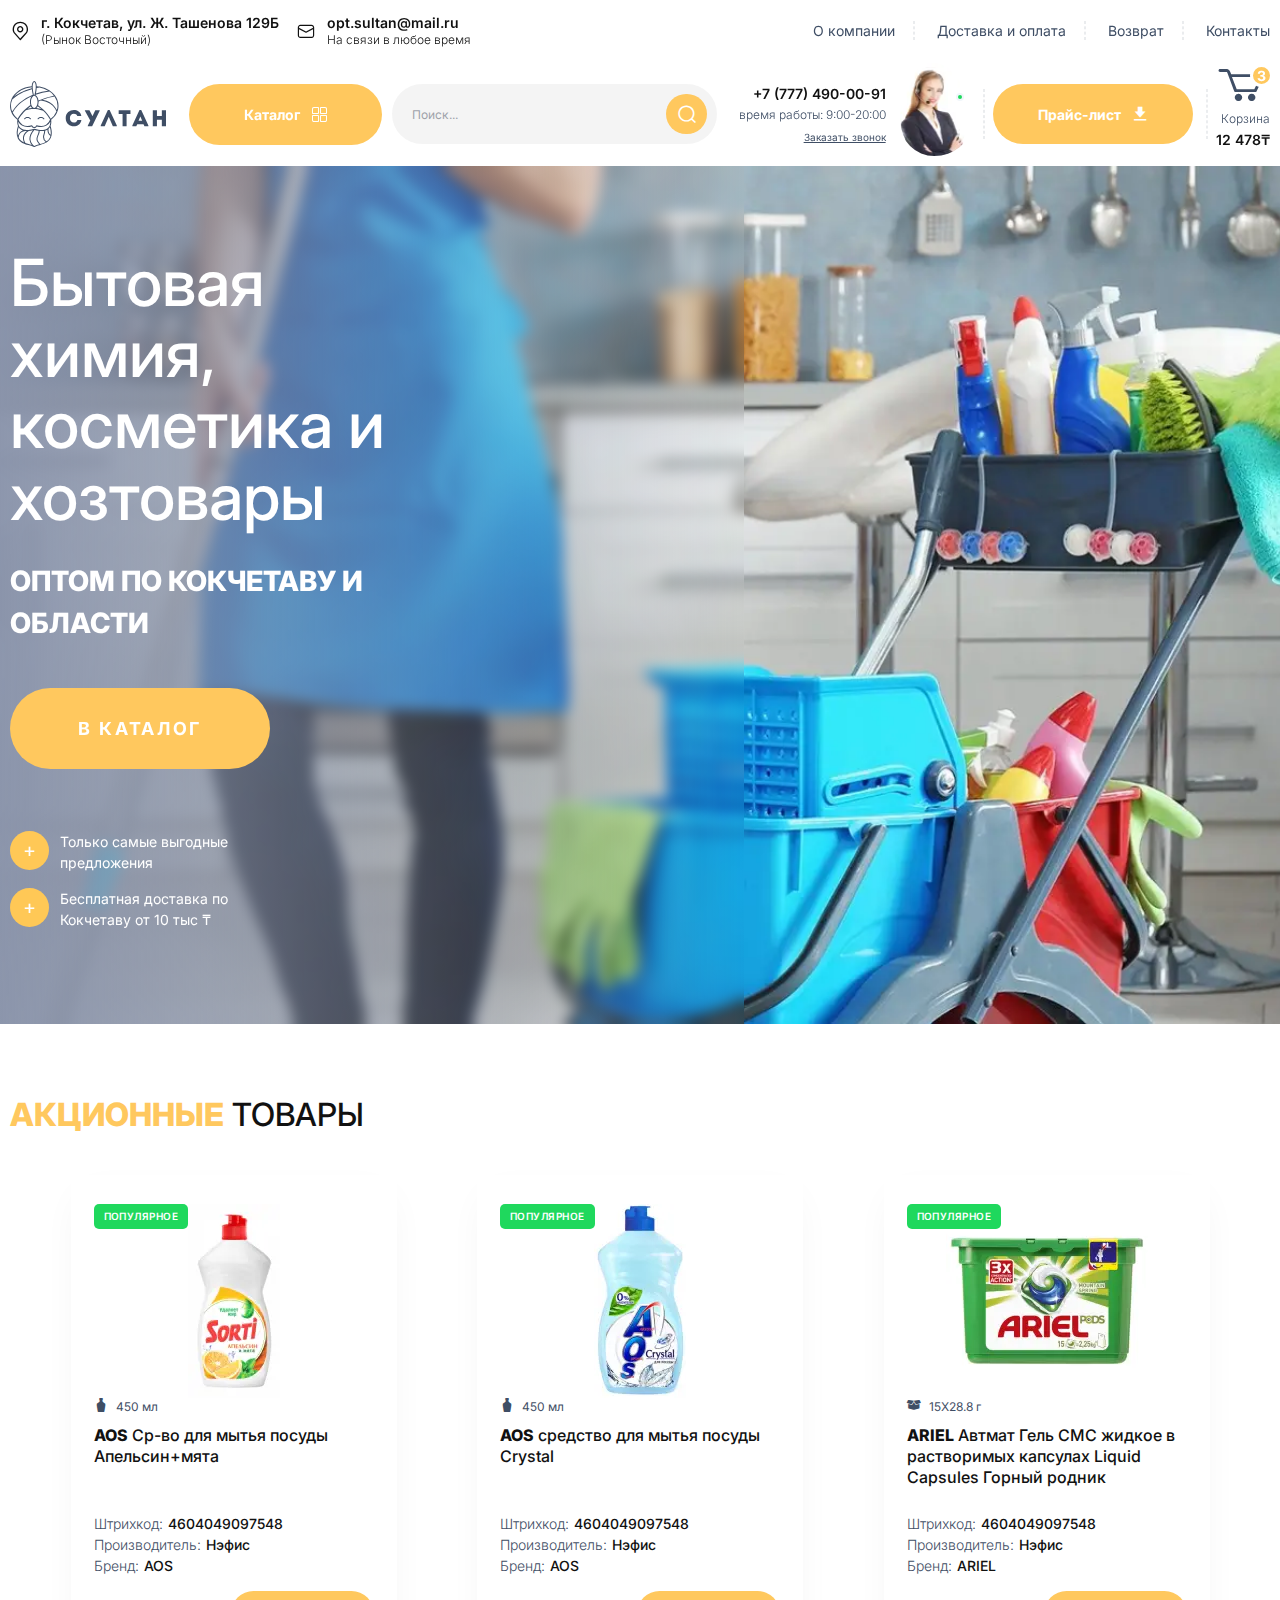
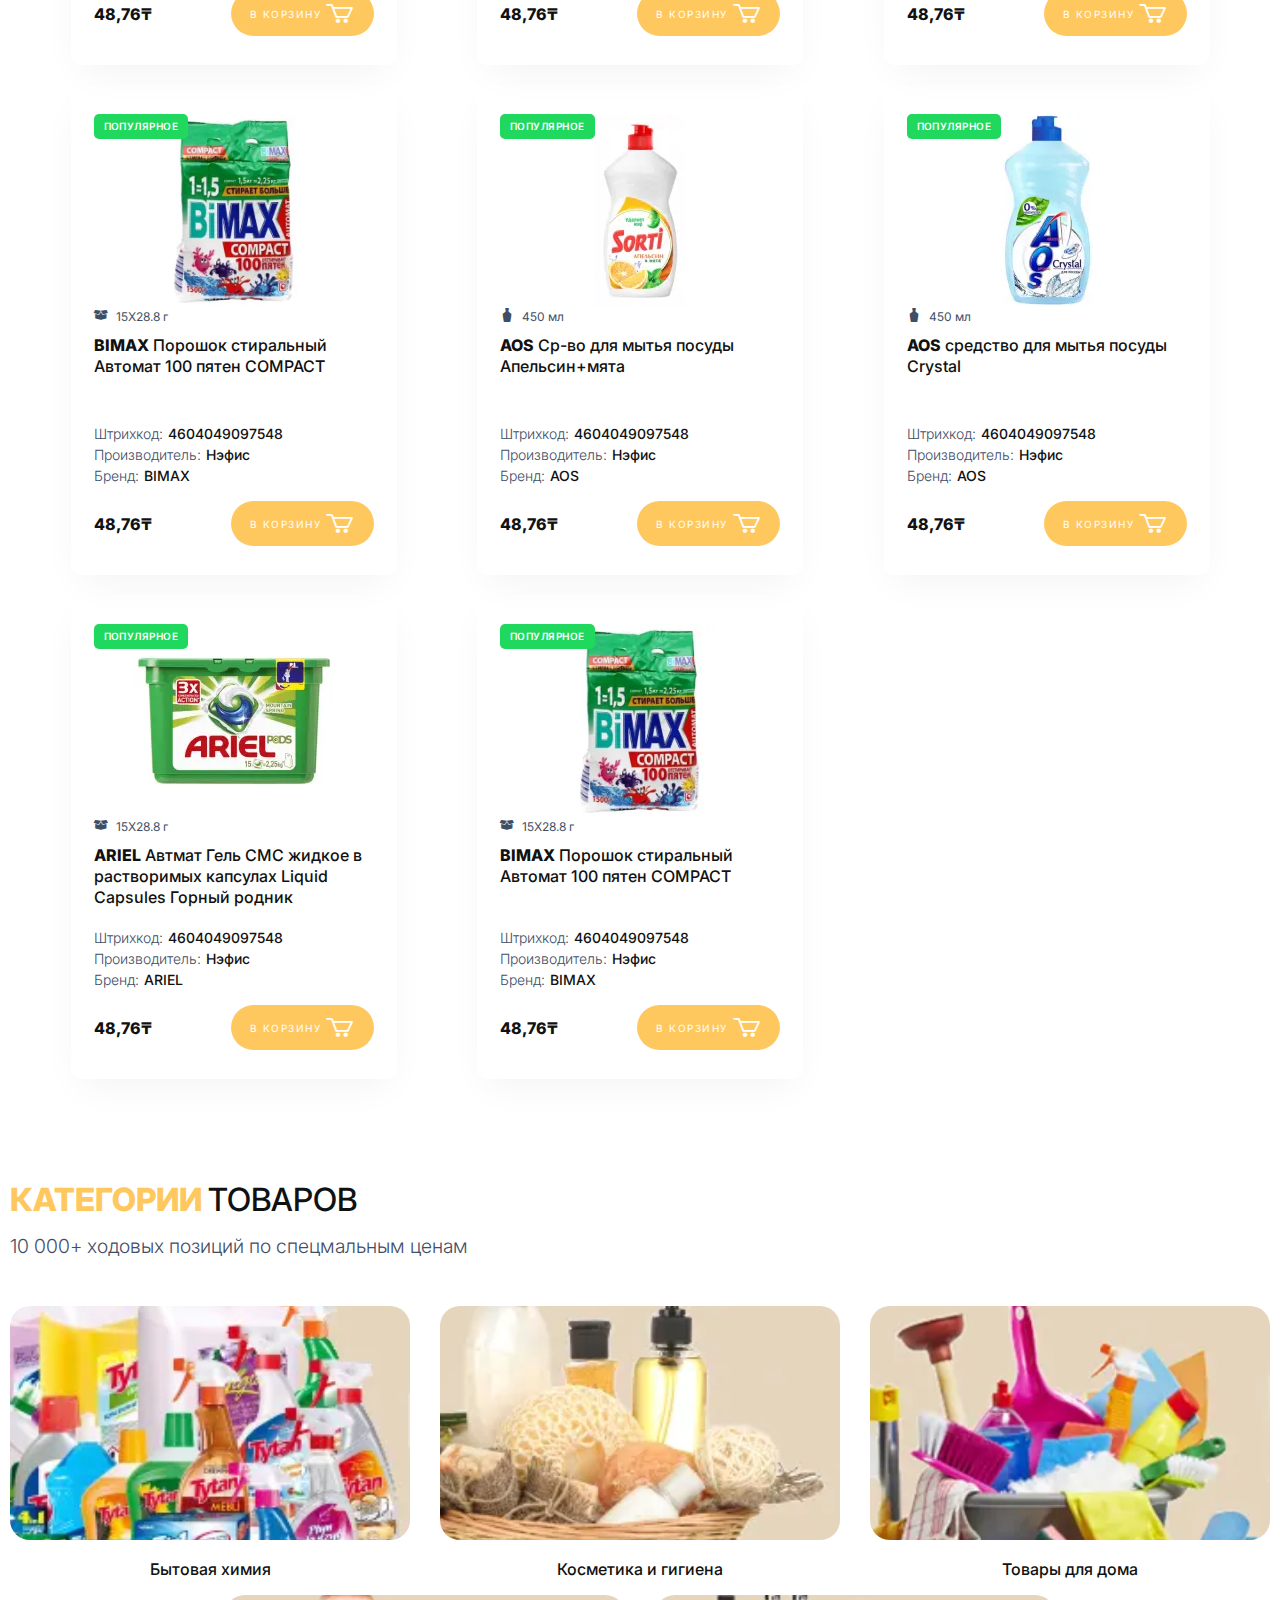
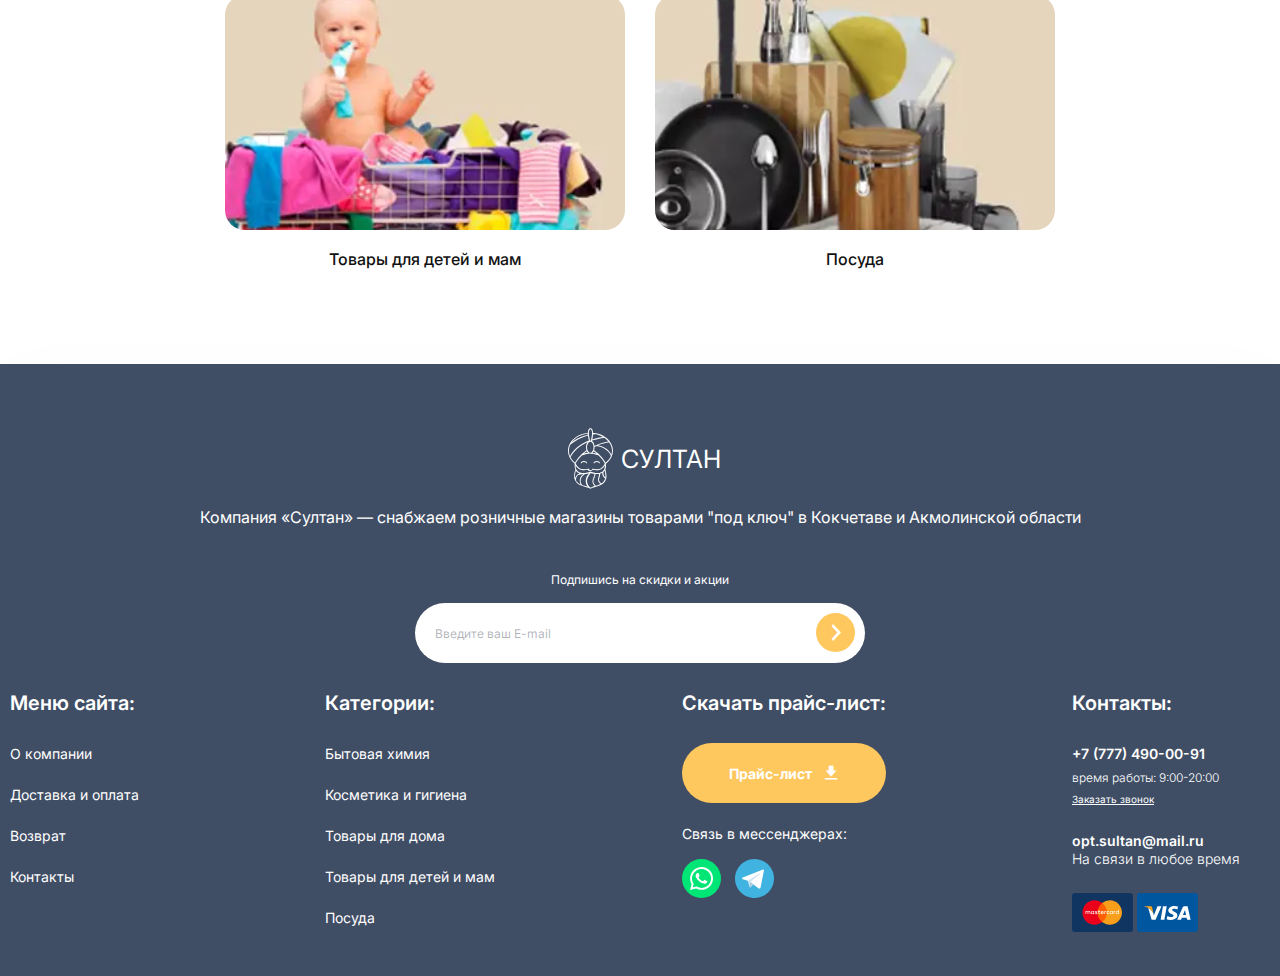
==== index.html @ f26cb833 "Add files via upload" ====
<!DOCTYPE html><html lang="ru"> <head>	<title>Sultan интернет магазин</title>	<meta charset="UTF-8">	<meta name="format-detection" content="telephone=no">	<link rel="stylesheet" href="css/style.min.css">	<link rel="shortcut icon" href="favicon.ico">	<!-- <meta name="robots" content="noindex, nofollow"> -->	<!-- <meta name="viewport" content="width=device-width, initial-scale=1.0, maximum-scale=1.0, user-scalable=0"> -->	<meta name="viewport" content="width=device-width, initial-scale=1.0"></head><body>	<div class="wrapper">		<header class="header">	<div class="header__top header-top">		<div class="header-top__container _container" >			<div class="header-top__main-info head-maininfo">				<a href="" class="head-maininfo__location _icon-location">					<div class="head-maininfo__location-body" >						<div class="head-maininfo__location-place">г. Кокчетав, ул. Ж. Ташенова 129Б </div>						<div class="head-maininfo__location-detailed">(Рынок Восточный)</div>					</div>				</a>				<a href="mailto: opt.sultan@mail.ru" class="head-maininfo__email _icon-mail">					<div class="head-maininfo__email-body">						<div class="head-maininfo__current-email">opt.sultan@mail.ru</div>						<div class="head-maininfo__email-description">На связи в любое время</div>					</div>				</a>				<div data-da=".head-maininfo,900,2" class="head-maininfo__sales _icon-tel">					<div class="head-maininfo__sales-body">						<a href="tel:77774900091" class="head-maininfo__sales-tel"><span>Отдел продаж </span><br>+7 (777) 490-00-91</a>						<div class="head-maininfo__sales-description">время работы: 9:00-20:00</div>					</div>				</div>			</div>			<div data-da=".head-maininfo,900,5"class="header-top__menu menu">				<button data-da=".header-top__container,900,2" type="button" class="menu__icon icon-menu">					<span></span>					<span></span>					<span></span>				</button>				<nav class="menu__body">					<div class="menu__title">Меню сайта:</div>					<ul class="menu__list">						<li class="menu__item"><a href="" class="menu__link">О компании</a></li>						<li class="menu__item"><a href="" class="menu__link">Доставка и оплата</a></li>						<li class="menu__item"><a href="" class="menu__link">Возврат</a></li>						<li class="menu__item"><a href="" class="menu__link">Контакты</a></li>					</ul>				</nav>			</div>		</div>	</div>	<div class="header__bottom header-bottom">		<div class="header-bottom__container _container" >			<div data-da=".header-top__container,1250,1" class="header-bottom__logo-block logo-block">				<a href="" class="logo-block">					<picture><source srcset="./img/header/sultan-logo.svg" type="image/webp"><img src="./img/header/sultan-logo.svg" alt=""></picture>				</a>			</div>			<div class="header-bottom__catalog-search catalog-search">				<button class="catalog-search__catalog-btn catalog-btn _icon-catalog">Каталог</button>				<button class="catalog-search__search-btn _icon-search">Поиск...</button>				<form action="#" class="catalog-search__search-form">					<input autocomplete="off" type="text" name="form[]" data-error="Ошибка" data-value="Поиск..." class="catalog-search__search-form-input input">					<button type="submit" class="catalog-search__search-form-btn _icon-search btn"></button>				</form>			</div>			<div class="header-bottom__price-block price-block">				<div data-da=".head-maininfo,500,3" class="price-block__tel tel-block">					<div class="tel-block__body">						<a href="tel:77774900091" class="tel-block__telephone">+7 (777) 490-00-91</a>						<div class="tel-block__time-work">время работы: 9:00-20:00</div>						<button class="tel-block__call-order-btn _icon-tel">Заказать звонок</button>					</div>					<div class="tel-block__img _ibg">						<picture><source srcset="./img/header/operator.webp" type="image/webp"><img src="./img/header/operator.jpg" alt="operator"></picture>						<div class="tel-block__status"></div>					</div>				</div>				<a data-da=".head-maininfo,900,5" download="" href="./img/header/Junior_RoadMap.pdf" class="price-block__price-list price-btn _icon-download">Прайс-лист</a>				<div class="price-block__cart-block cart-block">					<a data-da=".header-top__container,900,2" href="" class="cart-block__icon _icon-cart">						<div class="cart-block__counter">3</div>					</a>					<div class="cart-block__body">						<div class="cart-block__naming">Корзина</div>						<div class="cart-block__price tenge">12 478</div>					</div>				</div>			</div>		</div>	</div>	<div class="header__catalog header-catalog _tabs">		<div class="header-catalog__container _container">			<nav class="header-catalog__nav catalog-nav">				<ul class="catalog-nav__list">					<li><div class="catalog-nav__item _active _tabs-item">Бытовая химия</div></li>					<li><div class="catalog-nav__item _tabs-item">Косметика и гигиена</div></li>					<li><div class="catalog-nav__item _tabs-item">Товары для дома</div></li>					<li><div class="catalog-nav__item _tabs-item">Товары для детей и мам</div></li>					<li><div class="catalog-nav__item _tabs-item">Посуда</div></li>				</ul>			</nav>			<div class="header-catalog__body catalog-body">				<div class="catalog-body__household-chemicals _active _tabs-block">					<div class="catalog-body__household-chemicals-body" >						<div class="catalog-body__column">							<nav class="catalog-body__item">								<ul class="catalog-body__item-top catalog-item-top">									<li><a href="" class="catalog-item-top__title">Уход за ванной и туалетом</a></li>									<div class="catalog-item-top__body">										<li><a href="" class="catalog-item-top__item">Средства для сантехники</a></li>										<li><a href="" class="catalog-item-top__item">Для прочистки труб</a></li>										<li><a href="" class="catalog-item-top__item">Дезинфицирующие средства</a></li>										<li><a href="" class="catalog-item-top__item">Дезинфицирующие средства</a></li>										<li><a href="" class="catalog-item-top__item">Дезинфицирующие средства</a></li>									</div>								</ul>								<ul class="catalog-body__item-bottom catalog-item-bottom">									<li><a href="" class="catalog-item-top__title">Стирка и уход</a></li>									<div class="catalog-item-top__body">										<li><a href="" class="catalog-item-top__item">Порошки для стирки</a></li>										<li><a href="" class="catalog-item-top__item">Отбеливатели, пятновыводители</a></li>										<li><a href="" class="catalog-item-top__item">Кондиционеры, опласкиватели</a></li>									</div>								</ul>							</nav>						</div>						<div class="catalog-body__column">							<nav class="catalog-body__item">								<ul class="catalog-body__item-top catalog-item-top">									<li><a href="" class="catalog-item-top__title">Уход за ванной и туалетом Уход за ванной и туалетом</a></li>									<div class="catalog-item-top__body">										<li><a href="" class="catalog-item-top__item">Средства для сантехники</a></li>										<li><a href="" class="catalog-item-top__item">Для прочистки труб</a></li>									</div>								</ul>								<ul class="catalog-body__item-bottom catalog-item-bottom">									<li><a href="" class="catalog-item-top__title">Стирка и уход</a></li>									<div class="catalog-item-top__body">										<li><a href="" class="catalog-item-top__item">Порошки для стирки</a></li>										<li><a href="" class="catalog-item-top__item">Отбеливатели, пятновыводители</a></li>										<li><a href="" class="catalog-item-top__item">Мыло хозяйственное</a></li>										<li><a href="" class="catalog-item-top__item">Кондиционеры, опласкиватели</a></li>									</div>								</ul>							</nav>						</div>						<div class="catalog-body__column">							<nav class="catalog-body__item">								<ul class="catalog-body__item-top catalog-item-top">									<li><a href="" class="catalog-item-top__title">Уход за ванной и туалетом</a></li>									<div class="catalog-item-top__body">										<li><a href="" class="catalog-item-top__item">Средства для сантехники</a></li>										<li><a href="" class="catalog-item-top__item">Для прочистки труб</a></li>										<li><a href="" class="catalog-item-top__item">Дезинфицирующие средства</a></li>									</div>								</ul>								<ul class="catalog-body__item-bottom catalog-item-bottom">									<li><a href="" class="catalog-item-top__title">Стирка и уход</a></li>									<div class="catalog-item-top__body">										<li><a href="" class="catalog-item-top__item">Порошки для стирки</a></li>										<li><a href="" class="catalog-item-top__item">Отбеливатели, пятновыводители</a></li>										<li><a href="" class="catalog-item-top__item">Мыло хозяйственное</a></li>										<li><a href="" class="catalog-item-top__item">Кондиционеры, опласкиватели</a></li>									</div>								</ul>							</nav>						</div>					</div>				</div>				<div class="catalog-body__cosmetic-hygiene _tabs-block">					<div class="catalog-body__cosmetic-hygiene-body">						<div class="catalog-body__column">							<nav class="catalog-body__item">								<ul class="catalog-body__item-top catalog-item-top">									<li><a href="" class="catalog-item-top__title">Уход за вашей кожей</a></li>									<div class="catalog-item-top__body">										<li><a href="" class="catalog-item-top__item">Средства для кожы</a></li>										<li><a href="" class="catalog-item-top__item">Крема</a></li>										<li><a href="" class="catalog-item-top__item">Масла для тонуса</a></li>									</div>								</ul>								<ul class="catalog-body__item-bottom catalog-item-bottom">									<li><a href="" class="catalog-item-top__title">Бумажка для срачки</a></li>									<div class="catalog-item-top__body">										<li><a href="" class="catalog-item-top__item">Порошки для стирки</a></li>										<li><a href="" class="catalog-item-top__item">Отбеливатели, пятновыводители</a></li>										<li><a href="" class="catalog-item-top__item">Мыло хозяйственное</a></li>										<li><a href="" class="catalog-item-top__item">Кондиционеры, опласкиватели</a></li>									</div>								</ul>							</nav>						</div>						<div class="catalog-body__column">							<nav class="catalog-body__item">								<ul class="catalog-body__item-top catalog-item-top">									<li><a href="" class="catalog-item-top__title">Уход за ванной и туалетом</a></li>									<div class="catalog-item-top__body">										<li><a href="" class="catalog-item-top__item">Средства для сантехники</a></li>										<li><a href="" class="catalog-item-top__item">Для прочистки труб</a></li>										<li><a href="" class="catalog-item-top__item">Дезинфицирующие средства</a></li>									</div>								</ul>								<ul class="catalog-body__item-bottom catalog-item-bottom">									<li><a href="" class="catalog-item-top__title">Стирка и уход</a></li>									<div class="catalog-item-top__body">										<li><a href="" class="catalog-item-top__item">Порошки для стирки</a></li>										<li><a href="" class="catalog-item-top__item">Отбеливатели, пятновыводители</a></li>										<li><a href="" class="catalog-item-top__item">Мыло хозяйственное</a></li>										<li><a href="" class="catalog-item-top__item">Кондиционеры, опласкиватели</a></li>									</div>								</ul>							</nav>						</div>						<div class="catalog-body__column">							<nav class="catalog-body__item">								<ul class="catalog-body__item-top catalog-item-top">									<li><a href="" class="catalog-item-top__title">Уход за ванной и туалетом</a></li>									<div class="catalog-item-top__body">										<li><a href="" class="catalog-item-top__item">Средства для сантехники</a></li>										<li><a href="" class="catalog-item-top__item">Для прочистки труб</a></li>										<li><a href="" class="catalog-item-top__item">Дезинфицирующие средства</a></li>									</div>								</ul>								<ul class="catalog-body__item-bottom catalog-item-bottom">									<li><a href="" class="catalog-item-top__title">Стирка и уход</a></li>									<div class="catalog-item-top__body">										<li><a href="" class="catalog-item-top__item">Порошки для стирки</a></li>										<li><a href="" class="catalog-item-top__item">Отбеливатели, пятновыводители</a></li>										<li><a href="" class="catalog-item-top__item">Мыло хозяйственное</a></li>										<li><a href="" class="catalog-item-top__item">Кондиционеры, опласкиватели</a></li>									</div>								</ul>							</nav>						</div>					</div>				</div>				<div class="catalog-body__house-products _tabs-block">					<div class="catalog-body__house-products-body">						<div class="catalog-body__column">							<nav class="catalog-body__item">								<ul class="catalog-body__item-top catalog-item-top">									<li><a href="" class="catalog-item-top__title">Уход за вашей кожей</a></li>									<div class="catalog-item-top__body">										<li><a href="" class="catalog-item-top__item">Средства для кожы</a></li>										<li><a href="" class="catalog-item-top__item">Крема</a></li>										<li><a href="" class="catalog-item-top__item">Масла для тонуса</a></li>									</div>								</ul>								<ul class="catalog-body__item-bottom catalog-item-bottom">									<li><a href="" class="catalog-item-top__title">Бумажка для срачки</a></li>									<div class="catalog-item-top__body">										<li><a href="" class="catalog-item-top__item">Порошки для стирки</a></li>										<li><a href="" class="catalog-item-top__item">Отбеливатели, пятновыводители</a></li>										<li><a href="" class="catalog-item-top__item">Мыло хозяйственное</a></li>										<li><a href="" class="catalog-item-top__item">Кондиционеры, опласкиватели</a></li>									</div>								</ul>							</nav>						</div>						<div class="catalog-body__column">							<nav class="catalog-body__item">								<ul class="catalog-body__item-top catalog-item-top">									<li><a href="" class="catalog-item-top__title">Уход за ванной и туалетом</a></li>									<div class="catalog-item-top__body">										<li><a href="" class="catalog-item-top__item">Средства для сантехники</a></li>										<li><a href="" class="catalog-item-top__item">Для прочистки труб</a></li>										<li><a href="" class="catalog-item-top__item">Дезинфицирующие средства</a></li>									</div>								</ul>								<ul class="catalog-body__item-bottom catalog-item-bottom">									<li><a href="" class="catalog-item-top__title">Стирка и уход</a></li>									<div class="catalog-item-top__body">										<li><a href="" class="catalog-item-top__item">Порошки для стирки</a></li>										<li><a href="" class="catalog-item-top__item">Отбеливатели, пятновыводители</a></li>										<li><a href="" class="catalog-item-top__item">Мыло хозяйственное</a></li>										<li><a href="" class="catalog-item-top__item">Кондиционеры, опласкиватели</a></li>									</div>								</ul>							</nav>						</div>					</div>				</div>				<div class="catalog-body__kids-goods _tabs-block">					<div class="catalog-body__kids-goods-body">						<div class="catalog-body__column">							<nav class="catalog-body__item">								<ul class="catalog-body__item-top catalog-item-top">									<li><a href="" class="catalog-item-top__title">Уход за вашей кожей</a></li>									<div class="catalog-item-top__body">										<li><a href="" class="catalog-item-top__item">Средства для кожы</a></li>										<li><a href="" class="catalog-item-top__item">Крема</a></li>										<li><a href="" class="catalog-item-top__item">Масла для тонуса</a></li>									</div>								</ul>								<ul class="catalog-body__item-bottom catalog-item-bottom">									<li><a href="" class="catalog-item-top__title">Бумажка для срачки</a></li>									<div class="catalog-item-top__body">										<li><a href="" class="catalog-item-top__item">Порошки для стирки</a></li>										<li><a href="" class="catalog-item-top__item">Отбеливатели, пятновыводители</a></li>										<li><a href="" class="catalog-item-top__item">Мыло хозяйственное</a></li>										<li><a href="" class="catalog-item-top__item">Кондиционеры, опласкиватели</a></li>									</div>								</ul>							</nav>						</div>						<div class="catalog-body__column">							<nav class="catalog-body__item">								<ul class="catalog-body__item-top catalog-item-top">									<li><a href="" class="catalog-item-top__title">Уход за ванной и туалетом</a></li>									<div class="catalog-item-top__body">										<li><a href="" class="catalog-item-top__item">Средства для сантехники</a></li>										<li><a href="" class="catalog-item-top__item">Для прочистки труб</a></li>										<li><a href="" class="catalog-item-top__item">Дезинфицирующие средства</a></li>									</div>								</ul>								<ul class="catalog-body__item-bottom catalog-item-bottom">									<li><a href="" class="catalog-item-top__title">Стирка и уход</a></li>									<div class="catalog-item-top__body">										<li><a href="" class="catalog-item-top__item">Порошки для стирки</a></li>										<li><a href="" class="catalog-item-top__item">Отбеливатели, пятновыводители</a></li>										<li><a href="" class="catalog-item-top__item">Мыло хозяйственное</a></li>										<li><a href="" class="catalog-item-top__item">Кондиционеры, опласкиватели</a></li>									</div>								</ul>							</nav>						</div>						<div class="catalog-body__column">							<nav class="catalog-body__item">								<ul class="catalog-body__item-top catalog-item-top">									<li><a href="" class="catalog-item-top__title">Уход за ванной и туалетом</a></li>									<div class="catalog-item-top__body">										<li><a href="" class="catalog-item-top__item">Средства для сантехники</a></li>										<li><a href="" class="catalog-item-top__item">Для прочистки труб</a></li>										<li><a href="" class="catalog-item-top__item">Дезинфицирующие средства</a></li>									</div>								</ul>								<ul class="catalog-body__item-bottom catalog-item-bottom">									<li><a href="" class="catalog-item-top__title">Стирка и уход</a></li>									<div class="catalog-item-top__body">										<li><a href="" class="catalog-item-top__item">Порошки для стирки</a></li>										<li><a href="" class="catalog-item-top__item">Отбеливатели, пятновыводители</a></li>										<li><a href="" class="catalog-item-top__item">Мыло хозяйственное</a></li>										<li><a href="" class="catalog-item-top__item">Кондиционеры, опласкиватели</a></li>									</div>								</ul>							</nav>						</div>						<div class="catalog-body__column">							<nav class="catalog-body__item">								<ul class="catalog-body__item-top catalog-item-top">									<li><a href="" class="catalog-item-top__title">Уход за ванной и туалетом</a></li>									<div class="catalog-item-top__body">										<li><a href="" class="catalog-item-top__item">Средства для сантехники</a></li>										<li><a href="" class="catalog-item-top__item">Для прочистки труб</a></li>										<li><a href="" class="catalog-item-top__item">Дезинфицирующие средства</a></li>									</div>								</ul>								<ul class="catalog-body__item-bottom catalog-item-bottom">									<li><a href="" class="catalog-item-top__title">Стирка и уход</a></li>									<div class="catalog-item-top__body">										<li><a href="" class="catalog-item-top__item">Порошки для стирки</a></li>										<li><a href="" class="catalog-item-top__item">Отбеливатели, пятновыводители</a></li>										<li><a href="" class="catalog-item-top__item">Мыло хозяйственное</a></li>										<li><a href="" class="catalog-item-top__item">Кондиционеры, опласкиватели</a></li>									</div>								</ul>							</nav>						</div>					</div>				</div>				<div class="catalog-body__tableware _tabs-block">					<div class="catalog-body__tableware-body">						<div class="catalog-body__column">							<nav class="catalog-body__item">								<ul class="catalog-body__item-top catalog-item-top">									<li><a href="" class="catalog-item-top__title">Уход за вашей кожей</a></li>									<div class="catalog-item-top__body">										<li><a href="" class="catalog-item-top__item">Средства для кожы</a></li>										<li><a href="" class="catalog-item-top__item">Крема</a></li>										<li><a href="" class="catalog-item-top__item">Масла для тонуса</a></li>									</div>								</ul>								<ul class="catalog-body__item-bottom catalog-item-bottom">									<li><a href="" class="catalog-item-top__title">Бумажка для срачки</a></li>									<div class="catalog-item-top__body">										<li><a href="" class="catalog-item-top__item">Порошки для стирки</a></li>										<li><a href="" class="catalog-item-top__item">Отбеливатели, пятновыводители</a></li>										<li><a href="" class="catalog-item-top__item">Мыло хозяйственное</a></li>										<li><a href="" class="catalog-item-top__item">Кондиционеры, опласкиватели</a></li>									</div>								</ul>							</nav>						</div>					</div>				</div>			</div>		</div>	</div>	<div class="header__catalog-spoiller spoiller-catalog">		<nav class="spoiller-catalog__container _container">			<ul data-spollers class="spoiller-catalog__body-item spoiller-item ">				<li data-spoller class="spoiller-item__title-category"><a href="" >Бытовая химия</a></li>				<div data-spollers="" class="spoiller-item__sub-categ sub-categ">					<ul class="sub-categ__item">						<li data-spoller class="sub-categ__title-category sub-categ-common"><a href="" >Уход за ванной и туалетом</a></li>						<ul data-spollers="" class="sub-categ__sub-sub-categ sub-sub-categ">							<li class="sub-sub-categ__item sub-categ-common"><a href="">Средства для сантехники</a></li>							<li class="sub-sub-categ__item sub-categ-common"><a href="">Для прочистки труб</a></li>							<li class="sub-sub-categ__item sub-categ-common"><a href="">Дезинфицирующие средства</a></li>						</ul>						<li data-spoller class="sub-categ__title-category sub-categ-common"><a href="" >Стирка и уход</a></li>						<ul data-spollers="" class="sub-categ__sub-sub-categ sub-sub-categ">							<li class="sub-sub-categ__item sub-categ-common"><a href="">Порошки для стирки</a></li>							<li class="sub-sub-categ__item sub-categ-common"><a href="">Отбеливатели, пятновыводители</a></li>							<li class="sub-sub-categ__item sub-categ-common"><a href="">Мыло хозяйственное</a></li>							<li class="sub-sub-categ__item sub-categ-common"><a href="">Кондиционеры, опласкиватели</a></li>						</ul>						<li data-spoller class="sub-categ__title-category sub-categ-common"><a href="" >Уход за ванной и туалетом</a></li>						<ul data-spollers="" class="sub-categ__sub-sub-categ sub-sub-categ">							<li class="sub-sub-categ__item sub-categ-common"><a href="">Средства для сантехники</a></li>							<li class="sub-sub-categ__item sub-categ-common"><a href="">Для прочистки труб</a></li>							<li class="sub-sub-categ__item sub-categ-common"><a href="">Дезинфицирующие средства</a></li>						</ul>						<li data-spoller class="sub-categ__title-category sub-categ-common"><a href="" >Уход за ванной и туалетом</a></li>						<ul data-spollers="" class="sub-categ__sub-sub-categ sub-sub-categ">							<li class="sub-sub-categ__item sub-categ-common"><a href="">Средства для сантехники</a></li>							<li class="sub-sub-categ__item sub-categ-common"><a href="">Для прочистки труб</a></li>							<li class="sub-sub-categ__item sub-categ-common"><a href="">Дезинфицирующие средства</a></li>						</ul>						<li data-spoller class="sub-categ__title-category sub-categ-common"><a href="" >Стирка и уход</a></li>						<ul data-spollers="" class="sub-categ__sub-sub-categ sub-sub-categ">							<li class="sub-sub-categ__item sub-categ-common"><a href="">Порошки для стирки</a></li>							<li class="sub-sub-categ__item sub-categ-common"><a href="">Отбеливатели, пятновыводители</a></li>							<li class="sub-sub-categ__item sub-categ-common"><a href="">Мыло хозяйственное</a></li>							<li class="sub-sub-categ__item sub-categ-common"><a href="">Кондиционеры, опласкиватели</a></li>						</ul>						<li data-spoller class="sub-categ__title-category sub-categ-common"><a href="" >Стирка и уход</a></li>						<ul data-spollers="" class="sub-categ__sub-sub-categ sub-sub-categ">							<li class="sub-sub-categ__item sub-categ-common"><a href="">Порошки для стирки</a></li>							<li class="sub-sub-categ__item sub-categ-common"><a href="">Отбеливатели, пятновыводители</a></li>							<li class="sub-sub-categ__item sub-categ-common"><a href="">Мыло хозяйственное</a></li>							<li class="sub-sub-categ__item sub-categ-common"><a href="">Кондиционеры, опласкиватели</a></li>						</ul>					</ul>				</div>				<li data-spoller class="spoiller-item__title-category"><a href="">Косметика и гигиена</a></li>				<div data-spollers="" class="spoiller-item__sub-categ sub-categ">					<ul class="sub-categ__item">						<li data-spoller class="sub-categ__title-category sub-categ-common"><a href="" >Уход за ванной и туалетом</a></li>						<ul data-spollers="" class="sub-categ__sub-sub-categ sub-sub-categ">							<li class="sub-sub-categ__item sub-categ-common"><a href="">Средства для сантехники</a></li>							<li class="sub-sub-categ__item sub-categ-common"><a href="">Для прочистки труб</a></li>							<li class="sub-sub-categ__item sub-categ-common"><a href="">Дезинфицирующие средства</a></li>						</ul>						<li data-spoller class="sub-categ__title-category sub-categ-common"><a href="" >Стирка и уход</a></li>						<ul data-spollers="" class="sub-categ__sub-sub-categ sub-sub-categ">							<li class="sub-sub-categ__item sub-categ-common"><a href="">Порошки для стирки</a></li>							<li class="sub-sub-categ__item sub-categ-common"><a href="">Отбеливатели, пятновыводители</a></li>							<li class="sub-sub-categ__item sub-categ-common"><a href="">Мыло хозяйственное</a></li>							<li class="sub-sub-categ__item sub-categ-common"><a href="">Кондиционеры, опласкиватели</a></li>						</ul>						<li data-spoller class="sub-categ__title-category sub-categ-common"><a href="" >Уход за ванной и туалетом</a></li>						<ul data-spollers="" class="sub-categ__sub-sub-categ sub-sub-categ">							<li class="sub-sub-categ__item sub-categ-common"><a href="">Средства для сантехники</a></li>							<li class="sub-sub-categ__item sub-categ-common"><a href="">Для прочистки труб</a></li>							<li class="sub-sub-categ__item sub-categ-common"><a href="">Дезинфицирующие средства</a></li>						</ul>						<li data-spoller class="sub-categ__title-category sub-categ-common"><a href="" >Уход за ванной и туалетом</a></li>						<ul data-spollers="" class="sub-categ__sub-sub-categ sub-sub-categ">							<li class="sub-sub-categ__item sub-categ-common"><a href="">Средства для сантехники</a></li>							<li class="sub-sub-categ__item sub-categ-common"><a href="">Для прочистки труб</a></li>							<li class="sub-sub-categ__item sub-categ-common"><a href="">Дезинфицирующие средства</a></li>						</ul>						<li data-spoller class="sub-categ__title-category sub-categ-common"><a href="" >Стирка и уход</a></li>						<ul data-spollers="" class="sub-categ__sub-sub-categ sub-sub-categ">							<li class="sub-sub-categ__item sub-categ-common"><a href="">Порошки для стирки</a></li>							<li class="sub-sub-categ__item sub-categ-common"><a href="">Отбеливатели, пятновыводители</a></li>							<li class="sub-sub-categ__item sub-categ-common"><a href="">Мыло хозяйственное</a></li>							<li class="sub-sub-categ__item sub-categ-common"><a href="">Кондиционеры, опласкиватели</a></li>						</ul>						<li data-spoller class="sub-categ__title-category sub-categ-common"><a href="" >Стирка и уход</a></li>						<ul data-spollers="" class="sub-categ__sub-sub-categ sub-sub-categ">							<li class="sub-sub-categ__item sub-categ-common"><a href="">Порошки для стирки</a></li>							<li class="sub-sub-categ__item sub-categ-common"><a href="">Отбеливатели, пятновыводители</a></li>							<li class="sub-sub-categ__item sub-categ-common"><a href="">Мыло хозяйственное</a></li>							<li class="sub-sub-categ__item sub-categ-common"><a href="">Кондиционеры, опласкиватели</a></li>						</ul>					</ul>				</div>				<li data-spoller class="spoiller-item__title-category"><a href="">Товары для дома</a></li>				<div data-spollers="" class="spoiller-item__sub-categ sub-categ">					<ul class="sub-categ__item">						<li data-spoller class="sub-categ__title-category sub-categ-common"><a href="" >Уход за ванной и туалетом</a></li>						<ul data-spollers="" class="sub-categ__sub-sub-categ sub-sub-categ">							<li class="sub-sub-categ__item sub-categ-common"><a href="">Средства для сантехники</a></li>							<li class="sub-sub-categ__item sub-categ-common"><a href="">Для прочистки труб</a></li>							<li class="sub-sub-categ__item sub-categ-common"><a href="">Дезинфицирующие средства</a></li>						</ul>						<li data-spoller class="sub-categ__title-category sub-categ-common"><a href="" >Стирка и уход</a></li>						<ul data-spollers="" class="sub-categ__sub-sub-categ sub-sub-categ">							<li class="sub-sub-categ__item sub-categ-common"><a href="">Порошки для стирки</a></li>							<li class="sub-sub-categ__item sub-categ-common"><a href="">Отбеливатели, пятновыводители</a></li>							<li class="sub-sub-categ__item sub-categ-common"><a href="">Мыло хозяйственное</a></li>							<li class="sub-sub-categ__item sub-categ-common"><a href="">Кондиционеры, опласкиватели</a></li>						</ul>						<li data-spoller class="sub-categ__title-category sub-categ-common"><a href="" >Уход за ванной и туалетом</a></li>						<ul data-spollers="" class="sub-categ__sub-sub-categ sub-sub-categ">							<li class="sub-sub-categ__item sub-categ-common"><a href="">Средства для сантехники</a></li>							<li class="sub-sub-categ__item sub-categ-common"><a href="">Для прочистки труб</a></li>							<li class="sub-sub-categ__item sub-categ-common"><a href="">Дезинфицирующие средства</a></li>						</ul>						<li data-spoller class="sub-categ__title-category sub-categ-common"><a href="" >Уход за ванной и туалетом</a></li>						<ul data-spollers="" class="sub-categ__sub-sub-categ sub-sub-categ">							<li class="sub-sub-categ__item sub-categ-common"><a href="">Средства для сантехники</a></li>							<li class="sub-sub-categ__item sub-categ-common"><a href="">Для прочистки труб</a></li>							<li class="sub-sub-categ__item sub-categ-common"><a href="">Дезинфицирующие средства</a></li>						</ul>						<li data-spoller class="sub-categ__title-category sub-categ-common"><a href="" >Стирка и уход</a></li>						<ul data-spollers="" class="sub-categ__sub-sub-categ sub-sub-categ">							<li class="sub-sub-categ__item sub-categ-common"><a href="">Порошки для стирки</a></li>							<li class="sub-sub-categ__item sub-categ-common"><a href="">Отбеливатели, пятновыводители</a></li>							<li class="sub-sub-categ__item sub-categ-common"><a href="">Мыло хозяйственное</a></li>							<li class="sub-sub-categ__item sub-categ-common"><a href="">Кондиционеры, опласкиватели</a></li>						</ul>						<li data-spoller class="sub-categ__title-category sub-categ-common"><a href="" >Стирка и уход</a></li>						<ul data-spollers="" class="sub-categ__sub-sub-categ sub-sub-categ">							<li class="sub-sub-categ__item sub-categ-common"><a href="">Порошки для стирки</a></li>							<li class="sub-sub-categ__item sub-categ-common"><a href="">Отбеливатели, пятновыводители</a></li>							<li class="sub-sub-categ__item sub-categ-common"><a href="">Мыло хозяйственное</a></li>							<li class="sub-sub-categ__item sub-categ-common"><a href="">Кондиционеры, опласкиватели</a></li>						</ul>					</ul>				</div>				<li data-spoller class="spoiller-item__title-category"><a href="">Товары для детей и мам</a></li>				<div data-spollers="" class="spoiller-item__sub-categ sub-categ">					<ul class="sub-categ__item">						<li data-spoller class="sub-categ__title-category sub-categ-common"><a href="" >Уход за ванной и туалетом</a></li>						<ul data-spollers="" class="sub-categ__sub-sub-categ sub-sub-categ">							<li class="sub-sub-categ__item sub-categ-common"><a href="">Средства для сантехники</a></li>							<li class="sub-sub-categ__item sub-categ-common"><a href="">Для прочистки труб</a></li>							<li class="sub-sub-categ__item sub-categ-common"><a href="">Дезинфицирующие средства</a></li>						</ul>						<li data-spoller class="sub-categ__title-category sub-categ-common"><a href="" >Стирка и уход</a></li>						<ul data-spollers="" class="sub-categ__sub-sub-categ sub-sub-categ">							<li class="sub-sub-categ__item sub-categ-common"><a href="">Порошки для стирки</a></li>							<li class="sub-sub-categ__item sub-categ-common"><a href="">Отбеливатели, пятновыводители</a></li>							<li class="sub-sub-categ__item sub-categ-common"><a href="">Мыло хозяйственное</a></li>							<li class="sub-sub-categ__item sub-categ-common"><a href="">Кондиционеры, опласкиватели</a></li>						</ul>						<li data-spoller class="sub-categ__title-category sub-categ-common"><a href="" >Уход за ванной и туалетом</a></li>						<ul data-spollers="" class="sub-categ__sub-sub-categ sub-sub-categ">							<li class="sub-sub-categ__item sub-categ-common"><a href="">Средства для сантехники</a></li>							<li class="sub-sub-categ__item sub-categ-common"><a href="">Для прочистки труб</a></li>							<li class="sub-sub-categ__item sub-categ-common"><a href="">Дезинфицирующие средства</a></li>						</ul>						<li data-spoller class="sub-categ__title-category sub-categ-common"><a href="" >Уход за ванной и туалетом</a></li>						<ul data-spollers="" class="sub-categ__sub-sub-categ sub-sub-categ">							<li class="sub-sub-categ__item sub-categ-common"><a href="">Средства для сантехники</a></li>							<li class="sub-sub-categ__item sub-categ-common"><a href="">Для прочистки труб</a></li>							<li class="sub-sub-categ__item sub-categ-common"><a href="">Дезинфицирующие средства</a></li>						</ul>						<li data-spoller class="sub-categ__title-category sub-categ-common"><a href="" >Стирка и уход</a></li>						<ul data-spollers="" class="sub-categ__sub-sub-categ sub-sub-categ">							<li class="sub-sub-categ__item sub-categ-common"><a href="">Порошки для стирки</a></li>							<li class="sub-sub-categ__item sub-categ-common"><a href="">Отбеливатели, пятновыводители</a></li>							<li class="sub-sub-categ__item sub-categ-common"><a href="">Мыло хозяйственное</a></li>							<li class="sub-sub-categ__item sub-categ-common"><a href="">Кондиционеры, опласкиватели</a></li>						</ul>						<li data-spoller class="sub-categ__title-category sub-categ-common"><a href="" >Стирка и уход</a></li>						<ul data-spollers="" class="sub-categ__sub-sub-categ sub-sub-categ">							<li class="sub-sub-categ__item sub-categ-common"><a href="">Порошки для стирки</a></li>							<li class="sub-sub-categ__item sub-categ-common"><a href="">Отбеливатели, пятновыводители</a></li>							<li class="sub-sub-categ__item sub-categ-common"><a href="">Мыло хозяйственное</a></li>							<li class="sub-sub-categ__item sub-categ-common"><a href="">Кондиционеры, опласкиватели</a></li>						</ul>					</ul>				</div>				<li data-spoller class="spoiller-item__title-category"><a href="">Посуда</a></li>				<div data-spollers="" class="spoiller-item__sub-categ sub-categ">					<ul class="sub-categ__item">						<li data-spoller class="sub-categ__title-category sub-categ-common"><a href="" >Уход за ванной и туалетом</a></li>						<ul data-spollers="" class="sub-categ__sub-sub-categ sub-sub-categ">							<li class="sub-sub-categ__item sub-categ-common"><a href="">Средства для сантехники</a></li>							<li class="sub-sub-categ__item sub-categ-common"><a href="">Для прочистки труб</a></li>							<li class="sub-sub-categ__item sub-categ-common"><a href="">Дезинфицирующие средства</a></li>						</ul>						<li data-spoller class="sub-categ__title-category sub-categ-common"><a href="" >Стирка и уход</a></li>						<ul data-spollers="" class="sub-categ__sub-sub-categ sub-sub-categ">							<li class="sub-sub-categ__item sub-categ-common"><a href="">Порошки для стирки</a></li>							<li class="sub-sub-categ__item sub-categ-common"><a href="">Отбеливатели, пятновыводители</a></li>							<li class="sub-sub-categ__item sub-categ-common"><a href="">Мыло хозяйственное</a></li>							<li class="sub-sub-categ__item sub-categ-common"><a href="">Кондиционеры, опласкиватели</a></li>						</ul>						<li data-spoller class="sub-categ__title-category sub-categ-common"><a href="" >Уход за ванной и туалетом</a></li>						<ul data-spollers="" class="sub-categ__sub-sub-categ sub-sub-categ">							<li class="sub-sub-categ__item sub-categ-common"><a href="">Средства для сантехники</a></li>							<li class="sub-sub-categ__item sub-categ-common"><a href="">Для прочистки труб</a></li>							<li class="sub-sub-categ__item sub-categ-common"><a href="">Дезинфицирующие средства</a></li>						</ul>						<li data-spoller class="sub-categ__title-category sub-categ-common"><a href="" >Уход за ванной и туалетом</a></li>						<ul data-spollers="" class="sub-categ__sub-sub-categ sub-sub-categ">							<li class="sub-sub-categ__item sub-categ-common"><a href="">Средства для сантехники</a></li>							<li class="sub-sub-categ__item sub-categ-common"><a href="">Для прочистки труб</a></li>							<li class="sub-sub-categ__item sub-categ-common"><a href="">Дезинфицирующие средства</a></li>						</ul>						<li data-spoller class="sub-categ__title-category sub-categ-common"><a href="" >Стирка и уход</a></li>						<ul data-spollers="" class="sub-categ__sub-sub-categ sub-sub-categ">							<li class="sub-sub-categ__item sub-categ-common"><a href="">Порошки для стирки</a></li>							<li class="sub-sub-categ__item sub-categ-common"><a href="">Отбеливатели, пятновыводители</a></li>							<li class="sub-sub-categ__item sub-categ-common"><a href="">Мыло хозяйственное</a></li>							<li class="sub-sub-categ__item sub-categ-common"><a href="">Кондиционеры, опласкиватели</a></li>						</ul>						<li data-spoller class="sub-categ__title-category sub-categ-common"><a href="" >Стирка и уход</a></li>						<ul data-spollers="" class="sub-categ__sub-sub-categ sub-sub-categ">							<li class="sub-sub-categ__item sub-categ-common"><a href="">Порошки для стирки</a></li>							<li class="sub-sub-categ__item sub-categ-common"><a href="">Отбеливатели, пятновыводители</a></li>							<li class="sub-sub-categ__item sub-categ-common"><a href="">Мыло хозяйственное</a></li>							<li class="sub-sub-categ__item sub-categ-common"><a href="">Кондиционеры, опласкиватели</a></li>						</ul>					</ul>				</div>			</ul>		</nav>	</div></header>		<div class="page">			<div class="page__main-bg  main-bg">				<div class="main-bg__body _ibg">					<picture><source srcset="./img/main-bg/main-bgjpg.webp" type="image/webp"><img src="./img/main-bg/main-bgjpg.jpg" alt="main-background"></picture>					<div class="main-bg__container _container">						<div class="main-bg__content-body">							<div class="main-bg__content-body-main">								<h1 class="main-bg__title">Бытовая химия, косметика и хозтовары								</h1>								<h3 class="main-bg__subtitle">оптом по кокчетаву и области</h3>							</div>							<a href="" class="main-bg__goto-catalog catalog-btn">В КАТАЛОГ</a>							<div data-da='.main-bg__benefits-body,650,1' class="main-bg__benefits">								<div class="main-bg__benefits-text">Только самые выгодные предложения</div>								<div class="main-bg__benefits-text">Бесплатная доставка по <span>Кокчетаву от 10 тыс ₸</span>								</div>							</div>						</div>					</div>				</div>				<div class="main-bg__benefits-body">				</div>			</div>			<div class="page__promotional-goods promo-goods">				<div class="promo-goods__container _container">					<div class="promo-goods__title page-title"><span>Акционные</span> товары</div>					<div class="promo-goods__body swiper-container swiper-container-promo">						<div class="swiper-wrapper swiper-wrapper-promo">							<div class="promo-goods__item promo-item swiper-slide">								<div class="promo-item__image _ibg">									<a href=""><picture><source srcset="./img/promo-goods/01.webp" type="image/webp"><img src="./img/promo-goods/01.jpg" alt="Товар №1"></picture></a>									<div class="promo-item__label-body">										<div class="promo-item__label-popular">ПОПУЛЯРНОЕ</div>									</div>								</div>								<div class="promo-item__dimension _icon-mini-bottle">450 мл</div>								<a href="" class="promo-item__title"><span>AOS</span> Ср-во для мытья посуды Апельсин+мята</a>								<div class="promo-item__common-info">									<div class="promo-item__barcode">Штрихкод:<span>4604049097548</span></div>									<div class="promo-item__manufacturer">Производитель:<span>Нэфис</span></div>									<div class="promo-item__brends">Бренд:<span>AOS</span></div>								</div>								<div class="promo-item__price-buy">									<div class="promo-item__price tenge">48,76</div>									<a href="" class="promo-item__btn-buy _icon-cart btn-buy">В КОРЗИНУ</a>								</div>							</div>							<div class="promo-goods__item promo-item swiper-slide">								<div class="promo-item__image _ibg">									<a href=""><picture><source srcset="./img/promo-goods/02.webp" type="image/webp"><img src="./img/promo-goods/02.jpg" alt="Товар №2"></picture></a>									<div class="promo-item__label-body">										<div class="promo-item__label-popular">ПОПУЛЯРНОЕ</div>									</div>								</div>								<div class="promo-item__dimension _icon-mini-bottle">450 мл</div>								<a href="" class="promo-item__title"><span>AOS</span> средство для мытья посуды Crystal</a>								<div class="promo-item__common-info">									<div class="promo-item__barcode">Штрихкод:<span>4604049097548</span></div>									<div class="promo-item__manufacturer">Производитель:<span>Нэфис</span></div>									<div class="promo-item__brends">Бренд:<span>AOS</span></div>								</div>								<div class="promo-item__price-buy">									<div class="promo-item__price tenge">48,76</div>									<a href="" class="promo-item__btn-buy _icon-cart btn-buy">В КОРЗИНУ</a>								</div>							</div>							<div class="promo-goods__item promo-item swiper-slide">								<div class="promo-item__image _ibg">									<a href=""><picture><source srcset="./img/promo-goods/03.webp" type="image/webp"><img src="./img/promo-goods/03.jpg" alt="Товар №1"></picture></a>									<div class="promo-item__label-body">										<div class="promo-item__label-popular">ПОПУЛЯРНОЕ</div>									</div>								</div>								<div class="promo-item__dimension _icon-box-open">15X28.8 г</div>								<a href="" class="promo-item__title"><span>ARIEL</span> Автмат Гель СМС жидкое									в растворимых капсулах Liquid Capsules Горный родник</a>								<div class="promo-item__common-info">									<div class="promo-item__barcode">Штрихкод:<span>4604049097548</span></div>									<div class="promo-item__manufacturer">Производитель:<span>Нэфис</span></div>									<div class="promo-item__brends">Бренд:<span>ARIEL</span></div>								</div>								<div class="promo-item__price-buy">									<div class="promo-item__price tenge">48,76</div>									<a href="" class="promo-item__btn-buy _icon-cart btn-buy">В КОРЗИНУ</a>								</div>							</div>							<div class="promo-goods__item promo-item swiper-slide">								<div class="promo-item__image _ibg">									<a href=""><picture><source srcset="./img/promo-goods/04.webp" type="image/webp"><img src="./img/promo-goods/04.jpg" alt="Товар №1"></picture></a>									<div class="promo-item__label-body">										<div class="promo-item__label-popular">ПОПУЛЯРНОЕ</div>									</div>								</div>								<div class="promo-item__dimension _icon-box-open">15X28.8 г</div>								<a href="" class="promo-item__title"><span>BIMAX</span> Порошок стиральный Автомат 100 пятен									COMPACT</a>								<div class="promo-item__common-info">									<div class="promo-item__barcode">Штрихкод:<span>4604049097548</span></div>									<div class="promo-item__manufacturer">Производитель:<span>Нэфис</span></div>									<div class="promo-item__brends">Бренд:<span>BIMAX</span></div>								</div>								<div class="promo-item__price-buy">									<div class="promo-item__price tenge">48,76</div>									<a href="" class="promo-item__btn-buy _icon-cart btn-buy">В КОРЗИНУ</a>								</div>							</div>							<div class="promo-goods__item promo-item swiper-slide">								<div class="promo-item__image _ibg">									<a href=""><picture><source srcset="./img/promo-goods/01.webp" type="image/webp"><img src="./img/promo-goods/01.jpg" alt="Товар №1"></picture></a>									<div class="promo-item__label-body">										<div class="promo-item__label-popular">ПОПУЛЯРНОЕ</div>									</div>								</div>								<div class="promo-item__dimension _icon-mini-bottle">450 мл</div>								<a href="" class="promo-item__title"><span>AOS</span> Ср-во для мытья посуды Апельсин+мята</a>								<div class="promo-item__common-info">									<div class="promo-item__barcode">Штрихкод:<span>4604049097548</span></div>									<div class="promo-item__manufacturer">Производитель:<span>Нэфис</span></div>									<div class="promo-item__brends">Бренд:<span>AOS</span></div>								</div>								<div class="promo-item__price-buy">									<div class="promo-item__price tenge">48,76</div>									<a href="" class="promo-item__btn-buy _icon-cart btn-buy">В КОРЗИНУ</a>								</div>							</div>							<div class="promo-goods__item promo-item swiper-slide">								<div class="promo-item__image _ibg">									<a href=""><picture><source srcset="./img/promo-goods/02.webp" type="image/webp"><img src="./img/promo-goods/02.jpg" alt="Товар №2"></picture></a>									<div class="promo-item__label-body">										<div class="promo-item__label-popular">ПОПУЛЯРНОЕ</div>									</div>								</div>								<div class="promo-item__dimension _icon-mini-bottle">450 мл</div>								<a href="" class="promo-item__title"><span>AOS</span> средство для мытья посуды Crystal</a>								<div class="promo-item__common-info">									<div class="promo-item__barcode">Штрихкод:<span>4604049097548</span></div>									<div class="promo-item__manufacturer">Производитель:<span>Нэфис</span></div>									<div class="promo-item__brends">Бренд:<span>AOS</span></div>								</div>								<div class="promo-item__price-buy">									<div class="promo-item__price tenge">48,76</div>									<a href="" class="promo-item__btn-buy _icon-cart btn-buy">В КОРЗИНУ</a>								</div>							</div>							<div class="promo-goods__item promo-item swiper-slide">								<div class="promo-item__image _ibg">									<a href=""><picture><source srcset="./img/promo-goods/03.webp" type="image/webp"><img src="./img/promo-goods/03.jpg" alt="Товар №1"></picture></a>									<div class="promo-item__label-body">										<div class="promo-item__label-popular">ПОПУЛЯРНОЕ</div>									</div>								</div>								<div class="promo-item__dimension _icon-box-open">15X28.8 г</div>								<a href="" class="promo-item__title"><span>ARIEL</span> Автмат Гель СМС жидкое									в растворимых капсулах Liquid Capsules Горный родник</a>								<div class="promo-item__common-info">									<div class="promo-item__barcode">Штрихкод:<span>4604049097548</span></div>									<div class="promo-item__manufacturer">Производитель:<span>Нэфис</span></div>									<div class="promo-item__brends">Бренд:<span>ARIEL</span></div>								</div>								<div class="promo-item__price-buy">									<div class="promo-item__price tenge">48,76</div>									<a href="" class="promo-item__btn-buy _icon-cart btn-buy">В КОРЗИНУ</a>								</div>							</div>							<div class="promo-goods__item promo-item swiper-slide">								<div class="promo-item__image _ibg">									<a href=""><picture><source srcset="./img/promo-goods/04.webp" type="image/webp"><img src="./img/promo-goods/04.jpg" alt="Товар №1"></picture></a>									<div class="promo-item__label-body">										<div class="promo-item__label-popular">ПОПУЛЯРНОЕ</div>									</div>								</div>								<div class="promo-item__dimension _icon-box-open">15X28.8 г</div>								<a href="" class="promo-item__title"><span>BIMAX</span> Порошок стиральный Автомат 100 пятен									COMPACT</a>								<div class="promo-item__common-info">									<div class="promo-item__barcode">Штрихкод:<span>4604049097548</span></div>									<div class="promo-item__manufacturer">Производитель:<span>Нэфис</span></div>									<div class="promo-item__brends">Бренд:<span>BIMAX</span></div>								</div>								<div class="promo-item__price-buy">									<div class="promo-item__price tenge">48,76</div>									<a href="" class="promo-item__btn-buy _icon-cart btn-buy">В КОРЗИНУ</a>								</div>							</div>						</div>					</div>					<div class="promo-goods__swiper-pagging">					</div>				</div>			</div>			<div class="page__category-goods goods-category">				<div class="goods-category__container _container">					<div class="goods-category__title-body">						<div class="goods-category__title page-title"><span>категории </span>товаров</div>						<div class="goods-category__subtitle page-subtitle">10 000+ ходовых позиций по спецмальным ценам</div>					</div>					<div class="goods-category__cards-block category-crads">						<div class="category-crads__item">							<a href="" class="category-crads__item-cards">								<div class="category-crads__image _ibg">									<picture><source srcset="./img/category-cards/01.webp" type="image/webp"><img src="./img/category-cards/01.jpg" alt="household chemical"></picture>								</div>								<div class="category-crads__naming">Бытовая химия</div>							</a>						</div>						<div class="category-crads__item">							<a href="" class="category-crads__item-cards">								<div class="category-crads__image _ibg">									<picture><source srcset="./img/category-cards/02.webp" type="image/webp"><img src="./img/category-cards/02.jpg" alt="household chemical"></picture>								</div>								<div class="category-crads__naming">Косметика и гигиена</div>							</a>						</div>						<div class="category-crads__item">							<a href="" class="category-crads__item-cards">								<div class="category-crads__image _ibg">									<picture><source srcset="./img/category-cards/03.webp" type="image/webp"><img src="./img/category-cards/03.jpg" alt="household chemical"></picture>								</div>								<div class="category-crads__naming">Товары для дома</div>							</a>						</div>						<div class="category-crads__item">							<a href="" class="category-crads__item-cards">								<div class="category-crads__image _ibg">									<picture><source srcset="./img/category-cards/04.webp" type="image/webp"><img src="./img/category-cards/04.jpg" alt="household chemical"></picture>								</div>								<div class="category-crads__naming">Товары для детей и мам</div>							</a>						</div>						<div class="category-crads__item">							<a href="" class="category-crads__item-cards">								<div class="category-crads__image _ibg">									<picture><source srcset="./img/category-cards/05.webp" type="image/webp"><img src="./img/category-cards/05.jpg" alt="household chemical"></picture>								</div>								<div class="category-crads__naming">Посуда</div>							</a>						</div>					</div>				</div>			</div>		</div>		<footer class="footer">	<div class="footer__container _container">		<div class="footer__column footer-col-about-company">			<div class="footer-col-about-company__logo-body">				<a href="" class="footer-col-about-company__logo _icon-logo">					султан				</a>			</div>			<div class="footer-col-about-company__info">				Компания «Султан» — снабжаем розничные магазины товарами "под ключ" в Кокчетаве и Акмолинской области			</div>			<form action="#" class="footer-col-about-company__input-email about-company-form">				<div class="about-company-form__text">Подпишись на скидки и акции</div>				<div class="about-company-form__body">					<input autocomplete="off" type="text" name="form[]" data-error="Ошибка, введите корректный email" data-value="Введите ваш E-mail" class="input about-company-form__input _req _email">					<button type="submit" class="about-company-form__button _icon-chevron-right btn"></button>				</div>			</form>		</div>		<div class="footer__columns-body">			<div class="footer__column footer-menu">				<nav class="footer-menu">					<div class="footer-menu__title">Меню сайта:</div>					<ul class="footer-menu__list">						<li class="footer-menu__item"><a href="">О компании</a></li>						<li class="footer-menu__item"><a href="">Доставка и оплата</a></li>						<li class="footer-menu__item"><a href="">Возврат</a></li>						<li class="footer-menu__item"><a href="">Контакты</a></li>					</ul>				</nav>			</div>			<div class="footer__column footer-category">				<nav class="footer-category__body">					<div class="footer-category__title">Категории:</div>					<ul class="footer-category__list">						<li><a href="" class="footer-category__item">Бытовая химия</a></li>						<li><a href="" class="footer-category__item">Косметика и гигиена</a></li>						<li><a href="" class="footer-category__item">Товары для дома</a></li>						<li><a href="" class="footer-category__item">Товары для детей и мам</a></li>						<li><a href="" class="footer-category__item">Посуда</a></li>					</ul>				</nav>			</div>			<div class="footer__column footer-pricelist">				<div  class="footer-pricelist__body">					<div class="footer-pricelist__title">Скачать прайс-лист:</div>					<a data-da='.footer-col-about-company__logo-body,500,1' download="" href="./img/header/Junior_RoadMap.pdf" class="footer-pricelist__btn price-btn _icon-download">Прайс-лист</a>					<div class="footer-pricelist__social">						<div class="footer-pricelist__social-title">Связь в мессенджерах:</div>						<a href="" class="footer-pricelist__watsapp"><picture><source srcset="./img/social/watsapp.svg" type="image/webp"><img src="./img/social/watsapp.svg" alt=""></picture></a>						<a href="" class="footer-pricelist__telegram"><picture><source srcset="./img/social/telegram.svg" type="image/webp"><img src="./img/social/telegram.svg" alt=""></picture></a>					</div>				</div>			</div>			<div class="footer__column footer-contacts">				<div class="footer-contacts__title">Контакты:</div>				<div class="footer-contacts__body">					<a href="tel:77774900091" class="footer-contacts__telephone">+7 (777) 490-00-91</a>					<div class="footer-contacts__time-work">время работы: 9:00-20:00</div>					<button class="footer-contacts__call-order-btn _icon-tel">Заказать звонок</button>				</div>				<div class="footer-contacts__email footer-email">					<a href="mailto:opt.sultan@mail.ru" class="footer-email__email">opt.sultan@mail.ru</a>					<div class="footer-email__text">На связи в любое время</div>				</div>				<div class="footer-contacts__vallet">					<picture><source srcset="./img/social/Visa.svg" type="image/webp"><img src="./img/social/Visa.svg" alt=""></picture>					<picture><source srcset="./img/social/maste-card.svg" type="image/webp"><img src="./img/social/maste-card.svg" alt=""></picture>				</div>			</div>		</div>	</div></footer>	</div>		<!-- Swiper --><!-- <script src="https://unpkg.com/swiper/swiper-bundle.min.js"></script> --><script src="js/vendors.min.js"></script><script src="js/app.min.js"></script></body></html>
---- css/style.min.css ----
@charset "UTF-8";@import url(https://fonts.googleapis.com/css?family=Inter:300,regular,500,600,700,800,900&display=swap&subset=cyrillic-ext);@import url(https://fonts.googleapis.com/css?family=Rubik:regular&display=swap&subset=cyrillic-ext);@font-face{font-family:icons;font-display:swap;src:url(../fonts/icons.woff) format("woff"),url(../fonts/icons.woff2) format("woff2");font-weight:400;font-style:normal}@font-face{font-family:icons;font-display:swap;src:url(../fonts/icons.woff) format("woff"),url(../fonts/icons.woff2#icons) format("woff2");font-weight:400;font-style:normal;font-display:block}[class*=" _icon-"]:before,[class^=_icon-]:before{font-family:icons;font-style:normal;font-weight:400;font-variant:normal;text-transform:none;line-height:1;-webkit-font-smoothing:antialiased;-moz-osx-font-smoothing:grayscale}[class*=" _icon-"]:before,[class^=_icon-]:before{display:inline-block}._icon-telegram:before{content:""}._icon-box-open:before{content:""}._icon-cart:before{content:""}._icon-catalog:before{content:""}._icon-check:before{content:""}._icon-chevron-right:before{content:""}._icon-delivery-cars:before{content:""}._icon-download:before{content:""}._icon-facebook:before{content:""}._icon-file:before{content:""}._icon-instagram:before{content:""}._icon-linked-in:before{content:""}._icon-location:before{content:""}._icon-logo:before{content:""}._icon-mail:before{content:""}._icon-menu:before{content:""}._icon-mini-bottle:before{content:""}._icon-pen:before{content:""}._icon-popup-check:before{content:""}._icon-search:before{content:""}._icon-share:before{content:""}._icon-tel:before{content:""}._icon-trash-can:before{content:""}._icon-twitter:before{content:""}._icon-vk:before{content:""}._icon-wallet:before{content:""}._icon-watssApp:before{content:""}*{padding:0;margin:0;border:0}*,:after,:before{-webkit-box-sizing:border-box;box-sizing:border-box}aside,footer,header,nav,section{display:block}html{font-size:14px}body,html{height:100%;min-width:320px}body{line-height:1;font-family:Inter;-ms-text-size-adjust:100%;-moz-text-size-adjust:100%;-webkit-text-size-adjust:100%}button,input,textarea{font-family:Inter;font-size:inherit}input::-ms-clear{display:none}button{cursor:pointer;background-color:inherit}button::-moz-focus-inner{padding:0;border:0}a,a:visited{text-decoration:none}a:hover{text-decoration:none}ul li{list-style:none}img{vertical-align:top}h1,h2,h3,h4,h5,h6{font-weight:inherit;font-size:inherit}body{color:#000}body._lock{overflow:hidden}.wrapper{width:100%;min-height:100%;overflow:hidden;display:-webkit-box;display:-ms-flexbox;display:flex;-webkit-box-orient:vertical;-webkit-box-direction:normal;-ms-flex-direction:column;flex-direction:column}._container{max-width:1386px;margin:0 auto;padding:0 10px}.form__error{position:absolute;padding:3px 13px;color:#aa1313}.btn{display:-webkit-inline-box;display:-ms-inline-flexbox;display:inline-flex;padding:0 0}.btn._fw{width:100%}.select{position:relative}.select__item{position:relative}.select__title{color:#000;border:1px solid #d9d9d9;background-color:#fff;cursor:pointer;border-radius:4px}.select__value{display:-webkit-box;display:-ms-flexbox;display:flex;font-size:14px;height:30px;padding:0 15px;-webkit-box-align:center;-ms-flex-align:center;align-items:center;-webkit-box-pack:justify;-ms-flex-pack:justify;justify-content:space-between;-webkit-box-orient:horizontal;-webkit-box-direction:reverse;-ms-flex-direction:row-reverse;flex-direction:row-reverse}.select__value span{height:1em;overflow:hidden;display:-webkit-box;-webkit-line-clamp:1;-webkit-box-orient:vertical}.select__value:before{content:"";display:inline-block;-webkit-transition:all .3s ease 0s;-o-transition:all .3s ease 0s;transition:all .3s ease 0s;width:11px;height:7px;background:url(../img/icons/select.svg) center/100% no-repeat}.select__input{width:100%;background-color:transparent;height:100%}.select__options{color:#000;position:absolute;top:29px;border-radius:0 0 4px 4px;min-width:100%;left:0;background-color:#fff;border-top:0;border:1px solid #d9d9d9;border-top:0;font-size:14px;padding:10px 0 5px 0}.select__option{cursor:pointer;padding:5px 15px;margin:0}.select._active{z-index:5}.select._active .select__value:before{-webkit-transform:rotate(-180deg);-ms-transform:rotate(-180deg);transform:rotate(-180deg)}.select._active .select__options{display:block}input[type=email],input[type=tel],input[type=text],textarea{-webkit-appearance:none;-moz-appearance:none;appearance:none}input[type=email]:focus,input[type=tel]:focus,input[type=text]:focus,textarea:focus{outline:0}.input{border-radius:0!important;width:100%;display:block;padding:0 20px}textarea.input{resize:none;padding:0 0}.checkbox{position:relative}.checkbox__input{position:absolute;width:0;height:0;opacity:0;visibility:hidden}.checkbox__input:checked+.checkbox__text:before{background:#fff url(../img/icons/check.svg) center no-repeat}.checkbox__text{display:-webkit-inline-box;display:-ms-inline-flexbox;display:inline-flex;-webkit-box-align:center;-ms-flex-align:center;align-items:center;position:relative;font-size:16px;color:#fff;letter-spacing:-.3px;line-height:calc(20 / 16);cursor:pointer}.checkbox__text:before{content:"";-ms-flex-item-align:start;align-self:flex-start;margin:0 14px 0 0;-webkit-box-flex:0;-ms-flex:0 0 20px;flex:0 0 20px;left:0;top:0;width:20px;height:18px;background:#fff;border:1px solid #a7a9ac}.checkbox a{color:#fff;text-decoration:underline}.checkbox._error .checkbox__text:before{border:1px solid #ee1212}.options{display:-webkit-box;display:-ms-flexbox;display:flex;-webkit-box-orient:vertical;-webkit-box-direction:normal;-ms-flex-direction:column;flex-direction:column;-webkit-box-align:start;-ms-flex-align:start;align-items:flex-start}.options__item{position:relative;cursor:pointer}.options__input{position:absolute;width:0;height:0;opacity:0;left:0;top:0;visibility:hidden}.options__input:checked+.options__text:after{-webkit-transform:scale(1);-ms-transform:scale(1);transform:scale(1)}.options__text{display:-webkit-inline-box;display:-ms-inline-flexbox;display:inline-flex;-webkit-box-align:center;-ms-flex-align:center;align-items:center;position:relative;font-size:16px;color:#fff;letter-spacing:-.3px;line-height:calc(20 / 16)}.options__text:before{content:"";-ms-flex-item-align:start;align-self:flex-start;margin:0 14px 0 0;-webkit-box-flex:0;-ms-flex:0 0 20px;flex:0 0 20px;left:0;top:0;border-radius:50%;width:20px;height:18px;background:#fff;border:1px solid #a7a9ac}.options__text:after{content:"";-webkit-transition:all .3s ease 0s;-o-transition:all .3s ease 0s;transition:all .3s ease 0s;-webkit-transform:scale(0);-ms-transform:scale(0);transform:scale(0);width:10px;height:10px;border-radius:50%;background-color:#77243a;position:absolute;left:5px;top:4px}.rating{display:-webkit-box;display:-ms-flexbox;display:flex;-webkit-box-align:end;-ms-flex-align:end;align-items:flex-end;font-size:40px;line-height:.75;-webkit-transition:opacity .3s ease 0s;-o-transition:opacity .3s ease 0s;transition:opacity .3s ease 0s}.rating.rating_sending{opacity:.2}.rating.rating_set .rating__active,.rating.rating_set .rating__item{cursor:pointer}.rating__body{position:relative}.rating__body::before{content:"★★★★★";display:block}.rating__active{position:absolute;width:0%;height:100%;top:0;left:0;overflow:hidden}.rating__active::before{content:"★★★★★";position:absolute;width:100%;height:100%;top:0;left:0;color:#ffd300}.rating__items{display:-webkit-box;display:-ms-flexbox;display:flex;position:absolute;width:100%;height:100%;top:0;left:0}.rating__item{-webkit-box-flex:0;-ms-flex:0 0 20%;flex:0 0 20%;height:100%;opacity:0}.rating__value{font-size:50%;line-height:1;padding:0 0 0 10px}.quantity{width:88px;height:40px;display:-webkit-box;display:-ms-flexbox;display:flex;border:1px solid rgba(166,166,166,.45)}.quantity__button{-webkit-box-flex:0;-ms-flex:0 0 30px;flex:0 0 30px;position:relative;cursor:pointer}.quantity__button::after,.quantity__button::before{content:"";position:absolute;top:50%;left:50%;-webkit-transition:all .3s ease 0s;-o-transition:all .3s ease 0s;transition:all .3s ease 0s;margin:0 0 0 -4.5px;background-color:#a6a6a6;width:9px;height:1px}.quantity__button_plus::before{-webkit-transform:rotate(-90deg);-ms-transform:rotate(-90deg);transform:rotate(-90deg)}.quantity__input{-webkit-box-flex:1;-ms-flex:1 1 auto;flex:1 1 auto}.quantity__input input{height:100%;color:#a6a6a6;font-size:12px;width:100%;text-align:center}.price-btn{padding:5px 20px;font-weight:700;line-height:17px;color:#fff;background:#ffc85e;border-radius:79px;display:-webkit-box;display:-ms-flexbox;display:flex;-webkit-box-align:center;-ms-flex-align:center;align-items:center;text-align:center;-webkit-box-pack:center;-ms-flex-pack:center;justify-content:center;min-width:200px;min-height:60px;-webkit-transition:all .7s ease 50ms;-o-transition:all .7s ease 50ms;transition:all .7s ease 50ms}.price-btn::before{-webkit-box-ordinal-group:3;-ms-flex-order:2;order:2;margin-left:12px;-webkit-animation:download 6s ease 0s infinite normal forwards;animation:download 6s ease 0s infinite normal forwards}@-webkit-keyframes download{0%,100%{-webkit-transform:translateY(0);transform:translateY(0)}10%,30%,50%,70%{-webkit-transform:translateY(-2.5px);transform:translateY(-2.5px)}20%,40%,60%{-webkit-transform:translateY(2.5px);transform:translateY(2.5px)}80%{-webkit-transform:translateY(3.4px);transform:translateY(3.4px)}90%{-webkit-transform:translateY(-3.4px);transform:translateY(-3.4px)}}@keyframes download{0%,100%{-webkit-transform:translateY(0);transform:translateY(0)}10%,30%,50%,70%{-webkit-transform:translateY(-2.5px);transform:translateY(-2.5px)}20%,40%,60%{-webkit-transform:translateY(2.5px);transform:translateY(2.5px)}80%{-webkit-transform:translateY(3.4px);transform:translateY(3.4px)}90%{-webkit-transform:translateY(-3.4px);transform:translateY(-3.4px)}}.catalog-btn{font-weight:700;line-height:17px;color:#fff;padding:21px 54px;background:#ffc85e;border-radius:79px;display:-webkit-box;display:-ms-flexbox;display:flex;-webkit-box-align:center;-ms-flex-align:center;align-items:center}.btn-buy{display:-webkit-inline-box;display:-ms-inline-flexbox;display:inline-flex;-webkit-box-orient:horizontal;-webkit-box-direction:reverse;-ms-flex-direction:row-reverse;flex-direction:row-reverse;-webkit-box-align:center;-ms-flex-align:center;align-items:center;font-size:10px;line-height:12px;letter-spacing:.15em;color:#fff;background-color:#ffc85e;border-radius:80px;min-height:45px;padding:0 19px;-webkit-transition:all .3s ease 0s;-o-transition:all .3s ease 0s;transition:all .3s ease 0s}.btn-buy::before{margin-left:5px;font-size:27px}.page-title{font-weight:500;font-size:40px;line-height:120%;text-transform:uppercase;color:#111;font-size:calc(20px + 20 * ((100vw - 320px)/ 1600))}.page-title span{color:#ffc85e;font-weight:800}.page-subtitle{font-weight:300;font-size:20px;line-height:120%;color:#3f4e65}.swiper-container-add{overflow:hidden}.swiper-container-add .swiper-wrapper-add{width:100%;height:100%;-webkit-box-sizing:content-box;box-sizing:content-box;display:-webkit-box;display:-ms-flexbox;display:flex;position:relative}.swiper-container-add.swiper-container-vertical .swiper-wrapper{-webkit-box-orient:vertical;-webkit-box-direction:normal;-ms-flex-direction:column;flex-direction:column}.swiper-container-add.swiper-container-autoheight .swiper-wrapper{-webkit-box-align:start;-ms-flex-align:start;align-items:flex-start}.swiper-container-initialized .swiper-slide{-ms-flex-negative:0;flex-shrink:0}.swiper-container-android .swiper-slide,.swiper-container-android .swiper-wrapper{-webkit-transform:translate3d(0,0,0);transform:translate3d(0,0,0)}.swiper-button-lock{display:none!important}.row:after{display:block;content:"";clear:both}.rub:after{content:"₽"}.tenge:after{content:"₸"}ol.counter{list-style-type:none;counter-reset:item}ol.counter li{position:relative;padding:0 0 0 45px}ol.counter li:before{counter-increment:item;content:counter(item);position:absolute;left:0;top:0;color:#818181;font-size:14px;font-weight:700;text-align:center;line-height:26px;border-radius:50%;width:28px;height:28px;border:1px solid #4274bb}.ellipsis{display:block;overflow:hidden;width:100%;white-space:nowrap;-o-text-overflow:ellipsis;text-overflow:ellipsis}.es{overflow:hidden;white-space:nowrap;-o-text-overflow:ellipsis;text-overflow:ellipsis}.table{display:table;font-size:0;width:100%}.trow{display:table-row}.cell{display:table-cell}.cell.full{width:100%}._ibg{position:relative}._ibg img{position:absolute;width:100%;height:100%;top:0;left:0;-o-object-fit:cover;object-fit:cover}body.ie ._ibg{background-position:center;background-size:cover;background-repeat:no-repeat}body.ie ._ibg img{width:0;height:0;opacity:0;visibility:hidden}._video{position:relative;overflow:hidden;height:0;padding-bottom:56.25%}._video embed,._video iframe,._video object,._video video{position:absolute;top:0;left:0;width:100%;height:100%}.videobg embed,.videobg iframe,.videobg object,.videobg video{position:fixed;top:50%;left:50%;min-width:100%;min-height:100%;width:auto;height:auto;z-index:-100;-webkit-transform:translateX(-50%) translateY(-50%);-ms-transform:translateX(-50%) translateY(-50%);transform:translateX(-50%) translateY(-50%);background-size:cover}._more-content{-webkit-transition:all .3s ease 0s;-o-transition:all .3s ease 0s;transition:all .3s ease 0s;overflow:hidden}._more-link{cursor:pointer}._more-link span{font-style:normal}._more-link span:first-child{display:block}._more-link span:last-child{display:none}._more-link._active span{font-style:normal}._more-link._active span:first-child{display:none}._more-link._active span:last-child{display:block}#map{background:url(../img/icons/loading.gif) center/50px no-repeat}._tabs-block{position:absolute;top:0;left:0;opacity:0;width:0;visibility:hidden;overflow:hidden}._tabs-block._active{position:static;width:100%;-webkit-transition:opacity .5s ease 0s;-o-transition:opacity .5s ease 0s;transition:opacity .5s ease 0s;opacity:1;visibility:visible;overflow:auto}.mirror{-webkit-transform:scale(-1,1);-ms-transform:scale(-1,1);transform:scale(-1,1)}.nicescroll-rails{z-index:1000!important}._custom-scroll{position:fixed;right:0;top:0;width:3px;height:100%;z-index:1000}._custom-scroll__line{background-color:rgba(0,0,0,.5);border-radius:3px 0 0 3px;position:relative;left:0;top:0;width:100%}.header{display:-webkit-box;display:-ms-flexbox;display:flex;-webkit-box-orient:vertical;-webkit-box-direction:normal;-ms-flex-direction:column;flex-direction:column;position:relative}.header::before{content:"";position:absolute;z-index:9;width:100%;height:100%;top:0;left:0;background-color:#fff}.header__top{-webkit-box-align:center;-ms-flex-align:center;align-items:center;min-height:61px;border-bottom:1px solid #3f4e653b}.header-top__container{display:-webkit-box;display:-ms-flexbox;display:flex;min-height:61px;-webkit-box-align:center;-ms-flex-align:center;align-items:center;-webkit-box-pack:justify;-ms-flex-pack:justify;justify-content:space-between}.header-top__main-info{display:-webkit-box;display:-ms-flexbox;display:flex;position:relative;z-index:10;margin-right:10px}.header-top__main-info._active{left:0}.header-top__main-info._active::before{content:"";position:fixed;z-index:5;width:100%;height:184px;top:0;left:0;background-color:#fff}.header-top__menu{position:relative;z-index:9}.head-maininfo{color:#111}.head-maininfo__location{color:inherit;display:-webkit-box;display:-ms-flexbox;display:flex;-webkit-box-align:center;-ms-flex-align:center;align-items:center}.head-maininfo__location::before{margin-right:calc(5px + 10 * ((100vw - 320px)/ 1600));font-size:20px;-webkit-transition:all .5s ease 0s;-o-transition:all .5s ease 0s;transition:all .5s ease 0s}.head-maininfo__location-place{font-size:14px;font-weight:600;line-height:18px;-webkit-transition:all .4s ease 0s;-o-transition:all .4s ease 0s;transition:all .4s ease 0s}.head-maininfo__location-detailed{font-size:12px;font-weight:300;line-height:16px}.head-maininfo__email{color:inherit;display:-webkit-box;display:-ms-flexbox;display:flex;-webkit-box-align:center;-ms-flex-align:center;align-items:center}.head-maininfo__email::before{-webkit-transition:all .5s ease 0s;-o-transition:all .5s ease 0s;transition:all .5s ease 0s;margin-right:calc(5px + 10 * ((100vw - 320px)/ 1600));font-size:20px}.head-maininfo__current-email{font-size:14px;font-weight:600;line-height:18px;-webkit-transition:all .4s ease 0s;-o-transition:all .4s ease 0s;transition:all .4s ease 0s}.head-maininfo__email-description{font-size:12px;font-weight:300;line-height:16px}.head-maininfo__sales{display:-webkit-box;display:-ms-flexbox;display:flex;-webkit-box-align:center;-ms-flex-align:center;align-items:center;margin-bottom:15px}.head-maininfo__sales::before{font-size:19px;margin-right:calc(5px + 10 * ((100vw - 320px)/ 1600))}.head-maininfo__sales-tel{font-size:14px;line-height:18px;color:#111}.head-maininfo__sales-tel span{font-weight:600}.head-maininfo__sales-description{margin-top:5px;font-weight:300;font-size:12px;line-height:150%;color:#3f4e65}.menu__title{min-width:100%;font-weight:600;font-size:20px;line-height:150%;color:#3f4e65;margin-bottom:25px;padding-top:25px;border-top:1px dashed #3f4e653f}.menu__body{display:-webkit-box;display:-ms-flexbox;display:flex;-webkit-box-orient:vertical;-webkit-box-direction:normal;-ms-flex-direction:column;flex-direction:column;-webkit-box-align:center;-ms-flex-align:center;align-items:center}.menu__list{display:-webkit-box;display:-ms-flexbox;display:flex;-ms-flex-wrap:wrap;flex-wrap:wrap;-webkit-box-pack:center;-ms-flex-pack:center;justify-content:center}.menu__item{padding:5px 0}.menu__item:not(.menu__item:last-child){margin-right:calc(10px + 50 * ((100vw - 320px)/ 1600))}.menu__link{line-height:150%;color:#3f4e65}.header-bottom{position:relative}.header-bottom__container{display:-webkit-box;display:-ms-flexbox;display:flex;-webkit-box-align:center;-ms-flex-align:center;align-items:center;-webkit-box-pack:justify;-ms-flex-pack:justify;justify-content:space-between}.header-bottom__logo-block{position:relative;z-index:10;max-width:160px;max-height:70px;margin-right:calc(1px + 37 * ((100vw - 320px)/ 1600))}.header-bottom__catalog-search{position:relative;z-index:10;margin-right:calc(1px + 34 * ((100vw - 320px)/ 1600))}.header-bottom__catalog-search>:not(:last-child){margin-right:calc(1px + 14 * ((100vw - 320px)/ 1600))}.header-bottom__price-block{position:relative;z-index:10;display:-webkit-box;display:-ms-flexbox;display:flex;-webkit-box-align:center;-ms-flex-align:center;align-items:center}.logo-block{display:-webkit-box;display:-ms-flexbox;display:flex;-ms-flex-preferred-size:156px;flex-basis:156px;-webkit-box-align:center;-ms-flex-align:center;align-items:center}.catalog-search{display:-webkit-box;display:-ms-flexbox;display:flex;position:relative;-webkit-box-flex:1;-ms-flex:1 0 470px;flex:1 0 470px}.catalog-search__catalog-btn{-webkit-transition:background .4s ease 0s,-webkit-box-shadow .35s ease 0s;transition:background .4s ease 0s,-webkit-box-shadow .35s ease 0s;-o-transition:background .4s ease 0s,box-shadow .35s ease 0s;transition:background .4s ease 0s,box-shadow .35s ease 0s;transition:background .4s ease 0s,box-shadow .35s ease 0s,-webkit-box-shadow .35s ease 0s;border:1px solid transparent}.catalog-search__catalog-btn::before{-webkit-box-ordinal-group:3;-ms-flex-order:2;order:2;margin-left:12px;font-size:15px}.catalog-search__catalog-btn._active{background-color:#fff;color:#ffc85e;-webkit-transition:all .4s ease 0s;-o-transition:all .4s ease 0s;transition:all .4s ease 0s}.catalog-search__catalog-btn._active::before{content:"";position:relative;top:0;right:0;width:15px;height:15px;background:url(../img/icons/close-orange.svg) 0 0 no-repeat}.catalog-search__search-btn{font-weight:600;font-size:12px;line-height:15px;color:#3f4e65}.catalog-search__search-btn::before{font-size:16px;color:#3f4e65;margin-right:6px}.catalog-search__search-btn._active{color:#ffc85e}.catalog-search__search-btn._active::before{color:#ffc85e}.catalog-search__search-form{display:-webkit-box;display:-ms-flexbox;display:flex;-webkit-box-align:center;-ms-flex-align:center;align-items:center;-webkit-box-flex:1;-ms-flex:1 1 100%;flex:1 1 100%;-webkit-transition:-webkit-box-flex .9s ease 0s;transition:-webkit-box-flex .9s ease 0s;-o-transition:flex .9s ease 0s;transition:flex .9s ease 0s;transition:flex .9s ease 0s,-webkit-box-flex .9s ease 0s,-ms-flex .9s ease 0s;min-width:200px}.catalog-search__search-form-input{background:#ededed;border-radius:36px!important;padding:13px 10px 13px 20px;font-size:12px;line-height:150%;color:#5c6370;opacity:.6;height:60px;min-width:150px;-webkit-transition:all .55s ease 0s;-o-transition:all .55s ease 0s;transition:all .55s ease 0s}.catalog-search__search-form-input:focus{opacity:1}.catalog-search__search-form-input._active{-webkit-box-shadow:0 0 5px #8a7e67;box-shadow:0 0 5px #8a7e67}.catalog-search__search-form-btn{position:absolute;border-radius:50%;padding:11.47px;margin:10px;background:#ffc85e;right:0;-webkit-transition:all .6s ease 0s;-o-transition:all .6s ease 0s;transition:all .6s ease 0s}.catalog-search__search-form-btn::before{font-size:18px;color:#fff}.price-block{-webkit-box-pack:justify;-ms-flex-pack:justify;justify-content:space-between}.price-block__tel{line-height:150%;position:relative}.price-block__price-list{position:relative;-webkit-transition:all .7s ease 50ms;-o-transition:all .7s ease 50ms;transition:all .7s ease 50ms}.price-block__cart-block{display:-webkit-box;display:-ms-flexbox;display:flex}.tel-block{display:-webkit-box;display:-ms-flexbox;display:flex;-webkit-box-align:center;-ms-flex-align:center;align-items:center}.tel-block__body{text-align:right;margin-right:14px}.tel-block__telephone{white-space:nowrap;font-weight:600;color:#111}.tel-block__time-work{font-weight:300;font-size:12px;color:#3f4e65}.tel-block__call-order-btn{text-align:right;font-size:10px;text-decoration:underline;color:#3f4e65;-webkit-transition:all .6s ease 0s;-o-transition:all .6s ease 0s;transition:all .6s ease 0s}.tel-block__call-order-btn::before{display:none}@-webkit-keyframes call{0%,100%{-webkit-transform:rotate(0);transform:rotate(0);-webkit-transform-origin:50% 50%;transform-origin:50% 50%}10%{-webkit-transform:rotate(8deg);transform:rotate(8deg)}20%,40%,60%{-webkit-transform:rotate(-10deg);transform:rotate(-10deg)}30%,50%,70%{-webkit-transform:rotate(10deg);transform:rotate(10deg)}80%{-webkit-transform:rotate(-8deg);transform:rotate(-8deg)}90%{-webkit-transform:rotate(8deg);transform:rotate(8deg)}}@keyframes call{0%,100%{-webkit-transform:rotate(0);transform:rotate(0);-webkit-transform-origin:50% 50%;transform-origin:50% 50%}10%{-webkit-transform:rotate(8deg);transform:rotate(8deg)}20%,40%,60%{-webkit-transform:rotate(-10deg);transform:rotate(-10deg)}30%,50%,70%{-webkit-transform:rotate(10deg);transform:rotate(10deg)}80%{-webkit-transform:rotate(-8deg);transform:rotate(-8deg)}90%{-webkit-transform:rotate(8deg);transform:rotate(8deg)}}.tel-block__img{margin-bottom:10px;display:-ms-grid;display:grid;-ms-grid-columns:70px;grid-template-columns:70px;-ms-grid-rows:93px;grid-template-rows:93px;border-radius:47% 53% 51% 49%/63% 68% 32% 37%;overflow:hidden;position:relative}.tel-block__img img{position:absolute;left:0;top:0;width:100%;height:100%;-o-object-fit:cover;object-fit:cover}.tel-block__status{position:absolute;top:30px;right:6px;background-color:#1fd85d;z-index:10;border-radius:50%;border:2px solid #f0f6fa;height:8px;width:8px}.cart-block__icon{position:relative;z-index:10;display:block;margin-right:24px}.cart-block__icon::before{font-size:46px;color:#3f4e65}.cart-block__counter{position:absolute;top:2px;right:-9.5px;min-width:22px;min-height:22px;background:#ffc85e;border-radius:35px;border:3px solid #fff;font-weight:700;line-height:17px;padding:0 4px;color:#fff}.cart-block__body{line-height:150%;display:-webkit-box;display:-ms-flexbox;display:flex;-webkit-box-orient:vertical;-webkit-box-direction:normal;-ms-flex-direction:column;flex-direction:column;-webkit-box-flex:1;-ms-flex:1 0 58px;flex:1 0 58px;text-align:right}.cart-block__naming{font-weight:300;font-size:12px;color:#3f4e65}.cart-block__price{white-space:nowrap;font-weight:600;color:#111}.icon-menu{display:none}.header-catalog{background-color:#fff;position:absolute;z-index:5;top:-160%;left:0;width:100%;opacity:0;pointer-events:none;visibility:hidden;-webkit-transition:all .8s ease 0s,opacity .5s ease 0s;-o-transition:all .8s ease 0s,opacity .5s ease 0s;transition:all .8s ease 0s,opacity .5s ease 0s}.header-catalog._active{pointer-events:initial;top:99%;left:0;min-height:300px;opacity:1;visibility:visible}.header-catalog__container{padding-top:30px;display:-webkit-box;display:-ms-flexbox;display:flex}.header-catalog__nav{-webkit-box-flex:0;-ms-flex:0 0 305px;flex:0 0 305px}.header-catalog__body{width:100%}.catalog-nav__list{padding-right:50px}.catalog-nav__list>:not(:last-child){margin-right:10px}.catalog-nav__item{cursor:pointer;padding:5px 20px;font-weight:700;line-height:17px;border-radius:79px;border:1px solid #ffc85e;display:-webkit-box;display:-ms-flexbox;display:flex;-webkit-box-align:center;-ms-flex-align:center;align-items:center;text-align:center;-webkit-box-pack:center;-ms-flex-pack:center;justify-content:center;max-width:263px;min-height:60px;position:relative;-webkit-transition:all .15s ease 0s,background .3s ease 0s;-o-transition:all .15s ease 0s,background .3s ease 0s;transition:all .15s ease 0s,background .3s ease 0s}.catalog-nav__item._active{border:none;color:#fff;background:#ffc85e}.catalog-body__column{-webkit-box-flex:0;-ms-flex:0 0 33.333%;flex:0 0 33.333%}.catalog-body__item{height:100%;padding:0 50px 0 50px;display:-webkit-box;display:-ms-flexbox;display:flex;-webkit-box-orient:vertical;-webkit-box-direction:normal;-ms-flex-direction:column;flex-direction:column}.catalog-body__item-top{height:100%;display:-webkit-box;display:-ms-flexbox;display:flex;-webkit-box-orient:vertical;-webkit-box-direction:normal;-ms-flex-direction:column;flex-direction:column;-webkit-box-flex:1;-ms-flex:1 1 auto;flex:1 1 auto}.catalog-body__item-bottom{-webkit-box-flex:1;-ms-flex:1 1 auto;flex:1 1 auto}.catalog-body__household-chemicals-body{display:-webkit-box;display:-ms-flexbox;display:flex;-ms-flex-wrap:wrap;flex-wrap:wrap}.catalog-body__cosmetic-hygiene-body{display:-webkit-box;display:-ms-flexbox;display:flex;-ms-flex-wrap:wrap;flex-wrap:wrap}.catalog-body__house-products-body{display:-webkit-box;display:-ms-flexbox;display:flex;-ms-flex-wrap:wrap;flex-wrap:wrap}.catalog-body__kids-goods-body{display:-webkit-box;display:-ms-flexbox;display:flex;-ms-flex-wrap:wrap;flex-wrap:wrap}.catalog-body__tableware-body{display:-webkit-box;display:-ms-flexbox;display:flex;-ms-flex-wrap:wrap;flex-wrap:wrap}.catalog-item-top{padding-bottom:40px;border-bottom:1px dashed #3f4e65}.catalog-item-top__title{display:inline-block;font-weight:500;font-size:16px;line-height:150%;text-transform:uppercase;color:#111;margin-bottom:15px}.catalog-item-top__body{-webkit-box-flex:1;-ms-flex:1 0 auto;flex:1 0 auto}.catalog-item-top__body>:not(:last-child){margin-bottom:10px}.catalog-item-top__item{line-height:150%;color:#3f4e65}.catalog-item-bottom{display:-webkit-box;display:-ms-flexbox;display:flex;-webkit-box-orient:vertical;-webkit-box-direction:normal;-ms-flex-direction:column;flex-direction:column;padding:40px 0 80px 0}.spoiller-catalog{background-color:#fff;position:absolute;z-index:5;top:-150%;left:0;width:100%;opacity:0;pointer-events:none;visibility:hidden;-webkit-transition:all .8s ease 0s;-o-transition:all .8s ease 0s;transition:all .8s ease 0s}.spoiller-catalog._active{left:0;pointer-events:initial;top:99%;min-height:300px;opacity:1;visibility:visible}.spoiller-catalog__container{display:-webkit-box;display:-ms-flexbox;display:flex;-webkit-box-orient:vertical;-webkit-box-direction:normal;-ms-flex-direction:column;flex-direction:column}.spoiller-catalog__body-item>:not(li:last-child){border-bottom:1px dashed #3f4e65}.spoiller-catalog__body-item>:not(li:last-child)._active{border-bottom:none}.spoiller-catalog__body-item:last-child{margin-bottom:15px}.spoiller-item__title-category{padding:20px 28px 20px 0;position:relative;-webkit-transition:all .9s ease 0s;-o-transition:all .9s ease 0s;transition:all .9s ease 0s}.spoiller-item__title-category a{font-weight:500;font-size:16px;line-height:150%;text-transform:uppercase;color:#111}.spoiller-item__title-category::before{content:"";position:absolute;top:30px;right:10px;background-color:#000;width:15px;height:1px;-webkit-transform:rotate(45deg);-ms-transform:rotate(45deg);transform:rotate(45deg)}.spoiller-item__title-category::after{content:"";position:absolute;top:30px;right:0;background-color:#000;width:15px;height:1px;-webkit-transform:rotate(-45deg);-ms-transform:rotate(-45deg);transform:rotate(-45deg)}.spoiller-item__title-category._active::before{-webkit-transform:rotate(-45deg);-ms-transform:rotate(-45deg);transform:rotate(-45deg)}.spoiller-item__title-category._active::after{-webkit-transform:rotate(45deg);-ms-transform:rotate(45deg);transform:rotate(45deg)}.sub-categ-common a{line-height:150%;color:#3f4e65}.sub-categ__item{padding-left:20px}.sub-categ__item>:not(:last-child){margin-bottom:10px}.sub-categ__title-category{position:relative;padding-right:18px}.sub-categ__title-category::before{content:"";position:absolute;top:10px;right:7px;background-color:#000;width:10px;height:1px;-webkit-transform:rotate(45deg);-ms-transform:rotate(45deg);transform:rotate(45deg)}.sub-categ__title-category::after{content:"";position:absolute;top:10px;right:0;background-color:#000;width:10px;height:1px;-webkit-transform:rotate(-45deg);-ms-transform:rotate(-45deg);transform:rotate(-45deg)}.sub-categ__title-category._active::before{-webkit-transform:rotate(-45deg);-ms-transform:rotate(-45deg);transform:rotate(-45deg)}.sub-categ__title-category._active::after{-webkit-transform:rotate(45deg);-ms-transform:rotate(45deg);transform:rotate(45deg)}.sub-categ__sub-sub-categ{padding-left:40px}.sub-categ__sub-sub-categ>:not(:last-child){margin-bottom:10px}.footer{background:#3f4e65;-webkit-box-shadow:0 15px 70px -11px rgba(43,28,1,.04);box-shadow:0 15px 70px -11px rgba(43,28,1,.04)}.footer__container{padding-top:70px;padding-bottom:30px;display:-webkit-box;display:-ms-flexbox;display:flex}.footer__columns-body{display:-webkit-box;display:-ms-flexbox;display:flex;-ms-flex-wrap:wrap;flex-wrap:wrap;width:100%;-webkit-box-pack:space-evenly;-ms-flex-pack:space-evenly;justify-content:space-evenly}.footer-col-about-company__logo-body{margin-bottom:15px}.footer-col-about-company__logo{display:-webkit-inline-box;display:-ms-inline-flexbox;display:inline-flex;-webkit-box-align:center;-ms-flex-align:center;align-items:center;color:#fff;text-transform:uppercase;font-size:26px}.footer-col-about-company__logo::before{font-size:63px}.footer-col-about-company__info{font-size:16px;line-height:150%;color:#fff;margin-bottom:45px}.about-company-form{width:100%}.about-company-form__text{font-size:12px;line-height:150%;color:#fff;margin-bottom:14px}.about-company-form__body{position:relative}.about-company-form__input{height:60px;font-size:12px;line-height:150%;border-radius:36px!important;color:#5c637079;-webkit-transition:-webkit-box-shadow .45s ease 0s;transition:-webkit-box-shadow .45s ease 0s;-o-transition:box-shadow .45s ease 0s;transition:box-shadow .45s ease 0s;transition:box-shadow .45s ease 0s,-webkit-box-shadow .45s ease 0s}.about-company-form__input:focus{-webkit-box-shadow:0 0 7px #000;box-shadow:0 0 7px #000}.about-company-form__button{color:#fff;padding:11px 12px;position:absolute;top:10px;right:10px;width:39px;height:39px;background-color:#ffc85e;font-size:17px;border-radius:50%}.footer-menu{max-width:230px}.footer-category__title,.footer-menu__title{font-weight:600;font-size:20px;line-height:150%;color:#fff;margin-bottom:25px}.footer-category__list>:not(.footer-menu__list:last-child):not(.footer-category__list:last-child),.footer-menu__list>:not(.footer-menu__list:last-child):not(.footer-category__list:last-child){margin-bottom:20px}.footer-category__list a,.footer-menu__item a{line-height:150%;color:#fff;-webkit-transition:all 80ms ease 0s;-o-transition:all 80ms ease 0s;transition:all 80ms ease 0s}.footer-category{max-width:230px}.footer-pricelist{max-width:240px}.footer-pricelist__body{color:#fff}.footer-pricelist__title{font-weight:600;font-size:20px;line-height:150%;margin-bottom:25px}.footer-pricelist__social{margin-top:20px;margin-bottom:20px}.footer-pricelist__social a:not(:last-child){margin-right:10px}.footer-pricelist__social-title{line-height:150%;margin-bottom:15px}.footer-pricelist__watsapp{display:inline-block;-webkit-transition:all .3s ease 0s;-o-transition:all .3s ease 0s;transition:all .3s ease 0s}.footer-pricelist__telegram{display:inline-block;-webkit-transition:all .3s ease 0s;-o-transition:all .3s ease 0s;transition:all .3s ease 0s}.footer-contacts{max-width:230px;color:#fff}.footer-contacts__title{font-weight:600;font-size:20px;line-height:150%;margin-bottom:25px}.footer-contacts__body{margin-bottom:25px}.footer-contacts__body>:not(:last-child){margin-bottom:5px}.footer-contacts__telephone{display:inline-block;color:inherit;font-weight:600;line-height:150%}.footer-contacts__time-work{font-weight:300;font-size:12px;line-height:150%}.footer-contacts__call-order-btn{display:inline-block;text-decoration:underline;font-size:10px;line-height:150%;color:inherit;-webkit-transition:all .3s ease 0s;-o-transition:all .3s ease 0s;transition:all .3s ease 0s;display:table;direction:rtl;position:relative}.footer-contacts__call-order-btn::before{position:absolute;top:0;right:-20px;-webkit-animation:call 2s ease 0s infinite normal forwards;animation:call 2s ease 0s infinite normal forwards;font-size:0}.footer-contacts__email{font-weight:600;line-height:18px;margin-bottom:25px}.footer-contacts__vallet img{width:61px;height:39px}.footer-email__email{color:inherit}.footer-email__text{font-weight:300}.page__main-bg{margin-bottom:calc(30px + 70 * ((100vw - 320px)/ 1600))}.page__promotional-goods{margin-bottom:calc(50px + 50 * ((100vw - 320px)/ 1600))}.page__category-goods{margin-bottom:calc(50px + 50 * ((100vw - 320px)/ 1600))}.page__promo-slider{margin-bottom:calc(50px + 50 * ((100vw - 320px)/ 1600))}.main-bg{position:relative}.main-bg__body::before{content:"";width:50%;position:absolute;z-index:1;top:0;left:calc(0px + -40 * ((100vw - 320px)/ 1600));height:100%;background:-o-linear-gradient(.14deg,#8a94ab .13%,rgba(138,148,171,0) 99.89%);background:linear-gradient(89.86deg,#8a94ab .13%,rgba(138,148,171,0) 99.89%);-webkit-backdrop-filter:blur(7px);backdrop-filter:blur(7px)}.main-bg__content-body{padding-top:calc(55px + 43 * ((100vw - 320px)/ 1600));padding-bottom:calc(56px + 38 * ((100vw - 320px)/ 1600));position:relative;z-index:2;color:#fff;max-width:calc(300px + 270 * ((100vw - 320px)/ 1600))}.main-bg__title{font-weight:500;font-size:70px;line-height:110%;margin-bottom:calc(10px + 30 * ((100vw - 320px)/ 1600))}.main-bg__subtitle{font-weight:800;font-size:30px;line-height:150%;text-transform:uppercase}.main-bg__goto-catalog{color:inherit;display:-webkit-box;display:-ms-flexbox;display:flex;-webkit-box-align:center;-ms-flex-align:center;align-items:center;-webkit-box-pack:center;-ms-flex-pack:center;justify-content:center;margin-bottom:calc(20px + 70 * ((100vw - 320px)/ 1600));max-width:calc(200px + 100 * ((100vw - 320px)/ 1600));max-height:calc(60px + 35 * ((100vw - 320px)/ 1600));padding:30px 20px;font-size:18px;line-height:22px;letter-spacing:.15em;-webkit-transition:all .3s ease 0s;-o-transition:all .3s ease 0s;transition:all .3s ease 0s}.main-bg__benefits{display:-webkit-box;display:-ms-flexbox;display:flex}.main-bg__benefits>:not(.main-bg__benefits:last-child){margin-right:35px}.main-bg__benefits-text{max-width:230px;line-height:150%;padding-left:50px;position:relative}.main-bg__benefits-text::before{content:"+";padding:6.5px 12.5px;text-align:center;font-size:20px;line-height:24px;text-align:center;letter-spacing:.3em;text-transform:uppercase;width:39px;height:39px;position:absolute;z-index:2;top:0;left:0;background:#ffc856;border-radius:50%;color:#fff}.promo-goods__title{margin-bottom:calc(28px + 22 * ((100vw - 320px)/ 1600))}.promo-goods__swiper-pagging{display:-webkit-box;display:-ms-flexbox;display:flex;-webkit-box-pack:center;-ms-flex-pack:center;justify-content:center;-webkit-box-align:center;-ms-flex-align:center;align-items:center;padding:22px 0 0 0}.promo-goods__item{padding:29px 23px;display:-webkit-box;display:-ms-flexbox;display:flex;-webkit-box-orient:vertical;-webkit-box-direction:normal;-ms-flex-direction:column;flex-direction:column;-webkit-box-shadow:0 14px 39px -11px rgba(0,0,0,.06);box-shadow:0 14px 39px -11px rgba(0,0,0,.06);border-radius:10px;-webkit-transition:all .3s ease 0s;-o-transition:all .3s ease 0s;transition:all .3s ease 0s}.promo-item__image{position:relative;height:194px}.promo-item__image a{display:block}.promo-item__image img{left:50%;-webkit-transform:translate(-50%,0);-ms-transform:translate(-50%,0);transform:translate(-50%,0);width:initial}.promo-item__label-body{position:absolute;top:0;left:0;display:-webkit-box;display:-ms-flexbox;display:flex;-ms-flex-wrap:wrap;flex-wrap:wrap}.promo-item__label-popular{background:#1fd85d;border-radius:5px;padding:5px 10px;font-weight:600;font-size:10px;line-height:150%;text-align:center;letter-spacing:.045em;color:#fff}.promo-item__dimension{font-size:12px;line-height:130%;color:#3f4e65;margin-bottom:10px}.promo-item__dimension::before{font-size:14px;margin-right:8px}.promo-item__title{-webkit-box-flex:1;-ms-flex:1 1 auto;flex:1 1 auto;font-weight:500;font-size:16px;line-height:130%;color:#111;display:inline-block;margin-bottom:20px}.promo-item__title span{font-weight:800}.promo-item__common-info{font-weight:300;font-size:14px;line-height:150%;color:#3f4e65;margin-bottom:15px}.promo-item__common-info span{font-weight:500;color:#111;margin-left:5px}.promo-item__price-buy{display:-webkit-box;display:-ms-flexbox;display:flex;-webkit-box-pack:justify;-ms-flex-pack:justify;justify-content:space-between;-webkit-box-align:center;-ms-flex-align:center;align-items:center}.promo-item__price{font-weight:800;font-size:16px;line-height:130%;color:#111;margin-right:40px}.goods-category__title-body{margin-bottom:50px}.goods-category__title-body>:not(.goods-category__title-body:last-child){margin-bottom:15px}.category-crads{display:-webkit-box;display:-ms-flexbox;display:flex;-ms-flex-wrap:wrap;flex-wrap:wrap;-webkit-box-pack:center;-ms-flex-pack:center;justify-content:center;margin:0 -15px}.category-crads__item{padding:0 15px;-webkit-box-flex:0;-ms-flex:0 0 20%;flex:0 0 20%;height:100%;-webkit-transition:-webkit-transform .4s ease 0s;transition:-webkit-transform .4s ease 0s;-o-transition:transform .4s ease 0s;transition:transform .4s ease 0s;transition:transform .4s ease 0s,-webkit-transform .4s ease 0s}.category-crads__item-cards{display:-webkit-box;display:-ms-flexbox;display:flex;-webkit-box-orient:vertical;-webkit-box-direction:normal;-ms-flex-direction:column;flex-direction:column}.category-crads__image{margin-bottom:20px;height:245px;border-radius:20px;overflow:hidden}.category-crads__naming{-webkit-box-flex:1;-ms-flex:1 1 auto;flex:1 1 auto;text-align:center;font-weight:500;font-size:16px;line-height:130%;color:#111}.page{-webkit-box-flex:1;-ms-flex:1 1 auto;flex:1 1 auto}@media (min-width:500px){.catalog-search__catalog-btn._hide{-webkit-transition:all .4s ease 0s;-o-transition:all .4s ease 0s;transition:all .4s ease 0s;-webkit-transform:translate3d(-20%,0,0);transform:translate3d(-20%,0,0);position:absolute;top:0;left:0;opacity:0;visibility:hidden}.catalog-search__catalog-btn._active{border:1px solid #ffc85e}.catalog-search__search-btn{display:none}.tel-block__call-order-btn::before{margin-left:10px}}@media (min-width:550px){.spoiller-catalog{display:none}}@media (min-width:600px) and (min-width:900px){.price-block>:not(:last-child)::after{content:"";position:absolute;right:calc(-1px + -24 * ((100vw - 320px)/ 1600));height:50px;width:1px;opacity:.1;border:1px dashed #3f4e65;pointer-events:none}}@media (min-width:600px){.price-block>:not(:last-child){margin-right:calc(1px + 37 * ((100vw - 320px)/ 1600))}.main-bg__subtitle{margin-bottom:calc(20px + 40 * ((100vw - 320px)/ 1600))}}@media (min-width:750px){.swiper-wrapper-promo{min-width:0;display:-ms-grid;display:grid;grid-template-columns:repeat(auto-fill,326px);-ms-grid-rows:(490px)[2];grid-template-rows:repeat(2,490px);grid-gap:20px}}@media (min-width:800px){.catalog-search{-webkit-box-pack:end;-ms-flex-pack:end;justify-content:flex-end;-webkit-box-flex:row-reverse;-ms-flex:row-reverse;flex:row-reverse}}@media (min-width:900px){.header-top__main-info>*{padding:5px 0}.head-maininfo>:not(:last-child){margin-right:calc(5px + 55 * ((100vw - 320px)/ 1600))}.head-maininfo__sales{display:none}.menu__title{display:none}.menu__list>:not(:last-child)::after{content:"";position:relative;left:calc(1px + 29 * ((100vw - 320px)/ 1600));height:50px;width:1px;opacity:.1;border:1px dashed #3f4e65;pointer-events:none}}@media (min-width:991.98px){.quantity__button:hover::after,.quantity__button:hover::before{background-color:rgba(0,0,0,.5)}}@media (min-width:992px){.select__option:hover{background:#d9d9d9}.checkbox a:hover{text-decoration:none}}@media (min-width:1150px){.catalog-nav{border-right:1px dashed #3f4e656e}.catalog-nav__list>:not(:last-child){margin-right:0;margin-bottom:10px}}@media (min-width:1398px) and (min-width:900px){.head-maininfo>:first-child::after{content:"";position:relative;left:calc(1px + 19 * ((100vw - 320px)/ 1600));height:40px;width:1px;opacity:.1;border:1px dashed #3f4e65;pointer-events:none}}@media (min-width:1398px){.price-block__cart-block{-webkit-box-pack:center;-ms-flex-pack:center;justify-content:center;-webkit-box-align:center;-ms-flex-align:center;align-items:center}.footer__columns-body>div{margin:0 10px}.footer-col-about-company{-webkit-box-flex:0;-ms-flex:0 0 320px;flex:0 0 320px}.about-company-form__body{max-width:285px}}@media (max-width:1398px){.price-block__cart-block{-webkit-box-orient:vertical;-webkit-box-direction:normal;-ms-flex-direction:column;flex-direction:column;-webkit-box-pack:end;-ms-flex-pack:end;justify-content:flex-end;-webkit-box-align:end;-ms-flex-align:end;align-items:flex-end}.cart-block__icon{margin-right:6.5px}.header-catalog__nav{-webkit-box-flex:1;-ms-flex:1 0 auto;flex:1 0 auto}.catalog-nav__list{padding-right:25px}.catalog-body__item{padding:0 25px 0 25px}.footer__container{-webkit-box-orient:vertical;-webkit-box-direction:normal;-ms-flex-direction:column;flex-direction:column}.footer__columns-body{-webkit-box-pack:justify;-ms-flex-pack:justify;justify-content:space-between;margin:0 -15px}.footer__columns-body>div{padding:0 15px}.footer-col-about-company{display:-webkit-box;display:-ms-flexbox;display:flex;-webkit-box-orient:vertical;-webkit-box-direction:normal;-ms-flex-direction:column;flex-direction:column;-webkit-box-pack:center;-ms-flex-pack:center;justify-content:center;-webkit-box-align:center;-ms-flex-align:center;align-items:center;margin-bottom:25px}.footer-col-about-company__info{text-align:center}.about-company-form{display:-webkit-box;display:-ms-flexbox;display:flex;-webkit-box-orient:vertical;-webkit-box-direction:normal;-ms-flex-direction:column;flex-direction:column;-webkit-box-align:center;-ms-flex-align:center;align-items:center;-webkit-box-pack:center;-ms-flex-pack:center;justify-content:center}.about-company-form__text{text-align:center}.about-company-form__body{width:100%;max-width:450px}.about-company-form__input{width:100%;max-width:450px}.footer-pricelist__btn{width:100%}.main-bg__body::before{width:60%}.main-bg__benefits{-webkit-box-orient:vertical;-webkit-box-direction:normal;-ms-flex-direction:column;flex-direction:column}.main-bg__benefits>:not(.main-bg__benefits:last-child){margin-bottom:15px}.category-crads__item{-webkit-box-flex:0;-ms-flex:0 0 33.333%;flex:0 0 33.333%}.category-crads__item-cards{margin-bottom:15px}}@media (max-width:1398px) and (max-width:991.98px){.footer__columns-body>div{margin-bottom:15px}}@media (max-width:1398px) and (max-width:767.98px){.footer__columns-body{margin:0 -10px}.footer__columns-body>div{padding:0 10px}}@media (max-width:1386px){.page-subtitle{font-size:calc(14px + 6 * ((100vw - 320px)/ 1066))}.logo-block{-ms-flex-preferred-size:calc(115px + 41 * ((100vw - 320px)/ 1066));flex-basis:calc(115px + 41 * ((100vw - 320px)/ 1066))}.footer__container{padding-top:calc(20px + 50 * ((100vw - 320px)/ 1066))}.footer__container{padding-bottom:calc(10px + 20 * ((100vw - 320px)/ 1066))}.footer-col-about-company__logo::before{font-size:calc(40px + 23 * ((100vw - 320px)/ 1066))}.footer-col-about-company__logo{font-size:calc(18px + 8 * ((100vw - 320px)/ 1066))}.footer-col-about-company__info{margin-bottom:calc(15px + 30 * ((100vw - 320px)/ 1066))}.main-bg__title{font-size:calc(18px + 52 * ((100vw - 320px)/ 1066))}.main-bg__subtitle{font-size:calc(10px + 20 * ((100vw - 320px)/ 1066))}.goods-category__title-body{margin-bottom:calc(25px + 25 * ((100vw - 320px)/ 1066))}.category-crads__image{margin-bottom:calc(10px + 10 * ((100vw - 320px)/ 1066))}.category-crads__image{height:calc(140px + 105 * ((100vw - 320px)/ 1066))}}@media (max-width:1250px){.header__top{min-height:80px}.header-top__container>*{padding:5px 0}.header-top__main-info{-webkit-box-flex:1;-ms-flex:1 0 33.333%;flex:1 0 33.333%;-ms-flex-wrap:wrap;flex-wrap:wrap}.header-top__menu{-webkit-box-flex:1;-ms-flex:1 0 33.333%;flex:1 0 33.333%}.header-bottom__logo-block{-webkit-box-flex:0;-ms-flex:0 0 33.333%;flex:0 0 33.333%;width:100%;height:100%;margin:0 8px}.catalog-search{-webkit-box-flex:1;-ms-flex:1 1 100%;flex:1 1 100%}}@media (max-width:1200px){.tel-block{-webkit-box-flex:1;-ms-flex:1 1 auto;flex:1 1 auto}.tel-block__body{margin:0}.tel-block__img{display:none}}@media (max-width:1150px){.header-catalog__container{-webkit-box-orient:vertical;-webkit-box-direction:normal;-ms-flex-direction:column;flex-direction:column;padding-top:10px}.catalog-nav__list{padding-bottom:5px;margin-bottom:10px;border-right:none;border-bottom:1px solid #3f4e656e}.catalog-nav__list{display:-webkit-box;display:-ms-flexbox;display:flex;-ms-flex-wrap:wrap;flex-wrap:wrap}.catalog-body{padding-top:10px}}@media (max-width:1100px){.catalog-nav__item{margin-bottom:10px}}@media (max-width:1000px){.catalog-search__catalog-btn{padding:21px 42px 21px 34px}.price-block__price-list{min-width:168px}}@media (max-width:991.98px){.select__title{font-size:18px}.select__options{font-size:18px}}@media (max-width:900px){.header__top{position:relative}.header__top::before{content:"";position:absolute;z-index:10;bottom:-1px;left:0;width:100%;height:1px;background-color:#3f4e653b}.header-top__container{-webkit-box-pack:center;-ms-flex-pack:center;justify-content:center}.header-top__main-info{padding:0 10px;display:block;padding-top:230px;position:fixed;position:fixed;z-index:3;background-color:#fff;overflow:scroll;width:100%;height:100%;top:0;left:-100%;-webkit-transition:all .6s ease 0s;-o-transition:all .6s ease 0s;transition:all .6s ease 0s}.header-top__menu{z-index:1}.head-maininfo__location{margin-bottom:15px}.head-maininfo__email{margin-bottom:15px}.menu{display:-webkit-box;display:-ms-flexbox;display:flex;-webkit-box-flex:0;-ms-flex:0 0 33.333%;flex:0 0 33.333%}.menu__body{-webkit-box-align:start;-ms-flex-align:start;align-items:start;width:100%}.menu__body._active .header-top__main-info{left:0}.menu__list{-webkit-box-align:start;-ms-flex-align:start;align-items:start;-webkit-box-orient:vertical;-webkit-box-direction:normal;-ms-flex-direction:column;flex-direction:column}.menu__item{margin-bottom:20px;padding:0}.header-bottom{border-bottom:1px solid #3f4e6533}.header-bottom::before{content:"";position:absolute;z-index:10;bottom:-1px;left:0;width:100%;height:1px;background-color:#3f4e653b}.header-bottom__container{margin:10px 0}.price-block{-webkit-box-pack:end;-ms-flex-pack:end;justify-content:flex-end}.price-block__price-list{max-width:250px;margin-bottom:25px}.tel-block__call-order-btn{font-size:16px;text-align:revert}.tel-block__call-order-btn::before{margin-right:10px;display:inline-block;width:42px;height:42px;padding:12px;font-size:18px;color:#fff;background:#ffc85e;border-radius:50%}.tel-block__call-order-btn{display:table;direction:rtl;min-width:190px}.cart-block__icon{position:absolute;z-index:10;top:10px;right:10px}.cart-block__body{display:none}.icon-menu{display:block;position:absolute;z-index:10;top:28px;left:29px;width:22px;height:17px;cursor:pointer}.icon-menu::before{content:"";position:absolute;top:-16px;left:-14px;width:50px;height:50px;background-color:#ffc85e;border-radius:50%}.icon-menu span{-webkit-transition:all .3s ease 0s;-o-transition:all .3s ease 0s;transition:all .3s ease 0s;top:calc(50% - 1px);left:0;position:absolute;width:100%;border-radius:5px;height:2px;background-color:#fff}.icon-menu span:first-child{top:0}.icon-menu span:last-child{top:auto;bottom:0}.icon-menu._active span{-webkit-transform:scale(0);-ms-transform:scale(0);transform:scale(0)}.icon-menu._active span:first-child{-webkit-transform:rotate(-45deg);-ms-transform:rotate(-45deg);transform:rotate(-45deg);top:calc(50% - 1px)}.icon-menu._active span:last-child{-webkit-transform:rotate(45deg);-ms-transform:rotate(45deg);transform:rotate(45deg);bottom:calc(50% - 1px)}.catalog-nav__list{-webkit-box-pack:center;-ms-flex-pack:center;justify-content:center}.catalog-body__column{-webkit-box-flex:1;-ms-flex:1 1 50%;flex:1 1 50%;border-bottom:1px dashed #3f4e65;margin-bottom:10px}}@media (max-width:900px) and (max-width:700px){.header-top__main-info{padding-top:175px}}@media (max-width:900px) and (max-width:479.98px){.tel-block__call-order-btn::before{width:30px;height:30px;padding:10px;font-size:10px}}@media (max-width:800px){.catalog-search__catalog-btn::before{-webkit-box-ordinal-group:1;-ms-flex-order:0;order:0;margin-left:0;margin-right:6px}}@media (max-width:767.98px){.catalog-body__column{-webkit-box-flex:1;-ms-flex:1 1 100%;flex:1 1 100%}.category-crads__item{-webkit-box-flex:0;-ms-flex:0 0 50%;flex:0 0 50%}}@media (max-width:750px){.swiper-container-promo{overflow:hidden}.swiper-container-promo .swiper-wrapper-promo{width:100%;height:100%;-webkit-box-sizing:content-box;box-sizing:content-box;display:-webkit-box;display:-ms-flexbox;display:flex;position:relative}.swiper-container-promo.swiper-container-vertical .swiper-wrapper{-webkit-box-orient:vertical;-webkit-box-direction:normal;-ms-flex-direction:column;flex-direction:column}.swiper-container-promo.swiper-container-autoheight .swiper-wrapper{-webkit-box-align:start;-ms-flex-align:start;align-items:flex-start}.swiper-container-initialized .swiper-slide{-ms-flex-negative:0;flex-shrink:0}.swiper-container-android .swiper-slide,.swiper-container-android .swiper-wrapper{-webkit-transform:translate3d(0,0,0);transform:translate3d(0,0,0)}.swiper-button-lock{display:none!important}.promo-goods__body{margin:-15px;padding:15px 15px 30px 15px}.promo-goods__item{-webkit-box-shadow:0 14px 30px -11px rgba(0,0,0,.3);box-shadow:0 14px 30px -11px rgba(0,0,0,.3)}.swiper-pagination-bullet{width:16px;height:7px;background-color:#3f4e6583;border-radius:100px;line-height:20px;margin:0 6px;-webkit-transition:all .3s ease 0s;-o-transition:all .3s ease 0s;transition:all .3s ease 0s}.swiper-pagination-bullet.swiper-pagination-bullet-active{height:10px;width:26px;opacity:1;background:#ffc85e}}@media (max-width:700px){.header-top__main-info._active::before{height:162px}.tel-block__telephone{display:none}.tel-block__time-work{display:none}.tel-block__call-order-btn{text-align:left;font-size:0;min-width:initial}}@media (max-width:650px){.main-bg__benefits{padding:15px 15px 0 15px}}@media (max-width:600px){.footer__columns-body{margin:0 -5px}.footer__columns-body>div{padding:0 5px;-webkit-box-flex:0;-ms-flex:0 1 50%;flex:0 1 50%}.main-bg__body::before{display:none}.main-bg__body{display:-webkit-box;display:-ms-flexbox;display:flex;-webkit-box-pack:center;-ms-flex-pack:center;justify-content:center;-webkit-box-align:center;-ms-flex-align:center;align-items:center}.main-bg__content-body{max-width:calc(450px + 120 * ((100vw - 320px)/ 1600))}.main-bg__content-body-main{background:-o-linear-gradient(.14deg,#8a94ab .13%,rgba(138,148,171,0) 99.89%);background:linear-gradient(89.86deg,#8a94ab .13%,rgba(138,148,171,0) 99.89%);-webkit-backdrop-filter:blur(7px);backdrop-filter:blur(7px);padding:25px 30px;text-align:center}.main-bg__goto-catalog{display:none}}@media (max-width:550px){.header-catalog{display:none}}@media (any-hover:hover) and (max-width:500px){.catalog-btn:hover{color:#f3a50d}.catalog-search__catalog-btn:hover{color:#f3a50d}}@media (max-width:500px){.catalog-search__catalog-btn{-webkit-box-pack:center;-ms-flex-pack:center;justify-content:center;padding:21px 34px;background:0 0;color:#3f4e65;-webkit-box-flex:1;-ms-flex:1 1 50%;flex:1 1 50%;border-radius:0;border-right:1px dashed #3f4e653a}.catalog-search__search-btn{-webkit-box-flex:1;-ms-flex:1 1 50%;flex:1 1 50%}.catalog-search__search-form{max-width:0;position:absolute;opacity:0;visibility:hidden;bottom:0;left:0;-webkit-transition:all .6s ease 0s;-o-transition:all .6s ease 0s;transition:all .6s ease 0s;-webkit-transform:translate3d(0,-160%,0);transform:translate3d(0,-160%,0)}.catalog-search__search-form._active{min-width:100%;bottom:-80px;-webkit-transform:translate3d(0,0,0);transform:translate3d(0,0,0);opacity:1;visibility:visible}.catalog-search__search-form-input{background:#404352;color:#f3f3f3;opacity:.95}.tel-block__call-order-btn{font-size:14px;display:table;direction:revert;font-size:16px;margin-bottom:25px}.tel-block__call-order-btn::before{margin-left:0}.footer-col-about-company{-webkit-box-align:start;-ms-flex-align:start;align-items:start}.footer-col-about-company__logo-body{display:-webkit-box;display:-ms-flexbox;display:flex;width:100%;-webkit-box-pack:justify;-ms-flex-pack:justify;justify-content:space-between}.footer-category__title,.footer-menu__title{font-size:20px}.footer-category__list,.footer-menu__item{font-size:12px}.footer-pricelist{-webkit-box-ordinal-group:5;-ms-flex-order:4;order:4}.footer-pricelist__title{display:none}.footer-pricelist__btn{font-size:12px;line-height:15px;min-width:initial;min-height:initial;max-width:150px;max-height:39px}.footer-pricelist__social{margin-top:0;margin-bottom:0}.footer-pricelist__social-title{color:#fff}}@media (max-width:500px) and (max-width:1386px){.footer-category__title,.footer-menu__title{font-size:calc(18px + 2 * ((100vw - 320px)/ 1066))}}@media (max-width:479.98px){.header-bottom{padding-bottom:5px}.catalog-search__catalog-btn{padding:18px 29px}.price-block__price-list{max-width:100%}.main-bg__content-body{max-width:calc(290px + 280 * ((100vw - 320px)/ 1600))}.main-bg__content-body-main{padding:17px 8px}.goods-category__subtitle{max-width:182px}.category-crads>:last-child{-webkit-box-flex:1;-ms-flex:1 0 100%;flex:1 0 100%}}@media (max-width:470px){.header-top__main-info._active::before{height:160px}}@media (min-width:750px) and (max-width:1398px){.swiper-wrapper-promo{-webkit-box-pack:space-evenly;-ms-flex-pack:space-evenly;justify-content:space-evenly}}@media (min-width:900px) and (max-width:1398px){.head-maininfo>:not(:last-child){margin-right:calc(5px + 20 * ((100vw - 320px)/ 1600))}}@media (max-width:900px) and (min-width:500px){.tel-block__call-order-btn::before{margin-left:10px;margin-right:0}}@media (any-hover:hover){.price-btn:hover{background:#f3a50d}.price-btn:hover::before{-webkit-animation:download 3s ease 0s infinite normal forwards;animation:download 3s ease 0s infinite normal forwards}.catalog-btn:hover{-webkit-box-shadow:0 0 5px #868684ab;box-shadow:0 0 5px #868684ab}.btn-buy:hover{-webkit-box-shadow:0 0 20px -10px #3a2600;box-shadow:0 0 20px -10px #3a2600;background-color:#dfa023e3}.head-maininfo__location:hover::before{-webkit-transform:scale(1.3);-ms-transform:scale(1.3);transform:scale(1.3)}.head-maininfo__location-place:hover{text-decoration:underline}.head-maininfo__email:hover::before{-webkit-transform:scale(1.3);-ms-transform:scale(1.3);transform:scale(1.3)}.head-maininfo__current-email:hover{text-decoration:underline}.menu__link:hover{color:#f3a50d}.catalog-search__catalog-btn:hover{-webkit-box-shadow:0 0 5px #868684ab;box-shadow:0 0 5px #868684ab}.catalog-search__catalog-btn:hover::before{-webkit-transition:-webkit-transform .7s ease 0s;transition:-webkit-transform .7s ease 0s;-o-transition:transform .7s ease 0s;transition:transform .7s ease 0s;transition:transform .7s ease 0s,-webkit-transform .7s ease 0s;-webkit-transform:rotate(90deg);-ms-transform:rotate(90deg);transform:rotate(90deg)}.catalog-search__search-form-input:hover{-webkit-box-shadow:0 0 4px #9c8e74;box-shadow:0 0 4px #9c8e74}.catalog-search__search-form-btn:hover::before{color:#7a5e03}.tel-block__telephone:hover{-webkit-transition:all .4s ease 0s;-o-transition:all .4s ease 0s;transition:all .4s ease 0s;text-decoration:underline}.tel-block__call-order-btn:hover{color:#f3a50d}.tel-block__call-order-btn:hover::before{margin-right:10px;display:inline-block;position:relative;top:3.5px;font-size:16px;color:#e98d03;-webkit-animation:call 2s ease 0s infinite normal forwards;animation:call 2s ease 0s infinite normal forwards}.cart-block__icon:hover .cart-block__counter{-webkit-transition:all .5s ease 0s;-o-transition:all .5s ease 0s;transition:all .5s ease 0s;background:#3f4e65}.cart-block__icon:hover::before{-webkit-transition:all .5s ease 0s;-o-transition:all .5s ease 0s;transition:all .5s ease 0s;color:#f3a50d}.catalog-nav__item:hover{-webkit-box-shadow:1px 1px 3px #9c8e74;box-shadow:1px 1px 3px #9c8e74;background:#ffe4b1}.catalog-nav__item:hover._active{background:#ffc85e}.catalog-item-top__title:hover{color:#ff7d04}.catalog-item-top__item:hover{color:#f3a50d}.about-company-form__input:hover{-webkit-box-shadow:0 0 9px #98c9be;box-shadow:0 0 9px #98c9be}.footer-category__list a:hover,.footer-menu__item a:hover{color:#f3a50d}.footer-pricelist__watsapp:hover{-webkit-transform:scale(1.25);-ms-transform:scale(1.25);transform:scale(1.25)}.footer-pricelist__telegram:hover{-webkit-transform:scale(1.25);-ms-transform:scale(1.25);transform:scale(1.25)}.footer-contacts__telephone:hover{text-decoration:underline}.footer-contacts__call-order-btn:hover{line-height:130%;font-size:12px;color:#f3a50d}.footer-contacts__call-order-btn:hover::before{font-size:15px}.footer-contacts__email:hover a{text-decoration:underline}.main-bg__goto-catalog:hover{background-color:#dd8b20}.promo-goods__item:hover{-webkit-box-shadow:0 14px 39px -11px rgba(0,0,0,.3);box-shadow:0 14px 39px -11px rgba(0,0,0,.3)}.promo-item__title:hover{text-decoration:underline}.category-crads__item:hover{-webkit-transform:translateY(-2.5%) scale(1.035);-ms-transform:translateY(-2.5%) scale(1.035);transform:translateY(-2.5%) scale(1.035);text-decoration:underline}}
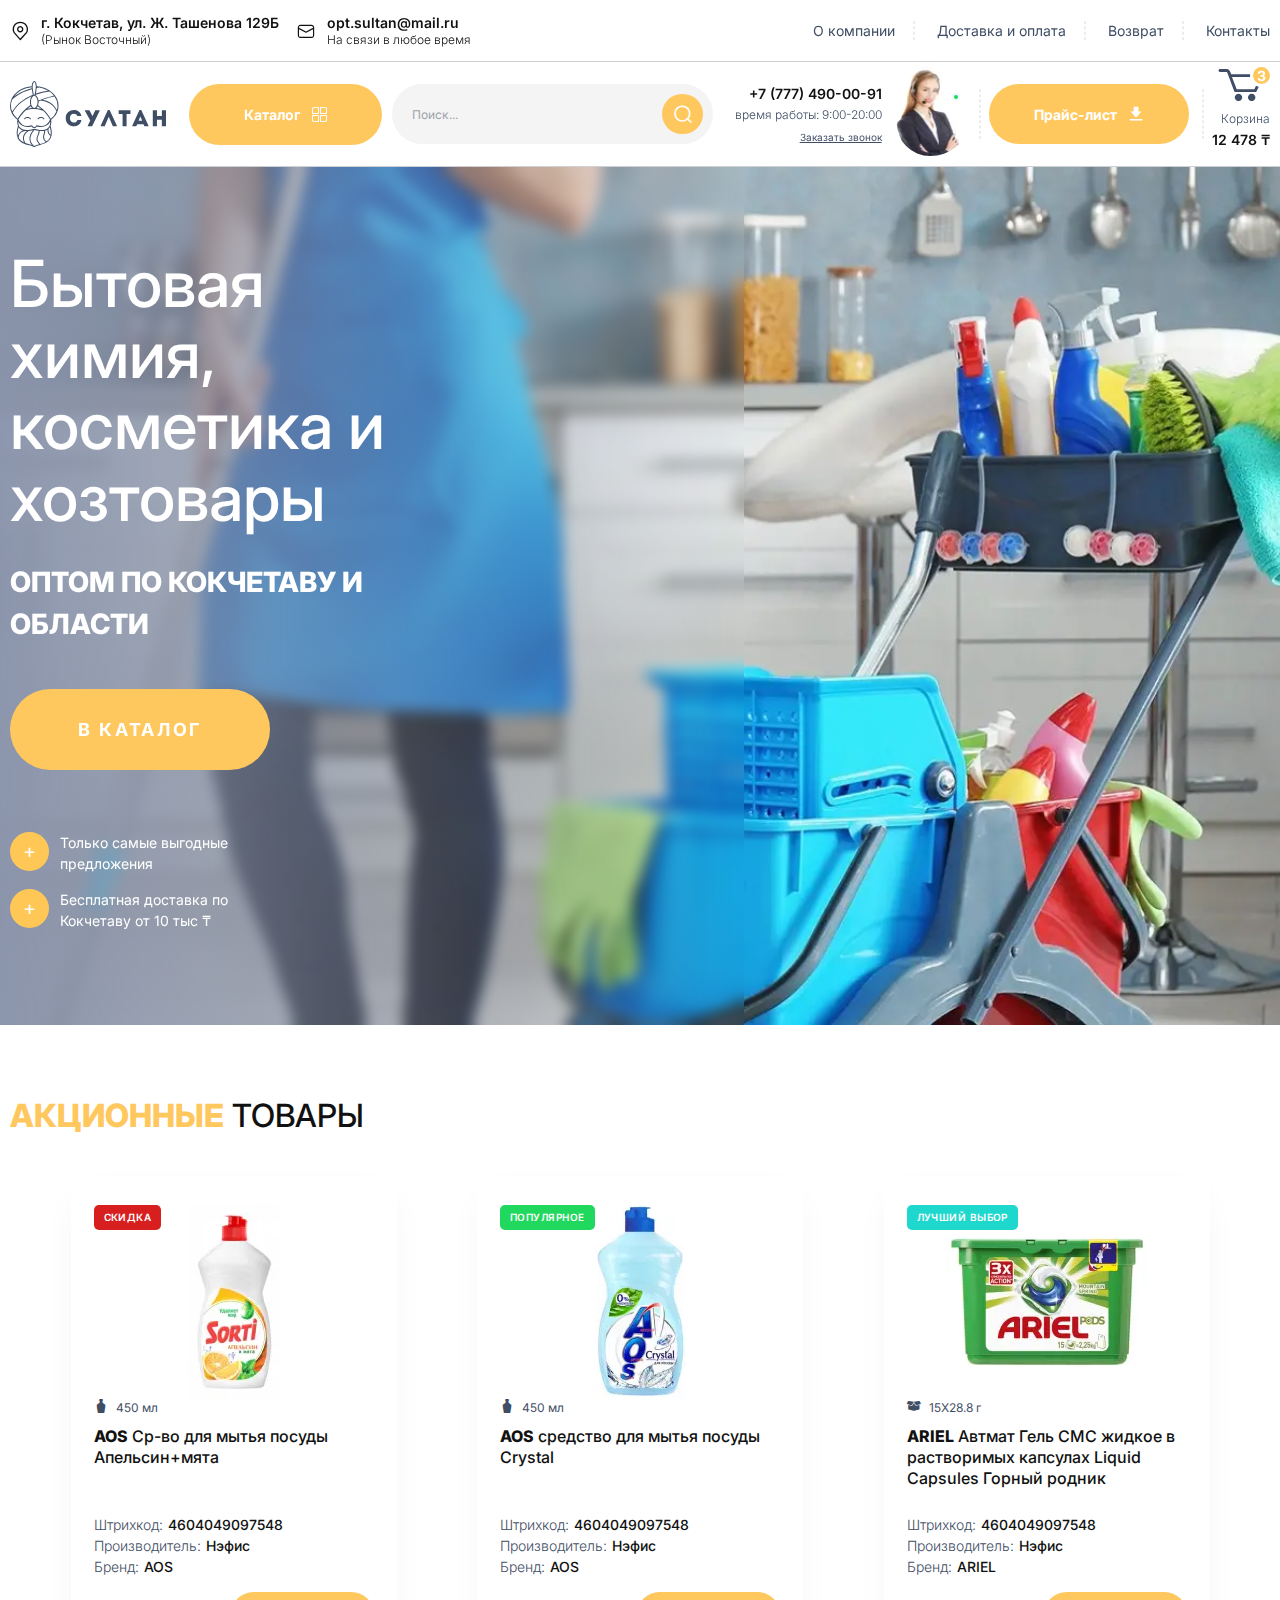
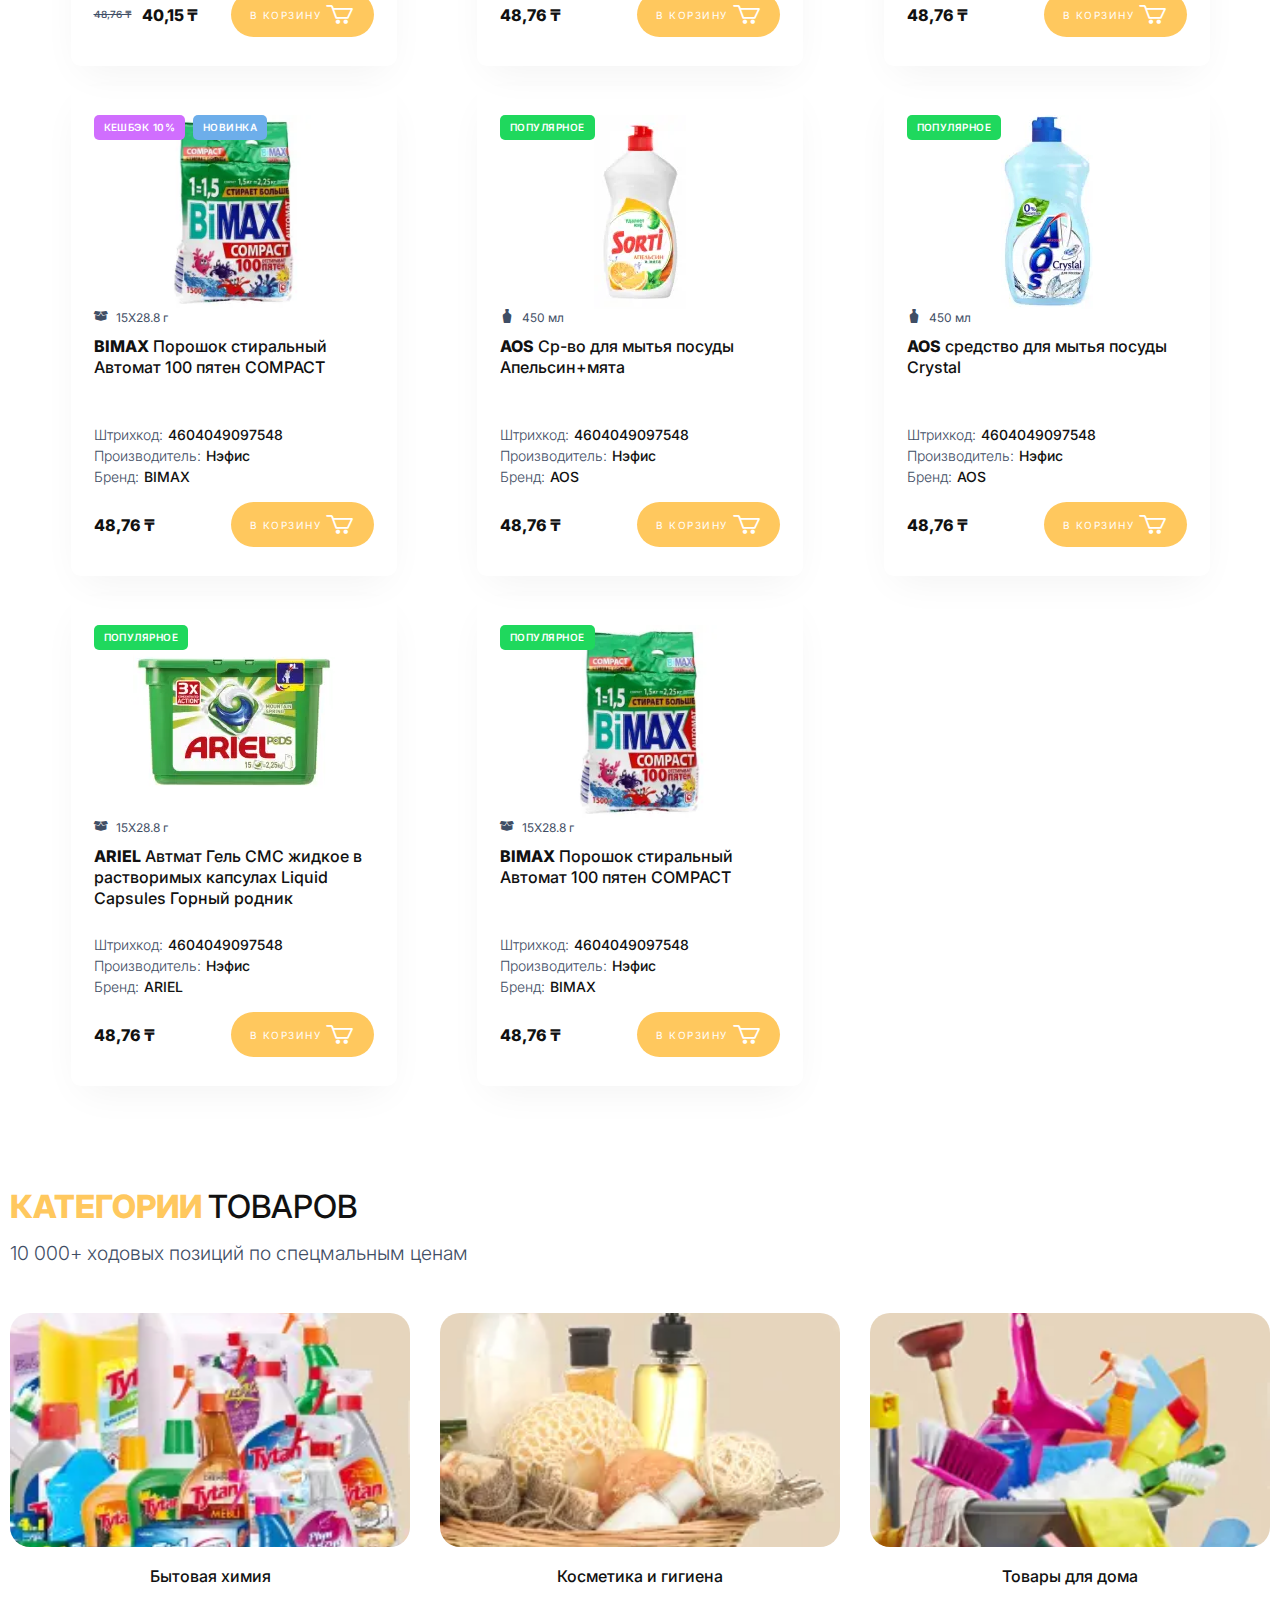
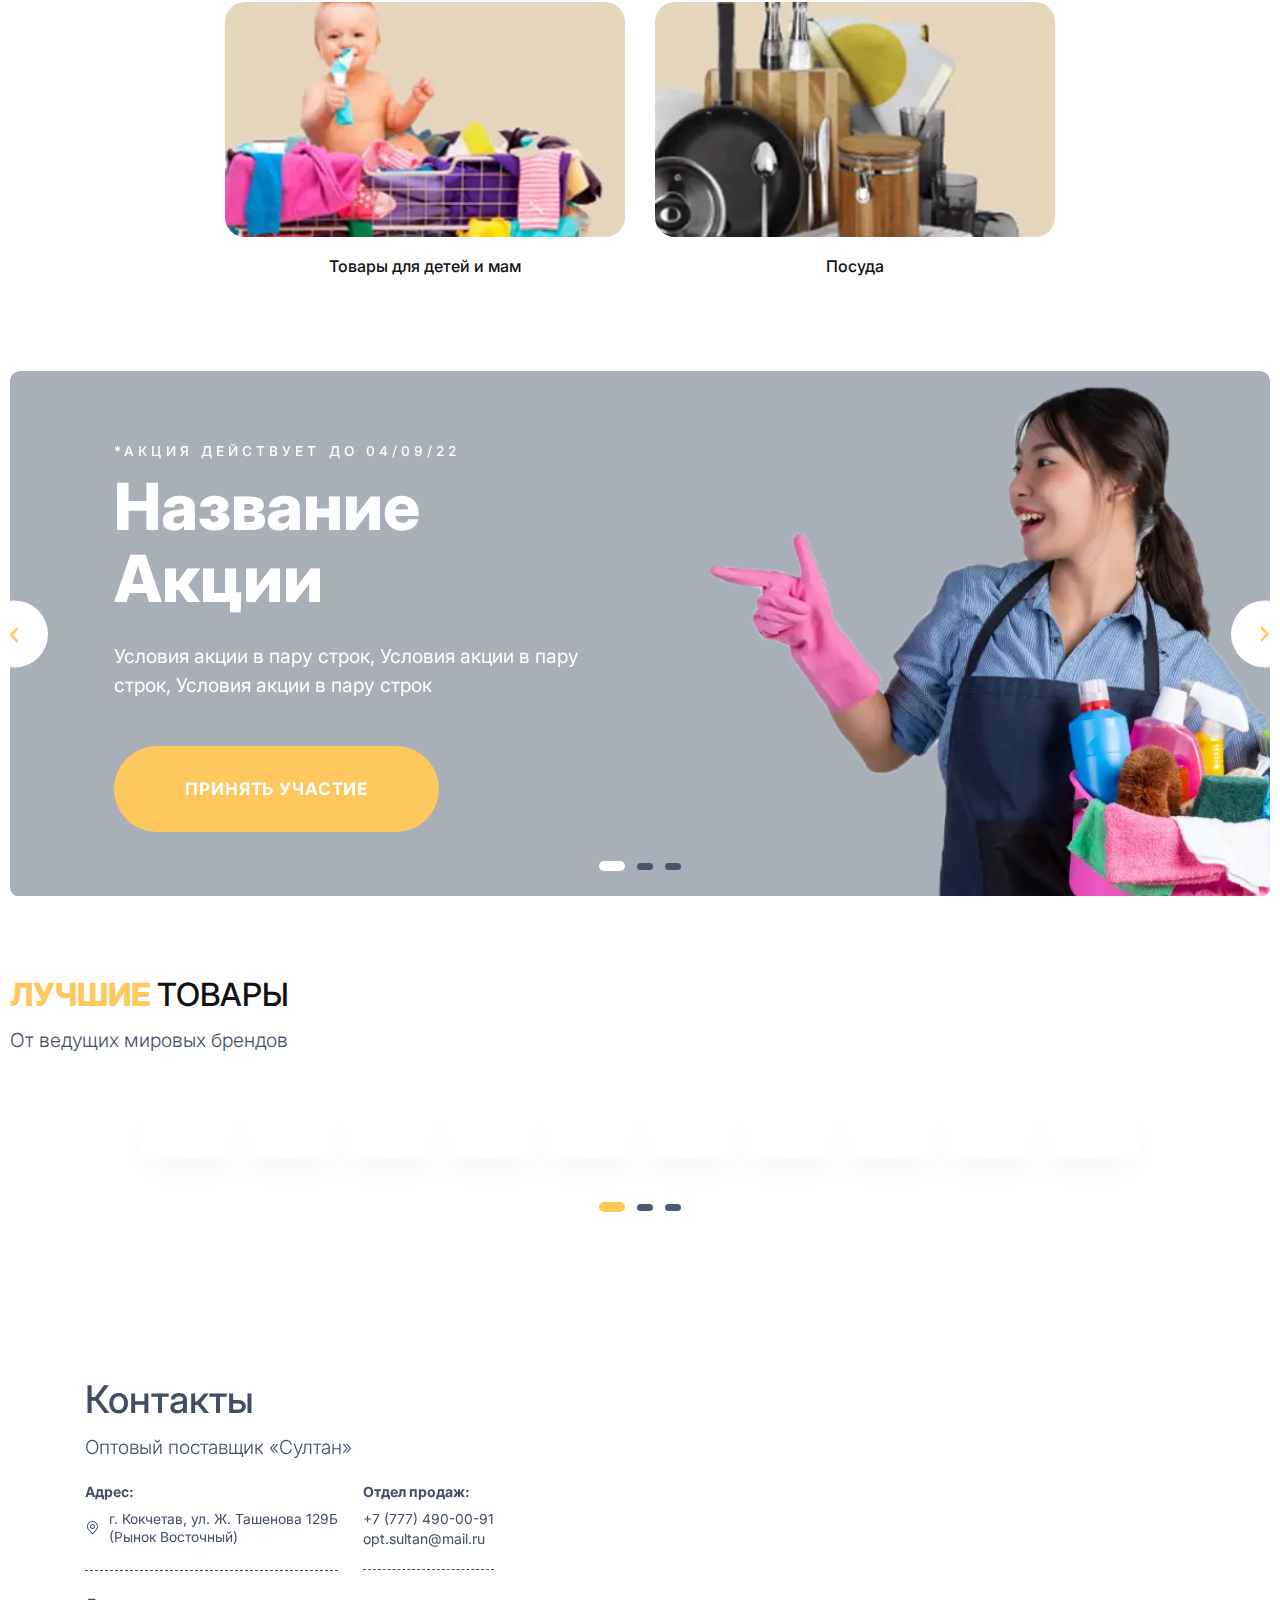
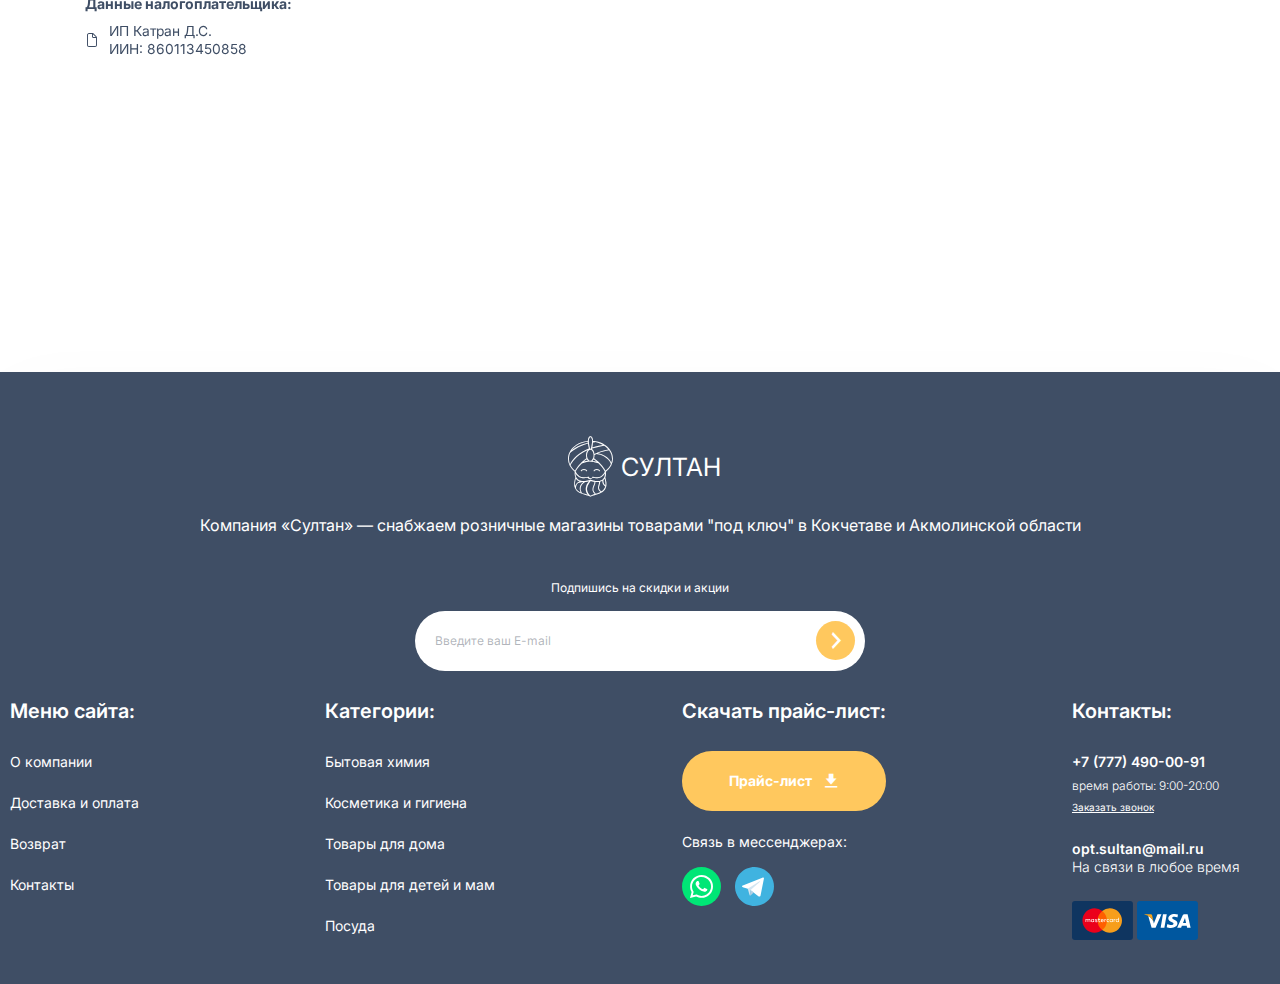
==== commit c94f77da: "Add files via upload" ====
--- a/index.html
+++ b/index.html
@@ -1,11 +1,17 @@
 <!DOCTYPE html> <html lang="ru">- <head>+<head> 	<title>Sultan интернет магазин</title> 	<meta charset="UTF-8"> 	<meta name="format-detection" content="telephone=no"> 	<link rel="stylesheet" href="css/style.min.css"> 	<link rel="shortcut icon" href="favicon.ico">+	<link rel="apple-touch-icon" sizes="180x180" href="img/favicon/apple-touch-icon.png">+	<link rel="icon" type="image/png" sizes="32x32" href="img/favicon/favicon-32x32.png">+	<link rel="icon" type="image/png" sizes="16x16" href="img/favicon/favicon-16x16.png">+	<link rel="mask-icon" href="img/favicon/safari-pinned-tab.svg" color="#5bbad5">+	<meta name="msapplication-TileColor" content="#da532c">+	<meta name="theme-color" content="#ffffff"> 	<!-- <meta name="robots" content="noindex, nofollow"> --> 	<!-- <meta name="viewport" content="width=device-width, initial-scale=1.0, maximum-scale=1.0, user-scalable=0"> --> 	<meta name="viewport" content="width=device-width, initial-scale=1.0">@@ -17,7 +23,7 @@
 	<div class="header__top header-top"> 		<div class="header-top__container _container" > 			<div class="header-top__main-info head-maininfo">-				<a href="" class="head-maininfo__location _icon-location">+				<a href="https://goo.gl/maps/DwLKh8j7FQgseg579" class="head-maininfo__location _icon-location"> 					<div class="head-maininfo__location-body" > 						<div class="head-maininfo__location-place">г. Кокчетав, ул. Ж. Ташенова 129Б </div> 						<div class="head-maininfo__location-detailed">(Рынок Восточный)</div>@@ -46,9 +52,9 @@
 					<div class="menu__title">Меню сайта:</div> 					<ul class="menu__list"> 						<li class="menu__item"><a href="" class="menu__link">О компании</a></li>-						<li class="menu__item"><a href="" class="menu__link">Доставка и оплата</a></li>+						<li class="menu__item"><a href="ordering.html" class="menu__link">Доставка и оплата</a></li> 						<li class="menu__item"><a href="" class="menu__link">Возврат</a></li>-						<li class="menu__item"><a href="" class="menu__link">Контакты</a></li>+						<li class="menu__item"><a href="#map__body" class="menu__link _goto">Контакты</a></li> 					</ul> 				</nav> 			</div>@@ -57,7 +63,7 @@
 	<div class="header__bottom header-bottom"> 		<div class="header-bottom__container _container" > 			<div data-da=".header-top__container,1250,1" class="header-bottom__logo-block logo-block">-				<a href="" class="logo-block">+				<a href="index.html" class="logo-block"> 					<picture><source srcset="./img/header/sultan-logo.svg" type="image/webp"><img src="./img/header/sultan-logo.svg" alt=""></picture> 				</a> 			</div>@@ -81,9 +87,9 @@
 						<div class="tel-block__status"></div> 					</div> 				</div>-				<a data-da=".head-maininfo,900,5" download="" href="./img/header/Junior_RoadMap.pdf" class="price-block__price-list price-btn _icon-download">Прайс-лист</a>+				<a data-da=".head-maininfo,900,5" href="#pricelist" class="price-block__price-list _popup-link price-btn _icon-download">Прайс-лист</a> 				<div class="price-block__cart-block cart-block">-					<a data-da=".header-top__container,900,2" href="" class="cart-block__icon _icon-cart">+					<a data-da=".header-top__container,900,2" href="http://localhost:3000/cart.html" class="cart-block__icon _icon-cart"> 						<div class="cart-block__counter">3</div> 					</a> 					<div class="cart-block__body">@@ -111,21 +117,21 @@
 						<div class="catalog-body__column"> 							<nav class="catalog-body__item"> 								<ul class="catalog-body__item-top catalog-item-top">-									<li><a href="" class="catalog-item-top__title">Уход за ванной и туалетом</a></li>-									<div class="catalog-item-top__body">-										<li><a href="" class="catalog-item-top__item">Средства для сантехники</a></li>-										<li><a href="" class="catalog-item-top__item">Для прочистки труб</a></li>-										<li><a href="" class="catalog-item-top__item">Дезинфицирующие средства</a></li>-										<li><a href="" class="catalog-item-top__item">Дезинфицирующие средства</a></li>-										<li><a href="" class="catalog-item-top__item">Дезинфицирующие средства</a></li>+									<li><a href="catalog.html" class="catalog-item-top__title">Уход за ванной и туалетом</a></li>+									<div class="catalog-item-top__body">+										<li><a href="catalog.html" class="catalog-item-top__item">Средства для сантехники</a></li>+										<li><a href="catalog.html" class="catalog-item-top__item">Для прочистки труб</a></li>+										<li><a href="catalog.html" class="catalog-item-top__item">Дезинфицирующие средства</a></li>+										<li><a href="catalog.html" class="catalog-item-top__item">Дезинфицирующие средства</a></li>+										<li><a href="catalog.html" class="catalog-item-top__item">Дезинфицирующие средства</a></li> 									</div> 								</ul> 								<ul class="catalog-body__item-bottom catalog-item-bottom">-									<li><a href="" class="catalog-item-top__title">Стирка и уход</a></li>-									<div class="catalog-item-top__body">-										<li><a href="" class="catalog-item-top__item">Порошки для стирки</a></li>-										<li><a href="" class="catalog-item-top__item">Отбеливатели, пятновыводители</a></li>-										<li><a href="" class="catalog-item-top__item">Кондиционеры, опласкиватели</a></li>+									<li><a href="catalog.html" class="catalog-item-top__title">Стирка и уход</a></li>+									<div class="catalog-item-top__body">+										<li><a href="catalog.html" class="catalog-item-top__item">Порошки для стирки</a></li>+										<li><a href="catalog.html" class="catalog-item-top__item">Отбеливатели, пятновыводители</a></li>+										<li><a href="catalog.html" class="catalog-item-top__item">Кондиционеры, опласкиватели</a></li> 									</div> 								</ul> 							</nav>@@ -133,19 +139,19 @@
 						<div class="catalog-body__column"> 							<nav class="catalog-body__item"> 								<ul class="catalog-body__item-top catalog-item-top">-									<li><a href="" class="catalog-item-top__title">Уход за ванной и туалетом Уход за ванной и туалетом</a></li>-									<div class="catalog-item-top__body">-										<li><a href="" class="catalog-item-top__item">Средства для сантехники</a></li>-										<li><a href="" class="catalog-item-top__item">Для прочистки труб</a></li>+									<li><a href="catalog.html" class="catalog-item-top__title">Уход за ванной и туалетом Уход за ванной и туалетом</a></li>+									<div class="catalog-item-top__body">+										<li><a href="catalog.html" class="catalog-item-top__item">Средства для сантехники</a></li>+										<li><a href="catalog.html" class="catalog-item-top__item">Для прочистки труб</a></li> 									</div> 								</ul> 								<ul class="catalog-body__item-bottom catalog-item-bottom">-									<li><a href="" class="catalog-item-top__title">Стирка и уход</a></li>-									<div class="catalog-item-top__body">-										<li><a href="" class="catalog-item-top__item">Порошки для стирки</a></li>-										<li><a href="" class="catalog-item-top__item">Отбеливатели, пятновыводители</a></li>-										<li><a href="" class="catalog-item-top__item">Мыло хозяйственное</a></li>-										<li><a href="" class="catalog-item-top__item">Кондиционеры, опласкиватели</a></li>+									<li><a href="catalog.html" class="catalog-item-top__title">Стирка и уход</a></li>+									<div class="catalog-item-top__body">+										<li><a href="catalog.html" class="catalog-item-top__item">Порошки для стирки</a></li>+										<li><a href="catalog.html" class="catalog-item-top__item">Отбеливатели, пятновыводители</a></li>+										<li><a href="catalog.html" class="catalog-item-top__item">Мыло хозяйственное</a></li>+										<li><a href="catalog.html" class="catalog-item-top__item">Кондиционеры, опласкиватели</a></li> 									</div> 								</ul> 							</nav>@@ -153,20 +159,20 @@
 						<div class="catalog-body__column"> 							<nav class="catalog-body__item"> 								<ul class="catalog-body__item-top catalog-item-top">-									<li><a href="" class="catalog-item-top__title">Уход за ванной и туалетом</a></li>-									<div class="catalog-item-top__body">-										<li><a href="" class="catalog-item-top__item">Средства для сантехники</a></li>-										<li><a href="" class="catalog-item-top__item">Для прочистки труб</a></li>-										<li><a href="" class="catalog-item-top__item">Дезинфицирующие средства</a></li>+									<li><a href="catalog.html" class="catalog-item-top__title">Уход за ванной и туалетом</a></li>+									<div class="catalog-item-top__body">+										<li><a href="catalog.html" class="catalog-item-top__item">Средства для сантехники</a></li>+										<li><a href="catalog.html" class="catalog-item-top__item">Для прочистки труб</a></li>+										<li><a href="catalog.html" class="catalog-item-top__item">Дезинфицирующие средства</a></li> 									</div> 								</ul> 								<ul class="catalog-body__item-bottom catalog-item-bottom">-									<li><a href="" class="catalog-item-top__title">Стирка и уход</a></li>-									<div class="catalog-item-top__body">-										<li><a href="" class="catalog-item-top__item">Порошки для стирки</a></li>-										<li><a href="" class="catalog-item-top__item">Отбеливатели, пятновыводители</a></li>-										<li><a href="" class="catalog-item-top__item">Мыло хозяйственное</a></li>-										<li><a href="" class="catalog-item-top__item">Кондиционеры, опласкиватели</a></li>+									<li><a href="catalog.html" class="catalog-item-top__title">Стирка и уход</a></li>+									<div class="catalog-item-top__body">+										<li><a href="catalog.html" class="catalog-item-top__item">Порошки для стирки</a></li>+										<li><a href="catalog.html" class="catalog-item-top__item">Отбеливатели, пятновыводители</a></li>+										<li><a href="catalog.html" class="catalog-item-top__item">Мыло хозяйственное</a></li>+										<li><a href="catalog.html" class="catalog-item-top__item">Кондиционеры, опласкиватели</a></li> 									</div> 								</ul> 							</nav>@@ -178,20 +184,20 @@
 						<div class="catalog-body__column"> 							<nav class="catalog-body__item"> 								<ul class="catalog-body__item-top catalog-item-top">-									<li><a href="" class="catalog-item-top__title">Уход за вашей кожей</a></li>-									<div class="catalog-item-top__body">-										<li><a href="" class="catalog-item-top__item">Средства для кожы</a></li>-										<li><a href="" class="catalog-item-top__item">Крема</a></li>-										<li><a href="" class="catalog-item-top__item">Масла для тонуса</a></li>+									<li><a href="catalog.html" class="catalog-item-top__title">Уход за вашей кожей</a></li>+									<div class="catalog-item-top__body">+										<li><a href="catalog.html" class="catalog-item-top__item">Средства для кожы</a></li>+										<li><a href="catalog.html" class="catalog-item-top__item">Крема</a></li>+										<li><a href="catalog.html" class="catalog-item-top__item">Масла для тонуса</a></li> 									</div> 								</ul> 								<ul class="catalog-body__item-bottom catalog-item-bottom">-									<li><a href="" class="catalog-item-top__title">Бумажка для срачки</a></li>-									<div class="catalog-item-top__body">-										<li><a href="" class="catalog-item-top__item">Порошки для стирки</a></li>-										<li><a href="" class="catalog-item-top__item">Отбеливатели, пятновыводители</a></li>-										<li><a href="" class="catalog-item-top__item">Мыло хозяйственное</a></li>-										<li><a href="" class="catalog-item-top__item">Кондиционеры, опласкиватели</a></li>+									<li><a href="catalog.html" class="catalog-item-top__title">Бумажка для срачки</a></li>+									<div class="catalog-item-top__body">+										<li><a href="catalog.html" class="catalog-item-top__item">Порошки для стирки</a></li>+										<li><a href="catalog.html" class="catalog-item-top__item">Отбеливатели, пятновыводители</a></li>+										<li><a href="catalog.html" class="catalog-item-top__item">Мыло хозяйственное</a></li>+										<li><a href="catalog.html" class="catalog-item-top__item">Кондиционеры, опласкиватели</a></li> 									</div> 								</ul> 							</nav>@@ -199,20 +205,20 @@
 						<div class="catalog-body__column"> 							<nav class="catalog-body__item"> 								<ul class="catalog-body__item-top catalog-item-top">-									<li><a href="" class="catalog-item-top__title">Уход за ванной и туалетом</a></li>-									<div class="catalog-item-top__body">-										<li><a href="" class="catalog-item-top__item">Средства для сантехники</a></li>-										<li><a href="" class="catalog-item-top__item">Для прочистки труб</a></li>-										<li><a href="" class="catalog-item-top__item">Дезинфицирующие средства</a></li>+									<li><a href="catalog.html" class="catalog-item-top__title">Уход за ванной и туалетом</a></li>+									<div class="catalog-item-top__body">+										<li><a href="catalog.html" class="catalog-item-top__item">Средства для сантехники</a></li>+										<li><a href="catalog.html" class="catalog-item-top__item">Для прочистки труб</a></li>+										<li><a href="catalog.html" class="catalog-item-top__item">Дезинфицирующие средства</a></li> 									</div> 								</ul> 								<ul class="catalog-body__item-bottom catalog-item-bottom">-									<li><a href="" class="catalog-item-top__title">Стирка и уход</a></li>-									<div class="catalog-item-top__body">-										<li><a href="" class="catalog-item-top__item">Порошки для стирки</a></li>-										<li><a href="" class="catalog-item-top__item">Отбеливатели, пятновыводители</a></li>-										<li><a href="" class="catalog-item-top__item">Мыло хозяйственное</a></li>-										<li><a href="" class="catalog-item-top__item">Кондиционеры, опласкиватели</a></li>+									<li><a href="catalog.html" class="catalog-item-top__title">Стирка и уход</a></li>+									<div class="catalog-item-top__body">+										<li><a href="catalog.html" class="catalog-item-top__item">Порошки для стирки</a></li>+										<li><a href="catalog.html" class="catalog-item-top__item">Отбеливатели, пятновыводители</a></li>+										<li><a href="catalog.html" class="catalog-item-top__item">Мыло хозяйственное</a></li>+										<li><a href="catalog.html" class="catalog-item-top__item">Кондиционеры, опласкиватели</a></li> 									</div> 								</ul> 							</nav>@@ -220,20 +226,20 @@
 						<div class="catalog-body__column"> 							<nav class="catalog-body__item"> 								<ul class="catalog-body__item-top catalog-item-top">-									<li><a href="" class="catalog-item-top__title">Уход за ванной и туалетом</a></li>-									<div class="catalog-item-top__body">-										<li><a href="" class="catalog-item-top__item">Средства для сантехники</a></li>-										<li><a href="" class="catalog-item-top__item">Для прочистки труб</a></li>-										<li><a href="" class="catalog-item-top__item">Дезинфицирующие средства</a></li>+									<li><a href="catalog.html" class="catalog-item-top__title">Уход за ванной и туалетом</a></li>+									<div class="catalog-item-top__body">+										<li><a href="catalog.html" class="catalog-item-top__item">Средства для сантехники</a></li>+										<li><a href="catalog.html" class="catalog-item-top__item">Для прочистки труб</a></li>+										<li><a href="catalog.html" class="catalog-item-top__item">Дезинфицирующие средства</a></li> 									</div> 								</ul> 								<ul class="catalog-body__item-bottom catalog-item-bottom">-									<li><a href="" class="catalog-item-top__title">Стирка и уход</a></li>-									<div class="catalog-item-top__body">-										<li><a href="" class="catalog-item-top__item">Порошки для стирки</a></li>-										<li><a href="" class="catalog-item-top__item">Отбеливатели, пятновыводители</a></li>-										<li><a href="" class="catalog-item-top__item">Мыло хозяйственное</a></li>-										<li><a href="" class="catalog-item-top__item">Кондиционеры, опласкиватели</a></li>+									<li><a href="catalog.html" class="catalog-item-top__title">Стирка и уход</a></li>+									<div class="catalog-item-top__body">+										<li><a href="catalog.html" class="catalog-item-top__item">Порошки для стирки</a></li>+										<li><a href="catalog.html" class="catalog-item-top__item">Отбеливатели, пятновыводители</a></li>+										<li><a href="catalog.html" class="catalog-item-top__item">Мыло хозяйственное</a></li>+										<li><a href="catalog.html" class="catalog-item-top__item">Кондиционеры, опласкиватели</a></li> 									</div> 								</ul> 							</nav>@@ -245,20 +251,20 @@
 						<div class="catalog-body__column"> 							<nav class="catalog-body__item"> 								<ul class="catalog-body__item-top catalog-item-top">-									<li><a href="" class="catalog-item-top__title">Уход за вашей кожей</a></li>-									<div class="catalog-item-top__body">-										<li><a href="" class="catalog-item-top__item">Средства для кожы</a></li>-										<li><a href="" class="catalog-item-top__item">Крема</a></li>-										<li><a href="" class="catalog-item-top__item">Масла для тонуса</a></li>+									<li><a href="catalog.html" class="catalog-item-top__title">Уход за вашей кожей</a></li>+									<div class="catalog-item-top__body">+										<li><a href="catalog.html" class="catalog-item-top__item">Средства для кожы</a></li>+										<li><a href="catalog.html" class="catalog-item-top__item">Крема</a></li>+										<li><a href="catalog.html" class="catalog-item-top__item">Масла для тонуса</a></li> 									</div> 								</ul> 								<ul class="catalog-body__item-bottom catalog-item-bottom">-									<li><a href="" class="catalog-item-top__title">Бумажка для срачки</a></li>-									<div class="catalog-item-top__body">-										<li><a href="" class="catalog-item-top__item">Порошки для стирки</a></li>-										<li><a href="" class="catalog-item-top__item">Отбеливатели, пятновыводители</a></li>-										<li><a href="" class="catalog-item-top__item">Мыло хозяйственное</a></li>-										<li><a href="" class="catalog-item-top__item">Кондиционеры, опласкиватели</a></li>+									<li><a href="catalog.html" class="catalog-item-top__title">Бумажка для срачки</a></li>+									<div class="catalog-item-top__body">+										<li><a href="catalog.html" class="catalog-item-top__item">Порошки для стирки</a></li>+										<li><a href="catalog.html" class="catalog-item-top__item">Отбеливатели, пятновыводители</a></li>+										<li><a href="catalog.html" class="catalog-item-top__item">Мыло хозяйственное</a></li>+										<li><a href="catalog.html" class="catalog-item-top__item">Кондиционеры, опласкиватели</a></li> 									</div> 								</ul> 							</nav>@@ -266,20 +272,20 @@
 						<div class="catalog-body__column"> 							<nav class="catalog-body__item"> 								<ul class="catalog-body__item-top catalog-item-top">-									<li><a href="" class="catalog-item-top__title">Уход за ванной и туалетом</a></li>-									<div class="catalog-item-top__body">-										<li><a href="" class="catalog-item-top__item">Средства для сантехники</a></li>-										<li><a href="" class="catalog-item-top__item">Для прочистки труб</a></li>-										<li><a href="" class="catalog-item-top__item">Дезинфицирующие средства</a></li>+									<li><a href="catalog.html" class="catalog-item-top__title">Уход за ванной и туалетом</a></li>+									<div class="catalog-item-top__body">+										<li><a href="catalog.html" class="catalog-item-top__item">Средства для сантехники</a></li>+										<li><a href="catalog.html" class="catalog-item-top__item">Для прочистки труб</a></li>+										<li><a href="catalog.html" class="catalog-item-top__item">Дезинфицирующие средства</a></li> 									</div> 								</ul> 								<ul class="catalog-body__item-bottom catalog-item-bottom">-									<li><a href="" class="catalog-item-top__title">Стирка и уход</a></li>-									<div class="catalog-item-top__body">-										<li><a href="" class="catalog-item-top__item">Порошки для стирки</a></li>-										<li><a href="" class="catalog-item-top__item">Отбеливатели, пятновыводители</a></li>-										<li><a href="" class="catalog-item-top__item">Мыло хозяйственное</a></li>-										<li><a href="" class="catalog-item-top__item">Кондиционеры, опласкиватели</a></li>+									<li><a href="catalog.html" class="catalog-item-top__title">Стирка и уход</a></li>+									<div class="catalog-item-top__body">+										<li><a href="catalog.html" class="catalog-item-top__item">Порошки для стирки</a></li>+										<li><a href="catalog.html" class="catalog-item-top__item">Отбеливатели, пятновыводители</a></li>+										<li><a href="catalog.html" class="catalog-item-top__item">Мыло хозяйственное</a></li>+										<li><a href="catalog.html" class="catalog-item-top__item">Кондиционеры, опласкиватели</a></li> 									</div> 								</ul> 							</nav>@@ -291,20 +297,20 @@
 						<div class="catalog-body__column"> 							<nav class="catalog-body__item"> 								<ul class="catalog-body__item-top catalog-item-top">-									<li><a href="" class="catalog-item-top__title">Уход за вашей кожей</a></li>-									<div class="catalog-item-top__body">-										<li><a href="" class="catalog-item-top__item">Средства для кожы</a></li>-										<li><a href="" class="catalog-item-top__item">Крема</a></li>-										<li><a href="" class="catalog-item-top__item">Масла для тонуса</a></li>+									<li><a href="catalog.html" class="catalog-item-top__title">Уход за вашей кожей</a></li>+									<div class="catalog-item-top__body">+										<li><a href="catalog.html" class="catalog-item-top__item">Средства для кожы</a></li>+										<li><a href="catalog.html" class="catalog-item-top__item">Крема</a></li>+										<li><a href="catalog.html" class="catalog-item-top__item">Масла для тонуса</a></li> 									</div> 								</ul> 								<ul class="catalog-body__item-bottom catalog-item-bottom">-									<li><a href="" class="catalog-item-top__title">Бумажка для срачки</a></li>-									<div class="catalog-item-top__body">-										<li><a href="" class="catalog-item-top__item">Порошки для стирки</a></li>-										<li><a href="" class="catalog-item-top__item">Отбеливатели, пятновыводители</a></li>-										<li><a href="" class="catalog-item-top__item">Мыло хозяйственное</a></li>-										<li><a href="" class="catalog-item-top__item">Кондиционеры, опласкиватели</a></li>+									<li><a href="catalog.html" class="catalog-item-top__title">Бумажка для срачки</a></li>+									<div class="catalog-item-top__body">+										<li><a href="catalog.html" class="catalog-item-top__item">Порошки для стирки</a></li>+										<li><a href="catalog.html" class="catalog-item-top__item">Отбеливатели, пятновыводители</a></li>+										<li><a href="catalog.html" class="catalog-item-top__item">Мыло хозяйственное</a></li>+										<li><a href="catalog.html" class="catalog-item-top__item">Кондиционеры, опласкиватели</a></li> 									</div> 								</ul> 							</nav>@@ -312,20 +318,20 @@
 						<div class="catalog-body__column"> 							<nav class="catalog-body__item"> 								<ul class="catalog-body__item-top catalog-item-top">-									<li><a href="" class="catalog-item-top__title">Уход за ванной и туалетом</a></li>-									<div class="catalog-item-top__body">-										<li><a href="" class="catalog-item-top__item">Средства для сантехники</a></li>-										<li><a href="" class="catalog-item-top__item">Для прочистки труб</a></li>-										<li><a href="" class="catalog-item-top__item">Дезинфицирующие средства</a></li>+									<li><a href="catalog.html" class="catalog-item-top__title">Уход за ванной и туалетом</a></li>+									<div class="catalog-item-top__body">+										<li><a href="catalog.html" class="catalog-item-top__item">Средства для сантехники</a></li>+										<li><a href="catalog.html" class="catalog-item-top__item">Для прочистки труб</a></li>+										<li><a href="catalog.html" class="catalog-item-top__item">Дезинфицирующие средства</a></li> 									</div> 								</ul> 								<ul class="catalog-body__item-bottom catalog-item-bottom">-									<li><a href="" class="catalog-item-top__title">Стирка и уход</a></li>-									<div class="catalog-item-top__body">-										<li><a href="" class="catalog-item-top__item">Порошки для стирки</a></li>-										<li><a href="" class="catalog-item-top__item">Отбеливатели, пятновыводители</a></li>-										<li><a href="" class="catalog-item-top__item">Мыло хозяйственное</a></li>-										<li><a href="" class="catalog-item-top__item">Кондиционеры, опласкиватели</a></li>+									<li><a href="catalog.html" class="catalog-item-top__title">Стирка и уход</a></li>+									<div class="catalog-item-top__body">+										<li><a href="catalog.html" class="catalog-item-top__item">Порошки для стирки</a></li>+										<li><a href="catalog.html" class="catalog-item-top__item">Отбеливатели, пятновыводители</a></li>+										<li><a href="catalog.html" class="catalog-item-top__item">Мыло хозяйственное</a></li>+										<li><a href="catalog.html" class="catalog-item-top__item">Кондиционеры, опласкиватели</a></li> 									</div> 								</ul> 							</nav>@@ -333,20 +339,20 @@
 						<div class="catalog-body__column"> 							<nav class="catalog-body__item"> 								<ul class="catalog-body__item-top catalog-item-top">-									<li><a href="" class="catalog-item-top__title">Уход за ванной и туалетом</a></li>-									<div class="catalog-item-top__body">-										<li><a href="" class="catalog-item-top__item">Средства для сантехники</a></li>-										<li><a href="" class="catalog-item-top__item">Для прочистки труб</a></li>-										<li><a href="" class="catalog-item-top__item">Дезинфицирующие средства</a></li>+									<li><a href="catalog.html" class="catalog-item-top__title">Уход за ванной и туалетом</a></li>+									<div class="catalog-item-top__body">+										<li><a href="catalog.html" class="catalog-item-top__item">Средства для сантехники</a></li>+										<li><a href="catalog.html" class="catalog-item-top__item">Для прочистки труб</a></li>+										<li><a href="catalog.html" class="catalog-item-top__item">Дезинфицирующие средства</a></li> 									</div> 								</ul> 								<ul class="catalog-body__item-bottom catalog-item-bottom">-									<li><a href="" class="catalog-item-top__title">Стирка и уход</a></li>-									<div class="catalog-item-top__body">-										<li><a href="" class="catalog-item-top__item">Порошки для стирки</a></li>-										<li><a href="" class="catalog-item-top__item">Отбеливатели, пятновыводители</a></li>-										<li><a href="" class="catalog-item-top__item">Мыло хозяйственное</a></li>-										<li><a href="" class="catalog-item-top__item">Кондиционеры, опласкиватели</a></li>+									<li><a href="catalog.html" class="catalog-item-top__title">Стирка и уход</a></li>+									<div class="catalog-item-top__body">+										<li><a href="catalog.html" class="catalog-item-top__item">Порошки для стирки</a></li>+										<li><a href="catalog.html" class="catalog-item-top__item">Отбеливатели, пятновыводители</a></li>+										<li><a href="catalog.html" class="catalog-item-top__item">Мыло хозяйственное</a></li>+										<li><a href="catalog.html" class="catalog-item-top__item">Кондиционеры, опласкиватели</a></li> 									</div> 								</ul> 							</nav>@@ -354,20 +360,20 @@
 						<div class="catalog-body__column"> 							<nav class="catalog-body__item"> 								<ul class="catalog-body__item-top catalog-item-top">-									<li><a href="" class="catalog-item-top__title">Уход за ванной и туалетом</a></li>-									<div class="catalog-item-top__body">-										<li><a href="" class="catalog-item-top__item">Средства для сантехники</a></li>-										<li><a href="" class="catalog-item-top__item">Для прочистки труб</a></li>-										<li><a href="" class="catalog-item-top__item">Дезинфицирующие средства</a></li>+									<li><a href="catalog.html" class="catalog-item-top__title">Уход за ванной и туалетом</a></li>+									<div class="catalog-item-top__body">+										<li><a href="catalog.html" class="catalog-item-top__item">Средства для сантехники</a></li>+										<li><a href="catalog.html" class="catalog-item-top__item">Для прочистки труб</a></li>+										<li><a href="catalog.html" class="catalog-item-top__item">Дезинфицирующие средства</a></li> 									</div> 								</ul> 								<ul class="catalog-body__item-bottom catalog-item-bottom">-									<li><a href="" class="catalog-item-top__title">Стирка и уход</a></li>-									<div class="catalog-item-top__body">-										<li><a href="" class="catalog-item-top__item">Порошки для стирки</a></li>-										<li><a href="" class="catalog-item-top__item">Отбеливатели, пятновыводители</a></li>-										<li><a href="" class="catalog-item-top__item">Мыло хозяйственное</a></li>-										<li><a href="" class="catalog-item-top__item">Кондиционеры, опласкиватели</a></li>+									<li><a href="catalog.html" class="catalog-item-top__title">Стирка и уход</a></li>+									<div class="catalog-item-top__body">+										<li><a href="catalog.html" class="catalog-item-top__item">Порошки для стирки</a></li>+										<li><a href="catalog.html" class="catalog-item-top__item">Отбеливатели, пятновыводители</a></li>+										<li><a href="catalog.html" class="catalog-item-top__item">Мыло хозяйственное</a></li>+										<li><a href="catalog.html" class="catalog-item-top__item">Кондиционеры, опласкиватели</a></li> 									</div> 								</ul> 							</nav>@@ -379,20 +385,20 @@
 						<div class="catalog-body__column"> 							<nav class="catalog-body__item"> 								<ul class="catalog-body__item-top catalog-item-top">-									<li><a href="" class="catalog-item-top__title">Уход за вашей кожей</a></li>-									<div class="catalog-item-top__body">-										<li><a href="" class="catalog-item-top__item">Средства для кожы</a></li>-										<li><a href="" class="catalog-item-top__item">Крема</a></li>-										<li><a href="" class="catalog-item-top__item">Масла для тонуса</a></li>+									<li><a href="catalog.html" class="catalog-item-top__title">Уход за вашей кожей</a></li>+									<div class="catalog-item-top__body">+										<li><a href="catalog.html" class="catalog-item-top__item">Средства для кожы</a></li>+										<li><a href="catalog.html" class="catalog-item-top__item">Крема</a></li>+										<li><a href="catalog.html" class="catalog-item-top__item">Масла для тонуса</a></li> 									</div> 								</ul> 								<ul class="catalog-body__item-bottom catalog-item-bottom">-									<li><a href="" class="catalog-item-top__title">Бумажка для срачки</a></li>-									<div class="catalog-item-top__body">-										<li><a href="" class="catalog-item-top__item">Порошки для стирки</a></li>-										<li><a href="" class="catalog-item-top__item">Отбеливатели, пятновыводители</a></li>-										<li><a href="" class="catalog-item-top__item">Мыло хозяйственное</a></li>-										<li><a href="" class="catalog-item-top__item">Кондиционеры, опласкиватели</a></li>+									<li><a href="catalog.html" class="catalog-item-top__title">Бумажка для срачки</a></li>+									<div class="catalog-item-top__body">+										<li><a href="catalog.html" class="catalog-item-top__item">Порошки для стирки</a></li>+										<li><a href="catalog.html" class="catalog-item-top__item">Отбеливатели, пятновыводители</a></li>+										<li><a href="catalog.html" class="catalog-item-top__item">Мыло хозяйственное</a></li>+										<li><a href="catalog.html" class="catalog-item-top__item">Кондиционеры, опласкиватели</a></li> 									</div> 								</ul> 							</nav>@@ -405,223 +411,223 @@
 	<div class="header__catalog-spoiller spoiller-catalog"> 		<nav class="spoiller-catalog__container _container"> 			<ul data-spollers class="spoiller-catalog__body-item spoiller-item ">-				<li data-spoller class="spoiller-item__title-category"><a href="" >Бытовая химия</a></li>+				<li data-spoller class="spoiller-item__title-category"><a href="catalog.html" >Бытовая химия</a></li> 				<div data-spollers="" class="spoiller-item__sub-categ sub-categ"> 					<ul class="sub-categ__item">-						<li data-spoller class="sub-categ__title-category sub-categ-common"><a href="" >Уход за ванной и туалетом</a></li>-						<ul data-spollers="" class="sub-categ__sub-sub-categ sub-sub-categ">-							<li class="sub-sub-categ__item sub-categ-common"><a href="">Средства для сантехники</a></li>-							<li class="sub-sub-categ__item sub-categ-common"><a href="">Для прочистки труб</a></li>-							<li class="sub-sub-categ__item sub-categ-common"><a href="">Дезинфицирующие средства</a></li>-						</ul>-						<li data-spoller class="sub-categ__title-category sub-categ-common"><a href="" >Стирка и уход</a></li>-						<ul data-spollers="" class="sub-categ__sub-sub-categ sub-sub-categ">-							<li class="sub-sub-categ__item sub-categ-common"><a href="">Порошки для стирки</a></li>-							<li class="sub-sub-categ__item sub-categ-common"><a href="">Отбеливатели, пятновыводители</a></li>-							<li class="sub-sub-categ__item sub-categ-common"><a href="">Мыло хозяйственное</a></li>-							<li class="sub-sub-categ__item sub-categ-common"><a href="">Кондиционеры, опласкиватели</a></li>-						</ul>-						<li data-spoller class="sub-categ__title-category sub-categ-common"><a href="" >Уход за ванной и туалетом</a></li>-						<ul data-spollers="" class="sub-categ__sub-sub-categ sub-sub-categ">-							<li class="sub-sub-categ__item sub-categ-common"><a href="">Средства для сантехники</a></li>-							<li class="sub-sub-categ__item sub-categ-common"><a href="">Для прочистки труб</a></li>-							<li class="sub-sub-categ__item sub-categ-common"><a href="">Дезинфицирующие средства</a></li>-						</ul>-						<li data-spoller class="sub-categ__title-category sub-categ-common"><a href="" >Уход за ванной и туалетом</a></li>-						<ul data-spollers="" class="sub-categ__sub-sub-categ sub-sub-categ">-							<li class="sub-sub-categ__item sub-categ-common"><a href="">Средства для сантехники</a></li>-							<li class="sub-sub-categ__item sub-categ-common"><a href="">Для прочистки труб</a></li>-							<li class="sub-sub-categ__item sub-categ-common"><a href="">Дезинфицирующие средства</a></li>-						</ul>-						<li data-spoller class="sub-categ__title-category sub-categ-common"><a href="" >Стирка и уход</a></li>-						<ul data-spollers="" class="sub-categ__sub-sub-categ sub-sub-categ">-							<li class="sub-sub-categ__item sub-categ-common"><a href="">Порошки для стирки</a></li>-							<li class="sub-sub-categ__item sub-categ-common"><a href="">Отбеливатели, пятновыводители</a></li>-							<li class="sub-sub-categ__item sub-categ-common"><a href="">Мыло хозяйственное</a></li>-							<li class="sub-sub-categ__item sub-categ-common"><a href="">Кондиционеры, опласкиватели</a></li>-						</ul>-						<li data-spoller class="sub-categ__title-category sub-categ-common"><a href="" >Стирка и уход</a></li>-						<ul data-spollers="" class="sub-categ__sub-sub-categ sub-sub-categ">-							<li class="sub-sub-categ__item sub-categ-common"><a href="">Порошки для стирки</a></li>-							<li class="sub-sub-categ__item sub-categ-common"><a href="">Отбеливатели, пятновыводители</a></li>-							<li class="sub-sub-categ__item sub-categ-common"><a href="">Мыло хозяйственное</a></li>-							<li class="sub-sub-categ__item sub-categ-common"><a href="">Кондиционеры, опласкиватели</a></li>+						<li data-spoller class="sub-categ__title-category sub-categ-common"><a href="catalog.html" >Уход за ванной и туалетом</a></li>+						<ul data-spollers="" class="sub-categ__sub-sub-categ sub-sub-categ">+							<li class="sub-sub-categ__item sub-categ-common"><a href="catalog.html">Средства для сантехники</a></li>+							<li class="sub-sub-categ__item sub-categ-common"><a href="catalog.html">Для прочистки труб</a></li>+							<li class="sub-sub-categ__item sub-categ-common"><a href="catalog.html">Дезинфицирующие средства</a></li>+						</ul>+						<li data-spoller class="sub-categ__title-category sub-categ-common"><a href="catalog.html" >Стирка и уход</a></li>+						<ul data-spollers="" class="sub-categ__sub-sub-categ sub-sub-categ">+							<li class="sub-sub-categ__item sub-categ-common"><a href="catalog.html">Порошки для стирки</a></li>+							<li class="sub-sub-categ__item sub-categ-common"><a href="catalog.html">Отбеливатели, пятновыводители</a></li>+							<li class="sub-sub-categ__item sub-categ-common"><a href="catalog.html">Мыло хозяйственное</a></li>+							<li class="sub-sub-categ__item sub-categ-common"><a href="catalog.html">Кондиционеры, опласкиватели</a></li>+						</ul>+						<li data-spoller class="sub-categ__title-category sub-categ-common"><a href="catalog.html" >Уход за ванной и туалетом</a></li>+						<ul data-spollers="" class="sub-categ__sub-sub-categ sub-sub-categ">+							<li class="sub-sub-categ__item sub-categ-common"><a href="catalog.html">Средства для сантехники</a></li>+							<li class="sub-sub-categ__item sub-categ-common"><a href="catalog.html">Для прочистки труб</a></li>+							<li class="sub-sub-categ__item sub-categ-common"><a href="catalog.html">Дезинфицирующие средства</a></li>+						</ul>+						<li data-spoller class="sub-categ__title-category sub-categ-common"><a href="catalog.html" >Уход за ванной и туалетом</a></li>+						<ul data-spollers="" class="sub-categ__sub-sub-categ sub-sub-categ">+							<li class="sub-sub-categ__item sub-categ-common"><a href="catalog.html">Средства для сантехники</a></li>+							<li class="sub-sub-categ__item sub-categ-common"><a href="catalog.html">Для прочистки труб</a></li>+							<li class="sub-sub-categ__item sub-categ-common"><a href="catalog.html">Дезинфицирующие средства</a></li>+						</ul>+						<li data-spoller class="sub-categ__title-category sub-categ-common"><a href="catalog.html" >Стирка и уход</a></li>+						<ul data-spollers="" class="sub-categ__sub-sub-categ sub-sub-categ">+							<li class="sub-sub-categ__item sub-categ-common"><a href="catalog.html">Порошки для стирки</a></li>+							<li class="sub-sub-categ__item sub-categ-common"><a href="catalog.html">Отбеливатели, пятновыводители</a></li>+							<li class="sub-sub-categ__item sub-categ-common"><a href="catalog.html">Мыло хозяйственное</a></li>+							<li class="sub-sub-categ__item sub-categ-common"><a href="catalog.html">Кондиционеры, опласкиватели</a></li>+						</ul>+						<li data-spoller class="sub-categ__title-category sub-categ-common"><a href="catalog.html" >Стирка и уход</a></li>+						<ul data-spollers="" class="sub-categ__sub-sub-categ sub-sub-categ">+							<li class="sub-sub-categ__item sub-categ-common"><a href="catalog.html">Порошки для стирки</a></li>+							<li class="sub-sub-categ__item sub-categ-common"><a href="catalog.html">Отбеливатели, пятновыводители</a></li>+							<li class="sub-sub-categ__item sub-categ-common"><a href="catalog.html">Мыло хозяйственное</a></li>+							<li class="sub-sub-categ__item sub-categ-common"><a href="catalog.html">Кондиционеры, опласкиватели</a></li> 						</ul> 					</ul> 				</div>-				<li data-spoller class="spoiller-item__title-category"><a href="">Косметика и гигиена</a></li>+				<li data-spoller class="spoiller-item__title-category"><a href="catalog.html">Косметика и гигиена</a></li> 				<div data-spollers="" class="spoiller-item__sub-categ sub-categ"> 					<ul class="sub-categ__item">-						<li data-spoller class="sub-categ__title-category sub-categ-common"><a href="" >Уход за ванной и туалетом</a></li>-						<ul data-spollers="" class="sub-categ__sub-sub-categ sub-sub-categ">-							<li class="sub-sub-categ__item sub-categ-common"><a href="">Средства для сантехники</a></li>-							<li class="sub-sub-categ__item sub-categ-common"><a href="">Для прочистки труб</a></li>-							<li class="sub-sub-categ__item sub-categ-common"><a href="">Дезинфицирующие средства</a></li>-						</ul>-						<li data-spoller class="sub-categ__title-category sub-categ-common"><a href="" >Стирка и уход</a></li>-						<ul data-spollers="" class="sub-categ__sub-sub-categ sub-sub-categ">-							<li class="sub-sub-categ__item sub-categ-common"><a href="">Порошки для стирки</a></li>-							<li class="sub-sub-categ__item sub-categ-common"><a href="">Отбеливатели, пятновыводители</a></li>-							<li class="sub-sub-categ__item sub-categ-common"><a href="">Мыло хозяйственное</a></li>-							<li class="sub-sub-categ__item sub-categ-common"><a href="">Кондиционеры, опласкиватели</a></li>-						</ul>-						<li data-spoller class="sub-categ__title-category sub-categ-common"><a href="" >Уход за ванной и туалетом</a></li>-						<ul data-spollers="" class="sub-categ__sub-sub-categ sub-sub-categ">-							<li class="sub-sub-categ__item sub-categ-common"><a href="">Средства для сантехники</a></li>-							<li class="sub-sub-categ__item sub-categ-common"><a href="">Для прочистки труб</a></li>-							<li class="sub-sub-categ__item sub-categ-common"><a href="">Дезинфицирующие средства</a></li>-						</ul>-						<li data-spoller class="sub-categ__title-category sub-categ-common"><a href="" >Уход за ванной и туалетом</a></li>-						<ul data-spollers="" class="sub-categ__sub-sub-categ sub-sub-categ">-							<li class="sub-sub-categ__item sub-categ-common"><a href="">Средства для сантехники</a></li>-							<li class="sub-sub-categ__item sub-categ-common"><a href="">Для прочистки труб</a></li>-							<li class="sub-sub-categ__item sub-categ-common"><a href="">Дезинфицирующие средства</a></li>-						</ul>-						<li data-spoller class="sub-categ__title-category sub-categ-common"><a href="" >Стирка и уход</a></li>-						<ul data-spollers="" class="sub-categ__sub-sub-categ sub-sub-categ">-							<li class="sub-sub-categ__item sub-categ-common"><a href="">Порошки для стирки</a></li>-							<li class="sub-sub-categ__item sub-categ-common"><a href="">Отбеливатели, пятновыводители</a></li>-							<li class="sub-sub-categ__item sub-categ-common"><a href="">Мыло хозяйственное</a></li>-							<li class="sub-sub-categ__item sub-categ-common"><a href="">Кондиционеры, опласкиватели</a></li>-						</ul>-						<li data-spoller class="sub-categ__title-category sub-categ-common"><a href="" >Стирка и уход</a></li>-						<ul data-spollers="" class="sub-categ__sub-sub-categ sub-sub-categ">-							<li class="sub-sub-categ__item sub-categ-common"><a href="">Порошки для стирки</a></li>-							<li class="sub-sub-categ__item sub-categ-common"><a href="">Отбеливатели, пятновыводители</a></li>-							<li class="sub-sub-categ__item sub-categ-common"><a href="">Мыло хозяйственное</a></li>-							<li class="sub-sub-categ__item sub-categ-common"><a href="">Кондиционеры, опласкиватели</a></li>+						<li data-spoller class="sub-categ__title-category sub-categ-common"><a href="catalog.html" >Уход за ванной и туалетом</a></li>+						<ul data-spollers="" class="sub-categ__sub-sub-categ sub-sub-categ">+							<li class="sub-sub-categ__item sub-categ-common"><a href="catalog.html">Средства для сантехники</a></li>+							<li class="sub-sub-categ__item sub-categ-common"><a href="catalog.html">Для прочистки труб</a></li>+							<li class="sub-sub-categ__item sub-categ-common"><a href="catalog.html">Дезинфицирующие средства</a></li>+						</ul>+						<li data-spoller class="sub-categ__title-category sub-categ-common"><a href="catalog.html" >Стирка и уход</a></li>+						<ul data-spollers="" class="sub-categ__sub-sub-categ sub-sub-categ">+							<li class="sub-sub-categ__item sub-categ-common"><a href="catalog.html">Порошки для стирки</a></li>+							<li class="sub-sub-categ__item sub-categ-common"><a href="catalog.html">Отбеливатели, пятновыводители</a></li>+							<li class="sub-sub-categ__item sub-categ-common"><a href="catalog.html">Мыло хозяйственное</a></li>+							<li class="sub-sub-categ__item sub-categ-common"><a href="catalog.html">Кондиционеры, опласкиватели</a></li>+						</ul>+						<li data-spoller class="sub-categ__title-category sub-categ-common"><a href="catalog.html" >Уход за ванной и туалетом</a></li>+						<ul data-spollers="" class="sub-categ__sub-sub-categ sub-sub-categ">+							<li class="sub-sub-categ__item sub-categ-common"><a href="catalog.html">Средства для сантехники</a></li>+							<li class="sub-sub-categ__item sub-categ-common"><a href="catalog.html">Для прочистки труб</a></li>+							<li class="sub-sub-categ__item sub-categ-common"><a href="catalog.html">Дезинфицирующие средства</a></li>+						</ul>+						<li data-spoller class="sub-categ__title-category sub-categ-common"><a href="catalog.html" >Уход за ванной и туалетом</a></li>+						<ul data-spollers="" class="sub-categ__sub-sub-categ sub-sub-categ">+							<li class="sub-sub-categ__item sub-categ-common"><a href="catalog.html">Средства для сантехники</a></li>+							<li class="sub-sub-categ__item sub-categ-common"><a href="catalog.html">Для прочистки труб</a></li>+							<li class="sub-sub-categ__item sub-categ-common"><a href="catalog.html">Дезинфицирующие средства</a></li>+						</ul>+						<li data-spoller class="sub-categ__title-category sub-categ-common"><a href="catalog.html" >Стирка и уход</a></li>+						<ul data-spollers="" class="sub-categ__sub-sub-categ sub-sub-categ">+							<li class="sub-sub-categ__item sub-categ-common"><a href="catalog.html">Порошки для стирки</a></li>+							<li class="sub-sub-categ__item sub-categ-common"><a href="catalog.html">Отбеливатели, пятновыводители</a></li>+							<li class="sub-sub-categ__item sub-categ-common"><a href="catalog.html">Мыло хозяйственное</a></li>+							<li class="sub-sub-categ__item sub-categ-common"><a href="catalog.html">Кондиционеры, опласкиватели</a></li>+						</ul>+						<li data-spoller class="sub-categ__title-category sub-categ-common"><a href="catalog.html" >Стирка и уход</a></li>+						<ul data-spollers="" class="sub-categ__sub-sub-categ sub-sub-categ">+							<li class="sub-sub-categ__item sub-categ-common"><a href="catalog.html">Порошки для стирки</a></li>+							<li class="sub-sub-categ__item sub-categ-common"><a href="catalog.html">Отбеливатели, пятновыводители</a></li>+							<li class="sub-sub-categ__item sub-categ-common"><a href="catalog.html">Мыло хозяйственное</a></li>+							<li class="sub-sub-categ__item sub-categ-common"><a href="catalog.html">Кондиционеры, опласкиватели</a></li> 						</ul> 					</ul> 				</div>-				<li data-spoller class="spoiller-item__title-category"><a href="">Товары для дома</a></li>+				<li data-spoller class="spoiller-item__title-category"><a href="catalog.html">Товары для дома</a></li> 				<div data-spollers="" class="spoiller-item__sub-categ sub-categ"> 					<ul class="sub-categ__item">-						<li data-spoller class="sub-categ__title-category sub-categ-common"><a href="" >Уход за ванной и туалетом</a></li>-						<ul data-spollers="" class="sub-categ__sub-sub-categ sub-sub-categ">-							<li class="sub-sub-categ__item sub-categ-common"><a href="">Средства для сантехники</a></li>-							<li class="sub-sub-categ__item sub-categ-common"><a href="">Для прочистки труб</a></li>-							<li class="sub-sub-categ__item sub-categ-common"><a href="">Дезинфицирующие средства</a></li>-						</ul>-						<li data-spoller class="sub-categ__title-category sub-categ-common"><a href="" >Стирка и уход</a></li>-						<ul data-spollers="" class="sub-categ__sub-sub-categ sub-sub-categ">-							<li class="sub-sub-categ__item sub-categ-common"><a href="">Порошки для стирки</a></li>-							<li class="sub-sub-categ__item sub-categ-common"><a href="">Отбеливатели, пятновыводители</a></li>-							<li class="sub-sub-categ__item sub-categ-common"><a href="">Мыло хозяйственное</a></li>-							<li class="sub-sub-categ__item sub-categ-common"><a href="">Кондиционеры, опласкиватели</a></li>-						</ul>-						<li data-spoller class="sub-categ__title-category sub-categ-common"><a href="" >Уход за ванной и туалетом</a></li>-						<ul data-spollers="" class="sub-categ__sub-sub-categ sub-sub-categ">-							<li class="sub-sub-categ__item sub-categ-common"><a href="">Средства для сантехники</a></li>-							<li class="sub-sub-categ__item sub-categ-common"><a href="">Для прочистки труб</a></li>-							<li class="sub-sub-categ__item sub-categ-common"><a href="">Дезинфицирующие средства</a></li>-						</ul>-						<li data-spoller class="sub-categ__title-category sub-categ-common"><a href="" >Уход за ванной и туалетом</a></li>-						<ul data-spollers="" class="sub-categ__sub-sub-categ sub-sub-categ">-							<li class="sub-sub-categ__item sub-categ-common"><a href="">Средства для сантехники</a></li>-							<li class="sub-sub-categ__item sub-categ-common"><a href="">Для прочистки труб</a></li>-							<li class="sub-sub-categ__item sub-categ-common"><a href="">Дезинфицирующие средства</a></li>-						</ul>-						<li data-spoller class="sub-categ__title-category sub-categ-common"><a href="" >Стирка и уход</a></li>-						<ul data-spollers="" class="sub-categ__sub-sub-categ sub-sub-categ">-							<li class="sub-sub-categ__item sub-categ-common"><a href="">Порошки для стирки</a></li>-							<li class="sub-sub-categ__item sub-categ-common"><a href="">Отбеливатели, пятновыводители</a></li>-							<li class="sub-sub-categ__item sub-categ-common"><a href="">Мыло хозяйственное</a></li>-							<li class="sub-sub-categ__item sub-categ-common"><a href="">Кондиционеры, опласкиватели</a></li>-						</ul>-						<li data-spoller class="sub-categ__title-category sub-categ-common"><a href="" >Стирка и уход</a></li>-						<ul data-spollers="" class="sub-categ__sub-sub-categ sub-sub-categ">-							<li class="sub-sub-categ__item sub-categ-common"><a href="">Порошки для стирки</a></li>-							<li class="sub-sub-categ__item sub-categ-common"><a href="">Отбеливатели, пятновыводители</a></li>-							<li class="sub-sub-categ__item sub-categ-common"><a href="">Мыло хозяйственное</a></li>-							<li class="sub-sub-categ__item sub-categ-common"><a href="">Кондиционеры, опласкиватели</a></li>+						<li data-spoller class="sub-categ__title-category sub-categ-common"><a href="catalog.html" >Уход за ванной и туалетом</a></li>+						<ul data-spollers="" class="sub-categ__sub-sub-categ sub-sub-categ">+							<li class="sub-sub-categ__item sub-categ-common"><a href="catalog.html">Средства для сантехники</a></li>+							<li class="sub-sub-categ__item sub-categ-common"><a href="catalog.html">Для прочистки труб</a></li>+							<li class="sub-sub-categ__item sub-categ-common"><a href="catalog.html">Дезинфицирующие средства</a></li>+						</ul>+						<li data-spoller class="sub-categ__title-category sub-categ-common"><a href="catalog.html" >Стирка и уход</a></li>+						<ul data-spollers="" class="sub-categ__sub-sub-categ sub-sub-categ">+							<li class="sub-sub-categ__item sub-categ-common"><a href="catalog.html">Порошки для стирки</a></li>+							<li class="sub-sub-categ__item sub-categ-common"><a href="catalog.html">Отбеливатели, пятновыводители</a></li>+							<li class="sub-sub-categ__item sub-categ-common"><a href="catalog.html">Мыло хозяйственное</a></li>+							<li class="sub-sub-categ__item sub-categ-common"><a href="catalog.html">Кондиционеры, опласкиватели</a></li>+						</ul>+						<li data-spoller class="sub-categ__title-category sub-categ-common"><a href="catalog.html" >Уход за ванной и туалетом</a></li>+						<ul data-spollers="" class="sub-categ__sub-sub-categ sub-sub-categ">+							<li class="sub-sub-categ__item sub-categ-common"><a href="catalog.html">Средства для сантехники</a></li>+							<li class="sub-sub-categ__item sub-categ-common"><a href="catalog.html">Для прочистки труб</a></li>+							<li class="sub-sub-categ__item sub-categ-common"><a href="catalog.html">Дезинфицирующие средства</a></li>+						</ul>+						<li data-spoller class="sub-categ__title-category sub-categ-common"><a href="catalog.html" >Уход за ванной и туалетом</a></li>+						<ul data-spollers="" class="sub-categ__sub-sub-categ sub-sub-categ">+							<li class="sub-sub-categ__item sub-categ-common"><a href="catalog.html">Средства для сантехники</a></li>+							<li class="sub-sub-categ__item sub-categ-common"><a href="catalog.html">Для прочистки труб</a></li>+							<li class="sub-sub-categ__item sub-categ-common"><a href="catalog.html">Дезинфицирующие средства</a></li>+						</ul>+						<li data-spoller class="sub-categ__title-category sub-categ-common"><a href="catalog.html" >Стирка и уход</a></li>+						<ul data-spollers="" class="sub-categ__sub-sub-categ sub-sub-categ">+							<li class="sub-sub-categ__item sub-categ-common"><a href="catalog.html">Порошки для стирки</a></li>+							<li class="sub-sub-categ__item sub-categ-common"><a href="catalog.html">Отбеливатели, пятновыводители</a></li>+							<li class="sub-sub-categ__item sub-categ-common"><a href="catalog.html">Мыло хозяйственное</a></li>+							<li class="sub-sub-categ__item sub-categ-common"><a href="catalog.html">Кондиционеры, опласкиватели</a></li>+						</ul>+						<li data-spoller class="sub-categ__title-category sub-categ-common"><a href="catalog.html" >Стирка и уход</a></li>+						<ul data-spollers="" class="sub-categ__sub-sub-categ sub-sub-categ">+							<li class="sub-sub-categ__item sub-categ-common"><a href="catalog.html">Порошки для стирки</a></li>+							<li class="sub-sub-categ__item sub-categ-common"><a href="catalog.html">Отбеливатели, пятновыводители</a></li>+							<li class="sub-sub-categ__item sub-categ-common"><a href="catalog.html">Мыло хозяйственное</a></li>+							<li class="sub-sub-categ__item sub-categ-common"><a href="catalog.html">Кондиционеры, опласкиватели</a></li> 						</ul> 					</ul> 				</div>-				<li data-spoller class="spoiller-item__title-category"><a href="">Товары для детей и мам</a></li>+				<li data-spoller class="spoiller-item__title-category"><a href="catalog.html">Товары для детей и мам</a></li> 				<div data-spollers="" class="spoiller-item__sub-categ sub-categ"> 					<ul class="sub-categ__item">-						<li data-spoller class="sub-categ__title-category sub-categ-common"><a href="" >Уход за ванной и туалетом</a></li>-						<ul data-spollers="" class="sub-categ__sub-sub-categ sub-sub-categ">-							<li class="sub-sub-categ__item sub-categ-common"><a href="">Средства для сантехники</a></li>-							<li class="sub-sub-categ__item sub-categ-common"><a href="">Для прочистки труб</a></li>-							<li class="sub-sub-categ__item sub-categ-common"><a href="">Дезинфицирующие средства</a></li>-						</ul>-						<li data-spoller class="sub-categ__title-category sub-categ-common"><a href="" >Стирка и уход</a></li>-						<ul data-spollers="" class="sub-categ__sub-sub-categ sub-sub-categ">-							<li class="sub-sub-categ__item sub-categ-common"><a href="">Порошки для стирки</a></li>-							<li class="sub-sub-categ__item sub-categ-common"><a href="">Отбеливатели, пятновыводители</a></li>-							<li class="sub-sub-categ__item sub-categ-common"><a href="">Мыло хозяйственное</a></li>-							<li class="sub-sub-categ__item sub-categ-common"><a href="">Кондиционеры, опласкиватели</a></li>-						</ul>-						<li data-spoller class="sub-categ__title-category sub-categ-common"><a href="" >Уход за ванной и туалетом</a></li>-						<ul data-spollers="" class="sub-categ__sub-sub-categ sub-sub-categ">-							<li class="sub-sub-categ__item sub-categ-common"><a href="">Средства для сантехники</a></li>-							<li class="sub-sub-categ__item sub-categ-common"><a href="">Для прочистки труб</a></li>-							<li class="sub-sub-categ__item sub-categ-common"><a href="">Дезинфицирующие средства</a></li>-						</ul>-						<li data-spoller class="sub-categ__title-category sub-categ-common"><a href="" >Уход за ванной и туалетом</a></li>-						<ul data-spollers="" class="sub-categ__sub-sub-categ sub-sub-categ">-							<li class="sub-sub-categ__item sub-categ-common"><a href="">Средства для сантехники</a></li>-							<li class="sub-sub-categ__item sub-categ-common"><a href="">Для прочистки труб</a></li>-							<li class="sub-sub-categ__item sub-categ-common"><a href="">Дезинфицирующие средства</a></li>-						</ul>-						<li data-spoller class="sub-categ__title-category sub-categ-common"><a href="" >Стирка и уход</a></li>-						<ul data-spollers="" class="sub-categ__sub-sub-categ sub-sub-categ">-							<li class="sub-sub-categ__item sub-categ-common"><a href="">Порошки для стирки</a></li>-							<li class="sub-sub-categ__item sub-categ-common"><a href="">Отбеливатели, пятновыводители</a></li>-							<li class="sub-sub-categ__item sub-categ-common"><a href="">Мыло хозяйственное</a></li>-							<li class="sub-sub-categ__item sub-categ-common"><a href="">Кондиционеры, опласкиватели</a></li>-						</ul>-						<li data-spoller class="sub-categ__title-category sub-categ-common"><a href="" >Стирка и уход</a></li>-						<ul data-spollers="" class="sub-categ__sub-sub-categ sub-sub-categ">-							<li class="sub-sub-categ__item sub-categ-common"><a href="">Порошки для стирки</a></li>-							<li class="sub-sub-categ__item sub-categ-common"><a href="">Отбеливатели, пятновыводители</a></li>-							<li class="sub-sub-categ__item sub-categ-common"><a href="">Мыло хозяйственное</a></li>-							<li class="sub-sub-categ__item sub-categ-common"><a href="">Кондиционеры, опласкиватели</a></li>+						<li data-spoller class="sub-categ__title-category sub-categ-common"><a href="catalog.html" >Уход за ванной и туалетом</a></li>+						<ul data-spollers="" class="sub-categ__sub-sub-categ sub-sub-categ">+							<li class="sub-sub-categ__item sub-categ-common"><a href="catalog.html">Средства для сантехники</a></li>+							<li class="sub-sub-categ__item sub-categ-common"><a href="catalog.html">Для прочистки труб</a></li>+							<li class="sub-sub-categ__item sub-categ-common"><a href="catalog.html">Дезинфицирующие средства</a></li>+						</ul>+						<li data-spoller class="sub-categ__title-category sub-categ-common"><a href="catalog.html" >Стирка и уход</a></li>+						<ul data-spollers="" class="sub-categ__sub-sub-categ sub-sub-categ">+							<li class="sub-sub-categ__item sub-categ-common"><a href="catalog.html">Порошки для стирки</a></li>+							<li class="sub-sub-categ__item sub-categ-common"><a href="catalog.html">Отбеливатели, пятновыводители</a></li>+							<li class="sub-sub-categ__item sub-categ-common"><a href="catalog.html">Мыло хозяйственное</a></li>+							<li class="sub-sub-categ__item sub-categ-common"><a href="catalog.html">Кондиционеры, опласкиватели</a></li>+						</ul>+						<li data-spoller class="sub-categ__title-category sub-categ-common"><a href="catalog.html" >Уход за ванной и туалетом</a></li>+						<ul data-spollers="" class="sub-categ__sub-sub-categ sub-sub-categ">+							<li class="sub-sub-categ__item sub-categ-common"><a href="catalog.html">Средства для сантехники</a></li>+							<li class="sub-sub-categ__item sub-categ-common"><a href="catalog.html">Для прочистки труб</a></li>+							<li class="sub-sub-categ__item sub-categ-common"><a href="catalog.html">Дезинфицирующие средства</a></li>+						</ul>+						<li data-spoller class="sub-categ__title-category sub-categ-common"><a href="catalog.html" >Уход за ванной и туалетом</a></li>+						<ul data-spollers="" class="sub-categ__sub-sub-categ sub-sub-categ">+							<li class="sub-sub-categ__item sub-categ-common"><a href="catalog.html">Средства для сантехники</a></li>+							<li class="sub-sub-categ__item sub-categ-common"><a href="catalog.html">Для прочистки труб</a></li>+							<li class="sub-sub-categ__item sub-categ-common"><a href="catalog.html">Дезинфицирующие средства</a></li>+						</ul>+						<li data-spoller class="sub-categ__title-category sub-categ-common"><a href="catalog.html" >Стирка и уход</a></li>+						<ul data-spollers="" class="sub-categ__sub-sub-categ sub-sub-categ">+							<li class="sub-sub-categ__item sub-categ-common"><a href="catalog.html">Порошки для стирки</a></li>+							<li class="sub-sub-categ__item sub-categ-common"><a href="catalog.html">Отбеливатели, пятновыводители</a></li>+							<li class="sub-sub-categ__item sub-categ-common"><a href="catalog.html">Мыло хозяйственное</a></li>+							<li class="sub-sub-categ__item sub-categ-common"><a href="catalog.html">Кондиционеры, опласкиватели</a></li>+						</ul>+						<li data-spoller class="sub-categ__title-category sub-categ-common"><a href="catalog.html" >Стирка и уход</a></li>+						<ul data-spollers="" class="sub-categ__sub-sub-categ sub-sub-categ">+							<li class="sub-sub-categ__item sub-categ-common"><a href="catalog.html">Порошки для стирки</a></li>+							<li class="sub-sub-categ__item sub-categ-common"><a href="catalog.html">Отбеливатели, пятновыводители</a></li>+							<li class="sub-sub-categ__item sub-categ-common"><a href="catalog.html">Мыло хозяйственное</a></li>+							<li class="sub-sub-categ__item sub-categ-common"><a href="catalog.html">Кондиционеры, опласкиватели</a></li> 						</ul> 					</ul> 				</div>-				<li data-spoller class="spoiller-item__title-category"><a href="">Посуда</a></li>+				<li data-spoller class="spoiller-item__title-category"><a href="catalog.html">Посуда</a></li> 				<div data-spollers="" class="spoiller-item__sub-categ sub-categ"> 					<ul class="sub-categ__item">-						<li data-spoller class="sub-categ__title-category sub-categ-common"><a href="" >Уход за ванной и туалетом</a></li>-						<ul data-spollers="" class="sub-categ__sub-sub-categ sub-sub-categ">-							<li class="sub-sub-categ__item sub-categ-common"><a href="">Средства для сантехники</a></li>-							<li class="sub-sub-categ__item sub-categ-common"><a href="">Для прочистки труб</a></li>-							<li class="sub-sub-categ__item sub-categ-common"><a href="">Дезинфицирующие средства</a></li>-						</ul>-						<li data-spoller class="sub-categ__title-category sub-categ-common"><a href="" >Стирка и уход</a></li>-						<ul data-spollers="" class="sub-categ__sub-sub-categ sub-sub-categ">-							<li class="sub-sub-categ__item sub-categ-common"><a href="">Порошки для стирки</a></li>-							<li class="sub-sub-categ__item sub-categ-common"><a href="">Отбеливатели, пятновыводители</a></li>-							<li class="sub-sub-categ__item sub-categ-common"><a href="">Мыло хозяйственное</a></li>-							<li class="sub-sub-categ__item sub-categ-common"><a href="">Кондиционеры, опласкиватели</a></li>-						</ul>-						<li data-spoller class="sub-categ__title-category sub-categ-common"><a href="" >Уход за ванной и туалетом</a></li>-						<ul data-spollers="" class="sub-categ__sub-sub-categ sub-sub-categ">-							<li class="sub-sub-categ__item sub-categ-common"><a href="">Средства для сантехники</a></li>-							<li class="sub-sub-categ__item sub-categ-common"><a href="">Для прочистки труб</a></li>-							<li class="sub-sub-categ__item sub-categ-common"><a href="">Дезинфицирующие средства</a></li>-						</ul>-						<li data-spoller class="sub-categ__title-category sub-categ-common"><a href="" >Уход за ванной и туалетом</a></li>-						<ul data-spollers="" class="sub-categ__sub-sub-categ sub-sub-categ">-							<li class="sub-sub-categ__item sub-categ-common"><a href="">Средства для сантехники</a></li>-							<li class="sub-sub-categ__item sub-categ-common"><a href="">Для прочистки труб</a></li>-							<li class="sub-sub-categ__item sub-categ-common"><a href="">Дезинфицирующие средства</a></li>-						</ul>-						<li data-spoller class="sub-categ__title-category sub-categ-common"><a href="" >Стирка и уход</a></li>-						<ul data-spollers="" class="sub-categ__sub-sub-categ sub-sub-categ">-							<li class="sub-sub-categ__item sub-categ-common"><a href="">Порошки для стирки</a></li>-							<li class="sub-sub-categ__item sub-categ-common"><a href="">Отбеливатели, пятновыводители</a></li>-							<li class="sub-sub-categ__item sub-categ-common"><a href="">Мыло хозяйственное</a></li>-							<li class="sub-sub-categ__item sub-categ-common"><a href="">Кондиционеры, опласкиватели</a></li>-						</ul>-						<li data-spoller class="sub-categ__title-category sub-categ-common"><a href="" >Стирка и уход</a></li>-						<ul data-spollers="" class="sub-categ__sub-sub-categ sub-sub-categ">-							<li class="sub-sub-categ__item sub-categ-common"><a href="">Порошки для стирки</a></li>-							<li class="sub-sub-categ__item sub-categ-common"><a href="">Отбеливатели, пятновыводители</a></li>-							<li class="sub-sub-categ__item sub-categ-common"><a href="">Мыло хозяйственное</a></li>-							<li class="sub-sub-categ__item sub-categ-common"><a href="">Кондиционеры, опласкиватели</a></li>+						<li data-spoller class="sub-categ__title-category sub-categ-common"><a href="catalog.html" >Уход за ванной и туалетом</a></li>+						<ul data-spollers="" class="sub-categ__sub-sub-categ sub-sub-categ">+							<li class="sub-sub-categ__item sub-categ-common"><a href="catalog.html">Средства для сантехники</a></li>+							<li class="sub-sub-categ__item sub-categ-common"><a href="catalog.html">Для прочистки труб</a></li>+							<li class="sub-sub-categ__item sub-categ-common"><a href="catalog.html">Дезинфицирующие средства</a></li>+						</ul>+						<li data-spoller class="sub-categ__title-category sub-categ-common"><a href="catalog.html" >Стирка и уход</a></li>+						<ul data-spollers="" class="sub-categ__sub-sub-categ sub-sub-categ">+							<li class="sub-sub-categ__item sub-categ-common"><a href="catalog.html">Порошки для стирки</a></li>+							<li class="sub-sub-categ__item sub-categ-common"><a href="catalog.html">Отбеливатели, пятновыводители</a></li>+							<li class="sub-sub-categ__item sub-categ-common"><a href="catalog.html">Мыло хозяйственное</a></li>+							<li class="sub-sub-categ__item sub-categ-common"><a href="catalog.html">Кондиционеры, опласкиватели</a></li>+						</ul>+						<li data-spoller class="sub-categ__title-category sub-categ-common"><a href="catalog.html" >Уход за ванной и туалетом</a></li>+						<ul data-spollers="" class="sub-categ__sub-sub-categ sub-sub-categ">+							<li class="sub-sub-categ__item sub-categ-common"><a href="catalog.html">Средства для сантехники</a></li>+							<li class="sub-sub-categ__item sub-categ-common"><a href="catalog.html">Для прочистки труб</a></li>+							<li class="sub-sub-categ__item sub-categ-common"><a href="catalog.html">Дезинфицирующие средства</a></li>+						</ul>+						<li data-spoller class="sub-categ__title-category sub-categ-common"><a href="catalog.html" >Уход за ванной и туалетом</a></li>+						<ul data-spollers="" class="sub-categ__sub-sub-categ sub-sub-categ">+							<li class="sub-sub-categ__item sub-categ-common"><a href="catalog.html">Средства для сантехники</a></li>+							<li class="sub-sub-categ__item sub-categ-common"><a href="catalog.html">Для прочистки труб</a></li>+							<li class="sub-sub-categ__item sub-categ-common"><a href="catalog.html">Дезинфицирующие средства</a></li>+						</ul>+						<li data-spoller class="sub-categ__title-category sub-categ-common"><a href="catalog.html" >Стирка и уход</a></li>+						<ul data-spollers="" class="sub-categ__sub-sub-categ sub-sub-categ">+							<li class="sub-sub-categ__item sub-categ-common"><a href="catalog.html">Порошки для стирки</a></li>+							<li class="sub-sub-categ__item sub-categ-common"><a href="catalog.html">Отбеливатели, пятновыводители</a></li>+							<li class="sub-sub-categ__item sub-categ-common"><a href="catalog.html">Мыло хозяйственное</a></li>+							<li class="sub-sub-categ__item sub-categ-common"><a href="catalog.html">Кондиционеры, опласкиватели</a></li>+						</ul>+						<li data-spoller class="sub-categ__title-category sub-categ-common"><a href="catalog.html" >Стирка и уход</a></li>+						<ul data-spollers="" class="sub-categ__sub-sub-categ sub-sub-categ">+							<li class="sub-sub-categ__item sub-categ-common"><a href="catalog.html">Порошки для стирки</a></li>+							<li class="sub-sub-categ__item sub-categ-common"><a href="catalog.html">Отбеливатели, пятновыводители</a></li>+							<li class="sub-sub-categ__item sub-categ-common"><a href="catalog.html">Мыло хозяйственное</a></li>+							<li class="sub-sub-categ__item sub-categ-common"><a href="catalog.html">Кондиционеры, опласкиватели</a></li> 						</ul> 					</ul> 				</div>@@ -629,8 +635,8 @@
 		</nav> 	</div> </header>-		<div class="page">-			<div class="page__main-bg  main-bg">+		<main class="page">+			<section class="page__main-bg  main-bg"> 				<div class="main-bg__body _ibg"> 					<picture><source srcset="./img/main-bg/main-bgjpg.webp" type="image/webp"><img src="./img/main-bg/main-bgjpg.jpg" alt="main-background"></picture> 					<div class="main-bg__container _container">@@ -640,7 +646,7 @@
 								</h1> 								<h3 class="main-bg__subtitle">оптом по кокчетаву и области</h3> 							</div>-							<a href="" class="main-bg__goto-catalog catalog-btn">В КАТАЛОГ</a>+							<a href="http://localhost:3000/catalog.html" class="main-bg__goto-catalog catalog-btn">В КАТАЛОГ</a> 							<div data-da='.main-bg__benefits-body,650,1' class="main-bg__benefits"> 								<div class="main-bg__benefits-text">Только самые выгодные предложения</div> 								<div class="main-bg__benefits-text">Бесплатная доставка по <span>Кокчетаву от 10 тыс ₸</span>@@ -652,12 +658,94 @@
 				<div class="main-bg__benefits-body">  				</div>-			</div>-			<div class="page__promotional-goods promo-goods">+			</section>+			<section class="page__promotional-goods promo-goods"> 				<div class="promo-goods__container _container">-					<div class="promo-goods__title page-title"><span>Акционные</span> товары</div>+					<h2 class="promo-goods__title page-title"><span>Акционные</span> товары</h2> 					<div class="promo-goods__body swiper-container swiper-container-promo"> 						<div class="swiper-wrapper swiper-wrapper-promo">+							<div class="promo-goods__item promo-item swiper-slide">+								<div class="promo-item__image _ibg">+									<a href="product.html"><picture><source srcset="./img/promo-goods/01.webp" type="image/webp"><img src="./img/promo-goods/01.jpg" alt="Товар №1"></picture></a>+									<div class="promo-item__label-body">+										<div class="promo-item__label-discount">Скидка</div>+									</div>+								</div>+								<div class="promo-item__dimension dimension _icon-mini-bottle">450 мл</div>+								<a href="product.html" class="promo-item__title"><span>AOS</span> Ср-во для мытья посуды Апельсин+мята</a>+								<div class="promo-item__common-info">+									<div class="promo-item__barcode">Штрихкод:<span>4604049097548</span></div>+									<div class="promo-item__manufacturer">Производитель:<span>Нэфис</span></div>+									<div class="promo-item__brends">Бренд:<span>AOS</span></div>+								</div>+								<div class="promo-item__price-buy">+									<div class="promo-item__price-body">+										<div class="promo-item__price _discount tenge">48,76</div>+										<div class="promo-item__price tenge">40,15</div>+									</div>+									<a href="" class="promo-item__btn-buy _icon-cart btn-buy">В КОРЗИНУ</a>+								</div>+							</div>+							<div class="promo-goods__item promo-item swiper-slide">+								<div class="promo-item__image _ibg">+									<a href="product.html"><picture><source srcset="./img/promo-goods/02.webp" type="image/webp"><img src="./img/promo-goods/02.jpg" alt="Товар №2"></picture></a>+									<div class="promo-item__label-body">+										<div class="promo-item__label-popular">ПОПУЛЯРНОЕ</div>+									</div>+								</div>+								<div class="promo-item__dimension dimension _icon-mini-bottle">450 мл</div>+								<a href="product.html" class="promo-item__title"><span>AOS</span> средство для мытья посуды Crystal</a>+								<div class="promo-item__common-info">+									<div class="promo-item__barcode">Штрихкод:<span>4604049097548</span></div>+									<div class="promo-item__manufacturer">Производитель:<span>Нэфис</span></div>+									<div class="promo-item__brends">Бренд:<span>AOS</span></div>+								</div>+								<div class="promo-item__price-buy">+									<div class="promo-item__price tenge">48,76</div>+									<a href="" class="promo-item__btn-buy _icon-cart btn-buy">В КОРЗИНУ</a>+								</div>+							</div>+							<div class="promo-goods__item promo-item swiper-slide">+								<div class="promo-item__image _ibg">+									<a href="product.html"><picture><source srcset="./img/promo-goods/03.webp" type="image/webp"><img src="./img/promo-goods/03.jpg" alt="Товар №1"></picture></a>+									<div class="promo-item__label-body">+										<div class="promo-item__label-bestchoise">ЛУЧШИЙ ВЫБОР</div>+									</div>+								</div>+								<div class="promo-item__dimension dimension _icon-box-open">15X28.8 г</div>+								<a href="product.html" class="promo-item__title"><span>ARIEL</span> Автмат Гель СМС жидкое+									в растворимых капсулах Liquid Capsules Горный родник</a>+								<div class="promo-item__common-info">+									<div class="promo-item__barcode">Штрихкод:<span>4604049097548</span></div>+									<div class="promo-item__manufacturer">Производитель:<span>Нэфис</span></div>+									<div class="promo-item__brends">Бренд:<span>ARIEL</span></div>+								</div>+								<div class="promo-item__price-buy">+									<div class="promo-item__price tenge">48,76</div>+									<a href="" class="promo-item__btn-buy _icon-cart btn-buy">В КОРЗИНУ</a>+								</div>+							</div>+							<div class="promo-goods__item promo-item swiper-slide">+								<div class="promo-item__image _ibg">+									<a href=""><picture><source srcset="./img/promo-goods/04.webp" type="image/webp"><img src="./img/promo-goods/04.jpg" alt="Товар №1"></picture></a>+									<div class="promo-item__label-body">+										<div class="promo-item__label-cashback">КЕШБЭК 10%</div>+										<div class="promo-item__label-new">НОВИНКА</div>+									</div>+								</div>+								<div class="promo-item__dimension dimension _icon-box-open">15X28.8 г</div>+								<a href="" class="promo-item__title"><span>BIMAX</span> Порошок стиральный Автомат 100 пятен+									COMPACT</a>+								<div class="promo-item__common-info">+									<div class="promo-item__barcode">Штрихкод:<span>4604049097548</span></div>+									<div class="promo-item__manufacturer">Производитель:<span>Нэфис</span></div>+									<div class="promo-item__brends">Бренд:<span>BIMAX</span></div>+								</div>+								<div class="promo-item__price-buy">+									<div class="promo-item__price tenge">48,76</div>+									<a href="" class="promo-item__btn-buy _icon-cart btn-buy">В КОРЗИНУ</a>+								</div>+							</div> 							<div class="promo-goods__item promo-item swiper-slide"> 								<div class="promo-item__image _ibg"> 									<a href=""><picture><source srcset="./img/promo-goods/01.webp" type="image/webp"><img src="./img/promo-goods/01.jpg" alt="Товар №1"></picture></a>@@ -665,7 +753,7 @@
 										<div class="promo-item__label-popular">ПОПУЛЯРНОЕ</div> 									</div> 								</div>-								<div class="promo-item__dimension _icon-mini-bottle">450 мл</div>+								<div class="promo-item__dimension dimension _icon-mini-bottle">450 мл</div> 								<a href="" class="promo-item__title"><span>AOS</span> Ср-во для мытья посуды Апельсин+мята</a> 								<div class="promo-item__common-info"> 									<div class="promo-item__barcode">Штрихкод:<span>4604049097548</span></div>@@ -684,7 +772,7 @@
 										<div class="promo-item__label-popular">ПОПУЛЯРНОЕ</div> 									</div> 								</div>-								<div class="promo-item__dimension _icon-mini-bottle">450 мл</div>+								<div class="promo-item__dimension dimension _icon-mini-bottle">450 мл</div> 								<a href="" class="promo-item__title"><span>AOS</span> средство для мытья посуды Crystal</a> 								<div class="promo-item__common-info"> 									<div class="promo-item__barcode">Штрихкод:<span>4604049097548</span></div>@@ -703,7 +791,7 @@
 										<div class="promo-item__label-popular">ПОПУЛЯРНОЕ</div> 									</div> 								</div>-								<div class="promo-item__dimension _icon-box-open">15X28.8 г</div>+								<div class="promo-item__dimension dimension _icon-box-open">15X28.8 г</div> 								<a href="" class="promo-item__title"><span>ARIEL</span> Автмат Гель СМС жидкое 									в растворимых капсулах Liquid Capsules Горный родник</a> 								<div class="promo-item__common-info">@@ -723,7 +811,7 @@
 										<div class="promo-item__label-popular">ПОПУЛЯРНОЕ</div> 									</div> 								</div>-								<div class="promo-item__dimension _icon-box-open">15X28.8 г</div>+								<div class="promo-item__dimension dimension _icon-box-open">15X28.8 г</div> 								<a href="" class="promo-item__title"><span>BIMAX</span> Порошок стиральный Автомат 100 пятен 									COMPACT</a> 								<div class="promo-item__common-info">@@ -736,99 +824,21 @@
 									<a href="" class="promo-item__btn-buy _icon-cart btn-buy">В КОРЗИНУ</a> 								</div> 							</div>-							<div class="promo-goods__item promo-item swiper-slide">-								<div class="promo-item__image _ibg">-									<a href=""><picture><source srcset="./img/promo-goods/01.webp" type="image/webp"><img src="./img/promo-goods/01.jpg" alt="Товар №1"></picture></a>-									<div class="promo-item__label-body">-										<div class="promo-item__label-popular">ПОПУЛЯРНОЕ</div>-									</div>-								</div>-								<div class="promo-item__dimension _icon-mini-bottle">450 мл</div>-								<a href="" class="promo-item__title"><span>AOS</span> Ср-во для мытья посуды Апельсин+мята</a>-								<div class="promo-item__common-info">-									<div class="promo-item__barcode">Штрихкод:<span>4604049097548</span></div>-									<div class="promo-item__manufacturer">Производитель:<span>Нэфис</span></div>-									<div class="promo-item__brends">Бренд:<span>AOS</span></div>-								</div>-								<div class="promo-item__price-buy">-									<div class="promo-item__price tenge">48,76</div>-									<a href="" class="promo-item__btn-buy _icon-cart btn-buy">В КОРЗИНУ</a>-								</div>-							</div>-							<div class="promo-goods__item promo-item swiper-slide">-								<div class="promo-item__image _ibg">-									<a href=""><picture><source srcset="./img/promo-goods/02.webp" type="image/webp"><img src="./img/promo-goods/02.jpg" alt="Товар №2"></picture></a>-									<div class="promo-item__label-body">-										<div class="promo-item__label-popular">ПОПУЛЯРНОЕ</div>-									</div>-								</div>-								<div class="promo-item__dimension _icon-mini-bottle">450 мл</div>-								<a href="" class="promo-item__title"><span>AOS</span> средство для мытья посуды Crystal</a>-								<div class="promo-item__common-info">-									<div class="promo-item__barcode">Штрихкод:<span>4604049097548</span></div>-									<div class="promo-item__manufacturer">Производитель:<span>Нэфис</span></div>-									<div class="promo-item__brends">Бренд:<span>AOS</span></div>-								</div>-								<div class="promo-item__price-buy">-									<div class="promo-item__price tenge">48,76</div>-									<a href="" class="promo-item__btn-buy _icon-cart btn-buy">В КОРЗИНУ</a>-								</div>-							</div>-							<div class="promo-goods__item promo-item swiper-slide">-								<div class="promo-item__image _ibg">-									<a href=""><picture><source srcset="./img/promo-goods/03.webp" type="image/webp"><img src="./img/promo-goods/03.jpg" alt="Товар №1"></picture></a>-									<div class="promo-item__label-body">-										<div class="promo-item__label-popular">ПОПУЛЯРНОЕ</div>-									</div>-								</div>-								<div class="promo-item__dimension _icon-box-open">15X28.8 г</div>-								<a href="" class="promo-item__title"><span>ARIEL</span> Автмат Гель СМС жидкое-									в растворимых капсулах Liquid Capsules Горный родник</a>-								<div class="promo-item__common-info">-									<div class="promo-item__barcode">Штрихкод:<span>4604049097548</span></div>-									<div class="promo-item__manufacturer">Производитель:<span>Нэфис</span></div>-									<div class="promo-item__brends">Бренд:<span>ARIEL</span></div>-								</div>-								<div class="promo-item__price-buy">-									<div class="promo-item__price tenge">48,76</div>-									<a href="" class="promo-item__btn-buy _icon-cart btn-buy">В КОРЗИНУ</a>-								</div>-							</div>-							<div class="promo-goods__item promo-item swiper-slide">-								<div class="promo-item__image _ibg">-									<a href=""><picture><source srcset="./img/promo-goods/04.webp" type="image/webp"><img src="./img/promo-goods/04.jpg" alt="Товар №1"></picture></a>-									<div class="promo-item__label-body">-										<div class="promo-item__label-popular">ПОПУЛЯРНОЕ</div>-									</div>-								</div>-								<div class="promo-item__dimension _icon-box-open">15X28.8 г</div>-								<a href="" class="promo-item__title"><span>BIMAX</span> Порошок стиральный Автомат 100 пятен-									COMPACT</a>-								<div class="promo-item__common-info">-									<div class="promo-item__barcode">Штрихкод:<span>4604049097548</span></div>-									<div class="promo-item__manufacturer">Производитель:<span>Нэфис</span></div>-									<div class="promo-item__brends">Бренд:<span>BIMAX</span></div>-								</div>-								<div class="promo-item__price-buy">-									<div class="promo-item__price tenge">48,76</div>-									<a href="" class="promo-item__btn-buy _icon-cart btn-buy">В КОРЗИНУ</a>-								</div>-							</div> 						</div> 					</div> 					<div class="promo-goods__swiper-pagging"> 					</div> 				</div>-			</div>-			<div class="page__category-goods goods-category">+			</section>+			<section class="page__category-goods goods-category"> 				<div class="goods-category__container _container"> 					<div class="goods-category__title-body">-						<div class="goods-category__title page-title"><span>категории </span>товаров</div>-						<div class="goods-category__subtitle page-subtitle">10 000+ ходовых позиций по спецмальным ценам</div>+						<h2 class="goods-category__title page-title"><span>категории </span>товаров</h2>+						<h3 class="goods-category__subtitle page-subtitle">10 000+ ходовых позиций по спецмальным ценам</h3> 					</div> 					<div class="goods-category__cards-block category-crads"> 						<div class="category-crads__item">-							<a href="" class="category-crads__item-cards">+							<a href="catalog.html" class="category-crads__item-cards"> 								<div class="category-crads__image _ibg"> 									<picture><source srcset="./img/category-cards/01.webp" type="image/webp"><img src="./img/category-cards/01.jpg" alt="household chemical"></picture> 								</div>@@ -836,7 +846,7 @@
 							</a> 						</div> 						<div class="category-crads__item">-							<a href="" class="category-crads__item-cards">+							<a href="catalog.html" class="category-crads__item-cards"> 								<div class="category-crads__image _ibg"> 									<picture><source srcset="./img/category-cards/02.webp" type="image/webp"><img src="./img/category-cards/02.jpg" alt="household chemical"></picture> 								</div>@@ -844,7 +854,7 @@
 							</a> 						</div> 						<div class="category-crads__item">-							<a href="" class="category-crads__item-cards">+							<a href="catalog.html" class="category-crads__item-cards"> 								<div class="category-crads__image _ibg"> 									<picture><source srcset="./img/category-cards/03.webp" type="image/webp"><img src="./img/category-cards/03.jpg" alt="household chemical"></picture> 								</div>@@ -852,7 +862,7 @@
 							</a> 						</div> 						<div class="category-crads__item">-							<a href="" class="category-crads__item-cards">+							<a href="catalog.html" class="category-crads__item-cards"> 								<div class="category-crads__image _ibg"> 									<picture><source srcset="./img/category-cards/04.webp" type="image/webp"><img src="./img/category-cards/04.jpg" alt="household chemical"></picture> 								</div>@@ -860,7 +870,7 @@
 							</a> 						</div> 						<div class="category-crads__item">-							<a href="" class="category-crads__item-cards">+							<a href="catalog.html" class="category-crads__item-cards"> 								<div class="category-crads__image _ibg"> 									<picture><source srcset="./img/category-cards/05.webp" type="image/webp"><img src="./img/category-cards/05.jpg" alt="household chemical"></picture> 								</div>@@ -869,8 +879,200 @@
 						</div> 					</div> 				</div>-			</div>-		</div>+			</section>+			<div class="page__promo-slider promo-slider">+				<div class="promo-slider__container _container">+					<div class="promo-slider__body swiper-container swiper-container-add">+						<div class="swiper-wrapper swiper-wrapper-add">+							<div class="promo-slider__item swiper-slide">+								<div class="promo-slider__img">+									<picture><source srcset="./img/promo-slider/01.webp" type="image/webp"><img src="./img/promo-slider/01.png" alt=""></picture>+								</div>+								<div class="promo-slider__content-body promo-slider-content">+									<div class="promo-slider-content__data">*Акция действует до <time+											datetime="2022-09-04">04/09/22</time></div>+									<a href="" class="promo-slider-content__title">Название Акции</a>+									<div class="promo-slider-content__promo-condition">Условия акции в пару строк, Условия акции+										в пару строк, Условия акции в пару строк</div>+									<a href="" class="promo-slider-content__btn btn-buy">ПРИНЯТЬ УЧАСТИЕ</a>+								</div>+							</div>+							<div class="promo-slider__item swiper-slide">+								<div class="promo-slider__img">+									<picture><source srcset="./img/promo-slider/02.webp" type="image/webp"><img src="./img/promo-slider/02.png" alt=""></picture>+								</div>+								<div class="promo-slider__content-body promo-slider-content">+									<div class="promo-slider-content__data">*Акция действует до <time+											datetime="2021-12-05">05/12/21</time></div>+									<a href="" class="promo-slider-content__title">Название Акции #2</a>+									<div class="promo-slider-content__promo-condition">Условия акции в пару строк, Условия акции+										в пару строк, Условия акции в пару строк Lorem ipsum, dolor sit amet consectetur+										adipisicing elit. Praesentium, quae?</div>+									<a href="" class="promo-slider-content__btn btn-buy">ПРИНЯТЬ УЧАСТИЕ</a>+								</div>+							</div>+							<div class="promo-slider__item swiper-slide">+								<div class="promo-slider__img">+									<picture><source srcset="./img/promo-slider/03.webp" type="image/webp"><img src="./img/promo-slider/03.png" alt=""></picture>+								</div>+								<div class="promo-slider__content-body promo-slider-content">+									<div class="promo-slider-content__data">*Акция действует до <time+											datetime="2022-10-29">29/10/22</time></div>+									<a href="" class="promo-slider-content__title">Название Акции #3</a>+									<div class="promo-slider-content__promo-condition">Условия акции в пару строк, Условия акции+										в пару строк, Условия акции в пару строк Lorem ipsum dolor sit amet consectetur+										adipisicing elit. Voluptas consectetur at, amet harum officia neque.</div>+									<a href="" class="promo-slider-content__btn btn-buy">ПРИНЯТЬ УЧАСТИЕ</a>+								</div>+							</div>+						</div>+						<div class="swiper-button-add-prev _icon-chevron-right"></div>+						<div class="swiper-button-add-next _icon-chevron-right"></div>+						<div class="slider-quality__pagging-add"></div>+					</div>+				</div>+			</div>+			<section class="page__logo-slider logo-slider">+				<div class="logo-slider__container _container">+					<div class="logo-slider__title-body">+						<h2 class="logo-slider__title page-title"><span>Лучшие </span>товары</h2>+						<h3 class="logo-slider__subtitle page-subtitle">От ведущих мировых брендов</h3>+					</div>+					<div class="logo-slider__slider-body swiper-container logo-slider-body">+						<div class="logo-slider-body__wrapper swiper-wrapper">+							<div class="logo-slider-body__item swiper-slide">+								<a href="" class="logo-slider-body__item-img">+									<picture><source srcset="./img/logo-slider/01.webp" type="image/webp"><img src="./img/logo-slider/01.jpg" alt=""></picture>+								</a>+								<a href="" class="logo-slider-body__item-img">+									<picture><source srcset="./img/logo-slider/02.webp" type="image/webp"><img src="./img/logo-slider/02.jpg" alt=""></picture>+								</a>+								<a href="" class="logo-slider-body__item-img">+									<picture><source srcset="./img/logo-slider/03.webp" type="image/webp"><img src="./img/logo-slider/03.jpg" alt=""></picture>+								</a>+								<a href="" class="logo-slider-body__item-img">+									<picture><source srcset="./img/logo-slider/04.webp" type="image/webp"><img src="./img/logo-slider/04.jpg" alt=""></picture>+								</a>+								<a href="" class="logo-slider-body__item-img">+									<picture><source srcset="./img/logo-slider/05.webp" type="image/webp"><img src="./img/logo-slider/05.jpg" alt=""></picture>+								</a>+								<a href="" class="logo-slider-body__item-img">+									<picture><source srcset="./img/logo-slider/06.webp" type="image/webp"><img src="./img/logo-slider/06.jpg" alt=""></picture>+								</a>+								<a href="" class="logo-slider-body__item-img">+									<picture><source srcset="./img/logo-slider/07.webp" type="image/webp"><img src="./img/logo-slider/07.jpg" alt=""></picture>+								</a>+								<a href="" class="logo-slider-body__item-img">+									<picture><source srcset="./img/logo-slider/08.webp" type="image/webp"><img src="./img/logo-slider/08.jpg" alt=""></picture>+								</a>+								<a href="" class="logo-slider-body__item-img">+									<picture><source srcset="./img/logo-slider/09.webp" type="image/webp"><img src="./img/logo-slider/09.jpg" alt=""></picture>+								</a>+								<a href="" class="logo-slider-body__item-img">+									<picture><source srcset="./img/logo-slider/10.webp" type="image/webp"><img src="./img/logo-slider/10.jpg" alt=""></picture>+								</a>+							</div>+							<div class="logo-slider-body__item swiper-slide">+								<a href="" class="logo-slider-body__item-img">+									<picture><source srcset="./img/logo-slider/11.webp" type="image/webp"><img src="./img/logo-slider/11.jpg" alt=""></picture>+								</a>+								<a href="" class="logo-slider-body__item-img">+									<picture><source srcset="./img/logo-slider/12.webp" type="image/webp"><img src="./img/logo-slider/12.jpg" alt=""></picture>+								</a>+								<a href="" class="logo-slider-body__item-img">+									<picture><source srcset="./img/logo-slider/13.webp" type="image/webp"><img src="./img/logo-slider/13.jpg" alt=""></picture>+								</a>+								<a href="" class="logo-slider-body__item-img">+									<picture><source srcset="./img/logo-slider/14.webp" type="image/webp"><img src="./img/logo-slider/14.jpg" alt=""></picture>+								</a>+								<a href="" class="logo-slider-body__item-img">+									<picture><source srcset="./img/logo-slider/15.webp" type="image/webp"><img src="./img/logo-slider/15.jpg" alt=""></picture>+								</a>+								<a href="" class="logo-slider-body__item-img">+									<picture><source srcset="./img/logo-slider/16.webp" type="image/webp"><img src="./img/logo-slider/16.jpg" alt=""></picture>+								</a>+								<a href="" class="logo-slider-body__item-img">+									<picture><source srcset="./img/logo-slider/01.webp" type="image/webp"><img src="./img/logo-slider/01.jpg" alt=""></picture>+								</a>+								<a href="" class="logo-slider-body__item-img">+									<picture><source srcset="./img/logo-slider/02.webp" type="image/webp"><img src="./img/logo-slider/02.jpg" alt=""></picture>+								</a>+								<a href="" class="logo-slider-body__item-img">+									<picture><source srcset="./img/logo-slider/03.webp" type="image/webp"><img src="./img/logo-slider/03.jpg" alt=""></picture>+								</a>+								<a href="" class="logo-slider-body__item-img">+									<picture><source srcset="./img/logo-slider/04.webp" type="image/webp"><img src="./img/logo-slider/04.jpg" alt=""></picture>+								</a>+							</div>+							<div class="logo-slider-body__item swiper-slide">+								<a href="" class="logo-slider-body__item-img">+									<picture><source srcset="./img/logo-slider/04.webp" type="image/webp"><img src="./img/logo-slider/04.jpg" alt=""></picture>+								</a>+								<a href="" class="logo-slider-body__item-img">+									<picture><source srcset="./img/logo-slider/08.webp" type="image/webp"><img src="./img/logo-slider/08.jpg" alt=""></picture>+								</a>+								<a href="" class="logo-slider-body__item-img">+									<picture><source srcset="./img/logo-slider/12.webp" type="image/webp"><img src="./img/logo-slider/12.jpg" alt=""></picture>+								</a>+								<a href="" class="logo-slider-body__item-img">+									<picture><source srcset="./img/logo-slider/15.webp" type="image/webp"><img src="./img/logo-slider/15.jpg" alt=""></picture>+								</a>+								<a href="" class="logo-slider-body__item-img">+									<picture><source srcset="./img/logo-slider/08.webp" type="image/webp"><img src="./img/logo-slider/08.jpg" alt=""></picture>+								</a>+								<a href="" class="logo-slider-body__item-img">+									<picture><source srcset="./img/logo-slider/05.webp" type="image/webp"><img src="./img/logo-slider/05.jpg" alt=""></picture>+								</a>+							</div>+						</div>+						<div class="slider-quality__pagging-logo"></div>+					</div>+				</div>+			</section>+			<section class="page__map map">+				<div class="map__container _container">+					<div class="map__body">+						<iframe+							src="https://www.google.com/maps/embed?pb=!1m18!1m12!1m3!1d2555.136187894727!2d31.294802874996805!3d51.491389538943665!2m3!1f0!2f0!3f0!3m2!1i1024!2i768!4f13.1!3m3!1m2!1s0x46d548edda6745e7%3A0xe0f1a759ac3e8f4f![base64]!5e0!3m2!1suk!2sua!4v1635626710078!5m2!1suk!2sua"+							width="600" height="450" style="border:0;" allowfullscreen="" loading="lazy"></iframe>+						<div class="map__content content-map">+							<div class="content-map__title">Контакты</div>+							<div class="content-map__subtitle">Оптовый поставщик «Султан»</div>+							<div class="content-map__body">+								<div class="content-map__column">+									<div class="content-map__row">+										<div class="content-map__row-title">+											Адрес:+										</div>+										<div class="content-map__info _icon-location">+											<a href="">г. Кокчетав, ул. Ж. Ташенова 129Б <br>(Рынок Восточный)</a>+										</div>+									</div>+									<div class="content-map__row">+										<div class="content-map__row-title">+											Данные налогоплательщика:+										</div>+										<div class="content-map__info _icon-file">+											<a href="">ИП Катран Д.С.<br>ИИН: 860113450858</a>+										</div>+									</div>+								</div>+								<div class="content-map__column">+									<div class="content-map__row dashed">+										<div class="content-map__row-title">+											Отдел продаж:+										</div>+										<a href="tel:77774900091" class="content-map__info">+7 (777) 490-00-91</a>+										<a href="mailto:opt.sultan@mail.ru" class="content-map__mail">opt.sultan@mail.ru</a>+									</div>+								</div>+							</div>+						</div>++					</div>+				</div>+			</section>+		</main> 		<footer class="footer"> 	<div class="footer__container _container"> 		<div class="footer__column footer-col-about-company">@@ -945,7 +1147,95 @@
 	</div> </footer> 	</div>-	+	<div class="popup popup_popup">+	<div class="popup__content">+		<div class="popup__body">+			<div class="popup__close"></div>+		</div>+	</div>+</div>++<div class="popup popup_pricelist">+	<div class="popup__content">+		<div class="popup__body">+			<div class="popup__close"></div>+			<form action="#" class="popup-pricelist">+				<div class="popup-pricelist__title">Куда прислать +					оптовый прайс-лист?</div>+				<div class="popup-pricelist__text">Получите оптовый прайс лист с лучшими ценами +					в Акмолинской области+					</div>+				<div class="popup-pricelist__inputs">+					<div class="popup-pricelist__column">+						<div class="order-input">+							<div class="order-input__title">Имя*</div>+							<input class="order-input__input _req input" type="text" name="form[]" data-error="Ошибка" data-value="Введите ваше имя">+						</div>+						<div class="order-input">+							<div class="order-input__title">Телефон*</div>+							<input class="order-input__input _req _phone input" type="text" name="form[]" data-error="Ошибка" data-value="Введите ваш телефон">+						</div>+					</div>+					<div class="popup-pricelist__column">+						<div class="order-input">+							<div class="order-input__title">E-mail*</div>+							<input class="order-input__input _email _req input" type="text" name="form[]" data-error="Ошибка" data-value="Введите ваш E-mail">+						</div>+						<div class="order-input">+							<div class="order-input__title">Название организации</div>+							<input class="order-input__input input" type="text" name="form[]" data-error="Ошибка" data-value="Введите название организации">+						</div>+					</div>+				</div>+				<div class="popup-pricelist__ask">Куда отправить прайс-лист?</div>+				<div class="popup-pricelist__askrow">+					<div class="popup-pricelist__checkboxes">+						<div class="popup-pricelist__checkbox">+							<input checked class="popup-pricelist__input" type="radio" name="popsend-pricelist" id="popup-watssapp">+							<label class="popup-pricelist__watssapp _icon-watssApp" for="popup-watssapp">WhatsApp</label>+						</div>+						<div class="popup-pricelist__checkbox">+							<input class="popup-pricelist__input" type="radio" name="popsend-pricelist" id="pop-email">+							<label class="popup-pricelist__email _icon-mail" for="pop-email">E-mail</label>+						</div>+					</div>+					<button type="submit" class="popup-pricelist__btn-submit btn">Отправить</button>+				</div>+			</form>+		</div>+	</div>+</div>++<div class="popup popup_mssubmit-message">+	<div class="popup__content">+		<div class="popup__body">+			<div class="popup__close"></div>+			<div class="pop-order">+				<div class="pop-order__checked _icon-popup-check"></div>+				<div class="pop-order__title">Спасибо за заказ</div>+				<div class="pop-order__text">Наш менеджер свяжется с вами в ближайшее время</div>+			</div>+		</div>+	</div>+</div>++<div class="popup popup_massagename-message">+	<div class="popup__content">+		<div class="popup__body">+			<div class="popup__close"></div>+		</div>+	</div>+</div>++<div class="popup popup_video">+	<div class="popup__content">+		<div class="popup__body">+			<div class="popup__close popup__close_video"></div>+			<div class="popup__video _video"></div>+		</div>+	</div>+</div>+ 	<!-- Swiper --> <!-- <script src="https://unpkg.com/swiper/swiper-bundle.min.js"></script> --> <script src="js/vendors.min.js"></script>--- a/css/style.min.css
+++ b/css/style.min.css
@@ -1 +1 @@
-@charset "UTF-8";@import url(https://fonts.googleapis.com/css?family=Inter:300,regular,500,600,700,800,900&display=swap&subset=cyrillic-ext);@import url(https://fonts.googleapis.com/css?family=Rubik:regular&display=swap&subset=cyrillic-ext);@font-face{font-family:icons;font-display:swap;src:url(../fonts/icons.woff) format("woff"),url(../fonts/icons.woff2) format("woff2");font-weight:400;font-style:normal}@font-face{font-family:icons;font-display:swap;src:url(../fonts/icons.woff) format("woff"),url(../fonts/icons.woff2#icons) format("woff2");font-weight:400;font-style:normal;font-display:block}[class*=" _icon-"]:before,[class^=_icon-]:before{font-family:icons;font-style:normal;font-weight:400;font-variant:normal;text-transform:none;line-height:1;-webkit-font-smoothing:antialiased;-moz-osx-font-smoothing:grayscale}[class*=" _icon-"]:before,[class^=_icon-]:before{display:inline-block}._icon-telegram:before{content:""}._icon-box-open:before{content:""}._icon-cart:before{content:""}._icon-catalog:before{content:""}._icon-check:before{content:""}._icon-chevron-right:before{content:""}._icon-delivery-cars:before{content:""}._icon-download:before{content:""}._icon-facebook:before{content:""}._icon-file:before{content:""}._icon-instagram:before{content:""}._icon-linked-in:before{content:""}._icon-location:before{content:""}._icon-logo:before{content:""}._icon-mail:before{content:""}._icon-menu:before{content:""}._icon-mini-bottle:before{content:""}._icon-pen:before{content:""}._icon-popup-check:before{content:""}._icon-search:before{content:""}._icon-share:before{content:""}._icon-tel:before{content:""}._icon-trash-can:before{content:""}._icon-twitter:before{content:""}._icon-vk:before{content:""}._icon-wallet:before{content:""}._icon-watssApp:before{content:""}*{padding:0;margin:0;border:0}*,:after,:before{-webkit-box-sizing:border-box;box-sizing:border-box}aside,footer,header,nav,section{display:block}html{font-size:14px}body,html{height:100%;min-width:320px}body{line-height:1;font-family:Inter;-ms-text-size-adjust:100%;-moz-text-size-adjust:100%;-webkit-text-size-adjust:100%}button,input,textarea{font-family:Inter;font-size:inherit}input::-ms-clear{display:none}button{cursor:pointer;background-color:inherit}button::-moz-focus-inner{padding:0;border:0}a,a:visited{text-decoration:none}a:hover{text-decoration:none}ul li{list-style:none}img{vertical-align:top}h1,h2,h3,h4,h5,h6{font-weight:inherit;font-size:inherit}body{color:#000}body._lock{overflow:hidden}.wrapper{width:100%;min-height:100%;overflow:hidden;display:-webkit-box;display:-ms-flexbox;display:flex;-webkit-box-orient:vertical;-webkit-box-direction:normal;-ms-flex-direction:column;flex-direction:column}._container{max-width:1386px;margin:0 auto;padding:0 10px}.form__error{position:absolute;padding:3px 13px;color:#aa1313}.btn{display:-webkit-inline-box;display:-ms-inline-flexbox;display:inline-flex;padding:0 0}.btn._fw{width:100%}.select{position:relative}.select__item{position:relative}.select__title{color:#000;border:1px solid #d9d9d9;background-color:#fff;cursor:pointer;border-radius:4px}.select__value{display:-webkit-box;display:-ms-flexbox;display:flex;font-size:14px;height:30px;padding:0 15px;-webkit-box-align:center;-ms-flex-align:center;align-items:center;-webkit-box-pack:justify;-ms-flex-pack:justify;justify-content:space-between;-webkit-box-orient:horizontal;-webkit-box-direction:reverse;-ms-flex-direction:row-reverse;flex-direction:row-reverse}.select__value span{height:1em;overflow:hidden;display:-webkit-box;-webkit-line-clamp:1;-webkit-box-orient:vertical}.select__value:before{content:"";display:inline-block;-webkit-transition:all .3s ease 0s;-o-transition:all .3s ease 0s;transition:all .3s ease 0s;width:11px;height:7px;background:url(../img/icons/select.svg) center/100% no-repeat}.select__input{width:100%;background-color:transparent;height:100%}.select__options{color:#000;position:absolute;top:29px;border-radius:0 0 4px 4px;min-width:100%;left:0;background-color:#fff;border-top:0;border:1px solid #d9d9d9;border-top:0;font-size:14px;padding:10px 0 5px 0}.select__option{cursor:pointer;padding:5px 15px;margin:0}.select._active{z-index:5}.select._active .select__value:before{-webkit-transform:rotate(-180deg);-ms-transform:rotate(-180deg);transform:rotate(-180deg)}.select._active .select__options{display:block}input[type=email],input[type=tel],input[type=text],textarea{-webkit-appearance:none;-moz-appearance:none;appearance:none}input[type=email]:focus,input[type=tel]:focus,input[type=text]:focus,textarea:focus{outline:0}.input{border-radius:0!important;width:100%;display:block;padding:0 20px}textarea.input{resize:none;padding:0 0}.checkbox{position:relative}.checkbox__input{position:absolute;width:0;height:0;opacity:0;visibility:hidden}.checkbox__input:checked+.checkbox__text:before{background:#fff url(../img/icons/check.svg) center no-repeat}.checkbox__text{display:-webkit-inline-box;display:-ms-inline-flexbox;display:inline-flex;-webkit-box-align:center;-ms-flex-align:center;align-items:center;position:relative;font-size:16px;color:#fff;letter-spacing:-.3px;line-height:calc(20 / 16);cursor:pointer}.checkbox__text:before{content:"";-ms-flex-item-align:start;align-self:flex-start;margin:0 14px 0 0;-webkit-box-flex:0;-ms-flex:0 0 20px;flex:0 0 20px;left:0;top:0;width:20px;height:18px;background:#fff;border:1px solid #a7a9ac}.checkbox a{color:#fff;text-decoration:underline}.checkbox._error .checkbox__text:before{border:1px solid #ee1212}.options{display:-webkit-box;display:-ms-flexbox;display:flex;-webkit-box-orient:vertical;-webkit-box-direction:normal;-ms-flex-direction:column;flex-direction:column;-webkit-box-align:start;-ms-flex-align:start;align-items:flex-start}.options__item{position:relative;cursor:pointer}.options__input{position:absolute;width:0;height:0;opacity:0;left:0;top:0;visibility:hidden}.options__input:checked+.options__text:after{-webkit-transform:scale(1);-ms-transform:scale(1);transform:scale(1)}.options__text{display:-webkit-inline-box;display:-ms-inline-flexbox;display:inline-flex;-webkit-box-align:center;-ms-flex-align:center;align-items:center;position:relative;font-size:16px;color:#fff;letter-spacing:-.3px;line-height:calc(20 / 16)}.options__text:before{content:"";-ms-flex-item-align:start;align-self:flex-start;margin:0 14px 0 0;-webkit-box-flex:0;-ms-flex:0 0 20px;flex:0 0 20px;left:0;top:0;border-radius:50%;width:20px;height:18px;background:#fff;border:1px solid #a7a9ac}.options__text:after{content:"";-webkit-transition:all .3s ease 0s;-o-transition:all .3s ease 0s;transition:all .3s ease 0s;-webkit-transform:scale(0);-ms-transform:scale(0);transform:scale(0);width:10px;height:10px;border-radius:50%;background-color:#77243a;position:absolute;left:5px;top:4px}.rating{display:-webkit-box;display:-ms-flexbox;display:flex;-webkit-box-align:end;-ms-flex-align:end;align-items:flex-end;font-size:40px;line-height:.75;-webkit-transition:opacity .3s ease 0s;-o-transition:opacity .3s ease 0s;transition:opacity .3s ease 0s}.rating.rating_sending{opacity:.2}.rating.rating_set .rating__active,.rating.rating_set .rating__item{cursor:pointer}.rating__body{position:relative}.rating__body::before{content:"★★★★★";display:block}.rating__active{position:absolute;width:0%;height:100%;top:0;left:0;overflow:hidden}.rating__active::before{content:"★★★★★";position:absolute;width:100%;height:100%;top:0;left:0;color:#ffd300}.rating__items{display:-webkit-box;display:-ms-flexbox;display:flex;position:absolute;width:100%;height:100%;top:0;left:0}.rating__item{-webkit-box-flex:0;-ms-flex:0 0 20%;flex:0 0 20%;height:100%;opacity:0}.rating__value{font-size:50%;line-height:1;padding:0 0 0 10px}.quantity{width:88px;height:40px;display:-webkit-box;display:-ms-flexbox;display:flex;border:1px solid rgba(166,166,166,.45)}.quantity__button{-webkit-box-flex:0;-ms-flex:0 0 30px;flex:0 0 30px;position:relative;cursor:pointer}.quantity__button::after,.quantity__button::before{content:"";position:absolute;top:50%;left:50%;-webkit-transition:all .3s ease 0s;-o-transition:all .3s ease 0s;transition:all .3s ease 0s;margin:0 0 0 -4.5px;background-color:#a6a6a6;width:9px;height:1px}.quantity__button_plus::before{-webkit-transform:rotate(-90deg);-ms-transform:rotate(-90deg);transform:rotate(-90deg)}.quantity__input{-webkit-box-flex:1;-ms-flex:1 1 auto;flex:1 1 auto}.quantity__input input{height:100%;color:#a6a6a6;font-size:12px;width:100%;text-align:center}.price-btn{padding:5px 20px;font-weight:700;line-height:17px;color:#fff;background:#ffc85e;border-radius:79px;display:-webkit-box;display:-ms-flexbox;display:flex;-webkit-box-align:center;-ms-flex-align:center;align-items:center;text-align:center;-webkit-box-pack:center;-ms-flex-pack:center;justify-content:center;min-width:200px;min-height:60px;-webkit-transition:all .7s ease 50ms;-o-transition:all .7s ease 50ms;transition:all .7s ease 50ms}.price-btn::before{-webkit-box-ordinal-group:3;-ms-flex-order:2;order:2;margin-left:12px;-webkit-animation:download 6s ease 0s infinite normal forwards;animation:download 6s ease 0s infinite normal forwards}@-webkit-keyframes download{0%,100%{-webkit-transform:translateY(0);transform:translateY(0)}10%,30%,50%,70%{-webkit-transform:translateY(-2.5px);transform:translateY(-2.5px)}20%,40%,60%{-webkit-transform:translateY(2.5px);transform:translateY(2.5px)}80%{-webkit-transform:translateY(3.4px);transform:translateY(3.4px)}90%{-webkit-transform:translateY(-3.4px);transform:translateY(-3.4px)}}@keyframes download{0%,100%{-webkit-transform:translateY(0);transform:translateY(0)}10%,30%,50%,70%{-webkit-transform:translateY(-2.5px);transform:translateY(-2.5px)}20%,40%,60%{-webkit-transform:translateY(2.5px);transform:translateY(2.5px)}80%{-webkit-transform:translateY(3.4px);transform:translateY(3.4px)}90%{-webkit-transform:translateY(-3.4px);transform:translateY(-3.4px)}}.catalog-btn{font-weight:700;line-height:17px;color:#fff;padding:21px 54px;background:#ffc85e;border-radius:79px;display:-webkit-box;display:-ms-flexbox;display:flex;-webkit-box-align:center;-ms-flex-align:center;align-items:center}.btn-buy{display:-webkit-inline-box;display:-ms-inline-flexbox;display:inline-flex;-webkit-box-orient:horizontal;-webkit-box-direction:reverse;-ms-flex-direction:row-reverse;flex-direction:row-reverse;-webkit-box-align:center;-ms-flex-align:center;align-items:center;font-size:10px;line-height:12px;letter-spacing:.15em;color:#fff;background-color:#ffc85e;border-radius:80px;min-height:45px;padding:0 19px;-webkit-transition:all .3s ease 0s;-o-transition:all .3s ease 0s;transition:all .3s ease 0s}.btn-buy::before{margin-left:5px;font-size:27px}.page-title{font-weight:500;font-size:40px;line-height:120%;text-transform:uppercase;color:#111;font-size:calc(20px + 20 * ((100vw - 320px)/ 1600))}.page-title span{color:#ffc85e;font-weight:800}.page-subtitle{font-weight:300;font-size:20px;line-height:120%;color:#3f4e65}.swiper-container-add{overflow:hidden}.swiper-container-add .swiper-wrapper-add{width:100%;height:100%;-webkit-box-sizing:content-box;box-sizing:content-box;display:-webkit-box;display:-ms-flexbox;display:flex;position:relative}.swiper-container-add.swiper-container-vertical .swiper-wrapper{-webkit-box-orient:vertical;-webkit-box-direction:normal;-ms-flex-direction:column;flex-direction:column}.swiper-container-add.swiper-container-autoheight .swiper-wrapper{-webkit-box-align:start;-ms-flex-align:start;align-items:flex-start}.swiper-container-initialized .swiper-slide{-ms-flex-negative:0;flex-shrink:0}.swiper-container-android .swiper-slide,.swiper-container-android .swiper-wrapper{-webkit-transform:translate3d(0,0,0);transform:translate3d(0,0,0)}.swiper-button-lock{display:none!important}.row:after{display:block;content:"";clear:both}.rub:after{content:"₽"}.tenge:after{content:"₸"}ol.counter{list-style-type:none;counter-reset:item}ol.counter li{position:relative;padding:0 0 0 45px}ol.counter li:before{counter-increment:item;content:counter(item);position:absolute;left:0;top:0;color:#818181;font-size:14px;font-weight:700;text-align:center;line-height:26px;border-radius:50%;width:28px;height:28px;border:1px solid #4274bb}.ellipsis{display:block;overflow:hidden;width:100%;white-space:nowrap;-o-text-overflow:ellipsis;text-overflow:ellipsis}.es{overflow:hidden;white-space:nowrap;-o-text-overflow:ellipsis;text-overflow:ellipsis}.table{display:table;font-size:0;width:100%}.trow{display:table-row}.cell{display:table-cell}.cell.full{width:100%}._ibg{position:relative}._ibg img{position:absolute;width:100%;height:100%;top:0;left:0;-o-object-fit:cover;object-fit:cover}body.ie ._ibg{background-position:center;background-size:cover;background-repeat:no-repeat}body.ie ._ibg img{width:0;height:0;opacity:0;visibility:hidden}._video{position:relative;overflow:hidden;height:0;padding-bottom:56.25%}._video embed,._video iframe,._video object,._video video{position:absolute;top:0;left:0;width:100%;height:100%}.videobg embed,.videobg iframe,.videobg object,.videobg video{position:fixed;top:50%;left:50%;min-width:100%;min-height:100%;width:auto;height:auto;z-index:-100;-webkit-transform:translateX(-50%) translateY(-50%);-ms-transform:translateX(-50%) translateY(-50%);transform:translateX(-50%) translateY(-50%);background-size:cover}._more-content{-webkit-transition:all .3s ease 0s;-o-transition:all .3s ease 0s;transition:all .3s ease 0s;overflow:hidden}._more-link{cursor:pointer}._more-link span{font-style:normal}._more-link span:first-child{display:block}._more-link span:last-child{display:none}._more-link._active span{font-style:normal}._more-link._active span:first-child{display:none}._more-link._active span:last-child{display:block}#map{background:url(../img/icons/loading.gif) center/50px no-repeat}._tabs-block{position:absolute;top:0;left:0;opacity:0;width:0;visibility:hidden;overflow:hidden}._tabs-block._active{position:static;width:100%;-webkit-transition:opacity .5s ease 0s;-o-transition:opacity .5s ease 0s;transition:opacity .5s ease 0s;opacity:1;visibility:visible;overflow:auto}.mirror{-webkit-transform:scale(-1,1);-ms-transform:scale(-1,1);transform:scale(-1,1)}.nicescroll-rails{z-index:1000!important}._custom-scroll{position:fixed;right:0;top:0;width:3px;height:100%;z-index:1000}._custom-scroll__line{background-color:rgba(0,0,0,.5);border-radius:3px 0 0 3px;position:relative;left:0;top:0;width:100%}.header{display:-webkit-box;display:-ms-flexbox;display:flex;-webkit-box-orient:vertical;-webkit-box-direction:normal;-ms-flex-direction:column;flex-direction:column;position:relative}.header::before{content:"";position:absolute;z-index:9;width:100%;height:100%;top:0;left:0;background-color:#fff}.header__top{-webkit-box-align:center;-ms-flex-align:center;align-items:center;min-height:61px;border-bottom:1px solid #3f4e653b}.header-top__container{display:-webkit-box;display:-ms-flexbox;display:flex;min-height:61px;-webkit-box-align:center;-ms-flex-align:center;align-items:center;-webkit-box-pack:justify;-ms-flex-pack:justify;justify-content:space-between}.header-top__main-info{display:-webkit-box;display:-ms-flexbox;display:flex;position:relative;z-index:10;margin-right:10px}.header-top__main-info._active{left:0}.header-top__main-info._active::before{content:"";position:fixed;z-index:5;width:100%;height:184px;top:0;left:0;background-color:#fff}.header-top__menu{position:relative;z-index:9}.head-maininfo{color:#111}.head-maininfo__location{color:inherit;display:-webkit-box;display:-ms-flexbox;display:flex;-webkit-box-align:center;-ms-flex-align:center;align-items:center}.head-maininfo__location::before{margin-right:calc(5px + 10 * ((100vw - 320px)/ 1600));font-size:20px;-webkit-transition:all .5s ease 0s;-o-transition:all .5s ease 0s;transition:all .5s ease 0s}.head-maininfo__location-place{font-size:14px;font-weight:600;line-height:18px;-webkit-transition:all .4s ease 0s;-o-transition:all .4s ease 0s;transition:all .4s ease 0s}.head-maininfo__location-detailed{font-size:12px;font-weight:300;line-height:16px}.head-maininfo__email{color:inherit;display:-webkit-box;display:-ms-flexbox;display:flex;-webkit-box-align:center;-ms-flex-align:center;align-items:center}.head-maininfo__email::before{-webkit-transition:all .5s ease 0s;-o-transition:all .5s ease 0s;transition:all .5s ease 0s;margin-right:calc(5px + 10 * ((100vw - 320px)/ 1600));font-size:20px}.head-maininfo__current-email{font-size:14px;font-weight:600;line-height:18px;-webkit-transition:all .4s ease 0s;-o-transition:all .4s ease 0s;transition:all .4s ease 0s}.head-maininfo__email-description{font-size:12px;font-weight:300;line-height:16px}.head-maininfo__sales{display:-webkit-box;display:-ms-flexbox;display:flex;-webkit-box-align:center;-ms-flex-align:center;align-items:center;margin-bottom:15px}.head-maininfo__sales::before{font-size:19px;margin-right:calc(5px + 10 * ((100vw - 320px)/ 1600))}.head-maininfo__sales-tel{font-size:14px;line-height:18px;color:#111}.head-maininfo__sales-tel span{font-weight:600}.head-maininfo__sales-description{margin-top:5px;font-weight:300;font-size:12px;line-height:150%;color:#3f4e65}.menu__title{min-width:100%;font-weight:600;font-size:20px;line-height:150%;color:#3f4e65;margin-bottom:25px;padding-top:25px;border-top:1px dashed #3f4e653f}.menu__body{display:-webkit-box;display:-ms-flexbox;display:flex;-webkit-box-orient:vertical;-webkit-box-direction:normal;-ms-flex-direction:column;flex-direction:column;-webkit-box-align:center;-ms-flex-align:center;align-items:center}.menu__list{display:-webkit-box;display:-ms-flexbox;display:flex;-ms-flex-wrap:wrap;flex-wrap:wrap;-webkit-box-pack:center;-ms-flex-pack:center;justify-content:center}.menu__item{padding:5px 0}.menu__item:not(.menu__item:last-child){margin-right:calc(10px + 50 * ((100vw - 320px)/ 1600))}.menu__link{line-height:150%;color:#3f4e65}.header-bottom{position:relative}.header-bottom__container{display:-webkit-box;display:-ms-flexbox;display:flex;-webkit-box-align:center;-ms-flex-align:center;align-items:center;-webkit-box-pack:justify;-ms-flex-pack:justify;justify-content:space-between}.header-bottom__logo-block{position:relative;z-index:10;max-width:160px;max-height:70px;margin-right:calc(1px + 37 * ((100vw - 320px)/ 1600))}.header-bottom__catalog-search{position:relative;z-index:10;margin-right:calc(1px + 34 * ((100vw - 320px)/ 1600))}.header-bottom__catalog-search>:not(:last-child){margin-right:calc(1px + 14 * ((100vw - 320px)/ 1600))}.header-bottom__price-block{position:relative;z-index:10;display:-webkit-box;display:-ms-flexbox;display:flex;-webkit-box-align:center;-ms-flex-align:center;align-items:center}.logo-block{display:-webkit-box;display:-ms-flexbox;display:flex;-ms-flex-preferred-size:156px;flex-basis:156px;-webkit-box-align:center;-ms-flex-align:center;align-items:center}.catalog-search{display:-webkit-box;display:-ms-flexbox;display:flex;position:relative;-webkit-box-flex:1;-ms-flex:1 0 470px;flex:1 0 470px}.catalog-search__catalog-btn{-webkit-transition:background .4s ease 0s,-webkit-box-shadow .35s ease 0s;transition:background .4s ease 0s,-webkit-box-shadow .35s ease 0s;-o-transition:background .4s ease 0s,box-shadow .35s ease 0s;transition:background .4s ease 0s,box-shadow .35s ease 0s;transition:background .4s ease 0s,box-shadow .35s ease 0s,-webkit-box-shadow .35s ease 0s;border:1px solid transparent}.catalog-search__catalog-btn::before{-webkit-box-ordinal-group:3;-ms-flex-order:2;order:2;margin-left:12px;font-size:15px}.catalog-search__catalog-btn._active{background-color:#fff;color:#ffc85e;-webkit-transition:all .4s ease 0s;-o-transition:all .4s ease 0s;transition:all .4s ease 0s}.catalog-search__catalog-btn._active::before{content:"";position:relative;top:0;right:0;width:15px;height:15px;background:url(../img/icons/close-orange.svg) 0 0 no-repeat}.catalog-search__search-btn{font-weight:600;font-size:12px;line-height:15px;color:#3f4e65}.catalog-search__search-btn::before{font-size:16px;color:#3f4e65;margin-right:6px}.catalog-search__search-btn._active{color:#ffc85e}.catalog-search__search-btn._active::before{color:#ffc85e}.catalog-search__search-form{display:-webkit-box;display:-ms-flexbox;display:flex;-webkit-box-align:center;-ms-flex-align:center;align-items:center;-webkit-box-flex:1;-ms-flex:1 1 100%;flex:1 1 100%;-webkit-transition:-webkit-box-flex .9s ease 0s;transition:-webkit-box-flex .9s ease 0s;-o-transition:flex .9s ease 0s;transition:flex .9s ease 0s;transition:flex .9s ease 0s,-webkit-box-flex .9s ease 0s,-ms-flex .9s ease 0s;min-width:200px}.catalog-search__search-form-input{background:#ededed;border-radius:36px!important;padding:13px 10px 13px 20px;font-size:12px;line-height:150%;color:#5c6370;opacity:.6;height:60px;min-width:150px;-webkit-transition:all .55s ease 0s;-o-transition:all .55s ease 0s;transition:all .55s ease 0s}.catalog-search__search-form-input:focus{opacity:1}.catalog-search__search-form-input._active{-webkit-box-shadow:0 0 5px #8a7e67;box-shadow:0 0 5px #8a7e67}.catalog-search__search-form-btn{position:absolute;border-radius:50%;padding:11.47px;margin:10px;background:#ffc85e;right:0;-webkit-transition:all .6s ease 0s;-o-transition:all .6s ease 0s;transition:all .6s ease 0s}.catalog-search__search-form-btn::before{font-size:18px;color:#fff}.price-block{-webkit-box-pack:justify;-ms-flex-pack:justify;justify-content:space-between}.price-block__tel{line-height:150%;position:relative}.price-block__price-list{position:relative;-webkit-transition:all .7s ease 50ms;-o-transition:all .7s ease 50ms;transition:all .7s ease 50ms}.price-block__cart-block{display:-webkit-box;display:-ms-flexbox;display:flex}.tel-block{display:-webkit-box;display:-ms-flexbox;display:flex;-webkit-box-align:center;-ms-flex-align:center;align-items:center}.tel-block__body{text-align:right;margin-right:14px}.tel-block__telephone{white-space:nowrap;font-weight:600;color:#111}.tel-block__time-work{font-weight:300;font-size:12px;color:#3f4e65}.tel-block__call-order-btn{text-align:right;font-size:10px;text-decoration:underline;color:#3f4e65;-webkit-transition:all .6s ease 0s;-o-transition:all .6s ease 0s;transition:all .6s ease 0s}.tel-block__call-order-btn::before{display:none}@-webkit-keyframes call{0%,100%{-webkit-transform:rotate(0);transform:rotate(0);-webkit-transform-origin:50% 50%;transform-origin:50% 50%}10%{-webkit-transform:rotate(8deg);transform:rotate(8deg)}20%,40%,60%{-webkit-transform:rotate(-10deg);transform:rotate(-10deg)}30%,50%,70%{-webkit-transform:rotate(10deg);transform:rotate(10deg)}80%{-webkit-transform:rotate(-8deg);transform:rotate(-8deg)}90%{-webkit-transform:rotate(8deg);transform:rotate(8deg)}}@keyframes call{0%,100%{-webkit-transform:rotate(0);transform:rotate(0);-webkit-transform-origin:50% 50%;transform-origin:50% 50%}10%{-webkit-transform:rotate(8deg);transform:rotate(8deg)}20%,40%,60%{-webkit-transform:rotate(-10deg);transform:rotate(-10deg)}30%,50%,70%{-webkit-transform:rotate(10deg);transform:rotate(10deg)}80%{-webkit-transform:rotate(-8deg);transform:rotate(-8deg)}90%{-webkit-transform:rotate(8deg);transform:rotate(8deg)}}.tel-block__img{margin-bottom:10px;display:-ms-grid;display:grid;-ms-grid-columns:70px;grid-template-columns:70px;-ms-grid-rows:93px;grid-template-rows:93px;border-radius:47% 53% 51% 49%/63% 68% 32% 37%;overflow:hidden;position:relative}.tel-block__img img{position:absolute;left:0;top:0;width:100%;height:100%;-o-object-fit:cover;object-fit:cover}.tel-block__status{position:absolute;top:30px;right:6px;background-color:#1fd85d;z-index:10;border-radius:50%;border:2px solid #f0f6fa;height:8px;width:8px}.cart-block__icon{position:relative;z-index:10;display:block;margin-right:24px}.cart-block__icon::before{font-size:46px;color:#3f4e65}.cart-block__counter{position:absolute;top:2px;right:-9.5px;min-width:22px;min-height:22px;background:#ffc85e;border-radius:35px;border:3px solid #fff;font-weight:700;line-height:17px;padding:0 4px;color:#fff}.cart-block__body{line-height:150%;display:-webkit-box;display:-ms-flexbox;display:flex;-webkit-box-orient:vertical;-webkit-box-direction:normal;-ms-flex-direction:column;flex-direction:column;-webkit-box-flex:1;-ms-flex:1 0 58px;flex:1 0 58px;text-align:right}.cart-block__naming{font-weight:300;font-size:12px;color:#3f4e65}.cart-block__price{white-space:nowrap;font-weight:600;color:#111}.icon-menu{display:none}.header-catalog{background-color:#fff;position:absolute;z-index:5;top:-160%;left:0;width:100%;opacity:0;pointer-events:none;visibility:hidden;-webkit-transition:all .8s ease 0s,opacity .5s ease 0s;-o-transition:all .8s ease 0s,opacity .5s ease 0s;transition:all .8s ease 0s,opacity .5s ease 0s}.header-catalog._active{pointer-events:initial;top:99%;left:0;min-height:300px;opacity:1;visibility:visible}.header-catalog__container{padding-top:30px;display:-webkit-box;display:-ms-flexbox;display:flex}.header-catalog__nav{-webkit-box-flex:0;-ms-flex:0 0 305px;flex:0 0 305px}.header-catalog__body{width:100%}.catalog-nav__list{padding-right:50px}.catalog-nav__list>:not(:last-child){margin-right:10px}.catalog-nav__item{cursor:pointer;padding:5px 20px;font-weight:700;line-height:17px;border-radius:79px;border:1px solid #ffc85e;display:-webkit-box;display:-ms-flexbox;display:flex;-webkit-box-align:center;-ms-flex-align:center;align-items:center;text-align:center;-webkit-box-pack:center;-ms-flex-pack:center;justify-content:center;max-width:263px;min-height:60px;position:relative;-webkit-transition:all .15s ease 0s,background .3s ease 0s;-o-transition:all .15s ease 0s,background .3s ease 0s;transition:all .15s ease 0s,background .3s ease 0s}.catalog-nav__item._active{border:none;color:#fff;background:#ffc85e}.catalog-body__column{-webkit-box-flex:0;-ms-flex:0 0 33.333%;flex:0 0 33.333%}.catalog-body__item{height:100%;padding:0 50px 0 50px;display:-webkit-box;display:-ms-flexbox;display:flex;-webkit-box-orient:vertical;-webkit-box-direction:normal;-ms-flex-direction:column;flex-direction:column}.catalog-body__item-top{height:100%;display:-webkit-box;display:-ms-flexbox;display:flex;-webkit-box-orient:vertical;-webkit-box-direction:normal;-ms-flex-direction:column;flex-direction:column;-webkit-box-flex:1;-ms-flex:1 1 auto;flex:1 1 auto}.catalog-body__item-bottom{-webkit-box-flex:1;-ms-flex:1 1 auto;flex:1 1 auto}.catalog-body__household-chemicals-body{display:-webkit-box;display:-ms-flexbox;display:flex;-ms-flex-wrap:wrap;flex-wrap:wrap}.catalog-body__cosmetic-hygiene-body{display:-webkit-box;display:-ms-flexbox;display:flex;-ms-flex-wrap:wrap;flex-wrap:wrap}.catalog-body__house-products-body{display:-webkit-box;display:-ms-flexbox;display:flex;-ms-flex-wrap:wrap;flex-wrap:wrap}.catalog-body__kids-goods-body{display:-webkit-box;display:-ms-flexbox;display:flex;-ms-flex-wrap:wrap;flex-wrap:wrap}.catalog-body__tableware-body{display:-webkit-box;display:-ms-flexbox;display:flex;-ms-flex-wrap:wrap;flex-wrap:wrap}.catalog-item-top{padding-bottom:40px;border-bottom:1px dashed #3f4e65}.catalog-item-top__title{display:inline-block;font-weight:500;font-size:16px;line-height:150%;text-transform:uppercase;color:#111;margin-bottom:15px}.catalog-item-top__body{-webkit-box-flex:1;-ms-flex:1 0 auto;flex:1 0 auto}.catalog-item-top__body>:not(:last-child){margin-bottom:10px}.catalog-item-top__item{line-height:150%;color:#3f4e65}.catalog-item-bottom{display:-webkit-box;display:-ms-flexbox;display:flex;-webkit-box-orient:vertical;-webkit-box-direction:normal;-ms-flex-direction:column;flex-direction:column;padding:40px 0 80px 0}.spoiller-catalog{background-color:#fff;position:absolute;z-index:5;top:-150%;left:0;width:100%;opacity:0;pointer-events:none;visibility:hidden;-webkit-transition:all .8s ease 0s;-o-transition:all .8s ease 0s;transition:all .8s ease 0s}.spoiller-catalog._active{left:0;pointer-events:initial;top:99%;min-height:300px;opacity:1;visibility:visible}.spoiller-catalog__container{display:-webkit-box;display:-ms-flexbox;display:flex;-webkit-box-orient:vertical;-webkit-box-direction:normal;-ms-flex-direction:column;flex-direction:column}.spoiller-catalog__body-item>:not(li:last-child){border-bottom:1px dashed #3f4e65}.spoiller-catalog__body-item>:not(li:last-child)._active{border-bottom:none}.spoiller-catalog__body-item:last-child{margin-bottom:15px}.spoiller-item__title-category{padding:20px 28px 20px 0;position:relative;-webkit-transition:all .9s ease 0s;-o-transition:all .9s ease 0s;transition:all .9s ease 0s}.spoiller-item__title-category a{font-weight:500;font-size:16px;line-height:150%;text-transform:uppercase;color:#111}.spoiller-item__title-category::before{content:"";position:absolute;top:30px;right:10px;background-color:#000;width:15px;height:1px;-webkit-transform:rotate(45deg);-ms-transform:rotate(45deg);transform:rotate(45deg)}.spoiller-item__title-category::after{content:"";position:absolute;top:30px;right:0;background-color:#000;width:15px;height:1px;-webkit-transform:rotate(-45deg);-ms-transform:rotate(-45deg);transform:rotate(-45deg)}.spoiller-item__title-category._active::before{-webkit-transform:rotate(-45deg);-ms-transform:rotate(-45deg);transform:rotate(-45deg)}.spoiller-item__title-category._active::after{-webkit-transform:rotate(45deg);-ms-transform:rotate(45deg);transform:rotate(45deg)}.sub-categ-common a{line-height:150%;color:#3f4e65}.sub-categ__item{padding-left:20px}.sub-categ__item>:not(:last-child){margin-bottom:10px}.sub-categ__title-category{position:relative;padding-right:18px}.sub-categ__title-category::before{content:"";position:absolute;top:10px;right:7px;background-color:#000;width:10px;height:1px;-webkit-transform:rotate(45deg);-ms-transform:rotate(45deg);transform:rotate(45deg)}.sub-categ__title-category::after{content:"";position:absolute;top:10px;right:0;background-color:#000;width:10px;height:1px;-webkit-transform:rotate(-45deg);-ms-transform:rotate(-45deg);transform:rotate(-45deg)}.sub-categ__title-category._active::before{-webkit-transform:rotate(-45deg);-ms-transform:rotate(-45deg);transform:rotate(-45deg)}.sub-categ__title-category._active::after{-webkit-transform:rotate(45deg);-ms-transform:rotate(45deg);transform:rotate(45deg)}.sub-categ__sub-sub-categ{padding-left:40px}.sub-categ__sub-sub-categ>:not(:last-child){margin-bottom:10px}.footer{background:#3f4e65;-webkit-box-shadow:0 15px 70px -11px rgba(43,28,1,.04);box-shadow:0 15px 70px -11px rgba(43,28,1,.04)}.footer__container{padding-top:70px;padding-bottom:30px;display:-webkit-box;display:-ms-flexbox;display:flex}.footer__columns-body{display:-webkit-box;display:-ms-flexbox;display:flex;-ms-flex-wrap:wrap;flex-wrap:wrap;width:100%;-webkit-box-pack:space-evenly;-ms-flex-pack:space-evenly;justify-content:space-evenly}.footer-col-about-company__logo-body{margin-bottom:15px}.footer-col-about-company__logo{display:-webkit-inline-box;display:-ms-inline-flexbox;display:inline-flex;-webkit-box-align:center;-ms-flex-align:center;align-items:center;color:#fff;text-transform:uppercase;font-size:26px}.footer-col-about-company__logo::before{font-size:63px}.footer-col-about-company__info{font-size:16px;line-height:150%;color:#fff;margin-bottom:45px}.about-company-form{width:100%}.about-company-form__text{font-size:12px;line-height:150%;color:#fff;margin-bottom:14px}.about-company-form__body{position:relative}.about-company-form__input{height:60px;font-size:12px;line-height:150%;border-radius:36px!important;color:#5c637079;-webkit-transition:-webkit-box-shadow .45s ease 0s;transition:-webkit-box-shadow .45s ease 0s;-o-transition:box-shadow .45s ease 0s;transition:box-shadow .45s ease 0s;transition:box-shadow .45s ease 0s,-webkit-box-shadow .45s ease 0s}.about-company-form__input:focus{-webkit-box-shadow:0 0 7px #000;box-shadow:0 0 7px #000}.about-company-form__button{color:#fff;padding:11px 12px;position:absolute;top:10px;right:10px;width:39px;height:39px;background-color:#ffc85e;font-size:17px;border-radius:50%}.footer-menu{max-width:230px}.footer-category__title,.footer-menu__title{font-weight:600;font-size:20px;line-height:150%;color:#fff;margin-bottom:25px}.footer-category__list>:not(.footer-menu__list:last-child):not(.footer-category__list:last-child),.footer-menu__list>:not(.footer-menu__list:last-child):not(.footer-category__list:last-child){margin-bottom:20px}.footer-category__list a,.footer-menu__item a{line-height:150%;color:#fff;-webkit-transition:all 80ms ease 0s;-o-transition:all 80ms ease 0s;transition:all 80ms ease 0s}.footer-category{max-width:230px}.footer-pricelist{max-width:240px}.footer-pricelist__body{color:#fff}.footer-pricelist__title{font-weight:600;font-size:20px;line-height:150%;margin-bottom:25px}.footer-pricelist__social{margin-top:20px;margin-bottom:20px}.footer-pricelist__social a:not(:last-child){margin-right:10px}.footer-pricelist__social-title{line-height:150%;margin-bottom:15px}.footer-pricelist__watsapp{display:inline-block;-webkit-transition:all .3s ease 0s;-o-transition:all .3s ease 0s;transition:all .3s ease 0s}.footer-pricelist__telegram{display:inline-block;-webkit-transition:all .3s ease 0s;-o-transition:all .3s ease 0s;transition:all .3s ease 0s}.footer-contacts{max-width:230px;color:#fff}.footer-contacts__title{font-weight:600;font-size:20px;line-height:150%;margin-bottom:25px}.footer-contacts__body{margin-bottom:25px}.footer-contacts__body>:not(:last-child){margin-bottom:5px}.footer-contacts__telephone{display:inline-block;color:inherit;font-weight:600;line-height:150%}.footer-contacts__time-work{font-weight:300;font-size:12px;line-height:150%}.footer-contacts__call-order-btn{display:inline-block;text-decoration:underline;font-size:10px;line-height:150%;color:inherit;-webkit-transition:all .3s ease 0s;-o-transition:all .3s ease 0s;transition:all .3s ease 0s;display:table;direction:rtl;position:relative}.footer-contacts__call-order-btn::before{position:absolute;top:0;right:-20px;-webkit-animation:call 2s ease 0s infinite normal forwards;animation:call 2s ease 0s infinite normal forwards;font-size:0}.footer-contacts__email{font-weight:600;line-height:18px;margin-bottom:25px}.footer-contacts__vallet img{width:61px;height:39px}.footer-email__email{color:inherit}.footer-email__text{font-weight:300}.page__main-bg{margin-bottom:calc(30px + 70 * ((100vw - 320px)/ 1600))}.page__promotional-goods{margin-bottom:calc(50px + 50 * ((100vw - 320px)/ 1600))}.page__category-goods{margin-bottom:calc(50px + 50 * ((100vw - 320px)/ 1600))}.page__promo-slider{margin-bottom:calc(50px + 50 * ((100vw - 320px)/ 1600))}.main-bg{position:relative}.main-bg__body::before{content:"";width:50%;position:absolute;z-index:1;top:0;left:calc(0px + -40 * ((100vw - 320px)/ 1600));height:100%;background:-o-linear-gradient(.14deg,#8a94ab .13%,rgba(138,148,171,0) 99.89%);background:linear-gradient(89.86deg,#8a94ab .13%,rgba(138,148,171,0) 99.89%);-webkit-backdrop-filter:blur(7px);backdrop-filter:blur(7px)}.main-bg__content-body{padding-top:calc(55px + 43 * ((100vw - 320px)/ 1600));padding-bottom:calc(56px + 38 * ((100vw - 320px)/ 1600));position:relative;z-index:2;color:#fff;max-width:calc(300px + 270 * ((100vw - 320px)/ 1600))}.main-bg__title{font-weight:500;font-size:70px;line-height:110%;margin-bottom:calc(10px + 30 * ((100vw - 320px)/ 1600))}.main-bg__subtitle{font-weight:800;font-size:30px;line-height:150%;text-transform:uppercase}.main-bg__goto-catalog{color:inherit;display:-webkit-box;display:-ms-flexbox;display:flex;-webkit-box-align:center;-ms-flex-align:center;align-items:center;-webkit-box-pack:center;-ms-flex-pack:center;justify-content:center;margin-bottom:calc(20px + 70 * ((100vw - 320px)/ 1600));max-width:calc(200px + 100 * ((100vw - 320px)/ 1600));max-height:calc(60px + 35 * ((100vw - 320px)/ 1600));padding:30px 20px;font-size:18px;line-height:22px;letter-spacing:.15em;-webkit-transition:all .3s ease 0s;-o-transition:all .3s ease 0s;transition:all .3s ease 0s}.main-bg__benefits{display:-webkit-box;display:-ms-flexbox;display:flex}.main-bg__benefits>:not(.main-bg__benefits:last-child){margin-right:35px}.main-bg__benefits-text{max-width:230px;line-height:150%;padding-left:50px;position:relative}.main-bg__benefits-text::before{content:"+";padding:6.5px 12.5px;text-align:center;font-size:20px;line-height:24px;text-align:center;letter-spacing:.3em;text-transform:uppercase;width:39px;height:39px;position:absolute;z-index:2;top:0;left:0;background:#ffc856;border-radius:50%;color:#fff}.promo-goods__title{margin-bottom:calc(28px + 22 * ((100vw - 320px)/ 1600))}.promo-goods__swiper-pagging{display:-webkit-box;display:-ms-flexbox;display:flex;-webkit-box-pack:center;-ms-flex-pack:center;justify-content:center;-webkit-box-align:center;-ms-flex-align:center;align-items:center;padding:22px 0 0 0}.promo-goods__item{padding:29px 23px;display:-webkit-box;display:-ms-flexbox;display:flex;-webkit-box-orient:vertical;-webkit-box-direction:normal;-ms-flex-direction:column;flex-direction:column;-webkit-box-shadow:0 14px 39px -11px rgba(0,0,0,.06);box-shadow:0 14px 39px -11px rgba(0,0,0,.06);border-radius:10px;-webkit-transition:all .3s ease 0s;-o-transition:all .3s ease 0s;transition:all .3s ease 0s}.promo-item__image{position:relative;height:194px}.promo-item__image a{display:block}.promo-item__image img{left:50%;-webkit-transform:translate(-50%,0);-ms-transform:translate(-50%,0);transform:translate(-50%,0);width:initial}.promo-item__label-body{position:absolute;top:0;left:0;display:-webkit-box;display:-ms-flexbox;display:flex;-ms-flex-wrap:wrap;flex-wrap:wrap}.promo-item__label-popular{background:#1fd85d;border-radius:5px;padding:5px 10px;font-weight:600;font-size:10px;line-height:150%;text-align:center;letter-spacing:.045em;color:#fff}.promo-item__dimension{font-size:12px;line-height:130%;color:#3f4e65;margin-bottom:10px}.promo-item__dimension::before{font-size:14px;margin-right:8px}.promo-item__title{-webkit-box-flex:1;-ms-flex:1 1 auto;flex:1 1 auto;font-weight:500;font-size:16px;line-height:130%;color:#111;display:inline-block;margin-bottom:20px}.promo-item__title span{font-weight:800}.promo-item__common-info{font-weight:300;font-size:14px;line-height:150%;color:#3f4e65;margin-bottom:15px}.promo-item__common-info span{font-weight:500;color:#111;margin-left:5px}.promo-item__price-buy{display:-webkit-box;display:-ms-flexbox;display:flex;-webkit-box-pack:justify;-ms-flex-pack:justify;justify-content:space-between;-webkit-box-align:center;-ms-flex-align:center;align-items:center}.promo-item__price{font-weight:800;font-size:16px;line-height:130%;color:#111;margin-right:40px}.goods-category__title-body{margin-bottom:50px}.goods-category__title-body>:not(.goods-category__title-body:last-child){margin-bottom:15px}.category-crads{display:-webkit-box;display:-ms-flexbox;display:flex;-ms-flex-wrap:wrap;flex-wrap:wrap;-webkit-box-pack:center;-ms-flex-pack:center;justify-content:center;margin:0 -15px}.category-crads__item{padding:0 15px;-webkit-box-flex:0;-ms-flex:0 0 20%;flex:0 0 20%;height:100%;-webkit-transition:-webkit-transform .4s ease 0s;transition:-webkit-transform .4s ease 0s;-o-transition:transform .4s ease 0s;transition:transform .4s ease 0s;transition:transform .4s ease 0s,-webkit-transform .4s ease 0s}.category-crads__item-cards{display:-webkit-box;display:-ms-flexbox;display:flex;-webkit-box-orient:vertical;-webkit-box-direction:normal;-ms-flex-direction:column;flex-direction:column}.category-crads__image{margin-bottom:20px;height:245px;border-radius:20px;overflow:hidden}.category-crads__naming{-webkit-box-flex:1;-ms-flex:1 1 auto;flex:1 1 auto;text-align:center;font-weight:500;font-size:16px;line-height:130%;color:#111}.page{-webkit-box-flex:1;-ms-flex:1 1 auto;flex:1 1 auto}@media (min-width:500px){.catalog-search__catalog-btn._hide{-webkit-transition:all .4s ease 0s;-o-transition:all .4s ease 0s;transition:all .4s ease 0s;-webkit-transform:translate3d(-20%,0,0);transform:translate3d(-20%,0,0);position:absolute;top:0;left:0;opacity:0;visibility:hidden}.catalog-search__catalog-btn._active{border:1px solid #ffc85e}.catalog-search__search-btn{display:none}.tel-block__call-order-btn::before{margin-left:10px}}@media (min-width:550px){.spoiller-catalog{display:none}}@media (min-width:600px) and (min-width:900px){.price-block>:not(:last-child)::after{content:"";position:absolute;right:calc(-1px + -24 * ((100vw - 320px)/ 1600));height:50px;width:1px;opacity:.1;border:1px dashed #3f4e65;pointer-events:none}}@media (min-width:600px){.price-block>:not(:last-child){margin-right:calc(1px + 37 * ((100vw - 320px)/ 1600))}.main-bg__subtitle{margin-bottom:calc(20px + 40 * ((100vw - 320px)/ 1600))}}@media (min-width:750px){.swiper-wrapper-promo{min-width:0;display:-ms-grid;display:grid;grid-template-columns:repeat(auto-fill,326px);-ms-grid-rows:(490px)[2];grid-template-rows:repeat(2,490px);grid-gap:20px}}@media (min-width:800px){.catalog-search{-webkit-box-pack:end;-ms-flex-pack:end;justify-content:flex-end;-webkit-box-flex:row-reverse;-ms-flex:row-reverse;flex:row-reverse}}@media (min-width:900px){.header-top__main-info>*{padding:5px 0}.head-maininfo>:not(:last-child){margin-right:calc(5px + 55 * ((100vw - 320px)/ 1600))}.head-maininfo__sales{display:none}.menu__title{display:none}.menu__list>:not(:last-child)::after{content:"";position:relative;left:calc(1px + 29 * ((100vw - 320px)/ 1600));height:50px;width:1px;opacity:.1;border:1px dashed #3f4e65;pointer-events:none}}@media (min-width:991.98px){.quantity__button:hover::after,.quantity__button:hover::before{background-color:rgba(0,0,0,.5)}}@media (min-width:992px){.select__option:hover{background:#d9d9d9}.checkbox a:hover{text-decoration:none}}@media (min-width:1150px){.catalog-nav{border-right:1px dashed #3f4e656e}.catalog-nav__list>:not(:last-child){margin-right:0;margin-bottom:10px}}@media (min-width:1398px) and (min-width:900px){.head-maininfo>:first-child::after{content:"";position:relative;left:calc(1px + 19 * ((100vw - 320px)/ 1600));height:40px;width:1px;opacity:.1;border:1px dashed #3f4e65;pointer-events:none}}@media (min-width:1398px){.price-block__cart-block{-webkit-box-pack:center;-ms-flex-pack:center;justify-content:center;-webkit-box-align:center;-ms-flex-align:center;align-items:center}.footer__columns-body>div{margin:0 10px}.footer-col-about-company{-webkit-box-flex:0;-ms-flex:0 0 320px;flex:0 0 320px}.about-company-form__body{max-width:285px}}@media (max-width:1398px){.price-block__cart-block{-webkit-box-orient:vertical;-webkit-box-direction:normal;-ms-flex-direction:column;flex-direction:column;-webkit-box-pack:end;-ms-flex-pack:end;justify-content:flex-end;-webkit-box-align:end;-ms-flex-align:end;align-items:flex-end}.cart-block__icon{margin-right:6.5px}.header-catalog__nav{-webkit-box-flex:1;-ms-flex:1 0 auto;flex:1 0 auto}.catalog-nav__list{padding-right:25px}.catalog-body__item{padding:0 25px 0 25px}.footer__container{-webkit-box-orient:vertical;-webkit-box-direction:normal;-ms-flex-direction:column;flex-direction:column}.footer__columns-body{-webkit-box-pack:justify;-ms-flex-pack:justify;justify-content:space-between;margin:0 -15px}.footer__columns-body>div{padding:0 15px}.footer-col-about-company{display:-webkit-box;display:-ms-flexbox;display:flex;-webkit-box-orient:vertical;-webkit-box-direction:normal;-ms-flex-direction:column;flex-direction:column;-webkit-box-pack:center;-ms-flex-pack:center;justify-content:center;-webkit-box-align:center;-ms-flex-align:center;align-items:center;margin-bottom:25px}.footer-col-about-company__info{text-align:center}.about-company-form{display:-webkit-box;display:-ms-flexbox;display:flex;-webkit-box-orient:vertical;-webkit-box-direction:normal;-ms-flex-direction:column;flex-direction:column;-webkit-box-align:center;-ms-flex-align:center;align-items:center;-webkit-box-pack:center;-ms-flex-pack:center;justify-content:center}.about-company-form__text{text-align:center}.about-company-form__body{width:100%;max-width:450px}.about-company-form__input{width:100%;max-width:450px}.footer-pricelist__btn{width:100%}.main-bg__body::before{width:60%}.main-bg__benefits{-webkit-box-orient:vertical;-webkit-box-direction:normal;-ms-flex-direction:column;flex-direction:column}.main-bg__benefits>:not(.main-bg__benefits:last-child){margin-bottom:15px}.category-crads__item{-webkit-box-flex:0;-ms-flex:0 0 33.333%;flex:0 0 33.333%}.category-crads__item-cards{margin-bottom:15px}}@media (max-width:1398px) and (max-width:991.98px){.footer__columns-body>div{margin-bottom:15px}}@media (max-width:1398px) and (max-width:767.98px){.footer__columns-body{margin:0 -10px}.footer__columns-body>div{padding:0 10px}}@media (max-width:1386px){.page-subtitle{font-size:calc(14px + 6 * ((100vw - 320px)/ 1066))}.logo-block{-ms-flex-preferred-size:calc(115px + 41 * ((100vw - 320px)/ 1066));flex-basis:calc(115px + 41 * ((100vw - 320px)/ 1066))}.footer__container{padding-top:calc(20px + 50 * ((100vw - 320px)/ 1066))}.footer__container{padding-bottom:calc(10px + 20 * ((100vw - 320px)/ 1066))}.footer-col-about-company__logo::before{font-size:calc(40px + 23 * ((100vw - 320px)/ 1066))}.footer-col-about-company__logo{font-size:calc(18px + 8 * ((100vw - 320px)/ 1066))}.footer-col-about-company__info{margin-bottom:calc(15px + 30 * ((100vw - 320px)/ 1066))}.main-bg__title{font-size:calc(18px + 52 * ((100vw - 320px)/ 1066))}.main-bg__subtitle{font-size:calc(10px + 20 * ((100vw - 320px)/ 1066))}.goods-category__title-body{margin-bottom:calc(25px + 25 * ((100vw - 320px)/ 1066))}.category-crads__image{margin-bottom:calc(10px + 10 * ((100vw - 320px)/ 1066))}.category-crads__image{height:calc(140px + 105 * ((100vw - 320px)/ 1066))}}@media (max-width:1250px){.header__top{min-height:80px}.header-top__container>*{padding:5px 0}.header-top__main-info{-webkit-box-flex:1;-ms-flex:1 0 33.333%;flex:1 0 33.333%;-ms-flex-wrap:wrap;flex-wrap:wrap}.header-top__menu{-webkit-box-flex:1;-ms-flex:1 0 33.333%;flex:1 0 33.333%}.header-bottom__logo-block{-webkit-box-flex:0;-ms-flex:0 0 33.333%;flex:0 0 33.333%;width:100%;height:100%;margin:0 8px}.catalog-search{-webkit-box-flex:1;-ms-flex:1 1 100%;flex:1 1 100%}}@media (max-width:1200px){.tel-block{-webkit-box-flex:1;-ms-flex:1 1 auto;flex:1 1 auto}.tel-block__body{margin:0}.tel-block__img{display:none}}@media (max-width:1150px){.header-catalog__container{-webkit-box-orient:vertical;-webkit-box-direction:normal;-ms-flex-direction:column;flex-direction:column;padding-top:10px}.catalog-nav__list{padding-bottom:5px;margin-bottom:10px;border-right:none;border-bottom:1px solid #3f4e656e}.catalog-nav__list{display:-webkit-box;display:-ms-flexbox;display:flex;-ms-flex-wrap:wrap;flex-wrap:wrap}.catalog-body{padding-top:10px}}@media (max-width:1100px){.catalog-nav__item{margin-bottom:10px}}@media (max-width:1000px){.catalog-search__catalog-btn{padding:21px 42px 21px 34px}.price-block__price-list{min-width:168px}}@media (max-width:991.98px){.select__title{font-size:18px}.select__options{font-size:18px}}@media (max-width:900px){.header__top{position:relative}.header__top::before{content:"";position:absolute;z-index:10;bottom:-1px;left:0;width:100%;height:1px;background-color:#3f4e653b}.header-top__container{-webkit-box-pack:center;-ms-flex-pack:center;justify-content:center}.header-top__main-info{padding:0 10px;display:block;padding-top:230px;position:fixed;position:fixed;z-index:3;background-color:#fff;overflow:scroll;width:100%;height:100%;top:0;left:-100%;-webkit-transition:all .6s ease 0s;-o-transition:all .6s ease 0s;transition:all .6s ease 0s}.header-top__menu{z-index:1}.head-maininfo__location{margin-bottom:15px}.head-maininfo__email{margin-bottom:15px}.menu{display:-webkit-box;display:-ms-flexbox;display:flex;-webkit-box-flex:0;-ms-flex:0 0 33.333%;flex:0 0 33.333%}.menu__body{-webkit-box-align:start;-ms-flex-align:start;align-items:start;width:100%}.menu__body._active .header-top__main-info{left:0}.menu__list{-webkit-box-align:start;-ms-flex-align:start;align-items:start;-webkit-box-orient:vertical;-webkit-box-direction:normal;-ms-flex-direction:column;flex-direction:column}.menu__item{margin-bottom:20px;padding:0}.header-bottom{border-bottom:1px solid #3f4e6533}.header-bottom::before{content:"";position:absolute;z-index:10;bottom:-1px;left:0;width:100%;height:1px;background-color:#3f4e653b}.header-bottom__container{margin:10px 0}.price-block{-webkit-box-pack:end;-ms-flex-pack:end;justify-content:flex-end}.price-block__price-list{max-width:250px;margin-bottom:25px}.tel-block__call-order-btn{font-size:16px;text-align:revert}.tel-block__call-order-btn::before{margin-right:10px;display:inline-block;width:42px;height:42px;padding:12px;font-size:18px;color:#fff;background:#ffc85e;border-radius:50%}.tel-block__call-order-btn{display:table;direction:rtl;min-width:190px}.cart-block__icon{position:absolute;z-index:10;top:10px;right:10px}.cart-block__body{display:none}.icon-menu{display:block;position:absolute;z-index:10;top:28px;left:29px;width:22px;height:17px;cursor:pointer}.icon-menu::before{content:"";position:absolute;top:-16px;left:-14px;width:50px;height:50px;background-color:#ffc85e;border-radius:50%}.icon-menu span{-webkit-transition:all .3s ease 0s;-o-transition:all .3s ease 0s;transition:all .3s ease 0s;top:calc(50% - 1px);left:0;position:absolute;width:100%;border-radius:5px;height:2px;background-color:#fff}.icon-menu span:first-child{top:0}.icon-menu span:last-child{top:auto;bottom:0}.icon-menu._active span{-webkit-transform:scale(0);-ms-transform:scale(0);transform:scale(0)}.icon-menu._active span:first-child{-webkit-transform:rotate(-45deg);-ms-transform:rotate(-45deg);transform:rotate(-45deg);top:calc(50% - 1px)}.icon-menu._active span:last-child{-webkit-transform:rotate(45deg);-ms-transform:rotate(45deg);transform:rotate(45deg);bottom:calc(50% - 1px)}.catalog-nav__list{-webkit-box-pack:center;-ms-flex-pack:center;justify-content:center}.catalog-body__column{-webkit-box-flex:1;-ms-flex:1 1 50%;flex:1 1 50%;border-bottom:1px dashed #3f4e65;margin-bottom:10px}}@media (max-width:900px) and (max-width:700px){.header-top__main-info{padding-top:175px}}@media (max-width:900px) and (max-width:479.98px){.tel-block__call-order-btn::before{width:30px;height:30px;padding:10px;font-size:10px}}@media (max-width:800px){.catalog-search__catalog-btn::before{-webkit-box-ordinal-group:1;-ms-flex-order:0;order:0;margin-left:0;margin-right:6px}}@media (max-width:767.98px){.catalog-body__column{-webkit-box-flex:1;-ms-flex:1 1 100%;flex:1 1 100%}.category-crads__item{-webkit-box-flex:0;-ms-flex:0 0 50%;flex:0 0 50%}}@media (max-width:750px){.swiper-container-promo{overflow:hidden}.swiper-container-promo .swiper-wrapper-promo{width:100%;height:100%;-webkit-box-sizing:content-box;box-sizing:content-box;display:-webkit-box;display:-ms-flexbox;display:flex;position:relative}.swiper-container-promo.swiper-container-vertical .swiper-wrapper{-webkit-box-orient:vertical;-webkit-box-direction:normal;-ms-flex-direction:column;flex-direction:column}.swiper-container-promo.swiper-container-autoheight .swiper-wrapper{-webkit-box-align:start;-ms-flex-align:start;align-items:flex-start}.swiper-container-initialized .swiper-slide{-ms-flex-negative:0;flex-shrink:0}.swiper-container-android .swiper-slide,.swiper-container-android .swiper-wrapper{-webkit-transform:translate3d(0,0,0);transform:translate3d(0,0,0)}.swiper-button-lock{display:none!important}.promo-goods__body{margin:-15px;padding:15px 15px 30px 15px}.promo-goods__item{-webkit-box-shadow:0 14px 30px -11px rgba(0,0,0,.3);box-shadow:0 14px 30px -11px rgba(0,0,0,.3)}.swiper-pagination-bullet{width:16px;height:7px;background-color:#3f4e6583;border-radius:100px;line-height:20px;margin:0 6px;-webkit-transition:all .3s ease 0s;-o-transition:all .3s ease 0s;transition:all .3s ease 0s}.swiper-pagination-bullet.swiper-pagination-bullet-active{height:10px;width:26px;opacity:1;background:#ffc85e}}@media (max-width:700px){.header-top__main-info._active::before{height:162px}.tel-block__telephone{display:none}.tel-block__time-work{display:none}.tel-block__call-order-btn{text-align:left;font-size:0;min-width:initial}}@media (max-width:650px){.main-bg__benefits{padding:15px 15px 0 15px}}@media (max-width:600px){.footer__columns-body{margin:0 -5px}.footer__columns-body>div{padding:0 5px;-webkit-box-flex:0;-ms-flex:0 1 50%;flex:0 1 50%}.main-bg__body::before{display:none}.main-bg__body{display:-webkit-box;display:-ms-flexbox;display:flex;-webkit-box-pack:center;-ms-flex-pack:center;justify-content:center;-webkit-box-align:center;-ms-flex-align:center;align-items:center}.main-bg__content-body{max-width:calc(450px + 120 * ((100vw - 320px)/ 1600))}.main-bg__content-body-main{background:-o-linear-gradient(.14deg,#8a94ab .13%,rgba(138,148,171,0) 99.89%);background:linear-gradient(89.86deg,#8a94ab .13%,rgba(138,148,171,0) 99.89%);-webkit-backdrop-filter:blur(7px);backdrop-filter:blur(7px);padding:25px 30px;text-align:center}.main-bg__goto-catalog{display:none}}@media (max-width:550px){.header-catalog{display:none}}@media (any-hover:hover) and (max-width:500px){.catalog-btn:hover{color:#f3a50d}.catalog-search__catalog-btn:hover{color:#f3a50d}}@media (max-width:500px){.catalog-search__catalog-btn{-webkit-box-pack:center;-ms-flex-pack:center;justify-content:center;padding:21px 34px;background:0 0;color:#3f4e65;-webkit-box-flex:1;-ms-flex:1 1 50%;flex:1 1 50%;border-radius:0;border-right:1px dashed #3f4e653a}.catalog-search__search-btn{-webkit-box-flex:1;-ms-flex:1 1 50%;flex:1 1 50%}.catalog-search__search-form{max-width:0;position:absolute;opacity:0;visibility:hidden;bottom:0;left:0;-webkit-transition:all .6s ease 0s;-o-transition:all .6s ease 0s;transition:all .6s ease 0s;-webkit-transform:translate3d(0,-160%,0);transform:translate3d(0,-160%,0)}.catalog-search__search-form._active{min-width:100%;bottom:-80px;-webkit-transform:translate3d(0,0,0);transform:translate3d(0,0,0);opacity:1;visibility:visible}.catalog-search__search-form-input{background:#404352;color:#f3f3f3;opacity:.95}.tel-block__call-order-btn{font-size:14px;display:table;direction:revert;font-size:16px;margin-bottom:25px}.tel-block__call-order-btn::before{margin-left:0}.footer-col-about-company{-webkit-box-align:start;-ms-flex-align:start;align-items:start}.footer-col-about-company__logo-body{display:-webkit-box;display:-ms-flexbox;display:flex;width:100%;-webkit-box-pack:justify;-ms-flex-pack:justify;justify-content:space-between}.footer-category__title,.footer-menu__title{font-size:20px}.footer-category__list,.footer-menu__item{font-size:12px}.footer-pricelist{-webkit-box-ordinal-group:5;-ms-flex-order:4;order:4}.footer-pricelist__title{display:none}.footer-pricelist__btn{font-size:12px;line-height:15px;min-width:initial;min-height:initial;max-width:150px;max-height:39px}.footer-pricelist__social{margin-top:0;margin-bottom:0}.footer-pricelist__social-title{color:#fff}}@media (max-width:500px) and (max-width:1386px){.footer-category__title,.footer-menu__title{font-size:calc(18px + 2 * ((100vw - 320px)/ 1066))}}@media (max-width:479.98px){.header-bottom{padding-bottom:5px}.catalog-search__catalog-btn{padding:18px 29px}.price-block__price-list{max-width:100%}.main-bg__content-body{max-width:calc(290px + 280 * ((100vw - 320px)/ 1600))}.main-bg__content-body-main{padding:17px 8px}.goods-category__subtitle{max-width:182px}.category-crads>:last-child{-webkit-box-flex:1;-ms-flex:1 0 100%;flex:1 0 100%}}@media (max-width:470px){.header-top__main-info._active::before{height:160px}}@media (min-width:750px) and (max-width:1398px){.swiper-wrapper-promo{-webkit-box-pack:space-evenly;-ms-flex-pack:space-evenly;justify-content:space-evenly}}@media (min-width:900px) and (max-width:1398px){.head-maininfo>:not(:last-child){margin-right:calc(5px + 20 * ((100vw - 320px)/ 1600))}}@media (max-width:900px) and (min-width:500px){.tel-block__call-order-btn::before{margin-left:10px;margin-right:0}}@media (any-hover:hover){.price-btn:hover{background:#f3a50d}.price-btn:hover::before{-webkit-animation:download 3s ease 0s infinite normal forwards;animation:download 3s ease 0s infinite normal forwards}.catalog-btn:hover{-webkit-box-shadow:0 0 5px #868684ab;box-shadow:0 0 5px #868684ab}.btn-buy:hover{-webkit-box-shadow:0 0 20px -10px #3a2600;box-shadow:0 0 20px -10px #3a2600;background-color:#dfa023e3}.head-maininfo__location:hover::before{-webkit-transform:scale(1.3);-ms-transform:scale(1.3);transform:scale(1.3)}.head-maininfo__location-place:hover{text-decoration:underline}.head-maininfo__email:hover::before{-webkit-transform:scale(1.3);-ms-transform:scale(1.3);transform:scale(1.3)}.head-maininfo__current-email:hover{text-decoration:underline}.menu__link:hover{color:#f3a50d}.catalog-search__catalog-btn:hover{-webkit-box-shadow:0 0 5px #868684ab;box-shadow:0 0 5px #868684ab}.catalog-search__catalog-btn:hover::before{-webkit-transition:-webkit-transform .7s ease 0s;transition:-webkit-transform .7s ease 0s;-o-transition:transform .7s ease 0s;transition:transform .7s ease 0s;transition:transform .7s ease 0s,-webkit-transform .7s ease 0s;-webkit-transform:rotate(90deg);-ms-transform:rotate(90deg);transform:rotate(90deg)}.catalog-search__search-form-input:hover{-webkit-box-shadow:0 0 4px #9c8e74;box-shadow:0 0 4px #9c8e74}.catalog-search__search-form-btn:hover::before{color:#7a5e03}.tel-block__telephone:hover{-webkit-transition:all .4s ease 0s;-o-transition:all .4s ease 0s;transition:all .4s ease 0s;text-decoration:underline}.tel-block__call-order-btn:hover{color:#f3a50d}.tel-block__call-order-btn:hover::before{margin-right:10px;display:inline-block;position:relative;top:3.5px;font-size:16px;color:#e98d03;-webkit-animation:call 2s ease 0s infinite normal forwards;animation:call 2s ease 0s infinite normal forwards}.cart-block__icon:hover .cart-block__counter{-webkit-transition:all .5s ease 0s;-o-transition:all .5s ease 0s;transition:all .5s ease 0s;background:#3f4e65}.cart-block__icon:hover::before{-webkit-transition:all .5s ease 0s;-o-transition:all .5s ease 0s;transition:all .5s ease 0s;color:#f3a50d}.catalog-nav__item:hover{-webkit-box-shadow:1px 1px 3px #9c8e74;box-shadow:1px 1px 3px #9c8e74;background:#ffe4b1}.catalog-nav__item:hover._active{background:#ffc85e}.catalog-item-top__title:hover{color:#ff7d04}.catalog-item-top__item:hover{color:#f3a50d}.about-company-form__input:hover{-webkit-box-shadow:0 0 9px #98c9be;box-shadow:0 0 9px #98c9be}.footer-category__list a:hover,.footer-menu__item a:hover{color:#f3a50d}.footer-pricelist__watsapp:hover{-webkit-transform:scale(1.25);-ms-transform:scale(1.25);transform:scale(1.25)}.footer-pricelist__telegram:hover{-webkit-transform:scale(1.25);-ms-transform:scale(1.25);transform:scale(1.25)}.footer-contacts__telephone:hover{text-decoration:underline}.footer-contacts__call-order-btn:hover{line-height:130%;font-size:12px;color:#f3a50d}.footer-contacts__call-order-btn:hover::before{font-size:15px}.footer-contacts__email:hover a{text-decoration:underline}.main-bg__goto-catalog:hover{background-color:#dd8b20}.promo-goods__item:hover{-webkit-box-shadow:0 14px 39px -11px rgba(0,0,0,.3);box-shadow:0 14px 39px -11px rgba(0,0,0,.3)}.promo-item__title:hover{text-decoration:underline}.category-crads__item:hover{-webkit-transform:translateY(-2.5%) scale(1.035);-ms-transform:translateY(-2.5%) scale(1.035);transform:translateY(-2.5%) scale(1.035);text-decoration:underline}}+@charset "UTF-8";@import url(https://fonts.googleapis.com/css?family=Inter:300,regular,500,600,700,800,900&display=swap&subset=cyrillic-ext);@import url(https://fonts.googleapis.com/css?family=Rubik:regular&display=swap&subset=cyrillic-ext);@font-face{font-family:icons;font-display:swap;src:url(../fonts/icons.woff) format("woff"),url(../fonts/icons.woff2) format("woff2");font-weight:400;font-style:normal}@font-face{font-family:icons;font-display:swap;src:url(../fonts/icons.woff) format("woff"),url(../fonts/icons.woff2#icons) format("woff2");font-weight:400;font-style:normal;font-display:block}[class*=" _icon-"]:before,[class^=_icon-]:before{font-family:icons;font-style:normal;font-weight:400;font-variant:normal;text-transform:none;line-height:1;-webkit-font-smoothing:antialiased;-moz-osx-font-smoothing:grayscale}[class*=" _icon-"]:before,[class^=_icon-]:before{display:inline-block}._icon-telegram:before{content:""}._icon-box-open:before{content:""}._icon-cart:before{content:""}._icon-catalog:before{content:""}._icon-check:before{content:""}._icon-chevron-right:before{content:""}._icon-delivery-cars:before{content:""}._icon-download:before{content:""}._icon-facebook:before{content:""}._icon-file:before{content:""}._icon-instagram:before{content:""}._icon-linked-in:before{content:""}._icon-location:before{content:""}._icon-logo:before{content:""}._icon-mail:before{content:""}._icon-menu:before{content:""}._icon-mini-bottle:before{content:""}._icon-pen:before{content:""}._icon-popup-check:before{content:""}._icon-search:before{content:""}._icon-share:before{content:""}._icon-tel:before{content:""}._icon-trash-can:before{content:""}._icon-twitter:before{content:""}._icon-vk:before{content:""}._icon-wallet:before{content:""}._icon-watssApp:before{content:""}*{padding:0;margin:0;border:0}*,:after,:before{-webkit-box-sizing:border-box;box-sizing:border-box}aside,footer,header,nav,section{display:block}html{font-size:14px}body,html{height:100%;min-width:320px}body{line-height:1;font-family:Inter;-ms-text-size-adjust:100%;-moz-text-size-adjust:100%;-webkit-text-size-adjust:100%}button,input,textarea{font-family:Inter;font-size:inherit}input::-ms-clear{display:none}button{cursor:pointer;background-color:inherit}button::-moz-focus-inner{padding:0;border:0}a,a:visited{text-decoration:none}a:hover{text-decoration:none}ul li{list-style:none}img{vertical-align:top}h1,h2,h3,h4,h5,h6{font-weight:inherit;font-size:inherit}body{color:#000}body._lock{overflow:hidden}body.lg-on{overflow:hidden}.wrapper{width:100%;min-height:100%;overflow:hidden;display:-webkit-box;display:-ms-flexbox;display:flex;-webkit-box-orient:vertical;-webkit-box-direction:normal;-ms-flex-direction:column;flex-direction:column}._container{max-width:1386px;margin:0 auto;padding:0 10px}.form__error{position:absolute;padding:3px 13px;color:#aa1313}.btn{display:-webkit-inline-box;display:-ms-inline-flexbox;display:inline-flex;padding:0 0}.btn._fw{width:100%}.select{position:relative}.select__item{position:relative}.select__title{background-color:#fff;cursor:pointer;min-height:25px;font-size:16px;line-height:24px;color:#3f4e65}.select__value{display:-webkit-box;display:-ms-flexbox;display:flex;font-size:14px;height:30px;padding:0 12px 0 0;-webkit-box-align:center;-ms-flex-align:center;align-items:center;position:relative}.select__value span{overflow:hidden;display:-webkit-box;-webkit-line-clamp:1;-webkit-box-orient:vertical}.select__value::before{content:"";position:absolute;-webkit-transform:translate(0,-50%);-ms-transform:translate(0,-50%);transform:translate(0,-50%);top:50%;right:0;width:0;height:0;border-style:solid;border-width:7px 3.75px 0 3.75px;border-color:#3f4e65 transparent transparent transparent}.select__input{width:100%;background-color:transparent;height:100%}.select__options{color:#000;position:absolute;top:38px;border-radius:0 0 4px 4px;max-width:200px;width:190px;right:-25px;background-color:#fff;border-top:0;border:1px solid #d9d9d9;border-top:0;font-size:14px;padding:10px 0 5px 0}.select__option{cursor:pointer;padding:5px 15px;margin:0}.select._active{z-index:100}.select._active .select__value:before{-webkit-transform:rotate(-180deg);-ms-transform:rotate(-180deg);transform:rotate(-180deg)}.select._active .select__options{display:block}input[type=email],input[type=tel],input[type=text],textarea{-webkit-appearance:none;-moz-appearance:none;appearance:none}input[type=email]:focus,input[type=tel]:focus,input[type=text]:focus,textarea:focus{outline:0}.input{border-radius:0!important;width:100%;display:block;padding:0 20px}textarea.input{resize:none;padding:0 0}.checkbox{position:relative}.checkbox__input{position:absolute;width:0;height:0;opacity:0;visibility:hidden}.checkbox__input:checked+.checkbox__text:before{background:#fff url(../img/icons/check.svg) center no-repeat}.checkbox__text{display:-webkit-inline-box;display:-ms-inline-flexbox;display:inline-flex;-webkit-box-align:center;-ms-flex-align:center;align-items:center;position:relative;font-size:16px;color:#fff;letter-spacing:-.3px;line-height:calc(20 / 16);cursor:pointer}.checkbox__text:before{content:"";-ms-flex-item-align:start;align-self:flex-start;margin:0 14px 0 0;-webkit-box-flex:0;-ms-flex:0 0 20px;flex:0 0 20px;left:0;top:0;width:20px;height:18px;background:#fff;border:1px solid #a7a9ac}.checkbox a{color:#fff;text-decoration:underline}.checkbox._error .checkbox__text:before{border:1px solid #ee1212}.options{display:-webkit-box;display:-ms-flexbox;display:flex;-webkit-box-orient:vertical;-webkit-box-direction:normal;-ms-flex-direction:column;flex-direction:column;-webkit-box-align:start;-ms-flex-align:start;align-items:flex-start}.options__item{position:relative;cursor:pointer}.options__input{position:absolute;width:0;height:0;opacity:0;left:0;top:0;visibility:hidden}.options__input:checked+.options__text:after{-webkit-transform:scale(1);-ms-transform:scale(1);transform:scale(1)}.options__text{display:-webkit-inline-box;display:-ms-inline-flexbox;display:inline-flex;-webkit-box-align:center;-ms-flex-align:center;align-items:center;position:relative;font-size:16px;color:#fff;letter-spacing:-.3px;line-height:calc(20 / 16)}.options__text:before{content:"";-ms-flex-item-align:start;align-self:flex-start;margin:0 14px 0 0;-webkit-box-flex:0;-ms-flex:0 0 20px;flex:0 0 20px;left:0;top:0;border-radius:50%;width:20px;height:18px;background:#fff;border:1px solid #a7a9ac}.options__text:after{content:"";-webkit-transition:all .3s ease 0s;-o-transition:all .3s ease 0s;transition:all .3s ease 0s;-webkit-transform:scale(0);-ms-transform:scale(0);transform:scale(0);width:10px;height:10px;border-radius:50%;background-color:#77243a;position:absolute;left:5px;top:4px}.rating{display:-webkit-box;display:-ms-flexbox;display:flex;-webkit-box-align:end;-ms-flex-align:end;align-items:flex-end;font-size:40px;line-height:.75;-webkit-transition:opacity .3s ease 0s;-o-transition:opacity .3s ease 0s;transition:opacity .3s ease 0s}.rating.rating_sending{opacity:.2}.rating.rating_set .rating__active,.rating.rating_set .rating__item{cursor:pointer}.rating__body{position:relative}.rating__body::before{content:"★★★★★";display:block}.rating__active{position:absolute;width:0%;height:100%;top:0;left:0;overflow:hidden}.rating__active::before{content:"★★★★★";position:absolute;width:100%;height:100%;top:0;left:0;color:#ffd300}.rating__items{display:-webkit-box;display:-ms-flexbox;display:flex;position:absolute;width:100%;height:100%;top:0;left:0}.rating__item{-webkit-box-flex:0;-ms-flex:0 0 20%;flex:0 0 20%;height:100%;opacity:0}.rating__value{font-size:50%;line-height:1;padding:0 0 0 10px}.quantity{width:115px;height:23px;display:-webkit-box;display:-ms-flexbox;display:flex;-webkit-box-align:center;-ms-flex-align:center;align-items:center}.quantity__button{height:23px;background:-webkit-gradient(linear,left top,right top,from(rgba(255,198,80,.3)),color-stop(97.25%,rgba(254,202,110,.3)));background:-o-linear-gradient(left,rgba(255,198,80,.3) 0,rgba(254,202,110,.3) 97.25%);background:linear-gradient(90deg,rgba(255,198,80,.3) 0,rgba(254,202,110,.3) 97.25%);border-radius:1000px;-webkit-box-flex:0;-ms-flex:0 0 34px;flex:0 0 34px;position:relative;cursor:pointer}.quantity__button::after,.quantity__button::before{content:"";position:absolute;top:50%;left:50%;-webkit-transition:all .3s ease 0s;-o-transition:all .3s ease 0s;transition:all .3s ease 0s;margin:0 0 0 -4.5px;background-color:#3f4e65;width:9px;height:1px}.quantity__button_plus::before{-webkit-transform:rotate(-90deg);-ms-transform:rotate(-90deg);transform:rotate(-90deg)}.quantity__input{-webkit-box-flex:1;-ms-flex:1 1 auto;flex:1 1 auto}.quantity__input input{height:100%;font-weight:500;font-size:14px;line-height:130%;color:#3f4e65;width:100%;text-align:center}.price-btn{padding:5px 20px;font-weight:700;line-height:17px;color:#fff;background:#ffc85e;border-radius:79px;display:-webkit-box;display:-ms-flexbox;display:flex;-webkit-box-align:center;-ms-flex-align:center;align-items:center;text-align:center;-webkit-box-pack:center;-ms-flex-pack:center;justify-content:center;min-width:200px;min-height:60px;-webkit-transition:all .7s ease 50ms;-o-transition:all .7s ease 50ms;transition:all .7s ease 50ms}.price-btn::before{-webkit-box-ordinal-group:3;-ms-flex-order:2;order:2;margin-left:12px;-webkit-animation:download 6s ease 0s infinite normal forwards;animation:download 6s ease 0s infinite normal forwards}@-webkit-keyframes download{0%,100%{-webkit-transform:translateY(0);transform:translateY(0)}10%,30%,50%,70%{-webkit-transform:translateY(-2.5px);transform:translateY(-2.5px)}20%,40%,60%{-webkit-transform:translateY(2.5px);transform:translateY(2.5px)}80%{-webkit-transform:translateY(3.4px);transform:translateY(3.4px)}90%{-webkit-transform:translateY(-3.4px);transform:translateY(-3.4px)}}@keyframes download{0%,100%{-webkit-transform:translateY(0);transform:translateY(0)}10%,30%,50%,70%{-webkit-transform:translateY(-2.5px);transform:translateY(-2.5px)}20%,40%,60%{-webkit-transform:translateY(2.5px);transform:translateY(2.5px)}80%{-webkit-transform:translateY(3.4px);transform:translateY(3.4px)}90%{-webkit-transform:translateY(-3.4px);transform:translateY(-3.4px)}}.catalog-btn{font-weight:700;line-height:17px;color:#fff;padding:21px 54px;background:#ffc85e;border-radius:79px;display:-webkit-box;display:-ms-flexbox;display:flex;-webkit-box-align:center;-ms-flex-align:center;align-items:center}.btn-buy{display:-webkit-inline-box;display:-ms-inline-flexbox;display:inline-flex;-webkit-box-orient:horizontal;-webkit-box-direction:reverse;-ms-flex-direction:row-reverse;flex-direction:row-reverse;-webkit-box-align:center;-ms-flex-align:center;align-items:center;font-size:10px;line-height:12px;letter-spacing:.15em;color:#fff;background-color:#ffc85e;border-radius:80px;min-height:45px;padding:0 19px;-webkit-transition:all .3s ease 0s;-o-transition:all .3s ease 0s;transition:all .3s ease 0s}.btn-buy::before{margin-left:5px;font-size:27px}.page-title{font-weight:500;font-size:40px;line-height:120%;text-transform:uppercase;color:#111;font-size:calc(20px + 20 * ((100vw - 320px)/ 1600));margin-bottom:calc(25px + 25 * ((100vw - 320px)/ 1600))}.page-title span{color:#ffc85e;font-weight:800}.page-subtitle{font-weight:300;font-size:20px;line-height:120%;color:#3f4e65}.swiper-container-add{overflow:hidden}.swiper-container-add .swiper-wrapper-add{width:100%;height:100%;-webkit-box-sizing:content-box;box-sizing:content-box;display:-webkit-box;display:-ms-flexbox;display:flex;position:relative}.swiper-container-add.swiper-container-vertical .swiper-wrapper{-webkit-box-orient:vertical;-webkit-box-direction:normal;-ms-flex-direction:column;flex-direction:column}.swiper-container-add.swiper-container-autoheight .swiper-wrapper{-webkit-box-align:start;-ms-flex-align:start;align-items:flex-start}.product-slider__top{overflow:hidden}.product-slider__top .product-slider-top__wrappper{width:100%;height:100%;-webkit-box-sizing:content-box;box-sizing:content-box;display:-webkit-box;display:-ms-flexbox;display:flex;position:relative}.product-slider__top.swiper-container-vertical .swiper-wrapper{-webkit-box-orient:vertical;-webkit-box-direction:normal;-ms-flex-direction:column;flex-direction:column}.product-slider__top.swiper-container-autoheight .swiper-wrapper{-webkit-box-align:start;-ms-flex-align:start;align-items:flex-start}.product-slider__bottom{overflow:hidden}.product-slider__bottom .product-slider-bottom__wrappper{width:100%;height:100%;-webkit-box-sizing:content-box;box-sizing:content-box;display:-webkit-box;display:-ms-flexbox;display:flex;position:relative}.product-slider__bottom.swiper-container-vertical .swiper-wrapper{-webkit-box-orient:vertical;-webkit-box-direction:normal;-ms-flex-direction:column;flex-direction:column}.product-slider__bottom.swiper-container-autoheight .swiper-wrapper{-webkit-box-align:start;-ms-flex-align:start;align-items:flex-start}.swiper-container-initialized .swiper-slide{-ms-flex-negative:0;flex-shrink:0}.swiper-container-android .swiper-slide,.swiper-container-android .swiper-wrapper{-webkit-transform:translate3d(0,0,0);transform:translate3d(0,0,0)}.swiper-button-lock{display:none!important}.dimension{font-size:12px;line-height:130%;color:#3f4e65;margin-bottom:10px}.dimension::before{font-size:14px;margin-right:8px}.catalog-title{font-weight:500;font-size:40px;font-size:40px;line-height:120%;text-transform:uppercase;color:#111}.sidebar-btn-more{padding:20px 0 25px 0;font-weight:500;font-size:12px;line-height:150%;color:#3f4e65;padding-right:12px;position:relative}.sidebar-btn-more::after{content:"";position:absolute;top:50%;-webkit-transform:translate(0,-100%);-ms-transform:translate(0,-100%);transform:translate(0,-100%);right:0;width:0;height:0;border-style:solid;border-width:7px 3.75px 0 3.75px;border-color:#3f4e65 transparent transparent transparent;-webkit-transition:-webkit-transform .3s ease 0s;transition:-webkit-transform .3s ease 0s;-o-transition:transform .3s ease 0s;transition:transform .3s ease 0s;transition:transform .3s ease 0s,-webkit-transform .3s ease 0s}.sidebar-btn-more._active::after{top:40%;-webkit-transform:rotate(-180deg);-ms-transform:rotate(-180deg);transform:rotate(-180deg)}.row:after{display:block;content:"";clear:both}.rub:after{content:"₽"}.tenge:after{content:" ₸"}ol.counter{list-style-type:none;counter-reset:item}ol.counter li{position:relative;padding:0 0 0 45px}ol.counter li:before{counter-increment:item;content:counter(item);position:absolute;left:0;top:0;color:#818181;font-size:14px;font-weight:700;text-align:center;line-height:26px;border-radius:50%;width:28px;height:28px;border:1px solid #4274bb}.ellipsis{display:block;overflow:hidden;width:100%;white-space:nowrap;-o-text-overflow:ellipsis;text-overflow:ellipsis}.es{overflow:hidden;white-space:nowrap;-o-text-overflow:ellipsis;text-overflow:ellipsis}.table{display:table;font-size:0;width:100%}.trow{display:table-row}.cell{display:table-cell}.cell.full{width:100%}._ibg{position:relative}._ibg img{position:absolute;width:100%;height:100%;top:0;left:0;-o-object-fit:cover;object-fit:cover}body.ie ._ibg{background-position:center;background-size:cover;background-repeat:no-repeat}body.ie ._ibg img{width:0;height:0;opacity:0;visibility:hidden}._video{position:relative;overflow:hidden;height:0;padding-bottom:56.25%}._video embed,._video iframe,._video object,._video video{position:absolute;top:0;left:0;width:100%;height:100%}.videobg embed,.videobg iframe,.videobg object,.videobg video{position:fixed;top:50%;left:50%;min-width:100%;min-height:100%;width:auto;height:auto;z-index:-100;-webkit-transform:translateX(-50%) translateY(-50%);-ms-transform:translateX(-50%) translateY(-50%);transform:translateX(-50%) translateY(-50%);background-size:cover}._more-content{-webkit-transition:all .3s ease 0s;-o-transition:all .3s ease 0s;transition:all .3s ease 0s;overflow:hidden}._more-link{cursor:pointer}._more-link span{font-style:normal}._more-link span:first-child{display:block}._more-link span:last-child{display:none}._more-link._active span{font-style:normal}._more-link._active span:first-child{display:none}._more-link._active span:last-child{display:block}#map{background:url(../img/icons/loading.gif) center/50px no-repeat}._tabs-block{position:absolute;top:0;left:0;opacity:0;width:0;visibility:hidden;overflow:hidden}._tabs-block._active{position:static;width:100%;-webkit-transition:opacity .5s ease 0s;-o-transition:opacity .5s ease 0s;transition:opacity .5s ease 0s;opacity:1;visibility:visible;overflow:auto}.mirror{-webkit-transform:scale(-1,1);-ms-transform:scale(-1,1);transform:scale(-1,1)}.nicescroll-rails{z-index:1000!important}._custom-scroll{position:fixed;right:0;top:0;width:3px;height:100%;z-index:1000}._custom-scroll__line{background-color:rgba(0,0,0,.5);border-radius:3px 0 0 3px;position:relative;left:0;top:0;width:100%}.lg-actions .lg-next,.lg-actions .lg-prev{background-color:rgba(0,0,0,.45);border-radius:2px;color:#999;cursor:pointer;display:block;margin-top:-10px;position:absolute;display:block;width:20px;height:36px;top:50%;-webkit-transform:translate(0,-50%);-ms-transform:translate(0,-50%);transform:translate(0,-50%);z-index:1080}.lg-actions .lg-next.disabled,.lg-actions .lg-prev.disabled{pointer-events:none;opacity:.5}.lg-actions .lg-next:hover,.lg-actions .lg-prev:hover{color:#fff}.lg-actions .lg-next{right:20px;background:url(../img/icons/p-right.svg) 0 0/100% no-repeat}.lg-actions .lg-prev{left:20px;background:url(../img/icons/p-left.svg) 0 0/100% no-repeat}@-webkit-keyframes lg-right-end{0%{left:0}50%{left:-30px}100%{left:0}}@keyframes lg-right-end{0%{left:0}50%{left:-30px}100%{left:0}}@-webkit-keyframes lg-left-end{0%{left:0}50%{left:30px}100%{left:0}}@keyframes lg-left-end{0%{left:0}50%{left:30px}100%{left:0}}.lg-outer.lg-right-end .lg-object{-webkit-animation:lg-right-end .3s;animation:lg-right-end .3s;position:relative}.lg-outer.lg-left-end .lg-object{-webkit-animation:lg-left-end .3s;animation:lg-left-end .3s;position:relative}.lg-toolbar{z-index:1082;left:0;position:absolute;top:0;width:100%;background-color:rgba(0,0,0,.45)}.lg-toolbar .lg-icon{color:#999;cursor:pointer;float:right;font-size:24px;height:47px;line-height:27px;padding:10px 0;text-align:center;width:50px;text-decoration:none!important;outline:medium none;-webkit-transition:color .2s linear;-o-transition:color .2s linear;transition:color .2s linear}.lg-toolbar .lg-icon:hover{color:#fff}.lg-toolbar .lg-close{background:url(../img/icons/close.svg) center no-repeat}.lg-toolbar .lg-download{display:none}.lg-sub-html{background-color:rgba(0,0,0,.45);bottom:0;color:#eee;font-size:16px;left:0;padding:10px 40px;position:fixed;right:0;text-align:center;z-index:1080}.lg-sub-html h4{margin:0;font-size:13px;font-weight:700}.lg-sub-html p{font-size:12px;margin:5px 0 0}#lg-counter{color:#999;display:inline-block;font-size:16px;padding-left:20px;padding-top:12px;vertical-align:middle}.lg-next,.lg-prev,.lg-toolbar{opacity:1;-webkit-transition:-webkit-transform .35s cubic-bezier(0,0,.25,1) 0s,opacity .35s cubic-bezier(0,0,.25,1) 0s,color .2s linear;-o-transition:-o-transform .35s cubic-bezier(0,0,.25,1) 0s,opacity .35s cubic-bezier(0,0,.25,1) 0s,color .2s linear;-webkit-transition:opacity .35s cubic-bezier(0,0,.25,1) 0s,color .2s linear,-webkit-transform .35s cubic-bezier(0,0,.25,1) 0s;transition:opacity .35s cubic-bezier(0,0,.25,1) 0s,color .2s linear,-webkit-transform .35s cubic-bezier(0,0,.25,1) 0s;-o-transition:transform .35s cubic-bezier(0,0,.25,1) 0s,opacity .35s cubic-bezier(0,0,.25,1) 0s,color .2s linear;transition:transform .35s cubic-bezier(0,0,.25,1) 0s,opacity .35s cubic-bezier(0,0,.25,1) 0s,color .2s linear;transition:transform .35s cubic-bezier(0,0,.25,1) 0s,opacity .35s cubic-bezier(0,0,.25,1) 0s,color .2s linear,-webkit-transform .35s cubic-bezier(0,0,.25,1) 0s}.lg-hide-items .lg-prev{opacity:0;-webkit-transform:translate3d(-10px,0,0);transform:translate3d(-10px,0,0)}.lg-hide-items .lg-next{opacity:0;-webkit-transform:translate3d(10px,0,0);transform:translate3d(10px,0,0)}.lg-hide-items .lg-toolbar{opacity:0;-webkit-transform:translate3d(0,-10px,0);transform:translate3d(0,-10px,0)}body:not(.lg-from-hash) .lg-outer.lg-start-zoom .lg-object{-webkit-transform:scale3d(.5,.5,.5);transform:scale3d(.5,.5,.5);opacity:0;-webkit-transition:-webkit-transform 250ms cubic-bezier(0,0,.25,1) 0s,opacity 250ms cubic-bezier(0,0,.25,1)!important;-o-transition:-o-transform 250ms cubic-bezier(0,0,.25,1) 0s,opacity 250ms cubic-bezier(0,0,.25,1)!important;-webkit-transition:opacity 250ms cubic-bezier(0,0,.25,1),-webkit-transform 250ms cubic-bezier(0,0,.25,1) 0s!important;transition:opacity 250ms cubic-bezier(0,0,.25,1),-webkit-transform 250ms cubic-bezier(0,0,.25,1) 0s!important;-o-transition:transform 250ms cubic-bezier(0,0,.25,1) 0s,opacity 250ms cubic-bezier(0,0,.25,1)!important;transition:transform 250ms cubic-bezier(0,0,.25,1) 0s,opacity 250ms cubic-bezier(0,0,.25,1)!important;transition:transform 250ms cubic-bezier(0,0,.25,1) 0s,opacity 250ms cubic-bezier(0,0,.25,1),-webkit-transform 250ms cubic-bezier(0,0,.25,1) 0s!important;-webkit-transform-origin:50% 50%;-ms-transform-origin:50% 50%;transform-origin:50% 50%}body:not(.lg-from-hash) .lg-outer.lg-start-zoom .lg-item.lg-complete .lg-object{-webkit-transform:scale3d(1,1,1);transform:scale3d(1,1,1);opacity:1}.lg-outer .lg-thumb-outer{background-color:#0d0a0a;bottom:0;position:absolute;width:100%;z-index:1080;max-height:350px;-webkit-transform:translate3d(0,100%,0);transform:translate3d(0,100%,0);-webkit-transition:-webkit-transform .25s cubic-bezier(0,0,.25,1) 0s;-o-transition:-o-transform .25s cubic-bezier(0,0,.25,1) 0s;transition:-webkit-transform .25s cubic-bezier(0,0,.25,1) 0s;-o-transition:transform .25s cubic-bezier(0,0,.25,1) 0s;transition:transform .25s cubic-bezier(0,0,.25,1) 0s;transition:transform .25s cubic-bezier(0,0,.25,1) 0s,-webkit-transform .25s cubic-bezier(0,0,.25,1) 0s}.lg-outer .lg-thumb-outer.lg-grab .lg-thumb-item{cursor:-webkit-grab;cursor:-o-grab;cursor:-ms-grab;cursor:grab}.lg-outer .lg-thumb-outer.lg-grabbing .lg-thumb-item{cursor:move;cursor:-webkit-grabbing;cursor:-o-grabbing;cursor:-ms-grabbing;cursor:grabbing}.lg-outer .lg-thumb-outer.lg-dragging .lg-thumb{-webkit-transition-duration:0s!important;-o-transition-duration:0s!important;transition-duration:0s!important}.lg-outer.lg-thumb-open .lg-thumb-outer{-webkit-transform:translate3d(0,0,0);transform:translate3d(0,0,0)}.lg-outer .lg-thumb{padding:10px 0;height:100%;margin-bottom:-5px}.lg-outer .lg-thumb-item{border-radius:5px;cursor:pointer;float:left;overflow:hidden;height:100%;border:2px solid #fff;border-radius:4px;margin-bottom:5px}.lg-outer .lg-thumb-item.active,.lg-outer .lg-thumb-item:hover{border-color:#a90707}.lg-outer .lg-thumb-item img{width:100%;height:100%;-o-object-fit:cover;object-fit:cover}.lg-outer.lg-has-thumb .lg-item{padding-bottom:120px}.lg-outer.lg-can-toggle .lg-item{padding-bottom:0}.lg-outer.lg-pull-caption-up .lg-sub-html{-webkit-transition:bottom .25s ease;-o-transition:bottom .25s ease;transition:bottom .25s ease}.lg-outer.lg-pull-caption-up.lg-thumb-open .lg-sub-html{bottom:100px}.lg-outer .lg-toggle-thumb{background-color:#0d0a0a;border-radius:2px 2px 0 0;color:#999;cursor:pointer;font-size:24px;height:39px;line-height:27px;padding:5px 0;position:absolute;right:20px;text-align:center;top:-39px;width:50px}.lg-outer .lg-toggle-thumb:after{content:""}.lg-outer .lg-toggle-thumb:hover{color:#fff}.lg-outer .lg-video-cont{display:inline-block;vertical-align:middle;max-width:1140px;max-height:100%;width:100%;padding:0 5px}.lg-outer .lg-video{width:100%;height:0;padding-bottom:56.25%;overflow:hidden;position:relative}.lg-outer .lg-video .lg-object{display:inline-block;position:absolute;top:0;left:0;width:100%!important;height:100%!important}.lg-outer .lg-video .lg-video-play{width:84px;height:59px;position:absolute;left:50%;top:50%;margin-left:-42px;margin-top:-30px;z-index:1080;cursor:pointer}._no-webp .lg-outer .lg-has-vimeo .lg-video-play{background:url(../img/vimeo-play.png) no-repeat scroll 0 0 transparent}._no-webp .lg-outer .lg-has-vimeo:hover .lg-video-play{background:url(../img/vimeo-play.png) no-repeat scroll 0 -58px transparent}._no-webp .lg-outer .lg-has-html5 .lg-video-play{background:transparent url(../img/video-play.png) no-repeat scroll 0 0}.lg-outer .lg-has-html5 .lg-video-play{height:64px;margin-left:-32px;margin-top:-32px;width:64px;opacity:.8}.lg-outer .lg-has-html5:hover .lg-video-play{opacity:1}._no-webp .lg-outer .lg-has-youtube .lg-video-play{background:url(../img/youtube-play.png) no-repeat scroll 0 0 transparent}._no-webp .lg-outer .lg-has-youtube:hover .lg-video-play{background:url(../img/youtube-play.png) no-repeat scroll 0 -60px transparent}.lg-outer .lg-video-object{width:100%!important;height:100%!important;position:absolute;top:0;left:0}.lg-outer .lg-has-video .lg-video-object{visibility:hidden}.lg-outer .lg-has-video.lg-video-playing .lg-object,.lg-outer .lg-has-video.lg-video-playing .lg-video-play{display:none}.lg-outer .lg-has-video.lg-video-playing .lg-video-object{visibility:visible}.lg-progress-bar{background-color:#333;height:5px;left:0;position:absolute;top:0;width:100%;z-index:1083;opacity:0;-webkit-transition:opacity 80ms ease 0s;-o-transition:opacity 80ms ease 0s;transition:opacity 80ms ease 0s}.lg-progress-bar .lg-progress{background-color:#a90707;height:5px;width:0}.lg-progress-bar.lg-start .lg-progress{width:100%}.lg-show-autoplay .lg-progress-bar{opacity:1}.lg-autoplay-button:after{content:""}.lg-show-autoplay .lg-autoplay-button:after{content:""}.lg-outer.lg-css3.lg-zoom-dragging .lg-item.lg-complete.lg-zoomable .lg-image,.lg-outer.lg-css3.lg-zoom-dragging .lg-item.lg-complete.lg-zoomable .lg-img-wrap{-webkit-transition-duration:0s;-o-transition-duration:0s;transition-duration:0s}.lg-outer.lg-use-transition-for-zoom .lg-item.lg-complete.lg-zoomable .lg-img-wrap{-webkit-transition:-webkit-transform .3s cubic-bezier(0,0,.25,1) 0s;-o-transition:-o-transform .3s cubic-bezier(0,0,.25,1) 0s;transition:-webkit-transform .3s cubic-bezier(0,0,.25,1) 0s;-o-transition:transform .3s cubic-bezier(0,0,.25,1) 0s;transition:transform .3s cubic-bezier(0,0,.25,1) 0s;transition:transform .3s cubic-bezier(0,0,.25,1) 0s,-webkit-transform .3s cubic-bezier(0,0,.25,1) 0s}.lg-outer.lg-use-left-for-zoom .lg-item.lg-complete.lg-zoomable .lg-img-wrap{-webkit-transition:left .3s cubic-bezier(0,0,.25,1) 0s,top .3s cubic-bezier(0,0,.25,1) 0s;-o-transition:left .3s cubic-bezier(0,0,.25,1) 0s,top .3s cubic-bezier(0,0,.25,1) 0s;transition:left .3s cubic-bezier(0,0,.25,1) 0s,top .3s cubic-bezier(0,0,.25,1) 0s}.lg-outer .lg-item.lg-complete.lg-zoomable .lg-img-wrap{-webkit-transform:translate3d(0,0,0);transform:translate3d(0,0,0);-webkit-backface-visibility:hidden;backface-visibility:hidden}.lg-outer .lg-item.lg-complete.lg-zoomable .lg-image{-webkit-transform:scale3d(1,1,1);transform:scale3d(1,1,1);-webkit-transition:-webkit-transform .3s cubic-bezier(0,0,.25,1) 0s,opacity .15s!important;-o-transition:-o-transform .3s cubic-bezier(0,0,.25,1) 0s,opacity .15s!important;-webkit-transition:opacity .15s,-webkit-transform .3s cubic-bezier(0,0,.25,1) 0s!important;transition:opacity .15s,-webkit-transform .3s cubic-bezier(0,0,.25,1) 0s!important;-o-transition:transform .3s cubic-bezier(0,0,.25,1) 0s,opacity .15s!important;transition:transform .3s cubic-bezier(0,0,.25,1) 0s,opacity .15s!important;transition:transform .3s cubic-bezier(0,0,.25,1) 0s,opacity .15s,-webkit-transform .3s cubic-bezier(0,0,.25,1) 0s!important;-webkit-transform-origin:0 0;-ms-transform-origin:0 0;transform-origin:0 0;-webkit-backface-visibility:hidden;backface-visibility:hidden}#lg-zoom-in:after{content:""}#lg-actual-size{font-size:20px}#lg-actual-size:after{content:""}#lg-zoom-out{opacity:.5;pointer-events:none}#lg-zoom-out:after{content:""}.lg-zoomed #lg-zoom-out{opacity:1;pointer-events:auto}.lg-outer .lg-pager-outer{bottom:60px;left:0;position:absolute;right:0;text-align:center;z-index:1080;height:10px}.lg-outer .lg-pager-outer.lg-pager-hover .lg-pager-cont{overflow:visible}.lg-outer .lg-pager-cont{cursor:pointer;display:inline-block;overflow:hidden;position:relative;vertical-align:top;margin:0 5px}.lg-outer .lg-pager-cont:hover .lg-pager-thumb-cont{opacity:1;-webkit-transform:translate3d(0,0,0);transform:translate3d(0,0,0)}.lg-outer .lg-pager-cont.lg-pager-active .lg-pager{-webkit-box-shadow:0 0 0 2px #fff inset;box-shadow:0 0 0 2px #fff inset}.lg-outer .lg-pager-thumb-cont{background-color:#fff;color:#fff;bottom:100%;height:83px;left:0;margin-bottom:20px;margin-left:-60px;opacity:0;padding:5px;position:absolute;width:120px;border-radius:3px;-webkit-transition:opacity .15s ease 0s,-webkit-transform .15s ease 0s;-o-transition:opacity .15s ease 0s,-o-transform .15s ease 0s;transition:opacity .15s ease 0s,-webkit-transform .15s ease 0s;-o-transition:opacity .15s ease 0s,transform .15s ease 0s;transition:opacity .15s ease 0s,transform .15s ease 0s;transition:opacity .15s ease 0s,transform .15s ease 0s,-webkit-transform .15s ease 0s;-webkit-transform:translate3d(0,5px,0);transform:translate3d(0,5px,0)}.lg-outer .lg-pager-thumb-cont img{width:100%;height:100%}.lg-outer .lg-pager{background-color:rgba(255,255,255,.5);border-radius:50%;-webkit-box-shadow:0 0 0 8px rgba(255,255,255,.7) inset;box-shadow:0 0 0 8px rgba(255,255,255,.7) inset;display:block;height:12px;-webkit-transition:box-shadow .3s ease 0s;-o-transition:box-shadow .3s ease 0s;-webkit-transition:-webkit-box-shadow .3s ease 0s;transition:-webkit-box-shadow .3s ease 0s;transition:box-shadow .3s ease 0s;transition:box-shadow .3s ease 0s,-webkit-box-shadow .3s ease 0s;width:12px}.lg-outer .lg-pager:focus,.lg-outer .lg-pager:hover{-webkit-box-shadow:0 0 0 8px #fff inset;box-shadow:0 0 0 8px #fff inset}.lg-outer .lg-caret{border-left:10px solid transparent;border-right:10px solid transparent;border-top:10px dashed;bottom:-10px;display:inline-block;height:0;left:50%;margin-left:-5px;position:absolute;vertical-align:middle;width:0}.lg-fullscreen:after{content:""}.lg-fullscreen-on .lg-fullscreen:after{content:""}.lg-outer #lg-dropdown-overlay{background-color:rgba(0,0,0,.25);bottom:0;cursor:default;left:0;position:fixed;right:0;top:0;z-index:1081;opacity:0;visibility:hidden;-webkit-transition:visibility 0s linear .18s,opacity .18s linear 0s;-o-transition:visibility 0s linear .18s,opacity .18s linear 0s;transition:visibility 0s linear .18s,opacity .18s linear 0s}.lg-outer.lg-dropdown-active #lg-dropdown-overlay,.lg-outer.lg-dropdown-active .lg-dropdown{-webkit-transition-delay:0s;-o-transition-delay:0s;transition-delay:0s;-ms-transform:translate3d(0,0,0);-webkit-transform:translate3d(0,0,0);transform:translate3d(0,0,0);opacity:1;visibility:visible}.lg-outer.lg-dropdown-active #lg-share{color:#fff}.lg-outer .lg-dropdown{background-color:#fff;border-radius:2px;font-size:14px;list-style-type:none;margin:0;padding:10px 0;position:absolute;right:0;text-align:left;top:50px;opacity:0;visibility:hidden;-ms-transform:translate3d(0,5px,0);-webkit-transform:translate3d(0,5px,0);transform:translate3d(0,5px,0);-webkit-transition:-webkit-transform .18s linear 0s,visibility 0s linear .5s,opacity .18s linear 0s;-o-transition:-o-transform .18s linear 0s,visibility 0s linear .5s,opacity .18s linear 0s;-webkit-transition:visibility 0s linear .5s,opacity .18s linear 0s,-webkit-transform .18s linear 0s;transition:visibility 0s linear .5s,opacity .18s linear 0s,-webkit-transform .18s linear 0s;-o-transition:transform .18s linear 0s,visibility 0s linear .5s,opacity .18s linear 0s;transition:transform .18s linear 0s,visibility 0s linear .5s,opacity .18s linear 0s;transition:transform .18s linear 0s,visibility 0s linear .5s,opacity .18s linear 0s,-webkit-transform .18s linear 0s}.lg-outer .lg-dropdown:after{content:"";display:block;height:0;width:0;position:absolute;border:8px solid transparent;border-bottom-color:#fff;right:16px;top:-16px}.lg-outer .lg-dropdown>li:last-child{margin-bottom:0}.lg-outer .lg-dropdown>li:hover .lg-icon,.lg-outer .lg-dropdown>li:hover a{color:#333}.lg-outer .lg-dropdown a{color:#333;display:block;white-space:pre;padding:4px 12px;font-family:"Open Sans","Helvetica Neue",Helvetica,Arial,sans-serif;font-size:12px}.lg-outer .lg-dropdown a:hover{background-color:rgba(0,0,0,.07)}.lg-outer .lg-dropdown .lg-dropdown-text{display:inline-block;line-height:1;margin-top:-3px;vertical-align:middle}.lg-outer .lg-dropdown .lg-icon{color:#333;display:inline-block;float:none;font-size:20px;height:auto;line-height:1;margin-right:8px;padding:0;vertical-align:middle;width:auto}.lg-outer #lg-share{position:relative}.lg-outer #lg-share:after{content:""}.lg-outer #lg-share-facebook .lg-icon{color:#3b5998}.lg-outer #lg-share-facebook .lg-icon:after{content:""}.lg-outer #lg-share-twitter .lg-icon{color:#00aced}.lg-outer #lg-share-twitter .lg-icon:after{content:""}.lg-outer #lg-share-googleplus .lg-icon{color:#dd4b39}.lg-outer #lg-share-googleplus .lg-icon:after{content:""}.lg-outer #lg-share-pinterest .lg-icon{color:#cb2027}.lg-outer #lg-share-pinterest .lg-icon:after{content:""}.group:after,.group:before{display:table;content:"";line-height:0}.group:after{clear:both}.lg-outer{width:100%;height:100%;position:fixed;top:0;left:0;z-index:1050;opacity:0;-webkit-transition:opacity .15s ease 0s;-o-transition:opacity .15s ease 0s;transition:opacity .15s ease 0s}.lg-outer *{-webkit-box-sizing:border-box;box-sizing:border-box}.lg-outer.lg-visible{opacity:1}.lg-outer.lg-css3 .lg-item.lg-current,.lg-outer.lg-css3 .lg-item.lg-next-slide,.lg-outer.lg-css3 .lg-item.lg-prev-slide{-webkit-transition-duration:inherit!important;-o-transition-duration:inherit!important;transition-duration:inherit!important;-webkit-transition-timing-function:inherit!important;-o-transition-timing-function:inherit!important;transition-timing-function:inherit!important}.lg-outer.lg-css3.lg-dragging .lg-item.lg-current,.lg-outer.lg-css3.lg-dragging .lg-item.lg-next-slide,.lg-outer.lg-css3.lg-dragging .lg-item.lg-prev-slide{-webkit-transition-duration:0s!important;-o-transition-duration:0s!important;transition-duration:0s!important;opacity:1}.lg-outer.lg-grab img.lg-object{cursor:-webkit-grab;cursor:-o-grab;cursor:-ms-grab;cursor:grab}.lg-outer.lg-grabbing img.lg-object{cursor:move;cursor:-webkit-grabbing;cursor:-o-grabbing;cursor:-ms-grabbing;cursor:grabbing}.lg-outer .lg{height:100%;width:100%;position:relative;overflow:hidden;margin-left:auto;margin-right:auto;max-width:100%;max-height:100%}.lg-outer .lg-inner{width:100%;height:100%;position:absolute;left:0;top:0;white-space:nowrap}.lg-outer .lg-item{background:url(../img/icons/loading.gif) no-repeat scroll center center transparent;display:none!important}.lg-outer.lg-css3 .lg-current,.lg-outer.lg-css3 .lg-next-slide,.lg-outer.lg-css3 .lg-prev-slide{display:inline-block!important}.lg-outer.lg-css .lg-current{display:inline-block!important}.lg-outer .lg-img-wrap,.lg-outer .lg-item{display:inline-block;text-align:center;position:absolute;width:100%;height:100%}.lg-outer .lg-img-wrap:before,.lg-outer .lg-item:before{content:"";display:inline-block;height:50%;width:1px;margin-right:-1px}.lg-outer .lg-img-wrap{position:absolute;padding:0 5px;left:0;right:0;top:0;bottom:0}.lg-outer .lg-item.lg-complete{background-image:none}.lg-outer .lg-item.lg-current{z-index:1060}.lg-outer .lg-image{display:inline-block;vertical-align:middle;max-width:100%;max-height:100%;width:auto!important;height:auto!important}.lg-outer.lg-show-after-load .lg-item .lg-object,.lg-outer.lg-show-after-load .lg-item .lg-video-play{opacity:0;-webkit-transition:opacity .15s ease 0s;-o-transition:opacity .15s ease 0s;transition:opacity .15s ease 0s}.lg-outer.lg-show-after-load .lg-item.lg-complete .lg-object,.lg-outer.lg-show-after-load .lg-item.lg-complete .lg-video-play{opacity:1}.lg-outer .lg-empty-html{display:none}.lg-outer.lg-hide-download #lg-download{display:none}.lg-backdrop{position:fixed;top:0;left:0;right:0;bottom:0;z-index:1040;background-color:rgba(0,0,0,.9);opacity:0;-webkit-transition:opacity .15s ease 0s;-o-transition:opacity .15s ease 0s;transition:opacity .15s ease 0s}.lg-backdrop.in{opacity:1}.lg-css3.lg-no-trans .lg-current,.lg-css3.lg-no-trans .lg-next-slide,.lg-css3.lg-no-trans .lg-prev-slide{-webkit-transition:none 0s ease 0s!important;-o-transition:none 0s ease 0s!important;transition:none 0s ease 0s!important}.lg-css3.lg-use-css3 .lg-item{-webkit-backface-visibility:hidden;backface-visibility:hidden}.lg-css3.lg-use-left .lg-item{-webkit-backface-visibility:hidden;backface-visibility:hidden}.lg-css3.lg-fade .lg-item{opacity:0}.lg-css3.lg-fade .lg-item.lg-current{opacity:1}.lg-css3.lg-fade .lg-item.lg-current,.lg-css3.lg-fade .lg-item.lg-next-slide,.lg-css3.lg-fade .lg-item.lg-prev-slide{-webkit-transition:opacity .1s ease 0s;-o-transition:opacity .1s ease 0s;transition:opacity .1s ease 0s}.lg-css3.lg-slide.lg-use-css3 .lg-item{opacity:0}.lg-css3.lg-slide.lg-use-css3 .lg-item.lg-prev-slide{-webkit-transform:translate3d(-100%,0,0);transform:translate3d(-100%,0,0)}.lg-css3.lg-slide.lg-use-css3 .lg-item.lg-next-slide{-webkit-transform:translate3d(100%,0,0);transform:translate3d(100%,0,0)}.lg-css3.lg-slide.lg-use-css3 .lg-item.lg-current{-webkit-transform:translate3d(0,0,0);transform:translate3d(0,0,0);opacity:1}.lg-css3.lg-slide.lg-use-css3 .lg-item.lg-current,.lg-css3.lg-slide.lg-use-css3 .lg-item.lg-next-slide,.lg-css3.lg-slide.lg-use-css3 .lg-item.lg-prev-slide{-webkit-transition:-webkit-transform 1s cubic-bezier(0,0,.25,1) 0s,opacity .1s ease 0s;-o-transition:-o-transform 1s cubic-bezier(0,0,.25,1) 0s,opacity .1s ease 0s;-webkit-transition:opacity .1s ease 0s,-webkit-transform 1s cubic-bezier(0,0,.25,1) 0s;transition:opacity .1s ease 0s,-webkit-transform 1s cubic-bezier(0,0,.25,1) 0s;-o-transition:transform 1s cubic-bezier(0,0,.25,1) 0s,opacity .1s ease 0s;transition:transform 1s cubic-bezier(0,0,.25,1) 0s,opacity .1s ease 0s;transition:transform 1s cubic-bezier(0,0,.25,1) 0s,opacity .1s ease 0s,-webkit-transform 1s cubic-bezier(0,0,.25,1) 0s}.lg-css3.lg-slide.lg-use-left .lg-item{opacity:0;position:absolute;left:0}.lg-css3.lg-slide.lg-use-left .lg-item.lg-prev-slide{left:-100%}.lg-css3.lg-slide.lg-use-left .lg-item.lg-next-slide{left:100%}.lg-css3.lg-slide.lg-use-left .lg-item.lg-current{left:0;opacity:1}.lg-css3.lg-slide.lg-use-left .lg-item.lg-current,.lg-css3.lg-slide.lg-use-left .lg-item.lg-next-slide,.lg-css3.lg-slide.lg-use-left .lg-item.lg-prev-slide{-webkit-transition:left 1s cubic-bezier(0,0,.25,1) 0s,opacity .1s ease 0s;-o-transition:left 1s cubic-bezier(0,0,.25,1) 0s,opacity .1s ease 0s;transition:left 1s cubic-bezier(0,0,.25,1) 0s,opacity .1s ease 0s}.popup{-webkit-overflow-scrolling:touch;z-index:100;padding:30px 10px;position:fixed;top:0;left:0;width:100%;height:100%;-webkit-transition:visibility .8s ease 0s;-o-transition:visibility .8s ease 0s;transition:visibility .8s ease 0s;visibility:hidden}.popup::before{content:"";background-color:rgba(0,0,0,.9);position:fixed;width:100%;height:100%;top:0;left:0;opacity:0;-webkit-transition:opacity .8s ease 0s;-o-transition:opacity .8s ease 0s;transition:opacity .8s ease 0s}.popup.show{visibility:visible;overflow:auto}.popup.show::before{opacity:1}.popup.show .popup__body{-webkit-transform:scale(1);-ms-transform:scale(1);transform:scale(1)}.popup._active{overflow:auto;visibility:visible}.popup._active::before{opacity:1}.popup._active .popup__body{-webkit-transition:all .3s ease .2s;-o-transition:all .3s ease .2s;transition:all .3s ease .2s;-webkit-transform:scale(1);-ms-transform:scale(1);transform:scale(1)}.popup__content{display:-webkit-box;display:-ms-flexbox;display:flex;-webkit-box-orient:vertical;-webkit-box-direction:normal;-ms-flex-direction:column;flex-direction:column;-webkit-box-align:center;-ms-flex-align:center;align-items:center;min-height:100%;-webkit-box-flex:1;-ms-flex:1 1 auto;flex:1 1 auto;width:100%;display:flex;-webkit-box-pack:center;-ms-flex-pack:center;justify-content:center;align-items:center}.popup__body{-webkit-transform:scale(0);-ms-transform:scale(0);transform:scale(0);-webkit-transition:all .3s ease 0s;-o-transition:all .3s ease 0s;transition:all .3s ease 0s;background-color:#fff;padding:50px;width:100%;max-width:800px}.popup__close{width:15px;height:15px;position:absolute;top:0;right:0;cursor:pointer;z-index:30;background:url(../img/icons/close.svg) 0 0 no-repeat}.popup_mssubmit-message .popup__body{min-height:424px;display:-webkit-box;display:-ms-flexbox;display:flex;-webkit-box-align:center;-ms-flex-align:center;align-items:center;-webkit-box-pack:center;-ms-flex-pack:center;justify-content:center}.popup_mssubmit-message .popup__close{top:30px;right:30px;background:url(../img/icons/close-orange.svg) 0 0 no-repeat}.popup_mssubmit-message .pop-order{display:-webkit-box;display:-ms-flexbox;display:flex;-webkit-box-orient:vertical;-webkit-box-direction:normal;-ms-flex-direction:column;flex-direction:column;-webkit-box-align:center;-ms-flex-align:center;align-items:center;-webkit-box-pack:center;-ms-flex-pack:center;justify-content:center}.popup_mssubmit-message .pop-order>:not(:last-child){margin-bottom:24px}.popup_mssubmit-message .pop-order__checked{height:59px;width:59px;border-radius:50%;background-color:#ffc85e;display:-webkit-inline-box;display:-ms-inline-flexbox;display:inline-flex;-webkit-box-align:center;-ms-flex-align:center;align-items:center;-webkit-box-pack:center;-ms-flex-pack:center;justify-content:center;color:#fff;font-size:24px}.popup_mssubmit-message .pop-order__title{font-weight:500;font-size:40px;line-height:120%;text-align:center;text-transform:uppercase;color:#111}.popup_mssubmit-message .pop-order__text{font-weight:300;font-size:20px;font-size:20px;line-height:120%;text-align:center;color:#3f4e65}.popup_pricelist .popup__close{top:30px;right:30px;background:url(../img/icons/close-orange.svg) 0 0 no-repeat}.popup_pricelist .popup__body{padding-left:50px;padding-right:50px;padding-top:50px;padding-bottom:50px}.popup-pricelist__title{font-weight:500;font-size:30px;line-height:140%;text-align:center;text-transform:uppercase;color:#111;margin-bottom:15px;max-width:410px;padding:8px 10px 0;margin-left:auto;margin-right:auto}.popup-pricelist__text{font-weight:300;line-height:150%;text-align:center;color:#3f4e65;margin-bottom:35px;max-width:342px;margin-left:auto;margin-right:auto}.popup-pricelist__inputs{display:-webkit-box;display:-ms-flexbox;display:flex;gap:30px;margin-bottom:30px}.popup-pricelist__column{-webkit-box-flex:1;-ms-flex:1 1 50%;flex:1 1 50%}.popup-pricelist__column>:not(:last-child){margin-bottom:15px}.popup-pricelist__ask{font-weight:700;font-size:12px;line-height:150%;color:#111;margin-bottom:21px}.popup-pricelist__askrow{display:-webkit-box;display:-ms-flexbox;display:flex;gap:30px}.popup-pricelist__checkboxes{-webkit-box-flex:1;-ms-flex:1 1 50%;flex:1 1 50%;display:-webkit-box;display:-ms-flexbox;display:flex}.popup-pricelist__checkboxes>:not(:last-child){margin-right:7px}.popup-pricelist__checkbox{-webkit-box-flex:1;-ms-flex:1 1 50%;flex:1 1 50%}.popup-pricelist__checkbox label{width:100%;cursor:pointer}.popup-pricelist__input{display:none}.popup-pricelist__input:checked+label{background:#00e676}.popup-pricelist__email,.popup-pricelist__watssapp{display:-webkit-inline-box;display:-ms-inline-flexbox;display:inline-flex;-webkit-box-orient:horizontal;-webkit-box-direction:reverse;-ms-flex-direction:row-reverse;flex-direction:row-reverse;-webkit-box-align:center;-ms-flex-align:center;align-items:center;-webkit-box-pack:center;-ms-flex-pack:center;justify-content:center;font-size:14px;line-height:17px;color:#fff;background:#d5d5d5;border-radius:79px;padding:2px 18px;height:59px}.popup-pricelist__email::before,.popup-pricelist__watssapp::before{font-size:23px;margin-left:12px}.popup-pricelist__btn-submit{-webkit-box-flex:1;-ms-flex:1 1 50%;flex:1 1 50%;display:-webkit-box;display:-ms-flexbox;display:flex;-webkit-box-align:center;-ms-flex-align:center;align-items:center;-webkit-box-pack:center;-ms-flex-pack:center;justify-content:center;height:59px;background:#ffc85e;border-radius:79px;color:#fff;-webkit-transition:all .3s ease 0s;-o-transition:all .3s ease 0s;transition:all .3s ease 0s}/*! nouislider - 14.6.0 - 6/27/2020 */.noUi-target,.noUi-target *{-webkit-touch-callout:none;-webkit-tap-highlight-color:transparent;-webkit-user-select:none;-ms-touch-action:none;touch-action:none;-ms-user-select:none;-moz-user-select:none;user-select:none;-webkit-box-sizing:border-box;box-sizing:border-box}.noUi-target{position:relative}.noUi-base,.noUi-connects{width:100%;height:100%;position:relative;z-index:1}.noUi-connects{overflow:hidden;z-index:0}.noUi-connect,.noUi-origin{will-change:transform;position:absolute;z-index:1;top:0;right:0;-ms-transform-origin:0 0;-webkit-transform-origin:0 0;-webkit-transform-style:preserve-3d;transform-origin:0 0;-webkit-transform-style:flat;transform-style:flat}.noUi-connect{height:100%;width:100%}.noUi-origin{height:10%;width:10%}.noUi-txt-dir-rtl.noUi-horizontal .noUi-origin{left:0;right:auto}.noUi-vertical .noUi-origin{width:0}.noUi-horizontal .noUi-origin{height:0}.noUi-handle{-webkit-backface-visibility:hidden;backface-visibility:hidden;position:absolute}.noUi-touch-area{height:100%;width:100%}.noUi-state-tap .noUi-connect,.noUi-state-tap .noUi-origin{-webkit-transition:transform .3s;-webkit-transition:-webkit-transform .3s;transition:-webkit-transform .3s;-o-transition:transform .3s;transition:transform .3s;transition:transform .3s,-webkit-transform .3s}.noUi-state-drag *{cursor:inherit!important}.noUi-horizontal{height:18px}.noUi-horizontal .noUi-handle{width:23px;height:23px;right:-11.5px;top:-10px}.noUi-vertical{width:18px}.noUi-vertical .noUi-handle{width:28px;height:34px;right:-6px;top:-17px}.noUi-txt-dir-rtl.noUi-horizontal .noUi-handle{left:-17px;right:auto}.noUi-target{height:4px;background-color:#eaeaea;margin:35px 11px 25px;position:relative}.noUi-target::after,.noUi-target::before{content:"";background-color:#eaeaea;width:11px;height:4px;position:absolute;top:0}.noUi-target::before{left:-10px}.noUi-target::after{right:-10px}.noUi-connect{background-color:#ffc85e}.noUi-draggable{cursor:ew-resize}.noUi-vertical .noUi-draggable{cursor:ns-resize}.noUi-handle{border:1px solid #fec96ee7;background-color:#fff;border-radius:50%;cursor:default}.noUi-handle::after{content:"";width:15px;height:15px;position:absolute;left:3px;top:3px;border-radius:50%;background-color:#f3a50d}.noUi-active{-webkit-box-shadow:inset 0 0 1px #fff,inset 0 1px 7px #ddd,0 3px 6px -3px #bbb;box-shadow:inset 0 0 1px #fff,inset 0 1px 7px #ddd,0 3px 6px -3px #bbb}[disabled] .noUi-connect{background:#b8b8b8}[disabled] .noUi-handle,[disabled].noUi-handle,[disabled].noUi-target{cursor:not-allowed}.noUi-pips,.noUi-pips *{-webkit-box-sizing:border-box;box-sizing:border-box}.noUi-pips{position:absolute;color:#999}.noUi-value{position:absolute;white-space:nowrap;text-align:center}.noUi-value-sub{color:#ccc;font-size:10px}.noUi-marker{position:absolute;background:#ccc}.noUi-marker-sub{background:#aaa}.noUi-marker-large{background:#aaa}.noUi-pips-horizontal{padding:10px 0;height:80px;top:100%;left:0;width:100%}.noUi-value-horizontal{-webkit-transform:translate(-50%,50%);-ms-transform:translate(-50%,50%);transform:translate(-50%,50%)}.noUi-rtl .noUi-value-horizontal{-webkit-transform:translate(50%,50%);-ms-transform:translate(50%,50%);transform:translate(50%,50%)}.noUi-marker-horizontal.noUi-marker{margin-left:-1px;width:2px;height:5px}.noUi-marker-horizontal.noUi-marker-sub{height:10px}.noUi-marker-horizontal.noUi-marker-large{height:15px}.noUi-pips-vertical{padding:0 10px;height:100%;top:0;left:100%}.noUi-value-vertical{-webkit-transform:translate(0,-50%);-ms-transform:translate(0,-50%);transform:translate(0,-50%);padding-left:25px}.noUi-rtl .noUi-value-vertical{-webkit-transform:translate(0,50%);-ms-transform:translate(0,50%);transform:translate(0,50%)}.noUi-marker-vertical.noUi-marker{width:5px;height:2px;margin-top:-1px}.noUi-marker-vertical.noUi-marker-sub{width:10px}.noUi-marker-vertical.noUi-marker-large{width:15px}.noUi-tooltip{color:#0e0000;font-size:12px;position:absolute;padding:5px;border:1px solid #dbaa71;border-radius:15px;white-space:nowrap;text-align:center}.noUi-horizontal .noUi-tooltip{-webkit-transform:translate(-50%,0);-ms-transform:translate(-50%,0);transform:translate(-50%,0);left:50%;bottom:-22px}.noUi-vertical .noUi-tooltip{-webkit-transform:translate(0,-50%);-ms-transform:translate(0,-50%);transform:translate(0,-50%);top:50%;right:120%}.noUi-horizontal .noUi-origin>.noUi-tooltip{-webkit-transform:translate(40%,0);-ms-transform:translate(40%,0);transform:translate(40%,0);left:auto;bottom:12px}.noUi-vertical .noUi-origin>.noUi-tooltip{-webkit-transform:translate(0,-18px);-ms-transform:translate(0,-18px);transform:translate(0,-18px);top:auto;right:28px}.header{display:-webkit-box;display:-ms-flexbox;display:flex;-webkit-box-orient:vertical;-webkit-box-direction:normal;-ms-flex-direction:column;flex-direction:column;position:relative;z-index:10;background-color:#fff}.header::before{content:"";position:absolute;z-index:9;width:100%;height:100%;top:0;left:0;background-color:#fff}.header__top{position:relative;z-index:10;border-bottom:1px solid #5c63704d;-webkit-box-align:center;-ms-flex-align:center;align-items:center;min-height:61px}.header-top__container{display:-webkit-box;display:-ms-flexbox;display:flex;min-height:61px;-webkit-box-align:center;-ms-flex-align:center;align-items:center;-webkit-box-pack:justify;-ms-flex-pack:justify;justify-content:space-between}.header-top__main-info{display:-webkit-box;display:-ms-flexbox;display:flex;position:relative;z-index:10;margin-right:10px}.header-top__main-info._active{left:0}.header-top__main-info._active::before{content:"";position:fixed;z-index:3;width:100%;height:184px;top:0;left:0;background-color:#fff}.header-top__menu{position:relative;z-index:9}.head-maininfo{color:#111}.head-maininfo__location{color:inherit;display:-webkit-box;display:-ms-flexbox;display:flex;-webkit-box-align:center;-ms-flex-align:center;align-items:center}.head-maininfo__location::before{margin-right:calc(5px + 10 * ((100vw - 320px)/ 1600));font-size:20px;-webkit-transition:all .5s ease 0s;-o-transition:all .5s ease 0s;transition:all .5s ease 0s}.head-maininfo__location-place{font-size:14px;font-weight:600;line-height:18px;-webkit-transition:all .4s ease 0s;-o-transition:all .4s ease 0s;transition:all .4s ease 0s}.head-maininfo__location-detailed{font-size:12px;font-weight:300;line-height:16px}.head-maininfo__email{color:inherit;display:-webkit-box;display:-ms-flexbox;display:flex;-webkit-box-align:center;-ms-flex-align:center;align-items:center}.head-maininfo__email::before{-webkit-transition:all .5s ease 0s;-o-transition:all .5s ease 0s;transition:all .5s ease 0s;margin-right:calc(5px + 10 * ((100vw - 320px)/ 1600));font-size:20px}.head-maininfo__current-email{font-size:14px;font-weight:600;line-height:18px;-webkit-transition:all .4s ease 0s;-o-transition:all .4s ease 0s;transition:all .4s ease 0s}.head-maininfo__email-description{font-size:12px;font-weight:300;line-height:16px}.head-maininfo__sales{display:-webkit-box;display:-ms-flexbox;display:flex;-webkit-box-align:center;-ms-flex-align:center;align-items:center;margin-bottom:15px}.head-maininfo__sales::before{font-size:19px;margin-right:calc(5px + 10 * ((100vw - 320px)/ 1600))}.head-maininfo__sales-tel{font-size:14px;line-height:18px;color:#111}.head-maininfo__sales-tel span{font-weight:600}.head-maininfo__sales-description{margin-top:5px;font-weight:300;font-size:12px;line-height:150%;color:#3f4e65}.menu__title{min-width:100%;font-weight:600;font-size:20px;line-height:150%;color:#3f4e65;margin-bottom:25px;padding-top:25px;border-top:1px dashed #3f4e653f}.menu__body{display:-webkit-box;display:-ms-flexbox;display:flex;-webkit-box-orient:vertical;-webkit-box-direction:normal;-ms-flex-direction:column;flex-direction:column;-webkit-box-align:center;-ms-flex-align:center;align-items:center}.menu__list{display:-webkit-box;display:-ms-flexbox;display:flex;-ms-flex-wrap:wrap;flex-wrap:wrap;-webkit-box-pack:center;-ms-flex-pack:center;justify-content:center}.menu__item{padding:5px 0}.menu__item:not(.menu__item:last-child){margin-right:calc(10px + 50 * ((100vw - 320px)/ 1600))}.menu__link{line-height:150%;color:#3f4e65}.header-bottom{position:relative}.header-bottom__container{display:-webkit-box;display:-ms-flexbox;display:flex;-webkit-box-align:center;-ms-flex-align:center;align-items:center;-webkit-box-pack:justify;-ms-flex-pack:justify;justify-content:space-between}.header-bottom__logo-block{position:relative;z-index:10;max-width:160px;max-height:70px;margin-right:calc(1px + 37 * ((100vw - 320px)/ 1600))}.header-bottom__catalog-search{position:relative;z-index:10;margin-right:calc(1px + 34 * ((100vw - 320px)/ 1600))}.header-bottom__catalog-search>:not(:last-child){margin-right:calc(1px + 14 * ((100vw - 320px)/ 1600))}.header-bottom__price-block{position:relative;z-index:10;display:-webkit-box;display:-ms-flexbox;display:flex;-webkit-box-align:center;-ms-flex-align:center;align-items:center}.logo-block{display:-webkit-box;display:-ms-flexbox;display:flex;-ms-flex-preferred-size:156px;flex-basis:156px;-webkit-box-align:center;-ms-flex-align:center;align-items:center}.catalog-search{display:-webkit-box;display:-ms-flexbox;display:flex;position:relative;-webkit-box-flex:1;-ms-flex:1 0 470px;flex:1 0 470px}.catalog-search__catalog-btn{-webkit-transition:background .4s ease 0s,-webkit-box-shadow .35s ease 0s;transition:background .4s ease 0s,-webkit-box-shadow .35s ease 0s;-o-transition:background .4s ease 0s,box-shadow .35s ease 0s;transition:background .4s ease 0s,box-shadow .35s ease 0s;transition:background .4s ease 0s,box-shadow .35s ease 0s,-webkit-box-shadow .35s ease 0s;border:1px solid transparent}.catalog-search__catalog-btn::before{-webkit-box-ordinal-group:3;-ms-flex-order:2;order:2;margin-left:12px;font-size:15px}.catalog-search__catalog-btn._active{background-color:#fff;color:#ffc85e;-webkit-transition:all .4s ease 0s;-o-transition:all .4s ease 0s;transition:all .4s ease 0s}.catalog-search__catalog-btn._active::before{content:"";position:relative;top:0;right:0;width:15px;height:15px;background:url(../img/icons/close-orange.svg) 0 0 no-repeat}.catalog-search__search-btn{font-weight:600;font-size:12px;line-height:15px;color:#3f4e65}.catalog-search__search-btn::before{font-size:16px;color:#3f4e65;margin-right:6px}.catalog-search__search-btn._active{color:#ffc85e}.catalog-search__search-btn._active::before{color:#ffc85e}.catalog-search__search-form{display:-webkit-box;display:-ms-flexbox;display:flex;-webkit-box-align:center;-ms-flex-align:center;align-items:center;-webkit-box-flex:1;-ms-flex:1 1 100%;flex:1 1 100%;-webkit-transition:-webkit-box-flex .9s ease 0s;transition:-webkit-box-flex .9s ease 0s;-o-transition:flex .9s ease 0s;transition:flex .9s ease 0s;transition:flex .9s ease 0s,-webkit-box-flex .9s ease 0s,-ms-flex .9s ease 0s;min-width:200px}.catalog-search__search-form-input{background:#ededed;border-radius:36px!important;padding:13px 10px 13px 20px;font-size:12px;line-height:150%;color:#5c6370;opacity:.6;height:60px;min-width:150px;-webkit-transition:all .55s ease 0s;-o-transition:all .55s ease 0s;transition:all .55s ease 0s}.catalog-search__search-form-input:focus{opacity:1}.catalog-search__search-form-input._active{-webkit-box-shadow:0 0 5px #8a7e67;box-shadow:0 0 5px #8a7e67}.catalog-search__search-form-btn{position:absolute;border-radius:50%;padding:11.47px;margin:10px;background:#ffc85e;right:0;-webkit-transition:all .6s ease 0s;-o-transition:all .6s ease 0s;transition:all .6s ease 0s}.catalog-search__search-form-btn::before{font-size:18px;color:#fff}.price-block{-webkit-box-pack:justify;-ms-flex-pack:justify;justify-content:space-between}.price-block__tel{line-height:150%;position:relative}.price-block__price-list{position:relative;-webkit-transition:all .7s ease 50ms;-o-transition:all .7s ease 50ms;transition:all .7s ease 50ms}.price-block__cart-block{display:-webkit-box;display:-ms-flexbox;display:flex}.tel-block{display:-webkit-box;display:-ms-flexbox;display:flex;-webkit-box-align:center;-ms-flex-align:center;align-items:center}.tel-block__body{text-align:right;margin-right:14px}.tel-block__telephone{white-space:nowrap;font-weight:600;color:#111}.tel-block__time-work{font-weight:300;font-size:12px;color:#3f4e65}.tel-block__call-order-btn{text-align:right;font-size:10px;text-decoration:underline;color:#3f4e65;-webkit-transition:all .6s ease 0s;-o-transition:all .6s ease 0s;transition:all .6s ease 0s}.tel-block__call-order-btn::before{display:none}@-webkit-keyframes call{0%,100%{-webkit-transform:rotate(0);transform:rotate(0);-webkit-transform-origin:50% 50%;transform-origin:50% 50%}10%{-webkit-transform:rotate(8deg);transform:rotate(8deg)}20%,40%,60%{-webkit-transform:rotate(-10deg);transform:rotate(-10deg)}30%,50%,70%{-webkit-transform:rotate(10deg);transform:rotate(10deg)}80%{-webkit-transform:rotate(-8deg);transform:rotate(-8deg)}90%{-webkit-transform:rotate(8deg);transform:rotate(8deg)}}@keyframes call{0%,100%{-webkit-transform:rotate(0);transform:rotate(0);-webkit-transform-origin:50% 50%;transform-origin:50% 50%}10%{-webkit-transform:rotate(8deg);transform:rotate(8deg)}20%,40%,60%{-webkit-transform:rotate(-10deg);transform:rotate(-10deg)}30%,50%,70%{-webkit-transform:rotate(10deg);transform:rotate(10deg)}80%{-webkit-transform:rotate(-8deg);transform:rotate(-8deg)}90%{-webkit-transform:rotate(8deg);transform:rotate(8deg)}}.tel-block__img{margin-bottom:10px;display:-ms-grid;display:grid;-ms-grid-columns:70px;grid-template-columns:70px;-ms-grid-rows:93px;grid-template-rows:93px;border-radius:47% 53% 51% 49%/63% 68% 32% 37%;overflow:hidden;position:relative}.tel-block__img img{position:absolute;left:0;top:0;width:100%;height:100%;-o-object-fit:cover;object-fit:cover}.tel-block__status{position:absolute;top:30px;right:6px;background-color:#1fd85d;z-index:10;border-radius:50%;border:2px solid #f0f6fa;height:8px;width:8px}.cart-block__icon{position:relative;z-index:10;display:block;margin-right:24px}.cart-block__icon::before{font-size:46px;color:#3f4e65}.cart-block__counter{position:absolute;top:2px;right:-9.5px;min-width:22px;min-height:22px;background:#ffc85e;border-radius:35px;border:3px solid #fff;font-weight:700;line-height:17px;padding:0 4px;color:#fff}.cart-block__body{line-height:150%;display:-webkit-box;display:-ms-flexbox;display:flex;-webkit-box-orient:vertical;-webkit-box-direction:normal;-ms-flex-direction:column;flex-direction:column;-webkit-box-flex:1;-ms-flex:1 0 58px;flex:1 0 58px;text-align:right}.cart-block__naming{font-weight:300;font-size:12px;color:#3f4e65}.cart-block__price{white-space:nowrap;font-weight:600;color:#111}.icon-menu{display:none}.header-catalog{background-color:#fff;position:absolute;z-index:5;top:-160%;left:0;width:100%;opacity:0;pointer-events:none;visibility:hidden;-webkit-transition:all .8s ease 0s,opacity .5s ease 0s;-o-transition:all .8s ease 0s,opacity .5s ease 0s;transition:all .8s ease 0s,opacity .5s ease 0s}.header-catalog._active{pointer-events:initial;top:99%;left:0;min-height:300px;opacity:1;visibility:visible}.header-catalog__container{padding-top:30px;display:-webkit-box;display:-ms-flexbox;display:flex}.header-catalog__nav{-webkit-box-flex:0;-ms-flex:0 0 305px;flex:0 0 305px}.header-catalog__body{width:100%}.catalog-nav__list{padding-right:50px}.catalog-nav__list>:not(:last-child){margin-right:10px}.catalog-nav__item{cursor:pointer;padding:5px 20px;font-weight:700;line-height:17px;border-radius:79px;border:1px solid #ffc85e;display:-webkit-box;display:-ms-flexbox;display:flex;-webkit-box-align:center;-ms-flex-align:center;align-items:center;text-align:center;-webkit-box-pack:center;-ms-flex-pack:center;justify-content:center;max-width:263px;min-height:60px;position:relative;-webkit-transition:all .15s ease 0s,background .3s ease 0s;-o-transition:all .15s ease 0s,background .3s ease 0s;transition:all .15s ease 0s,background .3s ease 0s}.catalog-nav__item._active{border:none;color:#fff;background:#ffc85e}.catalog-body__column{-webkit-box-flex:0;-ms-flex:0 0 33.333%;flex:0 0 33.333%}.catalog-body__item{height:100%;padding:0 50px 0 50px;display:-webkit-box;display:-ms-flexbox;display:flex;-webkit-box-orient:vertical;-webkit-box-direction:normal;-ms-flex-direction:column;flex-direction:column}.catalog-body__item-top{height:100%;display:-webkit-box;display:-ms-flexbox;display:flex;-webkit-box-orient:vertical;-webkit-box-direction:normal;-ms-flex-direction:column;flex-direction:column;-webkit-box-flex:1;-ms-flex:1 1 auto;flex:1 1 auto}.catalog-body__item-bottom{-webkit-box-flex:1;-ms-flex:1 1 auto;flex:1 1 auto}.catalog-body__household-chemicals-body{display:-webkit-box;display:-ms-flexbox;display:flex;-ms-flex-wrap:wrap;flex-wrap:wrap}.catalog-body__cosmetic-hygiene-body{display:-webkit-box;display:-ms-flexbox;display:flex;-ms-flex-wrap:wrap;flex-wrap:wrap}.catalog-body__house-products-body{display:-webkit-box;display:-ms-flexbox;display:flex;-ms-flex-wrap:wrap;flex-wrap:wrap}.catalog-body__kids-goods-body{display:-webkit-box;display:-ms-flexbox;display:flex;-ms-flex-wrap:wrap;flex-wrap:wrap}.catalog-body__tableware-body{display:-webkit-box;display:-ms-flexbox;display:flex;-ms-flex-wrap:wrap;flex-wrap:wrap}.catalog-item-top{padding-bottom:40px;border-bottom:1px dashed #3f4e65}.catalog-item-top__title{display:inline-block;font-weight:500;font-size:16px;line-height:150%;text-transform:uppercase;color:#111;margin-bottom:15px}.catalog-item-top__body{-webkit-box-flex:1;-ms-flex:1 0 auto;flex:1 0 auto}.catalog-item-top__body>:not(:last-child){margin-bottom:10px}.catalog-item-top__item{line-height:150%;color:#3f4e65}.catalog-item-bottom{display:-webkit-box;display:-ms-flexbox;display:flex;-webkit-box-orient:vertical;-webkit-box-direction:normal;-ms-flex-direction:column;flex-direction:column;padding:40px 0 80px 0}.spoiller-catalog{background-color:#fff;position:absolute;z-index:5;top:-150%;left:0;width:100%;opacity:0;pointer-events:none;visibility:hidden;-webkit-transition:all .8s ease 0s;-o-transition:all .8s ease 0s;transition:all .8s ease 0s}.spoiller-catalog._active{left:0;pointer-events:initial;top:99%;min-height:300px;opacity:1;visibility:visible}.spoiller-catalog__container{display:-webkit-box;display:-ms-flexbox;display:flex;-webkit-box-orient:vertical;-webkit-box-direction:normal;-ms-flex-direction:column;flex-direction:column}.spoiller-catalog__body-item>:not(li:last-child){border-bottom:1px dashed #3f4e65}.spoiller-catalog__body-item>:not(li:last-child)._active{border-bottom:none}.spoiller-catalog__body-item:last-child{margin-bottom:15px}.spoiller-item__title-category{padding:20px 28px 20px 0;position:relative;-webkit-transition:all .9s ease 0s;-o-transition:all .9s ease 0s;transition:all .9s ease 0s}.spoiller-item__title-category a{font-weight:500;font-size:16px;line-height:150%;text-transform:uppercase;color:#111}.spoiller-item__title-category::before{content:"";position:absolute;top:30px;right:10px;background-color:#000;width:15px;height:1px;-webkit-transform:rotate(45deg);-ms-transform:rotate(45deg);transform:rotate(45deg)}.spoiller-item__title-category::after{content:"";position:absolute;top:30px;right:0;background-color:#000;width:15px;height:1px;-webkit-transform:rotate(-45deg);-ms-transform:rotate(-45deg);transform:rotate(-45deg)}.spoiller-item__title-category._active::before{-webkit-transform:rotate(-45deg);-ms-transform:rotate(-45deg);transform:rotate(-45deg)}.spoiller-item__title-category._active::after{-webkit-transform:rotate(45deg);-ms-transform:rotate(45deg);transform:rotate(45deg)}.sub-categ-common a{line-height:150%;color:#3f4e65}.sub-categ__item{padding-left:20px}.sub-categ__item>:not(:last-child){margin-bottom:10px}.sub-categ__title-category{position:relative;padding-right:18px}.sub-categ__title-category::before{content:"";position:absolute;top:10px;right:7px;background-color:#000;width:10px;height:1px;-webkit-transform:rotate(45deg);-ms-transform:rotate(45deg);transform:rotate(45deg)}.sub-categ__title-category::after{content:"";position:absolute;top:10px;right:0;background-color:#000;width:10px;height:1px;-webkit-transform:rotate(-45deg);-ms-transform:rotate(-45deg);transform:rotate(-45deg)}.sub-categ__title-category._active::before{-webkit-transform:rotate(-45deg);-ms-transform:rotate(-45deg);transform:rotate(-45deg)}.sub-categ__title-category._active::after{-webkit-transform:rotate(45deg);-ms-transform:rotate(45deg);transform:rotate(45deg)}.sub-categ__sub-sub-categ{padding-left:40px}.sub-categ__sub-sub-categ>:not(:last-child){margin-bottom:10px}.footer{background:#3f4e65;-webkit-box-shadow:0 15px 70px -11px rgba(43,28,1,.04);box-shadow:0 15px 70px -11px rgba(43,28,1,.04)}.footer__container{padding-top:70px;padding-bottom:30px;display:-webkit-box;display:-ms-flexbox;display:flex}.footer__columns-body{display:-webkit-box;display:-ms-flexbox;display:flex;-ms-flex-wrap:wrap;flex-wrap:wrap;width:100%;-webkit-box-pack:space-evenly;-ms-flex-pack:space-evenly;justify-content:space-evenly}.footer-col-about-company__logo-body{margin-bottom:15px}.footer-col-about-company__logo{display:-webkit-inline-box;display:-ms-inline-flexbox;display:inline-flex;-webkit-box-align:center;-ms-flex-align:center;align-items:center;color:#fff;text-transform:uppercase;font-size:26px}.footer-col-about-company__logo::before{font-size:63px}.footer-col-about-company__info{font-size:16px;line-height:150%;color:#fff;margin-bottom:45px}.about-company-form{width:100%}.about-company-form__text{font-size:12px;line-height:150%;color:#fff;margin-bottom:14px}.about-company-form__body{position:relative}.about-company-form__input{height:60px;font-size:12px;line-height:150%;border-radius:36px!important;color:#5c637079;-webkit-transition:-webkit-box-shadow .45s ease 0s;transition:-webkit-box-shadow .45s ease 0s;-o-transition:box-shadow .45s ease 0s;transition:box-shadow .45s ease 0s;transition:box-shadow .45s ease 0s,-webkit-box-shadow .45s ease 0s}.about-company-form__input:focus{-webkit-box-shadow:0 0 7px #000;box-shadow:0 0 7px #000}.about-company-form__button{color:#fff;padding:11px 12px;position:absolute;top:10px;right:10px;width:39px;height:39px;background-color:#ffc85e;font-size:17px;border-radius:50%}.footer-menu{max-width:230px}.footer-category__title,.footer-menu__title{font-weight:600;font-size:20px;line-height:150%;color:#fff;margin-bottom:25px}.footer-category__list>:not(.footer-menu__list:last-child):not(.footer-category__list:last-child),.footer-menu__list>:not(.footer-menu__list:last-child):not(.footer-category__list:last-child){margin-bottom:20px}.footer-category__list a,.footer-menu__item a{line-height:150%;color:#fff;-webkit-transition:all 80ms ease 0s;-o-transition:all 80ms ease 0s;transition:all 80ms ease 0s}.footer-category{max-width:230px}.footer-pricelist{max-width:240px}.footer-pricelist__body{color:#fff}.footer-pricelist__title{font-weight:600;font-size:20px;line-height:150%;margin-bottom:25px}.footer-pricelist__social{margin-top:20px;margin-bottom:20px}.footer-pricelist__social a:not(:last-child){margin-right:10px}.footer-pricelist__social-title{line-height:150%;margin-bottom:15px}.footer-pricelist__watsapp{display:inline-block;-webkit-transition:all .3s ease 0s;-o-transition:all .3s ease 0s;transition:all .3s ease 0s}.footer-pricelist__telegram{display:inline-block;-webkit-transition:all .3s ease 0s;-o-transition:all .3s ease 0s;transition:all .3s ease 0s}.footer-contacts{max-width:230px;color:#fff}.footer-contacts__title{font-weight:600;font-size:20px;line-height:150%;margin-bottom:25px}.footer-contacts__body{margin-bottom:25px}.footer-contacts__body>:not(:last-child){margin-bottom:5px}.footer-contacts__telephone{display:inline-block;color:inherit;font-weight:600;line-height:150%}.footer-contacts__time-work{font-weight:300;font-size:12px;line-height:150%}.footer-contacts__call-order-btn{display:inline-block;text-decoration:underline;font-size:10px;line-height:150%;color:inherit;-webkit-transition:all .3s ease 0s;-o-transition:all .3s ease 0s;transition:all .3s ease 0s;display:table;direction:rtl;position:relative}.footer-contacts__call-order-btn::before{position:absolute;top:0;right:-20px;-webkit-animation:call 2s ease 0s infinite normal forwards;animation:call 2s ease 0s infinite normal forwards;font-size:0}.footer-contacts__email{font-weight:600;line-height:18px;margin-bottom:25px}.footer-contacts__vallet img{width:61px;height:39px}.footer-email__email{color:inherit}.footer-email__text{font-weight:300}.page>:not(:first-child){margin-bottom:calc(50px + 50 * ((100vw - 320px)/ 1600))}.page__main-bg{margin-bottom:calc(30px + 70 * ((100vw - 320px)/ 1600))}.main-bg{position:relative}.main-bg__body::before{content:"";width:50%;position:absolute;z-index:1;top:0;left:calc(0px + -40 * ((100vw - 320px)/ 1600));height:100%;background:-o-linear-gradient(.14deg,#8a94ab .13%,rgba(138,148,171,0) 99.89%);background:linear-gradient(89.86deg,#8a94ab .13%,rgba(138,148,171,0) 99.89%);-webkit-backdrop-filter:blur(7px);backdrop-filter:blur(7px)}.main-bg__content-body{padding-top:calc(55px + 43 * ((100vw - 320px)/ 1600));padding-bottom:calc(56px + 38 * ((100vw - 320px)/ 1600));position:relative;z-index:2;color:#fff;max-width:calc(300px + 270 * ((100vw - 320px)/ 1600))}.main-bg__title{font-weight:500;font-size:70px;line-height:110%;margin-bottom:calc(10px + 30 * ((100vw - 320px)/ 1600))}.main-bg__subtitle{font-weight:800;font-size:30px;line-height:150%;text-transform:uppercase}.main-bg__goto-catalog{color:inherit;display:-webkit-box;display:-ms-flexbox;display:flex;-webkit-box-align:center;-ms-flex-align:center;align-items:center;-webkit-box-pack:center;-ms-flex-pack:center;justify-content:center;margin-bottom:calc(20px + 70 * ((100vw - 320px)/ 1600));max-width:calc(200px + 100 * ((100vw - 320px)/ 1600));max-height:calc(60px + 35 * ((100vw - 320px)/ 1600));padding:30px 20px;font-size:18px;line-height:22px;letter-spacing:.15em;-webkit-transition:all .3s ease 0s;-o-transition:all .3s ease 0s;transition:all .3s ease 0s}.main-bg__benefits{display:-webkit-box;display:-ms-flexbox;display:flex}.main-bg__benefits>:not(.main-bg__benefits:last-child){margin-right:35px}.main-bg__benefits-text{max-width:230px;line-height:150%;padding-left:50px;position:relative}.main-bg__benefits-text::before{content:"+";padding:6.5px 12.5px;text-align:center;font-size:20px;line-height:24px;text-align:center;letter-spacing:.3em;text-transform:uppercase;width:39px;height:39px;position:absolute;z-index:2;top:0;left:0;background:#ffc856;border-radius:50%;color:#fff}.promo-goods__title{margin-bottom:calc(28px + 22 * ((100vw - 320px)/ 1600))}.promo-goods__swiper-pagging{display:-webkit-box;display:-ms-flexbox;display:flex;-webkit-box-pack:center;-ms-flex-pack:center;justify-content:center;-webkit-box-align:center;-ms-flex-align:center;align-items:center;padding:22px 0 0 0}.promo-goods__item{max-height:490px;padding:29px 23px;display:-webkit-box;display:-ms-flexbox;display:flex;-webkit-box-orient:vertical;-webkit-box-direction:normal;-ms-flex-direction:column;flex-direction:column;-webkit-box-shadow:0 14px 39px -11px rgba(0,0,0,.06);box-shadow:0 14px 39px -11px rgba(0,0,0,.06);border-radius:10px;-webkit-transition:all .3s ease 0s;-o-transition:all .3s ease 0s;transition:all .3s ease 0s}.promo-item{height:100%;min-height:490px}.promo-item__image{position:relative;height:194px}.promo-item__image a{display:block}.promo-item__image img{left:50%;-webkit-transform:translate(-50%,0);-ms-transform:translate(-50%,0);transform:translate(-50%,0);width:initial}.promo-item__label-body{position:absolute;top:0;left:0;display:-webkit-box;display:-ms-flexbox;display:flex;-ms-flex-wrap:wrap;flex-wrap:wrap}.promo-item__label-body>:not(:last-child){margin-right:8px}.promo-item__label-body>*{text-transform:uppercase;border-radius:5px;padding:5px 10px;font-weight:600;font-size:10px;line-height:150%;text-align:center;letter-spacing:.045em;color:#fff}.promo-item__label-popular{background:#1fd85d}.promo-item__label-new{background:#6daeea}.promo-item__label-discount{background:#d81f1f}.promo-item__label-bestchoise{background:#1fd8cd}.promo-item__label-cashback{background:#d06efe}.promo-item__dimension{font-size:12px;line-height:130%;color:#3f4e65;margin-bottom:10px}.promo-item__dimension::before{font-size:14px;margin-right:8px}.promo-item__title{-webkit-box-flex:1;-ms-flex:1 1 auto;flex:1 1 auto;font-weight:500;font-size:16px;line-height:130%;color:#111;-o-text-overflow:ellipsis;text-overflow:ellipsis;overflow:hidden;display:inline-block;margin-bottom:20px}.promo-item__title span{font-weight:800}.promo-item__common-info{font-weight:300;font-size:14px;line-height:150%;color:#3f4e65;margin-bottom:15px}.promo-item__common-info span{font-weight:500;color:#111;margin-left:5px}.promo-item__price-buy{display:-webkit-box;display:-ms-flexbox;display:flex;-webkit-box-pack:justify;-ms-flex-pack:justify;justify-content:space-between;-webkit-box-align:center;-ms-flex-align:center;align-items:center;gap:10px}.promo-item__price-body{display:-webkit-box;display:-ms-flexbox;display:flex;-webkit-box-align:center;-ms-flex-align:center;align-items:center;-ms-flex-wrap:wrap;flex-wrap:wrap;-webkit-box-pack:start;-ms-flex-pack:start;justify-content:flex-start;white-space:nowrap}.promo-item__price-body>:not(:last-child){margin-right:10px}.promo-item__price{font-weight:800;font-size:16px;line-height:130%;color:#111}.promo-item__price._discount{font-weight:500;font-size:10px;-webkit-text-decoration-line:line-through;text-decoration-line:line-through;color:#3f4e65}.promo-item__btn-buy{-webkit-box-pack:center;-ms-flex-pack:center;justify-content:center;white-space:nowrap}.goods-category__title-body{margin-bottom:50px}.goods-category__title-body>:not(.goods-category__title-body:last-child){margin-bottom:15px}.category-crads{display:-webkit-box;display:-ms-flexbox;display:flex;-ms-flex-wrap:wrap;flex-wrap:wrap;-webkit-box-pack:center;-ms-flex-pack:center;justify-content:center;margin:0 -15px}.category-crads__item{padding:0 15px;-webkit-box-flex:0;-ms-flex:0 0 20%;flex:0 0 20%;height:100%;-webkit-transition:-webkit-transform .4s ease 0s;transition:-webkit-transform .4s ease 0s;-o-transition:transform .4s ease 0s;transition:transform .4s ease 0s;transition:transform .4s ease 0s,-webkit-transform .4s ease 0s}.category-crads__item-cards{display:-webkit-box;display:-ms-flexbox;display:flex;-webkit-box-orient:vertical;-webkit-box-direction:normal;-ms-flex-direction:column;flex-direction:column}.category-crads__image{margin-bottom:20px;height:245px;border-radius:20px;overflow:hidden}.category-crads__naming{-webkit-box-flex:1;-ms-flex:1 1 auto;flex:1 1 auto;text-align:center;font-weight:500;font-size:16px;line-height:130%;color:#111}.promo-slider__body{position:relative}.promo-slider__item{position:relative;background-color:#a9afb8;border-radius:10px;overflow:hidden;min-height:500px;min-height:500px}.promo-slider__img{position:absolute;width:100%;height:100%;top:0;right:-100px}.promo-slider__img img{position:absolute;width:100%;height:100%;bottom:0;right:0;-o-object-fit:contain;object-fit:contain;-o-object-position:right bottom;object-position:right bottom}.promo-slider__content-body{position:relative;z-index:1;padding-bottom:70px;padding-top:75px;padding-left:113px;max-width:600px}.promo-slider-content{color:#fff}.promo-slider-content__data{font-weight:500;line-height:150%;letter-spacing:.3em;text-transform:uppercase;margin-bottom:10px;font-size:14px;margin-bottom:10px}.promo-slider-content__title{display:inline-block;font-weight:800;font-size:70px;line-height:110%;color:inherit;margin-bottom:30px;-webkit-transition:color .4s ease 0s;-o-transition:color .4s ease 0s;transition:color .4s ease 0s}.promo-slider-content__promo-condition{font-size:20px;margin-bottom:50px;line-height:150%;max-width:500px}.promo-slider-content__btn{font-weight:700;-webkit-box-orient:initial;-webkit-box-direction:initial;-ms-flex-direction:initial;flex-direction:initial;-webkit-box-pack:center;-ms-flex-pack:center;justify-content:center;font-size:18px;line-height:22px;letter-spacing:.05em;color:#fff;padding:0 20px;min-height:90px;min-width:343px}.swiper-button-add-prev{cursor:pointer;position:absolute;top:50%;left:-29px;-webkit-transform:translateY(-50%);-ms-transform:translateY(-50%);transform:translateY(-50%)}.swiper-button-add-prev::before{width:67px;height:67px;background-color:#fff;color:#ffc85e;font-size:16px;padding:25px 26px;border-radius:50%;-webkit-transform:rotate(-180deg);-ms-transform:rotate(-180deg);transform:rotate(-180deg)}.swiper-button-add-next{cursor:pointer;position:absolute;top:50%;right:-29px;-webkit-transform:translateY(-50%);-ms-transform:translateY(-50%);transform:translateY(-50%)}.swiper-button-add-next::before{width:67;height:67px;background-color:#fff;color:#ffc85e;font-size:16px;padding:25px 26px;border-radius:50%}.slider-quality__pagging-add{display:-webkit-box;display:-ms-flexbox;display:flex;-webkit-box-align:center;-ms-flex-align:center;align-items:center}.slider-quality__pagging-add>*{cursor:pointer;width:16px;height:7px;background-color:#3f4e65ee;border-radius:100px;line-height:20px;margin:0 6px;-webkit-transition:all .3s ease 0s;-o-transition:all .3s ease 0s;transition:all .3s ease 0s}.slider-quality__pagging-add>.swiper-pagination-bullet-active{height:10px;width:26px;background:#fff}.slider-quality__pagging-logo{display:-webkit-box;display:-ms-flexbox;display:flex;-webkit-box-align:center;-ms-flex-align:center;align-items:center;padding-top:25px;-webkit-box-pack:center;-ms-flex-pack:center;justify-content:center}.slider-quality__pagging-logo>*{width:16px;height:7px;background-color:#3f4e65ee;border-radius:100px;line-height:20px;margin:0 6px;cursor:pointer;-webkit-transition:all .3s ease 0s;-o-transition:all .3s ease 0s;transition:all .3s ease 0s}.slider-quality__pagging-logo>.swiper-pagination-bullet-active{height:10px;width:26px;background:#ffc856}.logo-slider__title-body{margin-bottom:50px}.logo-slider__title{margin-bottom:15px}.logo-slider__slider-body{overflow:hidden}.logo-slider-body__wrapper{width:100%;min-height:77px!important;-webkit-box-sizing:content-box;box-sizing:content-box;display:-webkit-box;display:-ms-flexbox;display:flex}.logo-slider-body__item{display:-webkit-box;display:-ms-flexbox;display:flex;-ms-flex-wrap:wrap;flex-wrap:wrap;-webkit-box-pack:center;-ms-flex-pack:center;justify-content:center;-webkit-box-align:center;-ms-flex-align:center;align-items:center}.logo-slider-body__item-img{display:-webkit-box;display:-ms-flexbox;display:flex;-webkit-box-align:center;-ms-flex-align:center;align-items:center;-webkit-box-pack:center;-ms-flex-pack:center;justify-content:center;-webkit-box-shadow:0 15px 30px -6px rgba(43,28,1,.04);box-shadow:0 15px 30px -6px rgba(43,28,1,.04);border-radius:10px;-webkit-transition:-webkit-box-shadow .3s ease 0s;transition:-webkit-box-shadow .3s ease 0s;-o-transition:box-shadow .3s ease 0s;transition:box-shadow .3s ease 0s;transition:box-shadow .3s ease 0s,-webkit-box-shadow .3s ease 0s}.logo-slider-body__item-img img{padding:4px 10px;max-width:193px;min-width:100px;min-height:50px;max-height:63px;-o-object-fit:contain;object-fit:contain}.map__body{height:600px;position:relative}.map__body iframe{height:100%;width:100%}.map__content{position:absolute;top:0;left:0;padding-top:60px;padding-left:50px;padding-right:30px;padding-bottom:70px;background:rgba(255,255,255,.3);-webkit-backdrop-filter:blur(30px);backdrop-filter:blur(30px);border-radius:8px;margin:30px}.content-map{color:#3f4e65}.content-map__title{font-weight:500;font-size:40px;line-height:120%;margin-bottom:15px}.content-map__row-title{line-height:130.02%;font-weight:700;margin-bottom:10px}.content-map__subtitle{font-size:20px;font-weight:300;font-size:20px;line-height:120%}.content-map__body{display:-webkit-box;display:-ms-flexbox;display:flex}.content-map__row{display:-webkit-box;display:-ms-flexbox;display:flex;-webkit-box-orient:vertical;-webkit-box-direction:normal;-ms-flex-direction:column;flex-direction:column;color:#3f4e65;padding-top:25px;padding-bottom:25px}.content-map__row.dashed a:not(a:last-child){margin-bottom:3px}.content-map__row a{color:inherit;display:inline-block}.content-map__info{display:-webkit-box;display:-ms-flexbox;display:flex;-webkit-box-align:center;-ms-flex-align:center;align-items:center;font-size:14px;line-height:130.02%}.content-map__info a{color:inherit}.content-map__info::before{margin-right:10px}.content-map__mail{color:inherit;display:inline-block}.page-product{-webkit-box-flex:1;-ms-flex:1 1 auto;flex:1 1 auto}.page-product__product{margin-bottom:80px}.page-product__similar{margin-bottom:100px}.page-product__viewed{margin-bottom:100px}.breadcrumbs{overflow:auto;height:32px;display:-webkit-box;display:-ms-flexbox;display:flex;place-items:center}.breadcrumbs__body{margin-top:35px;margin-bottom:50px}.breadcrumbs__list{display:-webkit-box;display:-ms-flexbox;display:flex;-webkit-box-align:center;-ms-flex-align:center;align-items:center;white-space:nowrap;font-weight:300;font-size:14px;line-height:120%}.breadcrumbs__link{color:#3f4e65}.breadcrumbs__item{color:#3f4e659c}.breadcrumbs__btn{display:none}.product__container{display:-webkit-box;display:-ms-flexbox;display:flex;-ms-flex-wrap:wrap;flex-wrap:wrap}.product__column{-webkit-box-flex:0;-ms-flex:0 1 50%;flex:0 1 50%;min-width:0}.product-slider__top{margin-bottom:15px}.product-slider-top__img{padding-bottom:67.8%}.product-slider-bottom__wrappper{display:-webkit-box;display:-ms-flexbox;display:flex;margin:0 -15px}.product-slider-bottom__slide{padding:0 15px;-webkit-box-flex:0;-ms-flex:0 1 33.333%;flex:0 1 33.333%}.product-slider-bottom__img{cursor:pointer;padding-bottom:88%}.product-info-about{padding-top:35px;padding-left:38px;padding-right:5px}.product-info-about__instock{font-weight:500;font-size:14px;line-height:130%;color:#1fd85d;margin-bottom:10px}.product-info-about__instock._notavailable{color:rgba(219,16,16,.918)}.product-info-about__title{font-size:30px;line-height:150%;color:#111;margin-bottom:10px}.product-info-about__title a{color:inherit;font-weight:800}.product-info-about__dimension{margin-bottom:15px}.product-info-about__price-order{display:-webkit-box;display:-ms-flexbox;display:flex;-webkit-box-align:center;-ms-flex-align:center;align-items:center;-ms-flex-wrap:wrap;flex-wrap:wrap}.product-info-about__price-order>*{margin-bottom:10px}.product-info-about__description-body>:not(:first-child)::before{content:"";position:absolute;top:0;left:0;min-width:276px;height:1px;border:1px dashed #3f4e6571}.product-info-about__characteristics>.product-about-description__body{font-size:14px}.product-info-about__characteristics>.product-about-description__body span{font-weight:500}.product-about-order{margin-bottom:10px}.product-about-order>:not(:last-child){margin-right:40px}.product-about-order__price{white-space:nowrap;font-weight:800;font-size:30px;line-height:130%;color:#111}.product-about-order__btn{padding:18.5px 0;min-width:188px;-webkit-box-pack:center;-ms-flex-pack:center;justify-content:center;white-space:nowrap;font-size:14px;line-height:17px;color:#fff}.product-about-order__btn::before{font-size:23px}.product-about-more{display:-webkit-box;display:-ms-flexbox;display:flex;-webkit-box-align:center;-ms-flex-align:center;align-items:center;-ms-flex-wrap:wrap;flex-wrap:wrap;margin-bottom:25px}.product-about-more>:not(:last-child){margin-right:10px}.product-about-more>*{-webkit-box-shadow:0 15px 70px -11px rgba(43,28,1,.09);box-shadow:0 15px 70px -11px rgba(43,28,1,.09);border-radius:10px;-webkit-transition:all .3s ease 0s;-o-transition:all .3s ease 0s;transition:all .3s ease 0s;margin-bottom:10px}.product-about-more__share{-webkit-box-flex:0;-ms-flex:0 0 78px;flex:0 0 78px;padding:10px;height:77px;display:-webkit-box;display:-ms-flexbox;display:flex;-webkit-box-align:center;-ms-flex-align:center;align-items:center;-webkit-box-pack:center;-ms-flex-pack:center;justify-content:center}.product-about-more__share::before{font-size:24px;color:#ffc85e}.product-about-more__delivery-info{min-height:77px;-webkit-box-flex:0;-ms-flex:0 1 323px;flex:0 1 323px;-webkit-box-align:center;-ms-flex-align:center;align-items:center;padding:20px 40px;text-align:center;font-size:12px;line-height:150%;text-align:center;color:#3f4e65}.product-about-more__delivery-info span{font-weight:700}.product-about-more__price-list{display:-webkit-box;display:-ms-flexbox;display:flex;-webkit-box-orient:horizontal;-webkit-box-direction:reverse;-ms-flex-direction:row-reverse;flex-direction:row-reverse;-webkit-box-pack:center;-ms-flex-pack:center;justify-content:center;-webkit-box-align:center;-ms-flex-align:center;align-items:center;padding:30px 40px;font-weight:700;font-size:14px;line-height:17px;color:#3f4e65}.product-about-more__price-list::before{margin-left:10px}.product-about-info{font-style:normal;font-weight:300;font-size:14px;line-height:150%;color:#3f4e65;margin-bottom:10px}.product-about-info span{font-weight:700}.product-about-info>:not(:last-child){margin-bottom:5px}.product-about-description{position:relative}.product-about-description__title{cursor:pointer;padding:20px 0;display:inline-block;font-weight:500;font-size:16px;line-height:150%;color:#111;position:relative;padding-right:15px}.product-about-description__title::after{content:"";position:absolute;-webkit-transform:translate(0,-50%);-ms-transform:translate(0,-50%);transform:translate(0,-50%);top:50%;right:0;width:0;height:0;border-style:solid;border-width:7px 3.75px 0 3.75px;border-color:#3f4e65 transparent transparent transparent}.product-about-description__title._active::after{content:"";border-width:0 3.75px 7px 3.75px;border-color:transparent transparent #3f4e65 transparent}.product-about-description__body{font-weight:300;font-size:12px;line-height:150%;color:#3f4e65;padding:0 50px 20px 0}.similar-product__container{position:relative;z-index:1}.similar-product__body{padding-bottom:40px}.similar-product__body.swiper-container{overflow:hidden}.similar-product__body.swiper-container .swiper-wrapper{width:100%;height:100%;-webkit-box-sizing:content-box;box-sizing:content-box;display:-webkit-box;display:-ms-flexbox;display:flex;position:relative}.similar-product__body.swiper-container.swiper-container-vertical .swiper-wrapper{-webkit-box-orient:vertical;-webkit-box-direction:normal;-ms-flex-direction:column;flex-direction:column}.similar-product__body.swiper-container.swiper-container-autoheight .swiper-wrapper{-webkit-box-align:start;-ms-flex-align:start;align-items:flex-start}.similar-product__swiper-pagging,.viewed-product__swiper-pagging{position:absolute;left:50%;bottom:5px;-webkit-transform:translateX(-50%);-ms-transform:translateX(-50%);transform:translateX(-50%);white-space:nowrap;text-align:center;-webkit-transition:.3s opacity;-o-transition:.3s opacity;transition:.3s opacity;z-index:10}.similar-product__swiper-pagging.swiper-pagination-hidden,.swiper-pagination-hidden.viewed-product__swiper-pagging{opacity:0}.similar-product__swiper-pagging.swiper-pagination-bullets-dynamic,.swiper-pagination-bullets-dynamic.viewed-product__swiper-pagging{overflow:hidden;font-size:0}.similar-product__swiper-pagging.swiper-pagination-bullets-dynamic>.swiper-pagination-bullet,.swiper-pagination-bullets-dynamic.viewed-product__swiper-pagging>.swiper-pagination-bullet{width:26px;height:7px;display:inline-block;border-radius:100px;background:#000;opacity:.2}.similar-product__swiper-pagging.swiper-pagination-bullets-dynamic>.swiper-pagination-bullet-active,.swiper-pagination-bullets-dynamic.viewed-product__swiper-pagging>.swiper-pagination-bullet-active{opacity:1;background-color:#ffc85e}.similar-product__swiper-pagging.swiper-pagination-bullets-dynamic>.swiper-pagination-bullet,.swiper-pagination-bullets-dynamic.viewed-product__swiper-pagging>.swiper-pagination-bullet{-webkit-transform:scale(.33);-ms-transform:scale(.33);transform:scale(.33);position:relative}.similar-product__swiper-pagging.swiper-pagination-bullets-dynamic>.swiper-pagination-bullet-active,.swiper-pagination-bullets-dynamic.viewed-product__swiper-pagging>.swiper-pagination-bullet-active{-webkit-transform:scale(1.05);-ms-transform:scale(1.05);transform:scale(1.05)}.similar-product__swiper-pagging.swiper-pagination-bullets-dynamic>.swiper-pagination-bullet-active-main,.swiper-pagination-bullets-dynamic.viewed-product__swiper-pagging>.swiper-pagination-bullet-active-main{-webkit-transform:scale(1.05);-ms-transform:scale(1.05);transform:scale(1.05)}.similar-product__swiper-pagging.swiper-pagination-bullets-dynamic>.swiper-pagination-bullet-active-prev,.swiper-pagination-bullets-dynamic.viewed-product__swiper-pagging>.swiper-pagination-bullet-active-prev{-webkit-transform:scale(.55);-ms-transform:scale(.55);transform:scale(.55)}.similar-product__swiper-pagging.swiper-pagination-bullets-dynamic>.swiper-pagination-bullet-active-prev-prev,.swiper-pagination-bullets-dynamic.viewed-product__swiper-pagging>.swiper-pagination-bullet-active-prev-prev{-webkit-transform:scale(.33);-ms-transform:scale(.33);transform:scale(.33)}.similar-product__swiper-pagging.swiper-pagination-bullets-dynamic>.swiper-pagination-bullet-active-next,.swiper-pagination-bullets-dynamic.viewed-product__swiper-pagging>.swiper-pagination-bullet-active-next{-webkit-transform:scale(.55);-ms-transform:scale(.55);transform:scale(.55)}.similar-product__swiper-pagging.swiper-pagination-bullets-dynamic>.swiper-pagination-bullet-active-next-next,.swiper-pagination-bullets-dynamic.viewed-product__swiper-pagging>.swiper-pagination-bullet-active-next-next{-webkit-transform:scale(.33);-ms-transform:scale(.33);transform:scale(.33)}.viewed-product__body{padding-bottom:40px}.viewed-product__body.swiper-container{overflow:hidden}.viewed-product__body.swiper-container .swiper-wrapper{width:100%;height:100%;-webkit-box-sizing:content-box;box-sizing:content-box;display:-webkit-box;display:-ms-flexbox;display:flex;position:relative}.viewed-product__body.swiper-container.swiper-container-vertical .swiper-wrapper{-webkit-box-orient:vertical;-webkit-box-direction:normal;-ms-flex-direction:column;flex-direction:column}.viewed-product__body.swiper-container.swiper-container-autoheight .swiper-wrapper{-webkit-box-align:start;-ms-flex-align:start;align-items:flex-start}.viewed-product__container{position:relative;z-index:1}.catalog-products{-webkit-box-flex:1;-ms-flex:1 1 auto;flex:1 1 auto}.main-catalog__header-title{margin-bottom:25px}.main-catalog__sub-categories-body{display:-webkit-box;display:-ms-flexbox;display:flex;-webkit-box-align:center;-ms-flex-align:center;align-items:center;margin-bottom:20px}.header-title{display:-webkit-box;display:-ms-flexbox;display:flex}.header-title__title{-webkit-box-flex:1;-ms-flex:1 1 auto;flex:1 1 auto}.sorting-pannels__sorting-body{display:-webkit-box;display:-ms-flexbox;display:flex;-webkit-box-align:center;-ms-flex-align:center;align-items:center}.sorting-pannels__title{display:-webkit-box;display:-ms-flexbox;display:flex;-webkit-box-align:center;-ms-flex-align:center;align-items:center;font-weight:500;font-size:16px;line-height:150%;color:#111;margin-right:5px}.sorting-pannels__select-body{display:-webkit-box;display:-ms-flexbox;display:flex;margin-right:30px}.sorting-pannels__swicher-input{display:none}.sorting-pannels__swicher-input:checked+label::after{-webkit-transform:translateX(-44px);-ms-transform:translateX(-44px);transform:translateX(-44px)}.sorting-pannels__swicher-input:checked+label::before{content:"";-webkit-filter:grayscale(.7);filter:grayscale(.7);opacity:.6;-webkit-transform:scale(1);-ms-transform:scale(1);transform:scale(1)}.sorting-pannels__swicher-input:checked+label span::before{content:"";-webkit-filter:grayscale(1);filter:grayscale(1);opacity:1;-webkit-transform:scale(1.1);-ms-transform:scale(1.1);transform:scale(1.1)}.sorting-pannels__swicher-label{display:inline-block;width:100px;height:45px;background:rgba(188,166,122,.2);border-radius:1000px;position:relative;z-index:1;cursor:pointer}.sorting-pannels__swicher-label span::before{content:"";content:"";position:absolute;z-index:3;top:16.5px;left:21px;background-image:url(../img/icons/burger.svg);width:14px;height:12px;-webkit-filter:grayscale(.7);filter:grayscale(.7);opacity:.6}.sorting-pannels__swicher-label::before{content:"";position:absolute;z-index:3;top:14.5px;right:20.5px;background-image:url(../img/icons/catalog.svg);width:17px;height:17px;-webkit-transform:scale(1.05);-ms-transform:scale(1.05);transform:scale(1.05)}.sorting-pannels__swicher-label::after{content:"";position:absolute;top:4px;right:4px;width:49px;height:37px;z-index:2;background-color:#fff;border-radius:1000px;-webkit-transition:all .4s ease 0s;-o-transition:all .4s ease 0s;transition:all .4s ease 0s}.sub-categories__item{line-height:17px;text-align:center;color:#3f4e65;-webkit-transition:all .3s ease 0s;-o-transition:all .3s ease 0s;transition:all .3s ease 0s}.sub-categories__item._checked{color:#fff;background-color:#ffc85e;-webkit-box-shadow:0 15px 70px -11px rgba(43,28,1,.04);box-shadow:0 15px 70px -11px rgba(43,28,1,.04)}.main-body-catalog__sidebar{-webkit-box-flex:0;-ms-flex:0 0 346px;flex:0 0 346px}.main-body-catalog__content{-webkit-box-flex:1;-ms-flex:1 1 auto;flex:1 1 auto}.catalog-content__main-content-body{display:-ms-grid;display:grid;-ms-grid-columns:(326px)[3];grid-template-columns:repeat(3,326px);gap:21px;-ms-grid-rows:(minmax(489px,490px))[5];grid-template-rows:repeat(5,minmax(489px,490px));margin-bottom:50px}.catalog-content__main-content-body._line-grid{-ms-grid-columns:1fr;grid-template-columns:1fr}.catalog-content__pagging{display:-webkit-box;display:-ms-flexbox;display:flex;-webkit-box-pack:center;-ms-flex-pack:center;justify-content:center;-webkit-box-align:center;-ms-flex-align:center;align-items:center;margin-bottom:68px}.catalog-content__text{max-width:910px;line-height:150%;color:#3f4e65;margin-bottom:25px}.catalog-sidebar__aside-form{margin-bottom:40px}.catalog-sidebar__title{font-weight:500;font-size:16px;line-height:150%;color:#111;margin-bottom:10px;cursor:pointer;height:100%}.catalog-sidebar__title::before{display:none}.sidebar-form__btn-submit{vertical-align:top;padding:0 51px;height:59px;background:#ffc85e;border-radius:79px;color:#fff;-webkit-box-align:center;-ms-flex-align:center;align-items:center;line-height:17px;margin-right:10px;-webkit-transition:all .3s ease 0s;-o-transition:all .3s ease 0s;transition:all .3s ease 0s}.sidebar-form__btn-reset{margin-left:-4.5px;width:59px;background:#ffc85e;border-radius:50%;height:59px;position:relative;-webkit-transition:background .3s ease 0s;-o-transition:background .3s ease 0s;transition:background .3s ease 0s}.sidebar-form__btn-reset::before{font-size:18px;color:#fff;position:absolute;top:20px;left:20px}.sidebar-price__title{font-weight:300;font-size:14px;line-height:150%;color:#3f4e65}.sidebar-price__title::after{font-weight:600}.sidebar-price__range{margin:45px 25px 20px}.sidebar-price__inputs{position:relative;display:-webkit-box;display:-ms-flexbox;display:flex;-webkit-column-gap:27px;-moz-column-gap:27px;column-gap:27px;margin-bottom:30px}.sidebar-price__inputs input{height:23px;background:-webkit-gradient(linear,left top,right top,from(rgba(255,198,80,.3)),color-stop(97.25%,rgba(254,202,110,.3)));background:-o-linear-gradient(left,rgba(255,198,80,.3) 0,rgba(254,202,110,.3) 97.25%);background:linear-gradient(90deg,rgba(255,198,80,.3) 0,rgba(254,202,110,.3) 97.25%);border-radius:1000px!important;text-align:center}.sidebar-price__inputs input:focus{outline:0}.sidebar-price__inputs::after{content:"";position:absolute;top:50%;-webkit-transform:translate(-50%,0);-ms-transform:translate(-50%,0);transform:translate(-50%,0);left:50%;height:2px;width:10px;background-color:#000;color:#000}.sidebar{margin-bottom:20px;border-bottom:1px dashed #3f4e6580}.sidebar label{cursor:pointer;display:inline;line-height:150%;color:#3f4e65;position:relative;padding-left:23px}.sidebar label span{font-size:10px}.sidebar label::before{content:"";position:absolute;top:6px;left:2px;width:10px;height:10px;border-radius:1px;border:.5px solid #3f4e65;-webkit-transform:scale(1.2);-ms-transform:scale(1.2);transform:scale(1.2)}.sidebar input{display:none}.sidebar input:checked+label{color:#f3a50d}.sidebar input:checked+label::after{content:"";position:absolute;top:8px;left:4px;width:7px;height:6px;background:url(../img/icons/checked.svg) 0 0 no-repeat;-webkit-transform:scale(1.3);-ms-transform:scale(1.3);transform:scale(1.3)}.sidebar__title{font-weight:500;font-size:16px;line-height:150%;color:#111;margin-bottom:15px}.sidebar__input{display:block!important;font-size:12px;line-height:150%;color:#5c6370;opacity:.6;height:59px;background:#ededed;border-radius:36px!important;margin-bottom:15px}.sidebar__btn{position:absolute;top:0;right:0;border-radius:50%;padding:11.47px;margin:10px;background:#ffc85e;right:0;-webkit-transition:all .6s ease 0s;-o-transition:all .6s ease 0s;transition:all .6s ease 0s}.sidebar__btn::before{color:#fff;-webkit-transition:all .3s ease 0s;-o-transition:all .3s ease 0s;transition:all .3s ease 0s}.sidebar__input-body{position:relative}.sidebar__checkbox-body{margin-bottom:5px}.sidebar__checkbox-body>:not(:last-child){margin-bottom:5px}.sidebar__checkbox-more>:not(:last-child){margin-bottom:5px}.nav-menu-sidebar__list{padding-bottom:20px;border-bottom:1px dashed #3f4e657e}.nav-menu-sidebar__list>:not(:last-child,:first-child){margin-bottom:10px}.nav-menu-sidebar__nav>*{margin-bottom:20px}.nav-menu-sidebar__title{font-weight:500;font-size:16px;line-height:150%;text-transform:uppercase;color:#111;margin-bottom:15px;-webkit-transition:all .3s ease 0s;-o-transition:all .3s ease 0s;transition:all .3s ease 0s}.nav-menu-sidebar__link{line-height:150%;color:#3f4e65;-webkit-transition:all .3s ease 0s;-o-transition:all .3s ease 0s;transition:all .3s ease 0s}.sidebar-brends__title{font-weight:500;font-size:16px;line-height:150%;text-transform:uppercase;color:#111;margin-bottom:15px}.sidebar-brends__body{display:-webkit-box;display:-ms-flexbox;display:flex;-ms-flex-wrap:wrap;flex-wrap:wrap;-webkit-box-pack:center;-ms-flex-pack:center;justify-content:center;-webkit-box-align:center;-ms-flex-align:center;align-items:center;gap:10px}.sidebar-brends__item-img{display:-webkit-inline-box;display:-ms-inline-flexbox;display:inline-flex;-webkit-box-align:center;-ms-flex-align:center;align-items:center;-webkit-box-pack:center;-ms-flex-pack:center;justify-content:center;-webkit-box-shadow:0 15px 30px -6px rgba(43,28,1,.04);box-shadow:0 15px 30px -6px rgba(43,28,1,.04);border-radius:10px;-webkit-transition:all .3s ease 0s;-o-transition:all .3s ease 0s;transition:all .3s ease 0s}.sidebar-brends__item-img img{padding:4px 10px;max-width:180px;min-width:100px;min-height:50px;max-height:63px;-o-object-fit:contain;object-fit:contain}.sidebar-brends__body-more{text-align:center}.sidebar-brends__body-more._open{display:-webkit-box;display:-ms-flexbox;display:flex;-ms-flex-wrap:wrap;flex-wrap:wrap;-webkit-box-pack:center;-ms-flex-pack:center;justify-content:center;-webkit-box-align:center;-ms-flex-align:center;align-items:center;gap:10px}.pagging__arrow-prev{-webkit-transform:rotate(-180deg);-ms-transform:rotate(-180deg);transform:rotate(-180deg);-webkit-transition:-webkit-transform .3s ease 0s;transition:-webkit-transform .3s ease 0s;-o-transition:transform .3s ease 0s;transition:transform .3s ease 0s;transition:transform .3s ease 0s,-webkit-transform .3s ease 0s}.pagging__arrow-prev::before{color:#ffc85e}.pagging__arrow-next{-webkit-transition:-webkit-transform .3s ease 0s;transition:-webkit-transform .3s ease 0s;-o-transition:transform .3s ease 0s;transition:transform .3s ease 0s;transition:transform .3s ease 0s,-webkit-transform .3s ease 0s}.pagging__arrow-next::before{color:#ffc85e}.pagging__list{height:35px;padding:0 31px;display:-webkit-box;display:-ms-flexbox;display:flex;-webkit-box-align:center;-ms-flex-align:center;align-items:center;-webkit-box-pack:center;-ms-flex-pack:center;justify-content:center}.pagging__item{font-weight:500;line-height:130%;text-align:center;color:#3f4e65;position:relative;display:-webkit-box;display:-ms-flexbox;display:flex;-webkit-box-align:center;-ms-flex-align:center;align-items:center;-webkit-box-pack:center;-ms-flex-pack:center;justify-content:center;width:35px;height:35px}.pagging__item::before{content:"";z-index:-1;position:absolute;top:0;left:0;height:35px;width:35px;background-color:transparent;border-radius:50%}.pagging__item._active::before{background:-webkit-gradient(linear,left top,right top,from(rgba(255,198,80,.3)),color-stop(97.25%,rgba(254,202,110,.3)));background:-o-linear-gradient(left,rgba(255,198,80,.3) 0,rgba(254,202,110,.3) 97.25%);background:linear-gradient(90deg,rgba(255,198,80,.3) 0,rgba(254,202,110,.3) 97.25%)}.cart{-webkit-box-flex:1;-ms-flex:1 1 auto;flex:1 1 auto}.content-cart__basket{border-top:1px dashed #3f4e6580;border-bottom:1px dashed #3f4e6580}.content-cart__basket>:not(:last-child){border-bottom:1px dashed #3f4e6580}.content-cart__item{display:-webkit-box;display:-ms-flexbox;display:flex;-webkit-box-align:center;-ms-flex-align:center;align-items:center;padding-top:50px;padding-bottom:50px}.content-cart__confirm{display:-webkit-box;display:-ms-flexbox;display:flex;-webkit-box-pack:justify;-ms-flex-pack:justify;justify-content:space-between;-webkit-box-align:center;-ms-flex-align:center;align-items:center;padding-top:50px;padding-bottom:50px;margin-bottom:50px}.content-cart__order-btn{display:-webkit-inline-box;display:-ms-inline-flexbox;display:inline-flex;-webkit-box-pack:center;-ms-flex-pack:center;justify-content:center;-webkit-box-align:center;-ms-flex-align:center;align-items:center;padding:0 37.5px;height:59px;background-color:#ffc85e;border-radius:79px;font-weight:700;line-height:17px;color:#fff;-webkit-transition:all .3s ease 0s;-o-transition:all .3s ease 0s;transition:all .3s ease 0s}.content-cart__total-price{font-size:30px;line-height:130%;color:#111;font-weight:700}.item-cart__img{display:-webkit-inline-box;display:-ms-inline-flexbox;display:inline-flex;-webkit-box-pack:center;-ms-flex-pack:center;justify-content:center;height:191px}.item-cart__img img{max-width:281px;max-height:191px;-o-object-fit:contain;object-fit:contain}.item-cart__content{-webkit-box-flex:1;-ms-flex:1 1 auto;flex:1 1 auto;display:-webkit-box;display:-ms-flexbox;display:flex}.item-cart__info-body>:not(:last-child){margin-bottom:10px}.item-cart__dimension{font-size:12px;line-height:130%;color:#3f4e65}.item-cart__dimension::before{color:#3f4e65;margin-right:8px}.item-cart__title{font-size:30px;line-height:36px;color:#111;height:72px;display:-webkit-box;font-weight:700;-webkit-line-clamp:2;-webkit-box-orient:vertical;overflow:hidden;-webkit-transition:all .3s ease 0s;-o-transition:all .3s ease 0s;transition:all .3s ease 0s}.item-cart__description{font-weight:300;font-size:12px;line-height:150%;color:#3f4e65}.item-cart__ordering{display:-webkit-box;display:-ms-flexbox;display:flex;-webkit-box-align:center;-ms-flex-align:center;align-items:center;padding-left:15px}.item-cart__ordering>*{padding:0 5px}.item-cart__ordering .quantity{height:59px;display:-ms-grid;display:grid;-ms-grid-columns:34px 45px 34px;grid-template-columns:34px 45px 34px;-ms-grid-rows:59px;grid-template-rows:59px}.item-cart__price{display:-webkit-box;display:-ms-flexbox;display:flex;-webkit-box-align:center;-ms-flex-align:center;align-items:center;text-align:center;height:59px;font-size:30px;line-height:130%;color:#111;font-weight:700;white-space:nowrap}.item-cart__btn-delete{height:59px;width:59px;color:#fff;background-color:#ffc85e;border-radius:50%;-webkit-transition:all .3s ease 0s;-o-transition:all .3s ease 0s;transition:all .3s ease 0s}.item-cart__btn-delete::before{position:relative;z-index:1}.ordering{-webkit-box-flex:1;-ms-flex:1 1 auto;flex:1 1 auto}.order__main{display:-webkit-box;display:-ms-flexbox;display:flex;-ms-flex-wrap:wrap;flex-wrap:wrap;-webkit-box-pack:justify;-ms-flex-pack:justify;justify-content:space-between;gap:20px}.main-order__btn-submit-body{width:100%;display:-webkit-box;display:-ms-flexbox;display:flex;-webkit-box-pack:center;-ms-flex-pack:center;justify-content:center}.main-order__btn-submit{font-weight:700;line-height:17px;color:#fff;padding:5px 60.5px;min-height:59px;background-color:#ffc85e;border-radius:79px;display:-webkit-inline-box;display:-ms-inline-flexbox;display:inline-flex;-webkit-box-align:center;-ms-flex-align:center;align-items:center;-webkit-box-pack:center;-ms-flex-pack:center;justify-content:center;text-align:center;-webkit-transition:all .3s ease 0s;-o-transition:all .3s ease 0s;transition:all .3s ease 0s}.main-order__btn-submit a{color:inherit}.main-order__column-order-items{-webkit-box-flex:1;-ms-flex:1 1 100%;flex:1 1 100%}.order-data__item>:not(:first-child,:last-child){margin-bottom:15px}.order-data__item:not(:last-child){margin-bottom:40px}.order-data__number_two::before{content:"2"!important}.order-extradata__info>:not(:last-child){margin-bottom:20px}.order-extradata__info:not(:last-child){margin-bottom:40px}.order-extradata__item{background:#fff;-webkit-box-shadow:0 14px 39px -11px rgba(0,0,0,.1);box-shadow:0 14px 39px -11px rgba(0,0,0,.1);border-radius:10px;padding:15px}.order-extradata__title{font-weight:500;font-size:16px;line-height:150%;text-transform:uppercase;color:#111;position:relative;padding-left:50px;height:35px;line-height:35px;margin-bottom:15px}.order-extradata__title::before{color:#3f4e65;display:-webkit-inline-box;display:-ms-inline-flexbox;display:inline-flex;-webkit-box-align:center;-ms-flex-align:center;align-items:center;position:absolute;top:0;left:0;width:35px;height:35px;display:-webkit-box;display:-ms-flexbox;display:flex;-webkit-box-pack:center;-ms-flex-pack:center;justify-content:center;border-radius:50%;background:-webkit-gradient(linear,left top,right top,from(rgba(255,198,80,.3)),color-stop(97.25%,rgba(254,202,110,.3)));background:-o-linear-gradient(left,rgba(255,198,80,.3) 0,rgba(254,202,110,.3) 97.25%);background:linear-gradient(90deg,rgba(255,198,80,.3) 0,rgba(254,202,110,.3) 97.25%)}.order-extradata__title_question::before{content:"?";font-weight:900;font-size:16px;line-height:150%;text-transform:uppercase}.order-extradata__text{font-size:12px;line-height:150%;color:#3f4e65}.order-extradata__text a{color:inherit;font-weight:800}.order-extradata__text span{font-weight:800}.order-form-item__title::before{content:"3"!important}.order-form-item__text{font-weight:500;font-size:16px;line-height:150%;color:#111;margin-bottom:10px}.order-form-item__textarea{font-size:12px;line-height:150%;color:#5c6370;opacity:.6;resize:none;background:#ededed;border-radius:36px!important;width:100%!important;height:324px!important;padding:20px 30px!important}.order-items{padding-top:60px;padding-left:31px;padding-right:31px;padding-bottom:38px}.order-items__title{font-weight:700;font-size:30px;line-height:120%;color:#111;margin-bottom:30px}.order-items__choosed{max-height:595px}.order-items__choosed .order-items__item:not(:last-child){margin-bottom:20px}.order-items__item{display:-webkit-box;display:-ms-flexbox;display:flex;padding:0 0 18px;border-bottom:1px dashed #3f4e6581}.order-items__total{font-weight:700;font-size:20px;line-height:120%;color:#111;display:-webkit-box;display:-ms-flexbox;display:flex;-webkit-box-pack:justify;-ms-flex-pack:justify;justify-content:space-between;-webkit-box-align:center;-ms-flex-align:center;align-items:center;padding:20px 0;margin-bottom:20px}.order-items__edit-btn{display:-webkit-inline-box;display:-ms-inline-flexbox;display:inline-flex;-webkit-box-orient:horizontal;-webkit-box-direction:reverse;-ms-flex-direction:row-reverse;flex-direction:row-reverse;-webkit-box-align:center;-ms-flex-align:center;align-items:center;-webkit-box-pack:center;-ms-flex-pack:center;justify-content:center;padding:5px 30px;height:59px;background:#ffc85e;border-radius:79px;font-weight:700;line-height:17;color:#fff;-webkit-transition:all .3s ease 0s;-o-transition:all .3s ease 0s;transition:all .3s ease 0s}.order-items__edit-btn::before{margin-left:12px}.choodes-item__img{display:-webkit-inline-box;display:-ms-inline-flexbox;display:inline-flex;-webkit-box-pack:center;-ms-flex-pack:center;justify-content:center;-webkit-box-flex:0;-ms-flex:0 0 216px;flex:0 0 216px;height:165px;margin-right:20px}.choodes-item__img img{-o-object-fit:contain;object-fit:contain;max-width:100%;max-height:100%}.choodes-item__dimension{font-size:12px;line-height:130%;color:#3f4e65;margin-bottom:10px}.choodes-item__dimension::before{margin-right:9px}.choodes-item__title{display:block;max-height:280px;font-weight:500;font-size:20px;line-height:24px;color:#111;display:-webkit-box;-webkit-line-clamp:3;-webkit-box-orient:vertical;overflow:hidden;margin-bottom:15px}.choodes-item__price{font-weight:700;font-size:20px;line-height:130%;color:#111}.order-input__title{font-weight:500;font-size:16px;line-height:150%;color:#111;margin-bottom:10px}.order-input__input{background:#ededed;border-radius:36px!important;height:59px;padding:0 30px;font-size:12px;line-height:150%;color:#5c6370;opacity:.6;-webkit-transition:all .3s ease 0s;-o-transition:all .3s ease 0s;transition:all .3s ease 0s}.order-input__input._error{-webkit-box-shadow:0 0 13px .5px #f10303 inset;box-shadow:0 0 13px .5px #f10303 inset}.order-input__input:focus{-webkit-box-shadow:0 0 8px .5px #1111119c;box-shadow:0 0 8px .5px #1111119c}.order-title{font-weight:500;font-size:16px;line-height:150%;text-transform:uppercase;color:#111;position:relative;padding-left:50px;height:35px;line-height:35px;margin-bottom:30px}.order-title::before{content:"1";position:absolute;top:0;left:0;width:35px;height:35px;display:-webkit-box;display:-ms-flexbox;display:flex;-webkit-box-pack:center;-ms-flex-pack:center;justify-content:center;border-radius:50%;background:-webkit-gradient(linear,left top,right top,from(rgba(255,198,80,.3)),color-stop(97.25%,rgba(254,202,110,.3)));background:-o-linear-gradient(left,rgba(255,198,80,.3) 0,rgba(254,202,110,.3) 97.25%);background:linear-gradient(90deg,rgba(255,198,80,.3) 0,rgba(254,202,110,.3) 97.25%)}.select_select-order .select__item{background:#ededed;border-radius:36px!important;height:59px;padding:0 30px;font-size:12px;line-height:150%;color:#5c6370;opacity:1;display:-webkit-box;display:-ms-flexbox;display:flex;-webkit-box-align:center;-ms-flex-align:center;align-items:center}.select_select-order .select__item .select__title{background-color:transparent;width:100%}.select_select-order .select__item .select__options{top:60px;right:0;max-width:100%;width:100%;padding:5px 0;border-radius:20px}.select_select-order .select__item .select__options .select__option{padding:10px 15px;border-radius:11px}[data-simplebar]{position:relative;-webkit-box-orient:vertical;-webkit-box-direction:normal;-ms-flex-direction:column;flex-direction:column;-ms-flex-wrap:wrap;flex-wrap:wrap;-webkit-box-pack:start;-ms-flex-pack:start;justify-content:flex-start;-ms-flex-line-pack:start;align-content:flex-start;-webkit-box-align:start;-ms-flex-align:start;align-items:flex-start}[data-simplebar] .simplebar-wrapper{overflow:hidden;width:inherit;height:inherit;max-width:inherit;max-height:inherit}[data-simplebar] .simplebar-wrapper .simplebar-height-auto-observer-wrapper{-webkit-box-sizing:inherit!important;box-sizing:inherit!important;height:100%;width:100%;max-width:1px;position:relative;float:left;max-height:1px;overflow:hidden;z-index:-1;padding:0;margin:0;pointer-events:none;-webkit-box-flex:inherit;-ms-flex-positive:inherit;flex-grow:inherit;-ms-flex-negative:0;flex-shrink:0;-ms-flex-preferred-size:0;flex-basis:0}[data-simplebar] .simplebar-wrapper .simplebar-height-auto-observer-wrapper .simplebar-height-auto-observer{-webkit-box-sizing:inherit;box-sizing:inherit;display:block;opacity:0;position:absolute;top:0;left:0;height:1000%;width:1000%;min-height:1px;min-width:1px;overflow:hidden;pointer-events:none;z-index:-1}[data-simplebar] .simplebar-wrapper .simplebar-mask{direction:inherit;position:absolute;overflow:hidden;padding:0;margin:0;left:0;top:0;bottom:0;right:0;width:auto!important;height:auto!important;z-index:0}[data-simplebar] .simplebar-wrapper .simplebar-mask .simplebar-offset{direction:inherit!important;-webkit-box-sizing:inherit!important;box-sizing:inherit!important;resize:none!important;position:absolute;top:0;left:0;bottom:0;right:0;padding:0;margin:0;-webkit-overflow-scrolling:touch}[data-simplebar] .simplebar-wrapper .simplebar-mask .simplebar-offset .simplebar-content-wrapper{overflow-x:hidden;direction:inherit;-webkit-box-sizing:border-box!important;box-sizing:border-box!important;position:relative;display:block;height:100%;width:auto;max-width:100%;max-height:100%;scrollbar-width:none;-ms-overflow-style:none}[data-simplebar] .simplebar-wrapper .simplebar-placeholder{max-height:100%;max-width:100%;width:100%;pointer-events:none}[data-simplebar] .simplebar-track{z-index:1;position:absolute;right:-15px;bottom:0;pointer-events:none;background:#ffc95e81;border-radius:2px}[data-simplebar] .simplebar-track.simplebar-vertical{top:0;width:4px}[data-simplebar] .simplebar-track.simplebar-vertical .simplebar-scrollbar{background:#ffc85e;border-radius:2px;width:6px}[data-simplebar] .simplebar-track.simplebar-vertical .simplebar-scrollbar:before{top:2px;bottom:2px}[data-simplebar] .simplebar-track.simplebar-horizontal{left:0;height:11px}[data-simplebar] .simplebar-track.simplebar-horizontal .simplebar-scrollbar{right:auto;left:0;top:2px;height:7px;min-height:0;min-width:10px;width:auto}[data-simplebar] .simplebar-track.simplebar-horizontal .simplebar-scrollbar:before{height:100%;left:2px;right:2px}[data-simplebar] .simplebar-dragging .simplebar-content{pointer-events:none;-moz-user-select:none;-ms-user-select:none;user-select:none;-webkit-user-select:none}[data-simplebar] .simplebar-dragging .simplebar-track{pointer-events:all}.simplebar-scrollbar{position:absolute;left:-20%;right:0;min-height:10px}.simplebar-scrollbar::before{position:absolute;content:"";background:#ffc85e;border-radius:2px;left:2px;right:2px;opacity:0;-webkit-transition:opacity .2s linear;-o-transition:opacity .2s linear;transition:opacity .2s linear}.simplebar-scrollbar.simplebar-visible:before{-webkit-transition:opacity 0s linear;-o-transition:opacity 0s linear;transition:opacity 0s linear}.simplebar-scrollbar.simplebar-hover{background:#3b2905!important}.simplebar-content:after,.simplebar-content:before{content:" ";display:table}.simplebar-content-wrapper::-webkit-scrollbar,.simplebar-hide-scrollbar::-webkit-scrollbar{width:0;height:0}[data-simplebar-direction=rtl] .simplebar-track.simplebar-vertical{right:auto;left:0}.hs-dummy-scrollbar-size{direction:rtl;position:fixed;opacity:0;visibility:hidden;height:500px;width:500px;overflow-y:hidden;overflow-x:scroll}.simplebar-hide-scrollbar{position:fixed;left:0;visibility:hidden;overflow-y:scroll;scrollbar-width:none;-ms-overflow-style:none}.page{-webkit-box-flex:1;-ms-flex:1 1 auto;flex:1 1 auto}input::-webkit-inner-spin-button,input::-webkit-outer-spin-button{-webkit-appearance:none;margin:0}input[type=number]{-moz-appearance:textfield}@-webkit-keyframes traschcan{0%{-webkit-transform:scale3d(1,1,1);transform:scale3d(1,1,1)}30%{-webkit-transform:scale3d(1.25,.75,1);transform:scale3d(1.25,.75,1)}40%{-webkit-transform:scale3d(.75,1.25,1);transform:scale3d(.75,1.25,1)}50%{-webkit-transform:scale3d(1.15,.85,1);transform:scale3d(1.15,.85,1)}65%{-webkit-transform:scale3d(.95,1.05,1);transform:scale3d(.95,1.05,1)}75%{-webkit-transform:scale3d(1.05,.95,1);transform:scale3d(1.05,.95,1)}100%{-webkit-transform:scale3d(1,1,1);transform:scale3d(1,1,1)}}@keyframes traschcan{0%{-webkit-transform:scale3d(1,1,1);transform:scale3d(1,1,1)}30%{-webkit-transform:scale3d(1.25,.75,1);transform:scale3d(1.25,.75,1)}40%{-webkit-transform:scale3d(.75,1.25,1);transform:scale3d(.75,1.25,1)}50%{-webkit-transform:scale3d(1.15,.85,1);transform:scale3d(1.15,.85,1)}65%{-webkit-transform:scale3d(.95,1.05,1);transform:scale3d(.95,1.05,1)}75%{-webkit-transform:scale3d(1.05,.95,1);transform:scale3d(1.05,.95,1)}100%{-webkit-transform:scale3d(1,1,1);transform:scale3d(1,1,1)}}@media (min-width:479.98px){.breadcrumbs__list>:not(li:last-child,li:first-child){padding:0 10px 0 0;border-right:1px dashed #3f4e6585;margin:0 10px 0 0}.main-catalog__main-body{display:-webkit-box;display:-ms-flexbox;display:flex}}@media (min-width:500px){.catalog-search__catalog-btn._hide{-webkit-transition:all .4s ease 0s;-o-transition:all .4s ease 0s;transition:all .4s ease 0s;-webkit-transform:translate3d(-20%,0,0);transform:translate3d(-20%,0,0);position:absolute;top:0;left:0;opacity:0;visibility:hidden}.catalog-search__catalog-btn._active{border:1px solid #ffc85e}.catalog-search__search-btn{display:none}.tel-block__call-order-btn::before{margin-left:10px}}@media (min-width:550px){.spoiller-catalog{display:none}.content-map__column:not(:last-child){margin-right:25px}.content-map__row:first-child{border-bottom:1px dashed #3f4e65}}@media (min-width:600px) and (min-width:900px){.price-block>:not(:last-child)::after{content:"";position:absolute;right:calc(-1px + -24 * ((100vw - 320px)/ 1600));height:50px;width:1px;opacity:.1;border:1px dashed #3f4e65;pointer-events:none}}@media (min-width:600px){.price-block>:not(:last-child){margin-right:calc(1px + 37 * ((100vw - 320px)/ 1600))}.main-bg__subtitle{margin-bottom:calc(20px + 40 * ((100vw - 320px)/ 1600))}}@media (min-width:700px){.slider-quality__pagging-add{position:absolute;bottom:25px;left:50%;-webkit-transform:translate(-50%,0);-ms-transform:translate(-50%,0);transform:translate(-50%,0)}}@media (min-width:750px){.swiper-wrapper-promo{min-width:0;display:-ms-grid;display:grid;grid-template-columns:repeat(auto-fill,326px);-ms-grid-rows:(490px)[2];grid-template-rows:repeat(2,490px);grid-gap:20px}.item-cart__img{margin-right:10px;-webkit-box-flex:0;-ms-flex:0 0 281px;flex:0 0 281px}.item-cart__info{-webkit-box-flex:1;-ms-flex:1 1 auto;flex:1 1 auto}}@media (min-width:767.98px){.main-catalog__sub-categories-body>:not(:last-child){margin-right:10px}.header-title__sorting-pannels{-ms-flex-item-align:end;-ms-grid-row-align:end;align-self:end}.sub-categories__item{margin-bottom:10px;min-width:99px;max-width:140px;min-height:70px;-webkit-box-shadow:0 15px 70px -11px rgba(43,28,1,.25);box-shadow:0 15px 70px -11px rgba(43,28,1,.25);border-radius:10px;padding:9px}}@media (min-width:800px){.catalog-search{-webkit-box-pack:end;-ms-flex-pack:end;justify-content:flex-end;-webkit-box-flex:row-reverse;-ms-flex:row-reverse;flex:row-reverse}}@media (min-width:900px){.header{border-bottom:1px solid #5c63704d}.header-top__main-info>*{padding:5px 0}.head-maininfo>:not(:last-child){margin-right:calc(5px + 55 * ((100vw - 320px)/ 1600))}.head-maininfo__sales{display:none}.menu__title{display:none}.menu__list>:not(:last-child)::after{content:"";position:relative;left:calc(1px + 29 * ((100vw - 320px)/ 1600));height:50px;width:1px;opacity:.1;border:1px dashed #3f4e65;pointer-events:none}.item-cart__ordering>*{padding:0 44px;border-left:1px dashed #3f4e6580}.item-cart__ordering .quantity{width:201px;padding:0 44px}.item-cart__btn-body{padding:0 0 0 44px}}@media (min-width:991.98px){.quantity__button:hover::after,.quantity__button:hover::before{background-color:rgba(0,0,0,.5)}.main-body-catalog__sidebar{padding-right:108px}}@media (min-width:992px){.select__option:hover{background:#d9d9d9}.checkbox a:hover{text-decoration:none}}@media (min-width:1025px){.lg-outer .lg-thumb-item{-webkit-transition:border-color .25s ease;-o-transition:border-color .25s ease;transition:border-color .25s ease}}@media (min-width:1120px){.item-cart__info-body{max-width:480px}}@media (min-width:1150px){.catalog-nav{border-right:1px dashed #3f4e656e}.catalog-nav__list>:not(:last-child){margin-right:0;margin-bottom:10px}}@media (min-width:1398px) and (min-width:900px){.head-maininfo>:first-child::after{content:"";position:relative;left:calc(1px + 19 * ((100vw - 320px)/ 1600));height:40px;width:1px;opacity:.1;border:1px dashed #3f4e65;pointer-events:none}}@media (min-width:1398px){.price-block__cart-block{-webkit-box-pack:center;-ms-flex-pack:center;justify-content:center;-webkit-box-align:center;-ms-flex-align:center;align-items:center}.footer__columns-body>div{margin:0 10px}.footer-col-about-company{-webkit-box-flex:0;-ms-flex:0 0 320px;flex:0 0 320px}.about-company-form__body{max-width:285px}.logo-slider-body__item>:not(:last-child){margin-right:10px}.main-order__column-form{-webkit-box-flex:0;-ms-flex:0 0 289px;flex:0 0 289px}.main-order__column-order-items{-webkit-box-flex:0;-ms-flex:0 0 560px;flex:0 0 560px}}@media (max-width:1398px){.price-block__cart-block{-webkit-box-orient:vertical;-webkit-box-direction:normal;-ms-flex-direction:column;flex-direction:column;-webkit-box-pack:end;-ms-flex-pack:end;justify-content:flex-end;-webkit-box-align:end;-ms-flex-align:end;align-items:flex-end}.cart-block__icon{margin-right:6.5px}.header-catalog__nav{-webkit-box-flex:1;-ms-flex:1 0 auto;flex:1 0 auto}.catalog-nav__list{padding-right:25px}.catalog-body__item{padding:0 25px 0 25px}.footer__container{-webkit-box-orient:vertical;-webkit-box-direction:normal;-ms-flex-direction:column;flex-direction:column}.footer__columns-body{-webkit-box-pack:justify;-ms-flex-pack:justify;justify-content:space-between;margin:0 -15px}.footer__columns-body>div{padding:0 15px}.footer-col-about-company{display:-webkit-box;display:-ms-flexbox;display:flex;-webkit-box-orient:vertical;-webkit-box-direction:normal;-ms-flex-direction:column;flex-direction:column;-webkit-box-pack:center;-ms-flex-pack:center;justify-content:center;-webkit-box-align:center;-ms-flex-align:center;align-items:center;margin-bottom:25px}.footer-col-about-company__info{text-align:center}.about-company-form{display:-webkit-box;display:-ms-flexbox;display:flex;-webkit-box-orient:vertical;-webkit-box-direction:normal;-ms-flex-direction:column;flex-direction:column;-webkit-box-align:center;-ms-flex-align:center;align-items:center;-webkit-box-pack:center;-ms-flex-pack:center;justify-content:center}.about-company-form__text{text-align:center}.about-company-form__body{width:100%;max-width:450px}.about-company-form__input{width:100%;max-width:450px}.footer-pricelist__btn{width:100%}.main-bg__body::before{width:60%}.main-bg__benefits{-webkit-box-orient:vertical;-webkit-box-direction:normal;-ms-flex-direction:column;flex-direction:column}.main-bg__benefits>:not(.main-bg__benefits:last-child){margin-bottom:15px}.category-crads__item{-webkit-box-flex:0;-ms-flex:0 0 33.333%;flex:0 0 33.333%}.category-crads__item-cards{margin-bottom:15px}.logo-slider-body__item-img{margin-right:0;margin-bottom:10px}.main-catalog__sub-categories-body{-ms-flex-wrap:wrap;flex-wrap:wrap;-webkit-box-pack:space-evenly;-ms-flex-pack:space-evenly;justify-content:space-evenly}.catalog-content__main-content-body{grid-template-columns:repeat(auto-fit,minmax(290px,1fr));-webkit-box-pack:center;-ms-flex-pack:center;justify-content:center}.order__main{-webkit-box-pack:center;-ms-flex-pack:center;justify-content:center}}@media (max-width:1398px) and (max-width:991.98px){.footer__columns-body>div{margin-bottom:15px}}@media (max-width:1398px) and (max-width:767.98px){.footer__columns-body{margin:0 -10px}.footer__columns-body>div{padding:0 10px}}@media (max-width:1386px){.page-subtitle{font-size:calc(14px + 6 * ((100vw - 320px)/ 1066))}.catalog-title{font-size:calc(20px + 20 * ((100vw - 320px)/ 1066))}.popup_mssubmit-message .popup__body{min-height:calc(350px + 74 * ((100vw - 320px)/ 1066))}.popup_mssubmit-message .pop-order__title{font-size:calc(28px + 12 * ((100vw - 320px)/ 1066))}.popup_mssubmit-message .pop-order__text{font-size:calc(17px + 3 * ((100vw - 320px)/ 1066))}.popup_pricelist .popup__close{top:calc(10px + 20 * ((100vw - 320px)/ 1066))}.popup_pricelist .popup__close{right:calc(10px + 20 * ((100vw - 320px)/ 1066))}.popup_pricelist .popup__body{padding-left:calc(10px + 40 * ((100vw - 320px)/ 1066))}.popup_pricelist .popup__body{padding-right:calc(10px + 40 * ((100vw - 320px)/ 1066))}.popup_pricelist .popup__body{padding-top:calc(20px + 30 * ((100vw - 320px)/ 1066))}.popup_pricelist .popup__body{padding-bottom:calc(20px + 30 * ((100vw - 320px)/ 1066))}.popup-pricelist__title{font-size:calc(25px + 5 * ((100vw - 320px)/ 1066))}.popup-pricelist__text{margin-bottom:calc(20px + 15 * ((100vw - 320px)/ 1066))}.popup-pricelist__inputs{margin-bottom:calc(15px + 15 * ((100vw - 320px)/ 1066))}.popup-pricelist__ask{margin-bottom:calc(15px + 6 * ((100vw - 320px)/ 1066))}.logo-block{-ms-flex-preferred-size:calc(115px + 41 * ((100vw - 320px)/ 1066));flex-basis:calc(115px + 41 * ((100vw - 320px)/ 1066))}.footer__container{padding-top:calc(20px + 50 * ((100vw - 320px)/ 1066))}.footer__container{padding-bottom:calc(10px + 20 * ((100vw - 320px)/ 1066))}.footer-col-about-company__logo::before{font-size:calc(40px + 23 * ((100vw - 320px)/ 1066))}.footer-col-about-company__logo{font-size:calc(18px + 8 * ((100vw - 320px)/ 1066))}.footer-col-about-company__info{margin-bottom:calc(15px + 30 * ((100vw - 320px)/ 1066))}.main-bg__title{font-size:calc(18px + 52 * ((100vw - 320px)/ 1066))}.main-bg__subtitle{font-size:calc(10px + 20 * ((100vw - 320px)/ 1066))}.goods-category__title-body{margin-bottom:calc(25px + 25 * ((100vw - 320px)/ 1066))}.category-crads__image{margin-bottom:calc(10px + 10 * ((100vw - 320px)/ 1066))}.category-crads__image{height:calc(140px + 105 * ((100vw - 320px)/ 1066))}.promo-slider__item{min-height:calc(210px + 290 * ((100vw - 320px)/ 1066))}.promo-slider__img{right:calc(-40px + -60 * ((100vw - 320px)/ 1066))}.promo-slider__content-body{padding-bottom:calc(20px + 50 * ((100vw - 320px)/ 1066))}.promo-slider__content-body{padding-top:calc(23px + 52 * ((100vw - 320px)/ 1066))}.promo-slider__content-body{padding-left:calc(25px + 88 * ((100vw - 320px)/ 1066))}.promo-slider-content__data{font-size:calc(10px + 4 * ((100vw - 320px)/ 1066))}.promo-slider-content__data{margin-bottom:calc(5px + 5 * ((100vw - 320px)/ 1066))}.promo-slider-content__title{font-size:calc(20px + 50 * ((100vw - 320px)/ 1066))}.promo-slider-content__title{margin-bottom:calc(10px + 20 * ((100vw - 320px)/ 1066))}.promo-slider-content__promo-condition{font-size:calc(12px + 8 * ((100vw - 320px)/ 1066))}.promo-slider-content__promo-condition{margin-bottom:calc(15px + 35 * ((100vw - 320px)/ 1066))}.promo-slider-content__promo-condition{max-width:calc(150px + 350 * ((100vw - 320px)/ 1066))}.promo-slider-content__btn{font-size:calc(10px + 8 * ((100vw - 320px)/ 1066))}.promo-slider-content__btn{min-height:calc(43px + 47 * ((100vw - 320px)/ 1066))}.promo-slider-content__btn{min-width:calc(161px + 182 * ((100vw - 320px)/ 1066))}.logo-slider__title-body{margin-bottom:calc(25px + 25 * ((100vw - 320px)/ 1066))}.logo-slider__title{margin-bottom:calc(10px + 5 * ((100vw - 320px)/ 1066))}.map__content{padding-top:calc(25px + 35 * ((100vw - 320px)/ 1066))}.map__content{padding-left:calc(15px + 35 * ((100vw - 320px)/ 1066))}.map__content{padding-right:calc(15px + 15 * ((100vw - 320px)/ 1066))}.map__content{padding-bottom:calc(25px + 45 * ((100vw - 320px)/ 1066))}.map__content{margin:calc(10px + 20 * ((100vw - 320px)/ 1066))}.content-map__title{font-size:calc(20px + 20 * ((100vw - 320px)/ 1066))}.content-map__title{margin-bottom:calc(5px + 10 * ((100vw - 320px)/ 1066))}.content-map__row-title{margin-bottom:calc(5px + 5 * ((100vw - 320px)/ 1066))}.content-map__subtitle{font-size:calc(12px + 8 * ((100vw - 320px)/ 1066))}.content-map__row{padding-top:calc(15px + 10 * ((100vw - 320px)/ 1066))}.content-map__row{padding-bottom:calc(10px + 15 * ((100vw - 320px)/ 1066))}.content-map__info{font-size:calc(12px + 2 * ((100vw - 320px)/ 1066))}.page-product__product{margin-bottom:calc(50px + 30 * ((100vw - 320px)/ 1066))}.page-product__similar{margin-bottom:calc(50px + 50 * ((100vw - 320px)/ 1066))}.page-product__viewed{margin-bottom:calc(50px + 50 * ((100vw - 320px)/ 1066))}.breadcrumbs__body{margin-top:calc(25px + 10 * ((100vw - 320px)/ 1066))}.breadcrumbs__body{margin-bottom:calc(25px + 25 * ((100vw - 320px)/ 1066))}.product-info-about{padding-top:calc(5px + 30 * ((100vw - 320px)/ 1066))}.product-info-about{padding-left:calc(5px + 33 * ((100vw - 320px)/ 1066))}.product-info-about__title{font-size:calc(16px + 14 * ((100vw - 320px)/ 1066))}.product-about-order>:not(:last-child){margin-right:calc(15px + 25 * ((100vw - 320px)/ 1066))}.main-catalog__header-title{margin-bottom:calc(15px + 10 * ((100vw - 320px)/ 1066))}.catalog-content__main-content-body{margin-bottom:calc(45px + 5 * ((100vw - 320px)/ 1066))}.catalog-content__pagging{margin-bottom:calc(35px + 33 * ((100vw - 320px)/ 1066))}.catalog-sidebar__aside-form{margin-bottom:calc(20px + 20 * ((100vw - 320px)/ 1066))}.content-cart__item{padding-top:calc(20px + 30 * ((100vw - 320px)/ 1066))}.content-cart__item{padding-bottom:calc(20px + 30 * ((100vw - 320px)/ 1066))}.content-cart__confirm{padding-top:calc(25px + 25 * ((100vw - 320px)/ 1066))}.content-cart__confirm{padding-bottom:calc(25px + 25 * ((100vw - 320px)/ 1066))}.content-cart__confirm{margin-bottom:calc(25px + 25 * ((100vw - 320px)/ 1066))}.item-cart__price{font-size:calc(16px + 14 * ((100vw - 320px)/ 1066))}.order__main{gap:calc(10px + 10 * ((100vw - 320px)/ 1066))}.order-data__item:not(:last-child){margin-bottom:calc(30px + 10 * ((100vw - 320px)/ 1066))}.order-items{padding-top:calc(10px + 50 * ((100vw - 320px)/ 1066))}.order-items{padding-left:calc(0px + 31 * ((100vw - 320px)/ 1066))}.order-items{padding-right:calc(0px + 31 * ((100vw - 320px)/ 1066))}.order-items{padding-bottom:calc(10px + 28 * ((100vw - 320px)/ 1066))}.order-items__title{margin-bottom:calc(20px + 10 * ((100vw - 320px)/ 1066))}.order-title{margin-bottom:calc(20px + 10 * ((100vw - 320px)/ 1066))}[data-simplebar] .simplebar-track{right:calc(-6px + -9 * ((100vw - 320px)/ 1066))}}@media (max-width:1250px){.header__top{min-height:80px}.header-top__container>*{padding:5px 0}.header-top__main-info{-webkit-box-flex:1;-ms-flex:1 0 33.333%;flex:1 0 33.333%;-ms-flex-wrap:wrap;flex-wrap:wrap}.header-top__menu{-webkit-box-flex:1;-ms-flex:1 0 33.333%;flex:1 0 33.333%}.header-bottom__logo-block{-webkit-box-flex:0;-ms-flex:0 0 33.333%;flex:0 0 33.333%;width:100%;height:100%;margin:0 8px}.catalog-search{-webkit-box-flex:1;-ms-flex:1 1 100%;flex:1 1 100%}}@media (max-width:1200px){.tel-block{-webkit-box-flex:1;-ms-flex:1 1 auto;flex:1 1 auto}.tel-block__body{margin:0}.tel-block__img{display:none}}@media (max-width:1150px){.header-catalog__container{-webkit-box-orient:vertical;-webkit-box-direction:normal;-ms-flex-direction:column;flex-direction:column;padding-top:10px}.catalog-nav__list{padding-bottom:5px;margin-bottom:10px;border-right:none;border-bottom:1px solid #3f4e656e}.catalog-nav__list{display:-webkit-box;display:-ms-flexbox;display:flex;-ms-flex-wrap:wrap;flex-wrap:wrap}.catalog-body{padding-top:10px}}@media (max-width:1120px){.content-cart__item{-webkit-box-pack:center;-ms-flex-pack:center;justify-content:center}.item-cart__content{-webkit-box-flex:unset;-ms-flex:unset;flex:unset;-webkit-box-orient:vertical;-webkit-box-direction:normal;-ms-flex-direction:column;flex-direction:column}.item-cart__content>:last-child{padding:15px 0 0 0}}@media (max-width:1100px){.catalog-nav__item{margin-bottom:10px}}@media (max-width:1000px){.catalog-search__catalog-btn{padding:20.5px 42px 20.5px 34px}.price-block__price-list{min-width:168px}}@media (max-width:991.98px){.select__title{font-size:18px}.select__options{font-size:13px}.main-catalog__main-body{-webkit-box-orient:vertical;-webkit-box-direction:normal;-ms-flex-direction:column;flex-direction:column}.main-body-catalog__sidebar{-webkit-box-flex:1;-ms-flex:1 1 auto;flex:1 1 auto}.catalog-sidebar__title{display:-webkit-inline-box;display:-ms-inline-flexbox;display:inline-flex;-webkit-box-orient:horizontal;-webkit-box-direction:reverse;-ms-flex-direction:row-reverse;flex-direction:row-reverse;-webkit-box-align:center;-ms-flex-align:center;align-items:center}.catalog-sidebar__title::before{margin-left:10px;display:block;font-size:10px;-webkit-transform:rotate(90deg);-ms-transform:rotate(90deg);transform:rotate(90deg);padding:11px 11.5px;width:32px;height:32px;background:-webkit-gradient(linear,left top,right top,from(rgba(255,198,80,.3)),color-stop(97.25%,rgba(254,202,110,.3)));background:-o-linear-gradient(left,rgba(255,198,80,.3) 0,rgba(254,202,110,.3) 97.25%);background:linear-gradient(90deg,rgba(255,198,80,.3) 0,rgba(254,202,110,.3) 97.25%);border-radius:50%;-webkit-transition:all .3s ease 0s;-o-transition:all .3s ease 0s;transition:all .3s ease 0s}.catalog-sidebar__title._active::before{-webkit-transform:rotate(-90deg);-ms-transform:rotate(-90deg);transform:rotate(-90deg)}.catalog-sidebar__slide-down{padding:3px 4px;padding-bottom:10px;margin-bottom:10px;position:relative;border-radius:0 0 12px 12px;background-color:#fff}.catalog-sidebar__slide-down::before{content:"";position:absolute;top:0;bottom:-2px;left:-2px;right:-2px;background:-o-linear-gradient(58deg,#6892c8 25%,rgba(255,174,0,.86) 79%);background:linear-gradient(32deg,#6892c8 25%,rgba(255,174,0,.86) 79%);border-radius:12px;z-index:-1}.catalog-sidebar__nav-menu{display:none}.catalog-sidebar__brends{display:none}.main-order__column-form{-webkit-box-flex:0;-ms-flex:0 1 80%;flex:0 1 80%}.main-order__btn-submit-body{margin-bottom:15px}}@media (max-width:900px){.header__top::before{content:"";position:absolute;z-index:10;bottom:-1px;left:0;height:1px;width:100%;background-color:#5c637060}.header-top__container{-webkit-box-pack:center;-ms-flex-pack:center;justify-content:center}.header-top__main-info{padding:0 10px;display:block;padding-top:230px;position:fixed;z-index:3;background-color:#fff;overflow:auto;width:100%;height:100%;top:0;left:-100%;-webkit-transition:all .6s ease 0s;-o-transition:all .6s ease 0s;transition:all .6s ease 0s}.header-top__menu{z-index:1}.head-maininfo__location{margin-bottom:15px}.head-maininfo__email{margin-bottom:15px}.menu{display:-webkit-box;display:-ms-flexbox;display:flex;-webkit-box-flex:0;-ms-flex:0 0 33.333%;flex:0 0 33.333%}.menu__body{-webkit-box-align:start;-ms-flex-align:start;align-items:start;width:100%}.menu__body._active .header-top__main-info{left:0}.menu__list{-webkit-box-align:start;-ms-flex-align:start;align-items:start;-webkit-box-orient:vertical;-webkit-box-direction:normal;-ms-flex-direction:column;flex-direction:column}.menu__item{margin-bottom:20px;padding:0}.header-bottom{border-bottom:1px solid #3f4e6533}.header-bottom::before{content:"";position:absolute;z-index:10;bottom:-1px;left:0;width:100%;height:1px;background-color:#3f4e653b}.header-bottom__container{margin:10px 0}.price-block{-webkit-box-pack:end;-ms-flex-pack:end;justify-content:flex-end}.price-block__price-list{max-width:250px;margin-bottom:25px}.tel-block__call-order-btn{font-size:16px;text-align:revert}.tel-block__call-order-btn::before{margin-right:10px;display:inline-block;width:42px;height:42px;padding:12px;font-size:18px;color:#fff;background:#ffc85e;border-radius:50%}.tel-block__call-order-btn{display:table;direction:rtl;min-width:190px}.cart-block__icon{position:absolute;z-index:10;top:10px;right:10px}.cart-block__body{display:none}.icon-menu{display:block;position:absolute;z-index:10;top:28px;left:29px;width:22px;height:17px;cursor:pointer}.icon-menu::before{content:"";position:absolute;top:-16px;left:-14px;width:50px;height:50px;background-color:#ffc85e;border-radius:50%}.icon-menu span{-webkit-transition:all .3s ease 0s;-o-transition:all .3s ease 0s;transition:all .3s ease 0s;top:calc(50% - 1px);left:0;position:absolute;width:100%;border-radius:5px;height:2px;background-color:#fff}.icon-menu span:first-child{top:0}.icon-menu span:last-child{top:auto;bottom:0}.icon-menu._active span{-webkit-transform:scale(0);-ms-transform:scale(0);transform:scale(0)}.icon-menu._active span:first-child{-webkit-transform:rotate(-45deg);-ms-transform:rotate(-45deg);transform:rotate(-45deg);top:calc(50% - 1px)}.icon-menu._active span:last-child{-webkit-transform:rotate(45deg);-ms-transform:rotate(45deg);transform:rotate(45deg);bottom:calc(50% - 1px)}.catalog-nav__list{-webkit-box-pack:center;-ms-flex-pack:center;justify-content:center}.catalog-body__column{-webkit-box-flex:1;-ms-flex:1 1 50%;flex:1 1 50%;border-bottom:1px dashed #3f4e65;margin-bottom:10px}.product__column{-webkit-box-flex:0;-ms-flex:0 1 100%;flex:0 1 100%}.product-slider{margin-bottom:15px}.item-cart__ordering{-webkit-box-pack:space-evenly;-ms-flex-pack:space-evenly;justify-content:space-evenly;-ms-flex-wrap:wrap;flex-wrap:wrap}}@media (max-width:900px) and (max-width:700px){.header-top__main-info{padding-top:175px}}@media (max-width:900px) and (max-width:479.98px){.tel-block__call-order-btn::before{width:30px;height:30px;padding:10px;font-size:10px}}@media (max-width:800px){.catalog-search__catalog-btn::before{-webkit-box-ordinal-group:1;-ms-flex-order:0;order:0;margin-left:0;margin-right:6px}}@media (max-width:767.98px){.catalog-body__column{-webkit-box-flex:1;-ms-flex:1 1 100%;flex:1 1 100%}.category-crads__item{-webkit-box-flex:0;-ms-flex:0 0 50%;flex:0 0 50%}.main-catalog__sub-categories-body{display:block}.main-catalog__sub-categories-body>:not(:last-child){margin-bottom:5px}.header-title{-webkit-box-orient:vertical;-webkit-box-direction:normal;-ms-flex-direction:column;flex-direction:column}.header-title__title{margin-bottom:10px}.sorting-pannels__sorting-body{-webkit-box-pack:justify;-ms-flex-pack:justify;justify-content:space-between}.sub-categories__item{display:block;padding:2.5px 10px;border-radius:5px}.main-order__column-form{-webkit-box-flex:1;-ms-flex:1 1 100%;flex:1 1 100%}.order-items__item{-webkit-box-orient:vertical;-webkit-box-direction:normal;-ms-flex-direction:column;flex-direction:column}}@media (max-width:750px){.swiper-container-promo{overflow:hidden}.swiper-container-promo .swiper-wrapper-promo{width:100%;height:100%;-webkit-box-sizing:content-box;box-sizing:content-box;display:-webkit-box;display:-ms-flexbox;display:flex;position:relative}.swiper-container-promo.swiper-container-vertical .swiper-wrapper{-webkit-box-orient:vertical;-webkit-box-direction:normal;-ms-flex-direction:column;flex-direction:column}.swiper-container-promo.swiper-container-autoheight .swiper-wrapper{-webkit-box-align:start;-ms-flex-align:start;align-items:flex-start}.swiper-container-initialized .swiper-slide{-ms-flex-negative:0;flex-shrink:0}.swiper-container-android .swiper-slide,.swiper-container-android .swiper-wrapper{-webkit-transform:translate3d(0,0,0);transform:translate3d(0,0,0)}.swiper-button-lock{display:none!important}.popup-pricelist__inputs{-webkit-box-orient:vertical;-webkit-box-direction:normal;-ms-flex-direction:column;flex-direction:column}.popup-pricelist__askrow{-webkit-box-orient:vertical;-webkit-box-direction:normal;-ms-flex-direction:column;flex-direction:column}.popup-pricelist__btn-submit{-webkit-box-flex:0;-ms-flex:0 0 59px;flex:0 0 59px;-webkit-box-orient:vertical;-webkit-box-direction:normal;-ms-flex-direction:column;flex-direction:column}.promo-goods__body{margin:-15px;padding:15px 15px 30px 15px}.promo-goods__item{-webkit-box-shadow:0 14px 30px -11px rgba(0,0,0,.3);box-shadow:0 14px 30px -11px rgba(0,0,0,.3)}.swiper-pagination-bullet{width:16px;height:7px;background-color:#3f4e6583;border-radius:100px;line-height:20px;margin:0 6px;-webkit-transition:all .3s ease 0s;-o-transition:all .3s ease 0s;transition:all .3s ease 0s}.swiper-pagination-bullet.swiper-pagination-bullet-active{height:10px;width:26px;opacity:1;background:#ffc85e}.content-cart__item{-webkit-box-orient:vertical;-webkit-box-direction:normal;-ms-flex-direction:column;flex-direction:column}}@media (max-width:700px){.header-top__main-info._active::before{height:162px}.tel-block__telephone{display:none}.tel-block__time-work{display:none}.tel-block__call-order-btn{text-align:left;font-size:0;min-width:initial}.swiper-button-add-prev{-webkit-transform:translate(0,-80%);-ms-transform:translate(0,-80%);transform:translate(0,-80%)}.swiper-button-add-next{-webkit-transform:translate(0,-80%);-ms-transform:translate(0,-80%);transform:translate(0,-80%)}.slider-quality__pagging-add{padding-top:25px;-webkit-box-pack:center;-ms-flex-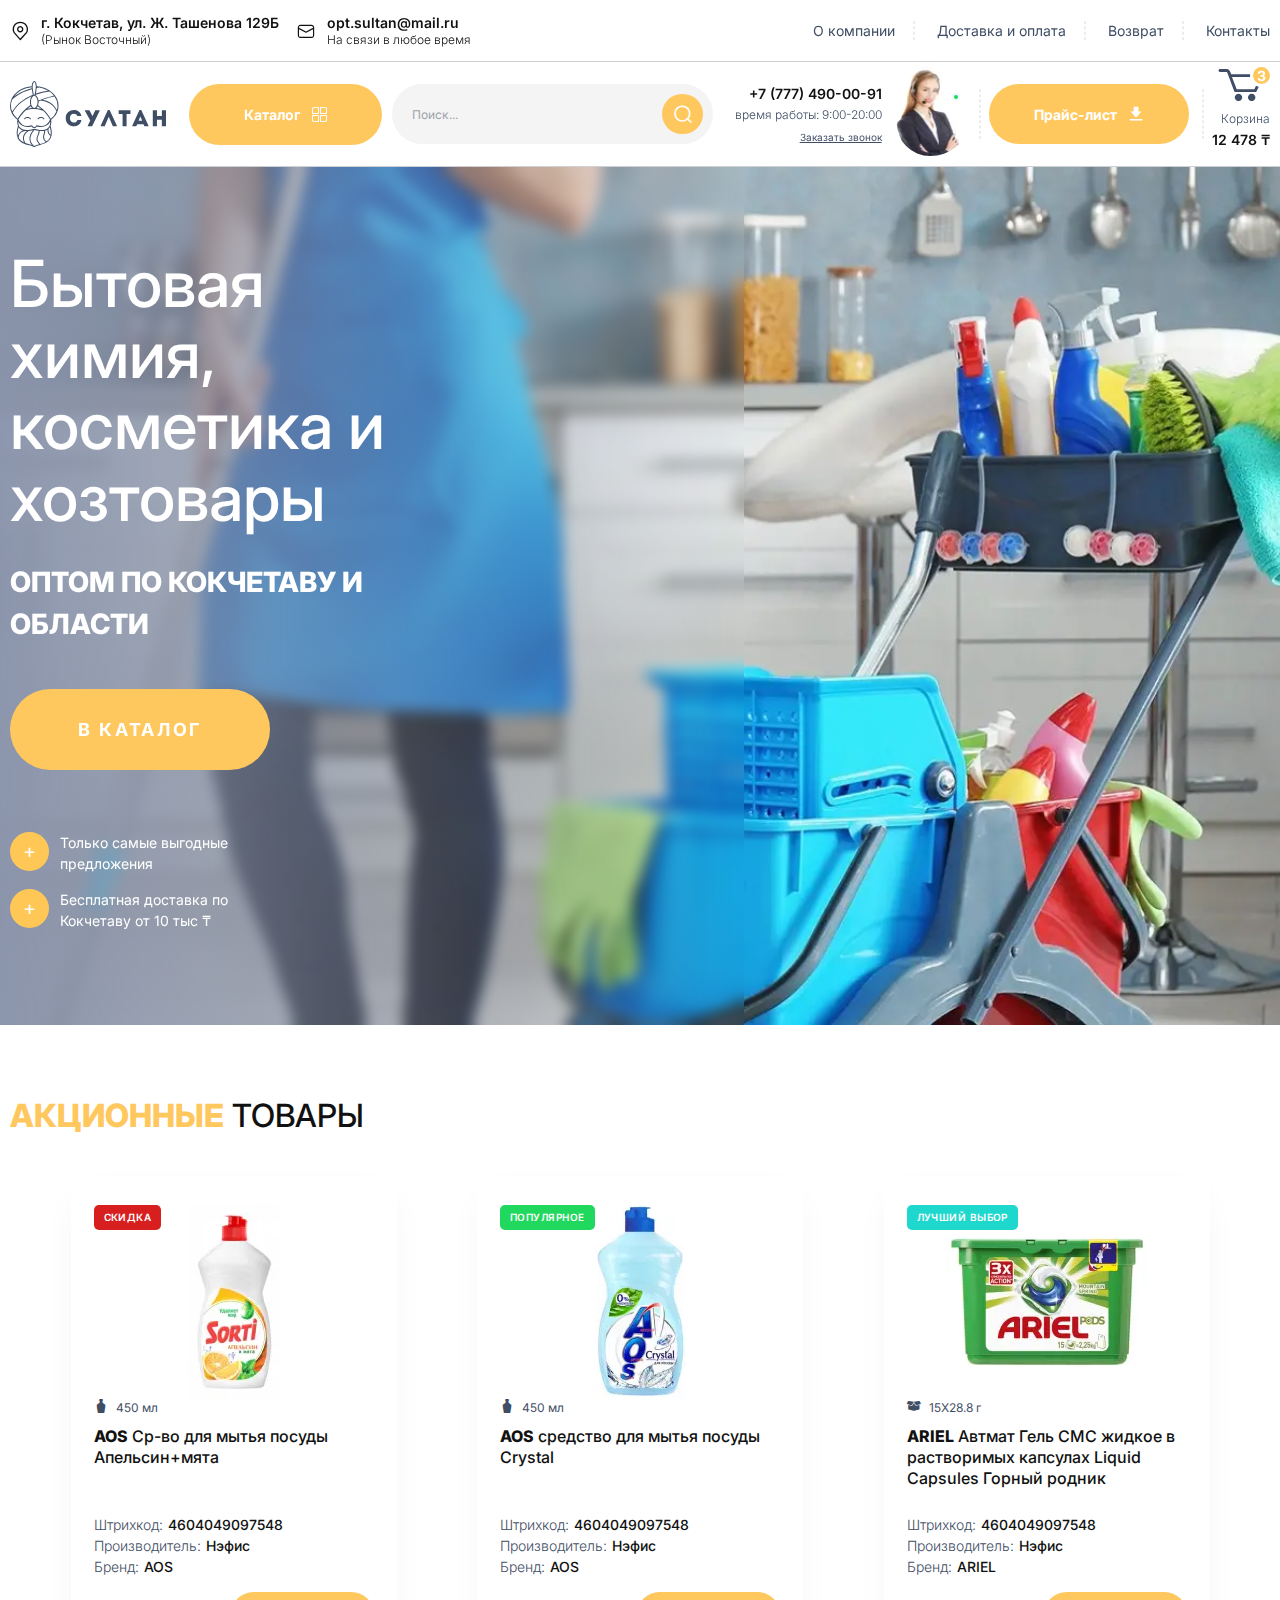
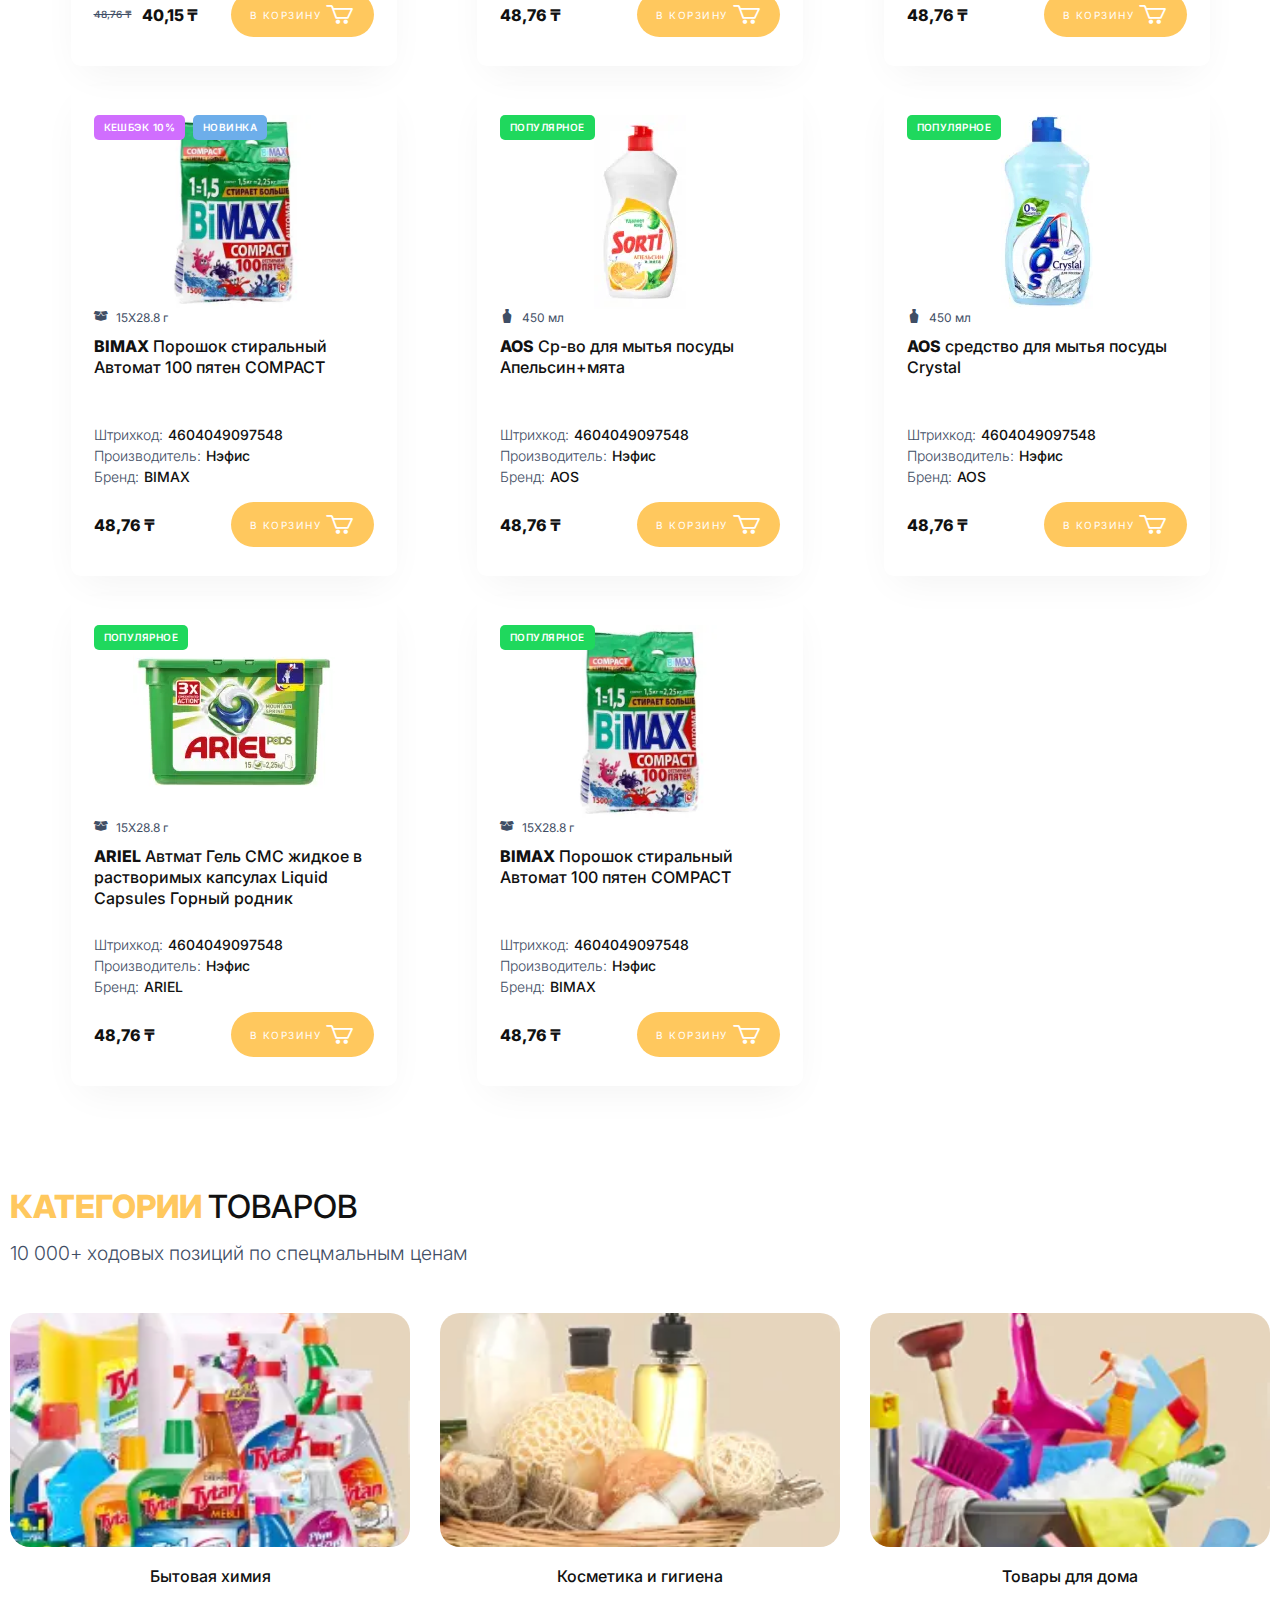
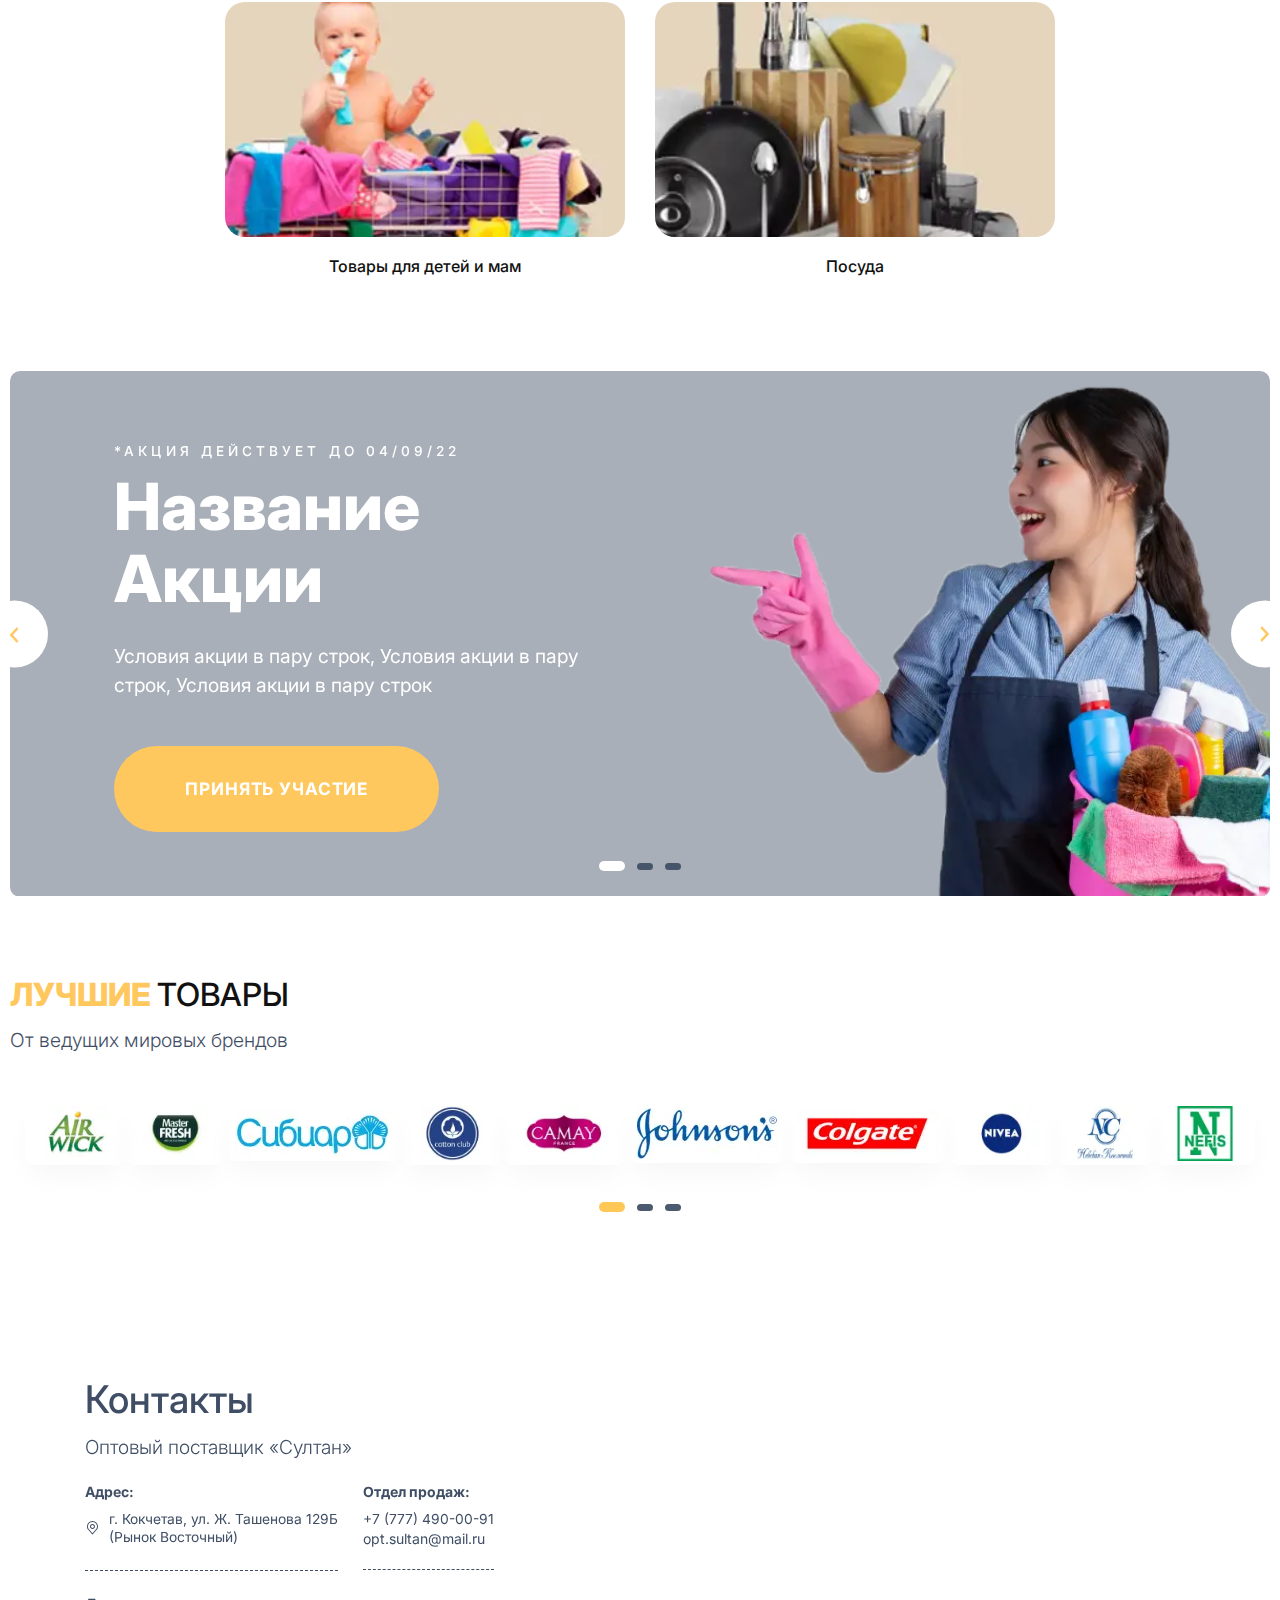
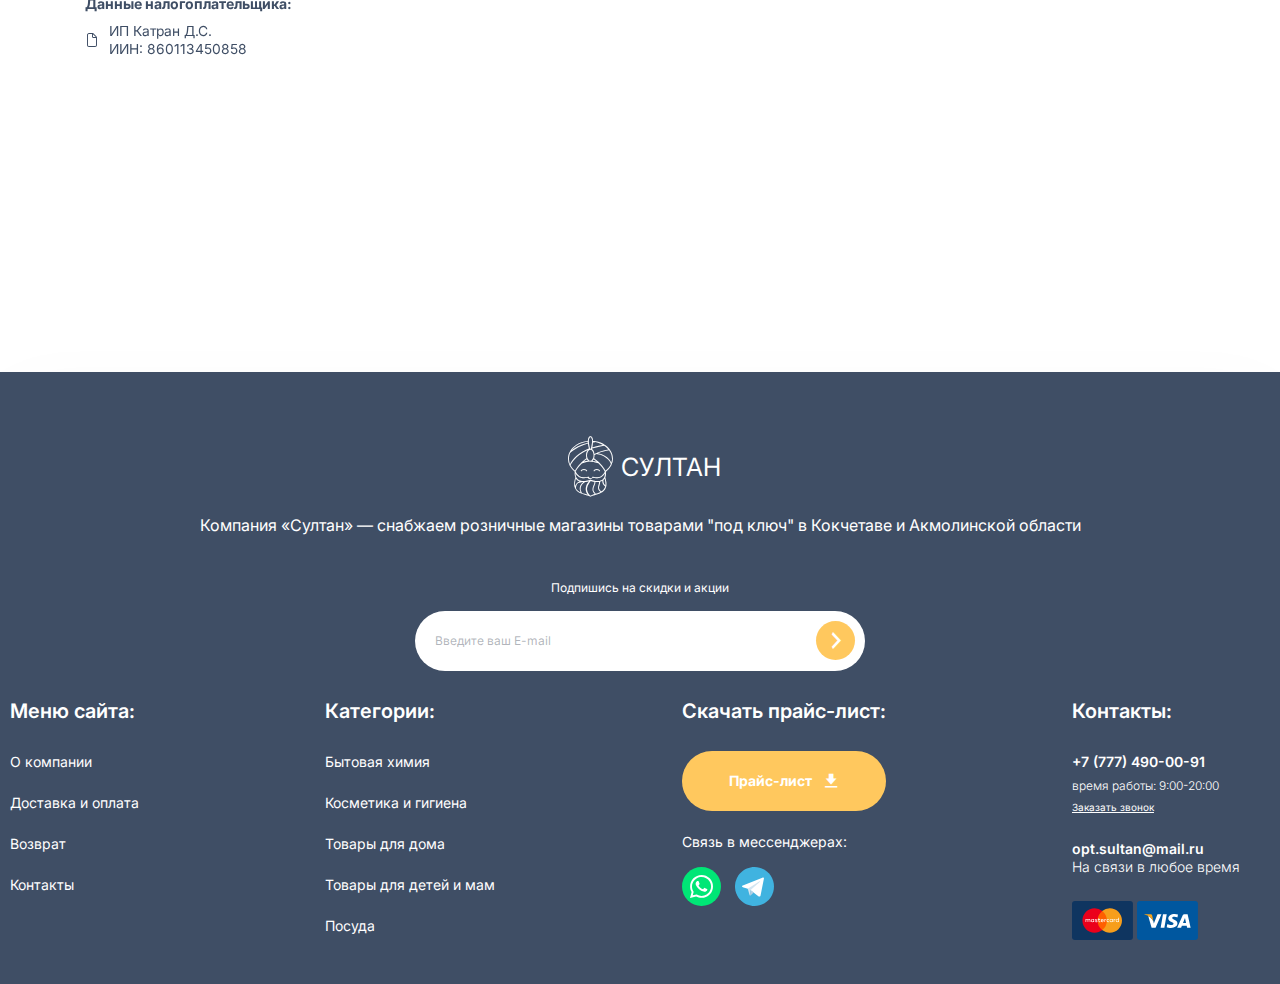
==== commit d04db580: "Add files via upload" ====
--- a/index.html
+++ b/index.html
@@ -89,7 +89,7 @@
 				</div> 				<a data-da=".head-maininfo,900,5" href="#pricelist" class="price-block__price-list _popup-link price-btn _icon-download">Прайс-лист</a> 				<div class="price-block__cart-block cart-block">-					<a data-da=".header-top__container,900,2" href="http://localhost:3000/cart.html" class="cart-block__icon _icon-cart">+					<a data-da=".header-top__container,900,2" href="cart.html" class="cart-block__icon _icon-cart"> 						<div class="cart-block__counter">3</div> 					</a> 					<div class="cart-block__body">@@ -646,7 +646,7 @@
 								</h1> 								<h3 class="main-bg__subtitle">оптом по кокчетаву и области</h3> 							</div>-							<a href="http://localhost:3000/catalog.html" class="main-bg__goto-catalog catalog-btn">В КАТАЛОГ</a>+							<a href="catalog.html" class="main-bg__goto-catalog catalog-btn">В КАТАЛОГ</a> 							<div data-da='.main-bg__benefits-body,650,1' class="main-bg__benefits"> 								<div class="main-bg__benefits-text">Только самые выгодные предложения</div> 								<div class="main-bg__benefits-text">Бесплатная доставка по <span>Кокчетаву от 10 тыс ₸</span>